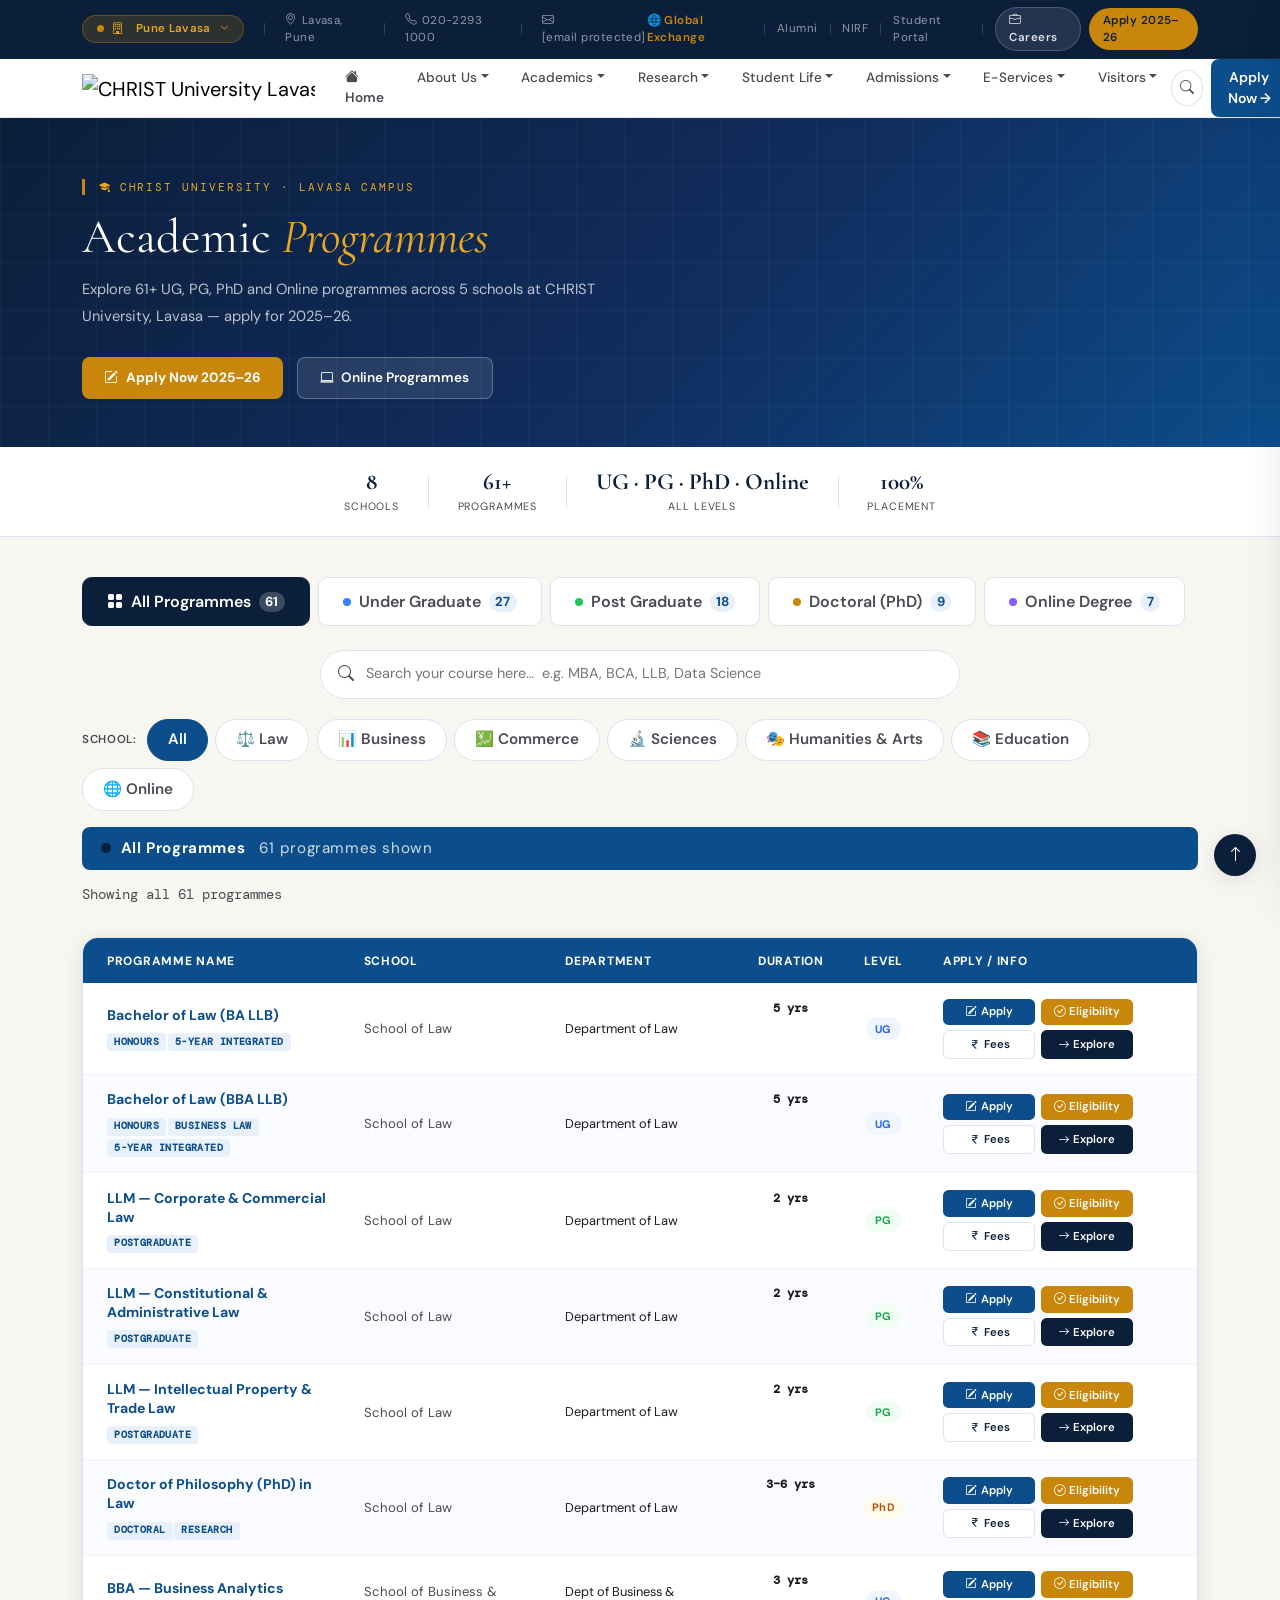
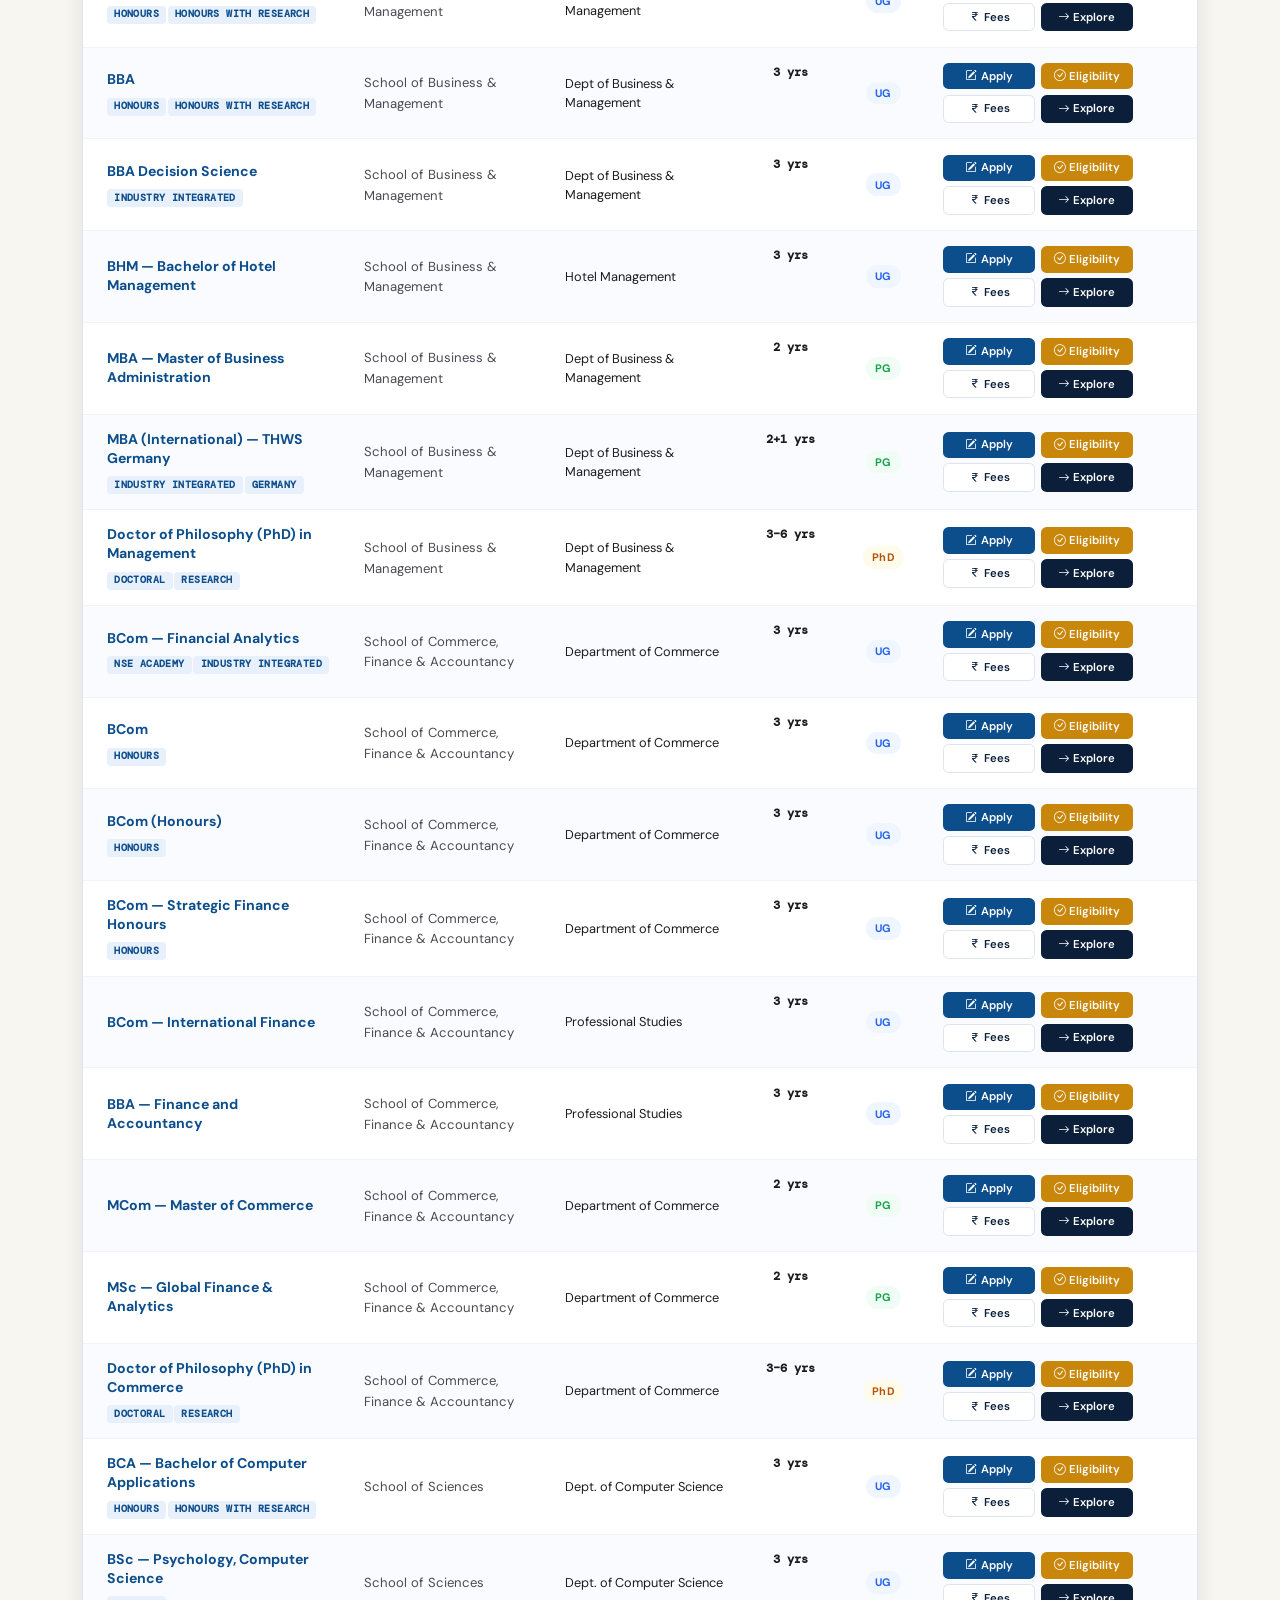
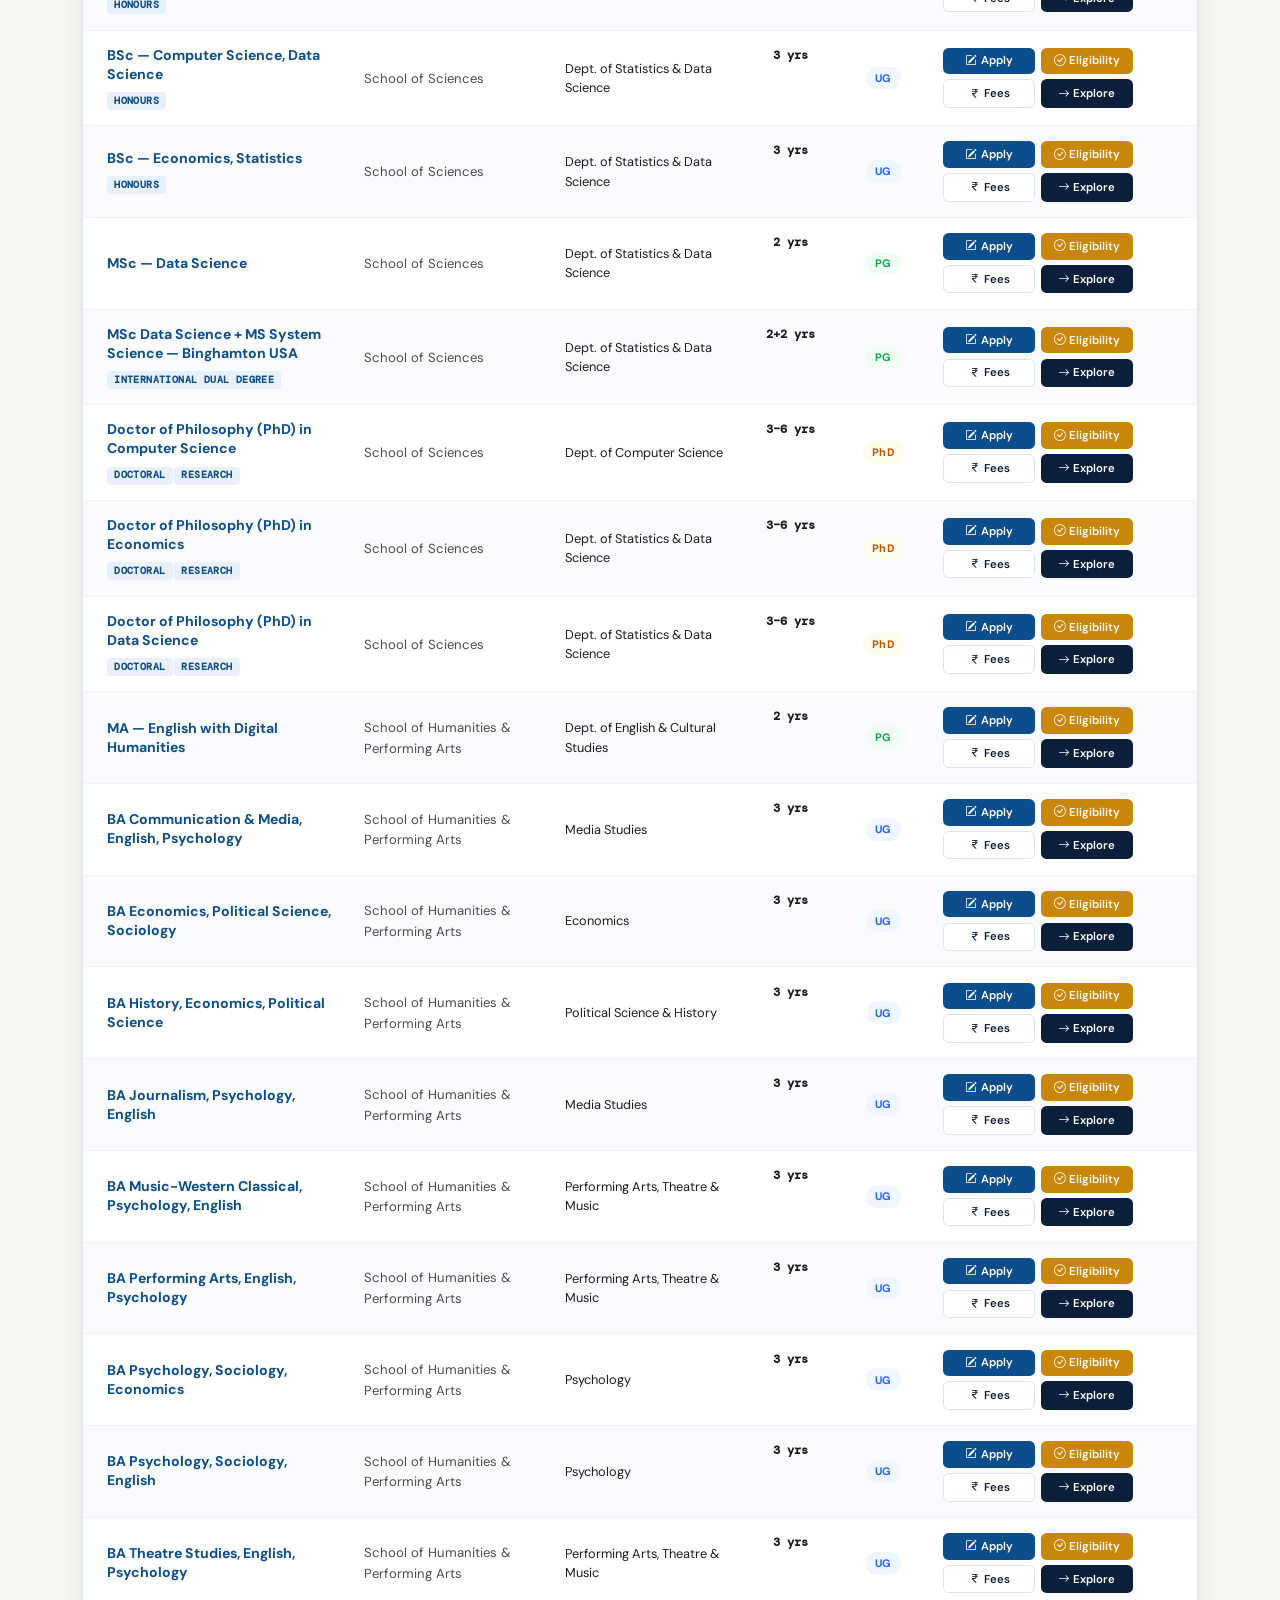
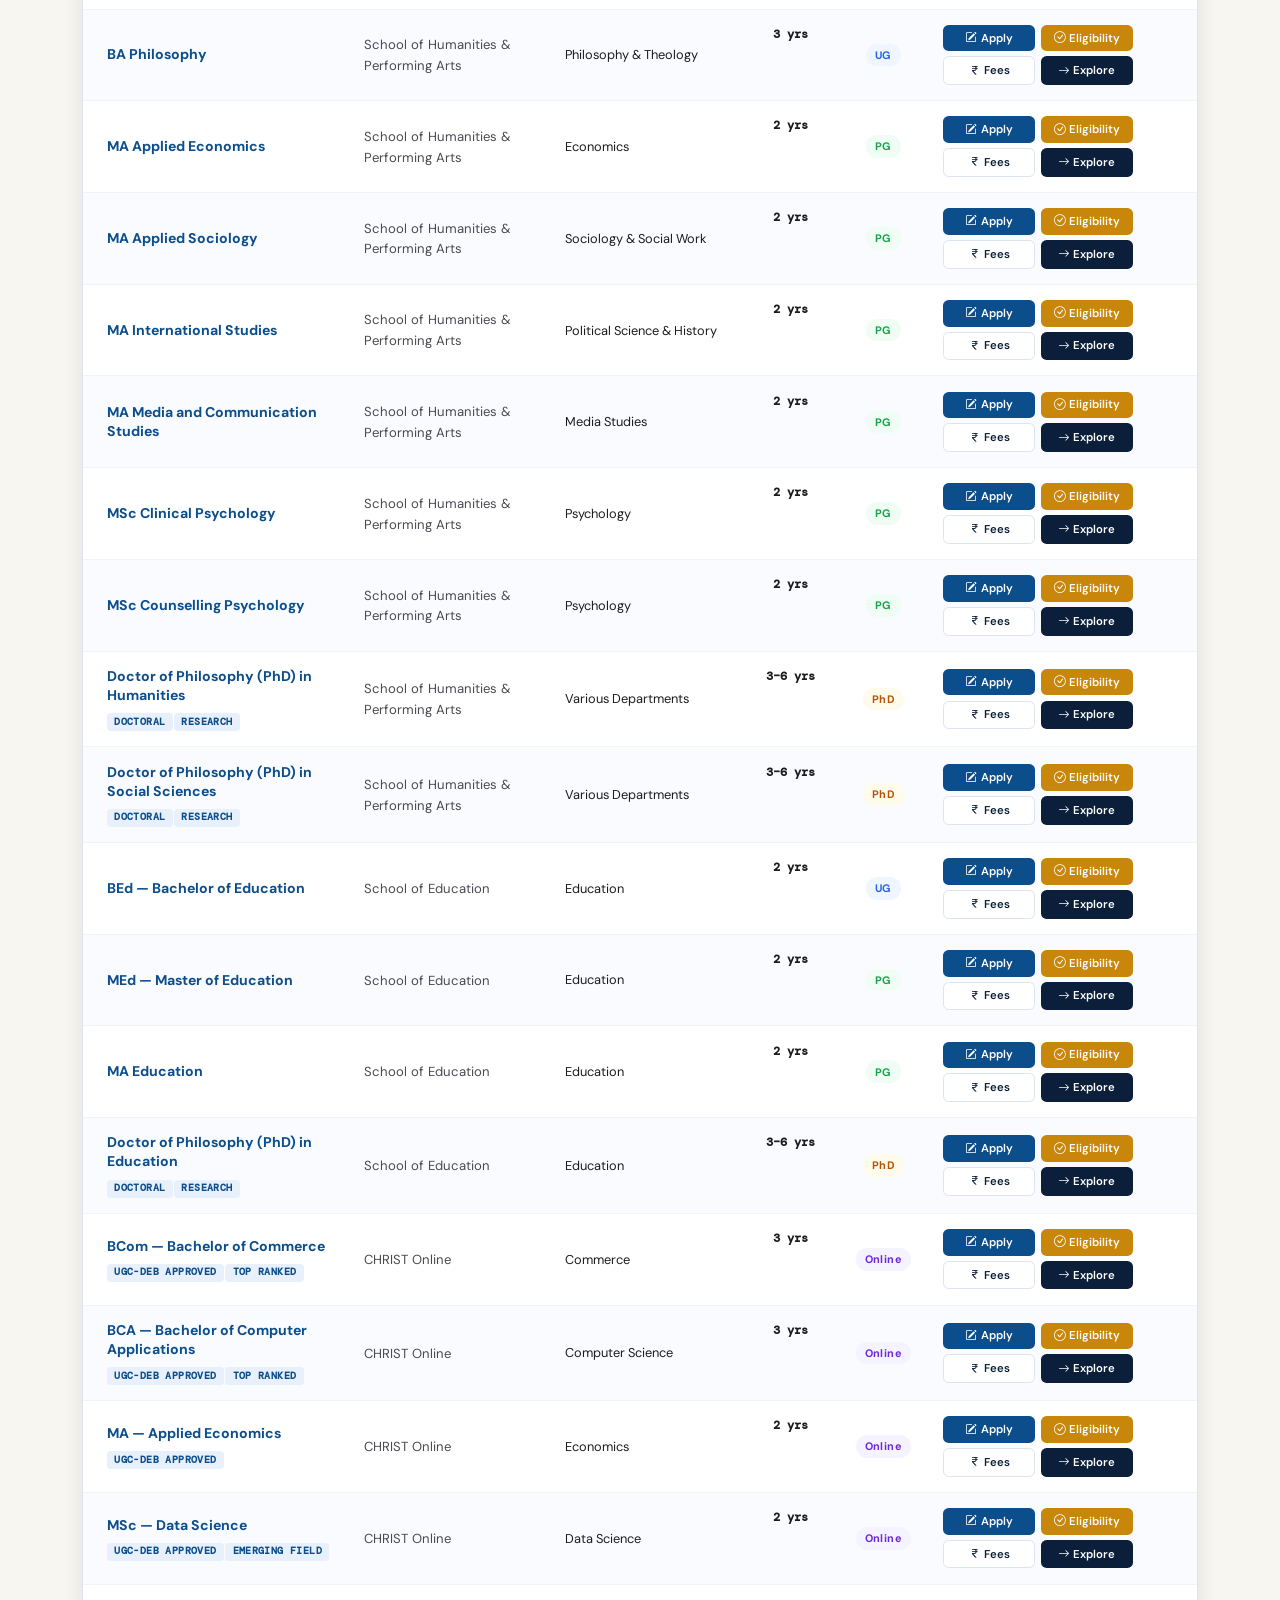
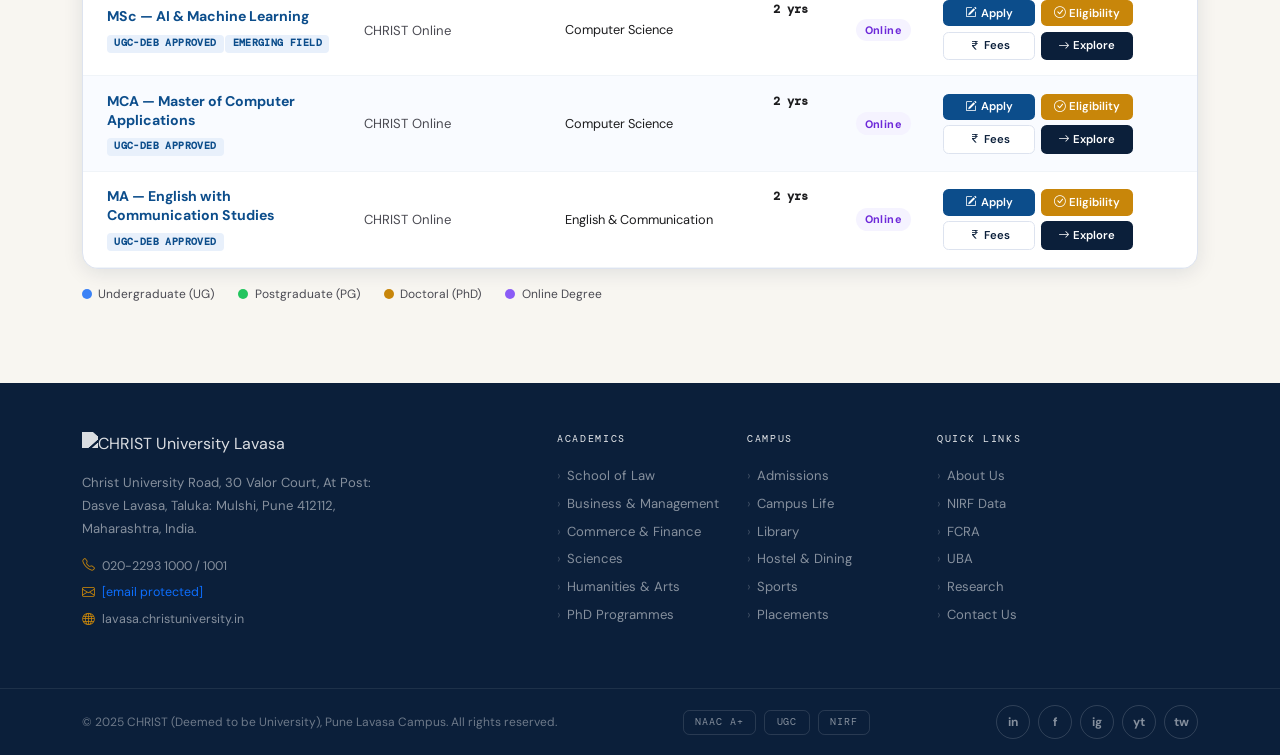
==== academics.html @ 38840d78 "Add files via upload" ====
<!DOCTYPE html>
<html lang="en">
<head>
<meta charset="UTF-8">
<meta name="viewport" content="width=device-width, initial-scale=1.0">
<title>Academic Programmes | CHRIST University Lavasa | UG, PG, PhD &amp; Online 2025&#8211;26</title>
<link href="https://cdn.jsdelivr.net/npm/bootstrap@5.3.3/dist/css/bootstrap.min.css" rel="stylesheet">
<link href="https://cdn.jsdelivr.net/npm/bootstrap-icons@1.11.3/font/bootstrap-icons.min.css" rel="stylesheet">
<link href="https://fonts.googleapis.com/css2?family=Cormorant+Garamond:ital,wght@0,300;0,400;0,600;0,700;1,300;1,400&family=DM+Sans:opsz,wght@9..40,300;9..40,400;9..40,500;9..40,600&family=DM+Mono:wght@400;500&display=swap" rel="stylesheet">
<style>
:root{--cu-navy:#0B1F3A;--cu-blue:#0C4D8B;--cu-blue-lt:#1A6BC4;--cu-blue-pale:#E8F0FB;--cu-gold:#C8860A;--cu-gold-lt:#E9A820;--cu-gold-pale:#FDF3E0;--cu-cream:#F8F6F1;--cu-text:#1C1C1E;--cu-text-2:#4A5568;--cu-text-3:#9CA3AF;--cu-border:#E5E9F0;--shadow-sm:0 2px 12px rgba(11,31,58,.07);--shadow:0 6px 32px rgba(11,31,58,.10);--shadow-lg:0 20px 60px rgba(11,31,58,.14);}
html{scroll-behavior:smooth;}
body{font-family:'DM Sans',sans-serif;color:var(--cu-text);-webkit-font-smoothing:antialiased;}html{overflow-x:hidden;}
h1,h2,h3,h4,h5,h6{font-family:'Cormorant Garamond',serif;}
a{text-decoration:none;}
.font-serif{font-family:'Cormorant Garamond',serif;}
.font-mono{font-family:'DM Mono',monospace;}
.text-gold{color:var(--cu-gold)!important;}
.text-gold-lt{color:var(--cu-gold-lt)!important;}
.text-navy{color:var(--cu-navy)!important;}
.bg-navy{background-color:var(--cu-navy)!important;}
.bg-blue{background-color:var(--cu-blue)!important;}
.bg-cream{background-color:var(--cu-cream)!important;}
.bg-blue-pale{background-color:var(--cu-blue-pale)!important;}
.bg-gold-pale{background-color:var(--cu-gold-pale)!important;}
.section-label{display:inline-flex;align-items:center;font-family:'DM Mono',monospace;font-size:.68rem;letter-spacing:.18em;text-transform:uppercase;color:var(--cu-gold);margin-bottom:.9rem;padding-left:.85rem;border-left:3px solid var(--cu-gold);}
.section-title{font-size:clamp(1.9rem,3vw,2.8rem);font-weight:400;color:var(--cu-navy);line-height:1.15;letter-spacing:-.01em;}
.section-title em{font-style:italic;color:var(--cu-blue);}
.section-sub{font-size:.97rem;color:var(--cu-text-2);line-height:1.75;max-width:520px;}
.btn-cu-gold{background:var(--cu-gold);color:var(--cu-navy);font-weight:600;border:none;transition:all .22s;}
.btn-cu-gold:hover{background:var(--cu-gold-lt);color:var(--cu-navy);transform:translateY(-2px);box-shadow:0 8px 24px rgba(200,134,10,.35);}
.btn-cu-blue{background:var(--cu-blue);color:#fff;font-weight:600;border:none;transition:all .22s;}
.btn-cu-blue:hover{background:var(--cu-navy);color:#fff;transform:translateY(-2px);}
.btn-cu-ghost{border:1.5px solid rgba(255,255,255,.28);color:rgba(255,255,255,.88);background:transparent;transition:all .22s;}
.btn-cu-ghost:hover{border-color:rgba(255,255,255,.7);color:#fff;background:transparent;}
.btn-cu-white{background:#fff;color:var(--cu-navy);font-weight:600;border:none;transition:all .22s;}
.btn-cu-white:hover{background:var(--cu-gold-lt);color:var(--cu-navy);}
.btn-cu-outline{border:1.5px solid var(--cu-border);color:var(--cu-text);background:transparent;transition:all .22s;}
.btn-cu-outline:hover{border-color:var(--cu-blue);color:var(--cu-blue);}
.reveal{opacity:1;transform:none;}
.reveal.visible{opacity:1;transform:none;}

/* TOP BAR */
#topbar{background:var(--cu-navy);padding:.45rem 0;border-bottom:1px solid rgba(255,255,255,.05);}
#topbar a{font-size:.72rem;color:rgba(255,255,255,.55);letter-spacing:.04em;transition:color .2s;}
#topbar a:hover{color:var(--cu-gold-lt);}
#topbar .apply-pill{background:var(--cu-gold);color:var(--cu-navy)!important;font-weight:600;padding:.22rem .85rem;border-radius:2rem;}
#topbar .apply-pill:hover{background:var(--cu-gold-lt)!important;}
#topbar .careers-pill{background:rgba(255,255,255,.1);color:rgba(255,255,255,.85)!important;
  font-weight:600;padding:.22rem .85rem;border-radius:2rem;border:1px solid rgba(255,255,255,.18);
  transition:all .2s!important;}
#topbar .careers-pill:hover{background:rgba(255,255,255,.18)!important;color:#fff!important;
  border-color:rgba(255,255,255,.35)!important;}
/* CAMPUS SWITCHER */
.campus-switcher{position:relative;}
.campus-current-btn{display:flex;align-items:center;gap:.5rem;
  background:rgba(200,134,10,.18);border:1px solid rgba(200,134,10,.35);
  color:var(--cu-gold-lt)!important;font-weight:600!important;font-size:.72rem!important;
  padding:.28rem .85rem!important;border-radius:2rem;cursor:pointer;
  transition:all .22s;white-space:nowrap;letter-spacing:.03em;}
.campus-current-btn:hover{background:rgba(200,134,10,.28)!important;border-color:var(--cu-gold)!important;
  color:#fff!important;}
.campus-current-btn .cc-dot{width:7px;height:7px;border-radius:50%;
  background:var(--cu-gold);flex-shrink:0;animation:ccPulse 2s infinite;}
@keyframes ccPulse{0%,100%{opacity:1;transform:scale(1);}50%{opacity:.5;transform:scale(.8);}}
.campus-current-btn .cc-chevron{font-size:.55rem;transition:transform .22s;margin-left:.1rem;}
.campus-switcher.open .cc-chevron{transform:rotate(180deg);}
/* Dropdown panel */
.campus-drop{position:absolute;top:calc(100% + .75rem);left:0;right:auto;
  background:#fff;border-radius:1rem;border:1px solid rgba(11,31,58,.1);
  box-shadow:0 20px 60px rgba(11,31,58,.18);z-index:1050;
  width:700px;max-width:calc(100vw - 2rem);opacity:0;transform:translateY(-8px);
  pointer-events:none;transition:opacity .25s,transform .25s;}
.campus-switcher.open .campus-drop{opacity:1;transform:translateY(0);pointer-events:all;}
.campus-drop-head{padding:1rem 1.4rem .75rem;border-bottom:1px solid rgba(11,31,58,.07);
  display:flex;align-items:center;justify-content:space-between;}
.campus-drop-title{font-family:'Cormorant Garamond',serif;font-size:1rem;font-weight:600;
  color:var(--cu-navy);}
.campus-drop-subtitle{font-size:.65rem;color:var(--cu-text-3);font-family:'DM Mono',monospace;
  letter-spacing:.1em;text-transform:uppercase;}
.campus-drop-close{width:26px;height:26px;border-radius:50%;border:1px solid var(--cu-border);
  background:transparent;display:flex;align-items:center;justify-content:center;
  cursor:pointer;color:var(--cu-text-3);font-size:.7rem;transition:all .18s;}
.campus-drop-close:hover{background:var(--cu-navy);border-color:var(--cu-navy);color:#fff;}
/* Campus grid */
.campus-grid{display:grid;grid-template-columns:repeat(3,1fr);gap:.6rem;padding:1rem 1.1rem 1.1rem;}
.campus-item{display:flex;align-items:center;gap:.7rem;padding:.75rem .9rem;
  border-radius:.75rem;border:1.5px solid var(--cu-border);cursor:pointer;
  transition:all .22s;text-decoration:none;position:relative;overflow:hidden;}
.campus-item::before{content:'';position:absolute;inset:0;opacity:0;transition:opacity .22s;
  background:linear-gradient(135deg,rgba(12,77,139,.06),rgba(200,134,10,.04));}
.campus-item:hover{border-color:var(--cu-blue);box-shadow:0 4px 18px rgba(12,77,139,.1);
  transform:translateY(-2px);}
.campus-item:hover::before{opacity:1;}
.campus-item.current{border-color:var(--cu-gold);background:rgba(200,134,10,.05);}
.campus-item.current::after{content:'You are here';position:absolute;top:.35rem;right:.5rem;
  font-size:.5rem;font-family:'DM Mono',monospace;letter-spacing:.1em;text-transform:uppercase;
  color:var(--cu-gold);font-weight:600;}
/* Campus icon */
.ci-icon{width:36px;height:36px;border-radius:.55rem;display:flex;align-items:center;
  justify-content:center;font-size:1.1rem;flex-shrink:0;background:rgba(12,77,139,.08);}
.campus-item.current .ci-icon{background:rgba(200,134,10,.12);}
.campus-item:hover .ci-icon{background:rgba(12,77,139,.14);}
/* Campus text */
.ci-city{font-family:'DM Mono',monospace;font-size:.58rem;color:var(--cu-text-3);
  letter-spacing:.1em;text-transform:uppercase;margin-bottom:.15rem;}
.ci-name{font-size:.8rem;font-weight:600;color:var(--cu-navy);line-height:1.2;}
.ci-tag{font-size:.6rem;color:var(--cu-text-3);margin-top:.1rem;}
/* Footer note */
.campus-drop-footer{padding:.6rem 1.4rem;border-top:1px solid rgba(11,31,58,.06);
  display:flex;align-items:center;justify-content:space-between;
  background:rgba(11,31,58,.02);border-radius:0 0 1rem 1rem;}
.campus-drop-footer span{font-size:.65rem;color:var(--cu-text-3);}
.campus-drop-footer a{font-size:.65rem;color:var(--cu-blue);font-weight:600;text-decoration:none;}
.campus-drop-footer a:hover{color:var(--cu-navy);}

.topbar-sep{width:1px;height:12px;background:rgba(255,255,255,.15);display:inline-block;margin:0 .25rem;vertical-align:middle;}

/* NAVBAR */
#mainNav{background:#fff!important;border-bottom:1px solid var(--cu-border);box-shadow:var(--shadow-sm);padding:0;}
#mainNav .navbar-brand img{height:52px;width:auto;}
#mainNav .nav-link{font-size:.85rem;color:var(--cu-text-2)!important;font-weight:500;padding:.5rem .9rem!important;border-radius:.5rem;transition:all .2s;}
#mainNav .nav-link:hover{color:var(--cu-blue)!important;background:var(--cu-blue-pale);}
.mega-dropdown .dropdown-menu{min-width:480px;border:1px solid var(--cu-border);border-radius:1rem;box-shadow:var(--shadow-lg);padding:1.5rem;margin-top:.5rem;}
.dd-item{display:flex;align-items:flex-start;gap:.75rem;padding:.75rem;border-radius:.6rem;transition:background .18s;cursor:pointer;}
.dd-item:hover{background:var(--cu-blue-pale);}
.dd-icon{width:36px;height:36px;border-radius:.5rem;background:var(--cu-blue-pale);display:flex;align-items:center;justify-content:center;font-size:1rem;flex-shrink:0;}
.dd-item:hover .dd-icon{background:var(--cu-blue);}
.dd-text h6{font-size:.83rem;font-weight:600;color:var(--cu-navy);margin-bottom:.2rem;font-family:'DM Sans',sans-serif;}
.dd-text small{font-size:.73rem;color:var(--cu-text-3);line-height:1.45;}

/* HERO CAROUSEL */
#heroCarousel{height:calc(100vh - 100px);min-height:560px;max-height:820px;}
.hero-slide{height:calc(100vh - 100px);min-height:560px;max-height:820px;position:relative;display:flex;align-items:center;}
.slide-bg{position:absolute;inset:0;background-size:cover;background-position:center;transform:scale(1.06);transition:transform 8s ease;}
.carousel-item.active .slide-bg{transform:scale(1);}
.slide-overlay{position:absolute;inset:0;background:linear-gradient(100deg,rgba(7,15,30,.82) 0%,rgba(7,15,30,.45) 55%,rgba(7,15,30,.18) 100%);}
.slide-overlay::after{content:'';position:absolute;bottom:0;left:0;right:0;height:38%;background:linear-gradient(to top,rgba(7,15,30,.88),transparent);}
.sb1{background:linear-gradient(140deg,#071526 0%,#0B2A50 40%,#0D4A8B 70%,#1060AD 100%);}
.sb2{background:linear-gradient(140deg,#0A2010 0%,#0D3A18 40%,#155C28 70%,#1A6B30 100%);}
.sb3{background:linear-gradient(140deg,#1A0B00 0%,#3D1A00 40%,#7A3A05 70%,#C8700A 100%);}
.sb4{background:linear-gradient(140deg,#0B0B20 0%,#1A1A3A 40%,#2A2060 70%,#3A2880 100%);}
.sb5{background:linear-gradient(140deg,#0A1A10 0%,#102A18 40%,#1A4228 70%,#245C38 100%);}
.sb1::before,.sb2::before,.sb3::before,.sb4::before,.sb5::before{content:'';position:absolute;inset:0;opacity:.035;background-image:linear-gradient(rgba(255,255,255,1) 1px,transparent 1px),linear-gradient(90deg,rgba(255,255,255,1) 1px,transparent 1px);background-size:64px 64px;}
.sb-icon{position:absolute;inset:0;display:flex;align-items:center;justify-content:center;font-size:8rem;opacity:.06;pointer-events:none;}
.slide-tag{opacity:0;transform:translateY(18px);transition:opacity .55s .2s,transform .55s .2s;}
.slide-h1{opacity:0;transform:translateY(24px);transition:opacity .65s .38s,transform .65s .38s;font-size:clamp(2.8rem,5.5vw,5.2rem);font-weight:300;line-height:1.05;}
.slide-h1 em{font-style:italic;color:var(--cu-gold-lt);}
.slide-p{opacity:0;transform:translateY(18px);transition:opacity .6s .55s,transform .6s .55s;font-size:1.02rem;color:rgba(255,255,255,.62);line-height:1.72;font-weight:300;max-width:460px;}
.slide-btns{opacity:0;transform:translateY(14px);transition:opacity .55s .7s,transform .55s .7s;}
.carousel-item.active .slide-tag,.carousel-item.active .slide-h1,.carousel-item.active .slide-p,.carousel-item.active .slide-btns{opacity:1;transform:translateY(0);}
.slide-eyebrow-line{width:24px;height:2px;background:var(--cu-gold);display:inline-block;vertical-align:middle;margin-right:.6rem;}
.slide-tag-text{font-family:'DM Mono',monospace;font-size:.68rem;letter-spacing:.2em;text-transform:uppercase;color:var(--cu-gold-lt);}
.carousel-control-prev,.carousel-control-next{width:52px;height:52px;top:50%;transform:translateY(-50%);background:rgba(255,255,255,.08);border:1px solid rgba(255,255,255,.18);border-radius:50%;opacity:1;backdrop-filter:blur(8px);transition:all .25s;}
.carousel-control-prev{left:2%;}
.carousel-control-next{right:2%;}
.carousel-control-prev:hover,.carousel-control-next:hover{background:var(--cu-gold);border-color:var(--cu-gold);}
.carousel-control-prev-icon,.carousel-control-next-icon{width:18px;height:18px;}
.carousel-indicators{bottom:4.5rem;}
.carousel-indicators [data-bs-target]{width:7px;height:7px;border-radius:50%;background:rgba(255,255,255,.35);border:none;margin:0 4px;transition:all .3s;}
.carousel-indicators .active{background:var(--cu-gold);width:26px;border-radius:3.5px;}
.hero-progress{position:absolute;bottom:0;left:0;right:0;height:3px;background:rgba(255,255,255,.08);z-index:20;}
.hero-progress-fill{height:100%;background:linear-gradient(90deg,var(--cu-gold),var(--cu-gold-lt));width:0;transition:width linear;}
.hero-live-badge{position:absolute;top:1.5rem;right:3%;z-index:20;background:rgba(11,31,58,.88);border:1px solid rgba(255,255,255,.1);backdrop-filter:blur(12px);border-radius:.6rem;padding:.7rem 1rem;opacity:0;transform:translateX(12px);transition:opacity .5s 1s,transform .5s 1s;}
.hero-live-badge.show{opacity:1;transform:translateX(0);}
.live-dot{width:7px;height:7px;background:#22c55e;border-radius:50%;animation:lpulse 1.8s infinite;flex-shrink:0;margin-top:3px;}
@keyframes lpulse{0%,100%{box-shadow:0 0 0 2px rgba(34,197,94,.3)}50%{box-shadow:0 0 0 6px rgba(34,197,94,.06)}}
.hero-thumbs{position:absolute;right:2%;top:50%;transform:translateY(-50%);z-index:20;display:flex;flex-direction:column;gap:.5rem;}
.hero-thumb{width:60px;height:40px;border-radius:6px;overflow:hidden;cursor:pointer;border:2px solid transparent;opacity:.45;transition:all .25s;}
.hero-thumb.active{border-color:var(--cu-gold);opacity:1;}
.hero-thumb:hover{opacity:.8;}
.hero-thumb-inner{width:100%;height:100%;display:flex;align-items:center;justify-content:center;font-size:1.3rem;}
.hero-counter{position:absolute;bottom:1.8rem;right:3%;z-index:20;display:flex;align-items:baseline;gap:.35rem;}
.hero-counter .cur{font-family:'Cormorant Garamond',serif;font-size:1.9rem;font-weight:600;color:#fff;line-height:1;}
.hero-counter .sep{color:rgba(255,255,255,.3);font-size:.85rem;}
.hero-counter .tot{font-size:.85rem;color:rgba(255,255,255,.4);}
.hero-stats-strip{background:rgba(11,31,58,.72);backdrop-filter:blur(16px);border-top:1px solid rgba(255,255,255,.08);position:absolute;bottom:0;left:0;right:0;z-index:10;}
.h-stat{padding:1rem 1.5rem;border-right:1px solid rgba(255,255,255,.08);}
.h-stat:last-child{border-right:none;}
.h-stat-num{font-family:'Cormorant Garamond',serif;font-size:2rem;font-weight:600;color:var(--cu-gold-lt);line-height:1;}
.h-stat-lbl strong{display:block;font-size:.82rem;color:rgba(255,255,255,.85);font-weight:500;}
.h-stat-lbl span{font-size:.75rem;color:rgba(255,255,255,.5);}

/* TICKER */
.ticker-bar{background:var(--cu-gold-pale);border-bottom:1px solid rgba(200,134,10,.2);padding:.6rem 0;}
.ticker-label{background:var(--cu-gold);color:var(--cu-navy);font-size:.65rem;font-weight:700;letter-spacing:.14em;text-transform:uppercase;padding:.22rem .75rem;border-radius:2rem;font-family:'DM Mono',monospace;white-space:nowrap;}
.ticker-scroll{overflow:hidden;flex:1;}
.ticker-inner{display:flex;gap:3rem;animation:tickerAnim 32s linear infinite;white-space:nowrap;}
@keyframes tickerAnim{from{transform:translateX(0)}to{transform:translateX(-50%)}}
.t-item{font-size:.8rem;color:var(--cu-text-2);flex-shrink:0;display:flex;align-items:center;gap:.5rem;}
.t-item::before{content:'›';color:var(--cu-gold);font-size:1rem;}

/* MARQUEE */
.marquee-bar{background:var(--cu-blue);padding:.8rem 0;overflow:hidden;}
.marquee-track{display:flex;gap:2.5rem;animation:marqueeAnim 40s linear infinite;white-space:nowrap;}
@keyframes marqueeAnim{from{transform:translateX(0)}to{transform:translateX(-50%)}}
.m-item{font-size:.75rem;font-weight:500;letter-spacing:.12em;text-transform:uppercase;color:rgba(255,255,255,.8);flex-shrink:0;display:flex;align-items:center;gap:1rem;}
.m-sep{width:4px;height:4px;background:rgba(255,255,255,.3);border-radius:50%;}

/* PROGRAMMES */
.school-tab-btn{padding:.52rem 1.2rem;border-radius:2rem;font-size:.82rem;font-weight:500;border:1.5px solid var(--cu-border);color:var(--cu-text-2);cursor:pointer;transition:all .22s;background:transparent;white-space:nowrap;}
.school-tab-btn:hover{border-color:var(--cu-blue);color:var(--cu-blue);}
.school-tab-btn.active{background:var(--cu-navy);border-color:var(--cu-navy);color:#fff;}
/* COURSE SEARCH */
.course-search-wrap{position:relative;max-width:680px;margin:0 auto 2.5rem;}
.course-search-box{display:flex;align-items:center;background:#fff;border:2px solid var(--cu-border);
  border-radius:1rem;padding:.6rem .6rem .6rem 1.2rem;transition:all .3s;
  box-shadow:0 4px 20px rgba(11,31,58,.07);}
.course-search-box:focus-within{border-color:var(--cu-blue);box-shadow:0 4px 28px rgba(12,77,139,.15);}
.course-search-box i{color:var(--cu-text-3);font-size:1.1rem;margin-right:.75rem;flex-shrink:0;transition:color .2s;}
.course-search-box:focus-within i{color:var(--cu-blue);}
.course-search-input{flex:1;border:none;outline:none;font-size:.95rem;color:var(--cu-text);
  background:transparent;font-family:'DM Sans',sans-serif;}
.course-search-input::placeholder{color:var(--cu-text-3);}
.course-search-btn{background:var(--cu-blue);color:#fff;border:none;border-radius:.65rem;
  padding:.65rem 1.4rem;font-size:.82rem;font-weight:600;cursor:pointer;
  transition:all .2s;white-space:nowrap;flex-shrink:0;}
.course-search-btn:hover{background:var(--cu-navy);}
.course-search-clear{width:30px;height:30px;border:none;background:var(--cu-cream);
  border-radius:50%;display:none;align-items:center;justify-content:center;
  cursor:pointer;color:var(--cu-text-3);font-size:.8rem;margin-right:.4rem;transition:all .2s;}
.course-search-clear:hover{background:var(--cu-border);color:var(--cu-navy);}
.course-search-clear.show{display:flex;}
/* Dropdown results */
.course-results-drop{position:absolute;top:calc(100% + .6rem);left:0;right:0;
  background:#fff;border:1.5px solid var(--cu-border);border-radius:1rem;
  box-shadow:0 16px 50px rgba(11,31,58,.13);z-index:200;
  max-height:420px;overflow-y:auto;display:none;}
.course-results-drop.open{display:block;}
.course-results-drop::-webkit-scrollbar{width:5px;}
.course-results-drop::-webkit-scrollbar-thumb{background:var(--cu-border);border-radius:3px;}
/* Result item */
.cr-item{display:flex;align-items:flex-start;gap:.9rem;padding:1rem 1.25rem;
  border-bottom:1px solid var(--cu-border);cursor:pointer;transition:background .18s;}
.cr-item:last-child{border-bottom:none;}
.cr-item:hover{background:var(--cu-blue-pale);}
.cr-item:hover .cr-i-name{color:var(--cu-blue);}
.cr-i-icon{width:38px;height:38px;border-radius:.6rem;display:flex;align-items:center;
  justify-content:center;font-size:1.1rem;flex-shrink:0;margin-top:.1rem;}
.cr-i-body{flex:1;}
.cr-i-name{font-size:.88rem;font-weight:600;color:var(--cu-navy);line-height:1.3;
  margin-bottom:.3rem;transition:color .18s;}
.cr-i-breadcrumb{display:flex;align-items:center;gap:.35rem;flex-wrap:wrap;}
.cr-i-school{font-size:.68rem;font-weight:500;padding:.15rem .6rem;border-radius:2rem;}
.cr-i-dept{font-size:.68rem;color:var(--cu-text-3);font-family:'DM Mono',monospace;}
.cr-i-level{font-size:.65rem;font-weight:600;padding:.13rem .55rem;border-radius:2rem;
  font-family:'DM Mono',monospace;letter-spacing:.06em;}
.lv-ug  {background:#EFF6FF;color:#1D4ED8;}
.lv-pg  {background:#F0FDF4;color:#166534;}
.lv-phd {background:#FDF3E0;color:#92400E;}
.cr-i-tags{display:flex;gap:.3rem;margin-top:.35rem;flex-wrap:wrap;}
.cr-i-tag{font-size:.6rem;background:rgba(200,134,10,.1);color:var(--cu-gold);
  padding:.1rem .45rem;border-radius:2rem;font-family:'DM Mono',monospace;}
/* school colour pills */
.sc-law    {background:rgba(12,77,139,.1); color:var(--cu-blue);}
.sc-mgmt   {background:rgba(22,101,52,.1); color:#166534;}
.sc-comm   {background:rgba(146,64,14,.1); color:#92400E;}
.sc-human  {background:rgba(76,29,149,.1); color:#4C1D95;}
.sc-sci    {background:rgba(12,77,139,.1); color:var(--cu-blue);}
/* No results */
.cr-no-result{padding:2rem;text-align:center;color:var(--cu-text-3);}
.cr-no-result i{font-size:2rem;display:block;margin-bottom:.5rem;opacity:.35;}
/* Result count badge */
.cr-count{font-family:'DM Mono',monospace;font-size:.68rem;color:var(--cu-text-3);
  padding:.35rem 1.25rem;border-bottom:1px solid var(--cu-border);background:var(--cu-cream);}
/* Search hint chips */
.search-hints{display:flex;gap:.5rem;flex-wrap:wrap;justify-content:center;margin-top:.85rem;}
.sh-chip{font-size:.72rem;padding:.28rem .85rem;border-radius:2rem;border:1px solid var(--cu-border);
  color:var(--cu-text-2);cursor:pointer;transition:all .2s;background:#fff;}
.sh-chip:hover{border-color:var(--cu-blue);color:var(--cu-blue);background:var(--cu-blue-pale);}
.sh-chip i{font-size:.65rem;margin-right:.2rem;}
.lvl-btn{padding:.4rem 1rem;border-radius:2rem;font-size:.78rem;border:1.5px solid var(--cu-border);color:var(--cu-text-2);cursor:pointer;transition:all .2s;background:transparent;}
.lvl-btn.active,.lvl-btn:hover{background:var(--cu-blue);border-color:var(--cu-blue);color:#fff;}
.school-panel{display:none;}
.school-panel.active{display:block;}
.school-card{border:1px solid var(--cu-border);border-radius:1.25rem;overflow:hidden;box-shadow:var(--shadow-sm);}
.school-header{display:flex;align-items:center;gap:1.5rem;padding:2rem 2.5rem;}
.school-icon-wrap{width:56px;height:56px;border-radius:16px;background:rgba(255,255,255,.12);display:flex;align-items:center;justify-content:center;font-size:1.6rem;flex-shrink:0;}
.school-hd-title{font-family:'Cormorant Garamond',serif;font-size:1.5rem;font-weight:600;color:#fff;line-height:1.2;margin-bottom:.25rem;}
.school-hd-sub{font-size:.78rem;color:rgba(255,255,255,.6);}
.school-prog-count .num{font-family:'Cormorant Garamond',serif;font-size:2rem;font-weight:600;color:var(--cu-gold-lt);line-height:1;}
.school-prog-count .lbl{font-size:.65rem;letter-spacing:.1em;text-transform:uppercase;color:rgba(255,255,255,.45);font-family:'DM Mono',monospace;}
.dept-header{display:flex;align-items:center;justify-content:space-between;padding:1rem 2.5rem;background:var(--cu-cream);border-bottom:1px solid var(--cu-border);border-top:1px solid var(--cu-border);}
.dept-name-label{font-family:'DM Mono',monospace;font-size:.68rem;letter-spacing:.15em;text-transform:uppercase;color:var(--cu-blue);font-weight:500;}
.dept-level-badge{font-size:.65rem;background:var(--cu-blue-pale);color:var(--cu-blue);padding:.18rem .65rem;border-radius:2rem;}
.level-group{padding:1.5rem 2.5rem;border-bottom:1px solid var(--cu-border);}
.level-group:last-of-type{border-bottom:none;}
.level-label{display:inline-flex;align-items:center;font-family:'DM Mono',monospace;font-size:.62rem;letter-spacing:.18em;text-transform:uppercase;font-weight:600;padding:.28rem .85rem;border-radius:2rem;margin-bottom:1.1rem;}
.ll-ug{background:#EFF6FF;color:#1D4ED8;}
.ll-pg{background:#F0FDF4;color:#166534;}
.ll-phd{background:var(--cu-gold-pale);color:#92400E;}
.course-row{display:flex;align-items:flex-start;gap:.85rem;padding:.85rem 1rem;border-radius:.6rem;border:1px solid transparent;transition:all .2s;cursor:pointer;}
.course-row:hover{background:var(--cu-blue-pale);border-color:rgba(12,77,139,.15);}
.cr-dot{width:8px;height:8px;border-radius:50%;flex-shrink:0;margin-top:5px;}
.cr-ug{background:#3B82F6;}
.cr-pg{background:#22C55E;}
.cr-phd{background:var(--cu-gold);}
.cr-name{font-size:.88rem;font-weight:500;color:var(--cu-navy);line-height:1.4;}
.cr-tag{display:inline-block;font-size:.62rem;background:rgba(200,134,10,.12);color:var(--cu-gold);padding:.1rem .5rem;border-radius:2rem;margin-left:.4rem;vertical-align:middle;font-family:'DM Mono',monospace;letter-spacing:.08em;}
.cr-arrow{font-size:.75rem;color:var(--cu-text-3);margin-top:3px;transition:transform .2s;flex-shrink:0;}
.course-row:hover .cr-arrow{transform:translateX(3px);color:var(--cu-blue);}
.school-apply-strip{padding:1.5rem 2.5rem;border-top:1px solid var(--cu-border);}

/* WHY LAVASA */
.why-feat{display:flex;gap:1.1rem;align-items:flex-start;padding:1.2rem;border-radius:.75rem;background:#fff;border:1px solid var(--cu-border);transition:all .25s;}
.why-feat:hover{border-color:rgba(12,77,139,.2);box-shadow:var(--shadow-sm);transform:translateX(4px);}
.feat-icon{width:44px;height:44px;border-radius:12px;display:flex;align-items:center;justify-content:center;font-size:1.2rem;flex-shrink:0;}
.fi-blue{background:var(--cu-blue-pale);}
.fi-gold{background:var(--cu-gold-pale);}
.feat-title{font-size:.92rem;font-weight:600;color:var(--cu-navy);margin-bottom:.25rem;font-family:'DM Sans',sans-serif;}
.feat-desc{font-size:.8rem;color:var(--cu-text-2);line-height:1.6;margin:0;}
.why-img-ph{border-radius:1.25rem;overflow:hidden;}
.why-img-ph .ph-inner{display:flex;flex-direction:column;align-items:center;justify-content:center;gap:.5rem;}
.ph-icon{font-size:3rem;opacity:.25;}
.ph-lbl{font-family:'DM Mono',monospace;font-size:.62rem;letter-spacing:.15em;text-transform:uppercase;opacity:.3;color:#fff;}
.wv-overlay{padding:1rem 1.25rem;background:linear-gradient(to top,rgba(11,31,58,.85),transparent);}
.wv-overlay h5{font-family:'Cormorant Garamond',serif;font-size:1rem;color:#fff;margin:0;}
.wv-overlay small{font-size:.72rem;color:rgba(255,255,255,.6);}

/* STATS */
.stats-band{background:var(--cu-navy);padding:5rem 0;position:relative;overflow:hidden;}
.stats-band::before{content:'';position:absolute;top:-30%;right:-10%;width:600px;height:600px;background:radial-gradient(circle,rgba(12,77,139,.3) 0%,transparent 70%);}
.stat-num{font-family:'Cormorant Garamond',serif;font-size:3.5rem;font-weight:600;color:var(--cu-gold-lt);line-height:1;}
.stat-title{font-size:.88rem;color:rgba(255,255,255,.85);font-weight:500;}
.stat-sub{font-size:.75rem;color:rgba(255,255,255,.4);}

/* BENTO */
.bento-grid{display:grid;grid-template-columns:repeat(3,1fr);grid-template-rows:280px 220px;gap:1.25rem;}
/* ════════════════════════════════════════
   CAMPUS LIFE — ICON GRID
════════════════════════════════════════ */
#campusLife {
  background: linear-gradient(160deg, #EAF3FB 0%, #F5F8FF 50%, #EDF5F8 100%);
  position: relative; overflow: hidden;
}
#campusLife::before {
  content: ''; position: absolute; inset: 0; pointer-events: none;
  background-image:
    radial-gradient(circle at 15% 20%, rgba(12,77,139,0.06) 0%, transparent 40%),
    radial-gradient(circle at 85% 80%, rgba(200,134,10,0.05) 0%, transparent 40%);
}
/* Diagonal decorative lines */
#campusLife::after {
  content: ''; position: absolute; inset: 0; pointer-events: none; opacity: 0.03;
  background-image: repeating-linear-gradient(
    -45deg, var(--cu-navy) 0px, var(--cu-navy) 1px, transparent 1px, transparent 60px
  );
}
/* Grid layout — 3 cols, last row centred */
.cl-grid {
  display: grid;
  grid-template-columns: repeat(3, 1fr);
  gap: 1.5rem;
  position: relative; z-index: 1;
}
@media (min-width: 992px) {
  .cl-grid { grid-template-columns: repeat(3, 1fr); }
  /* 9 cards = 3 perfect rows of 3 — no orphan, no centering needed */
}
@media (min-width: 1200px) {
  .cl-grid { grid-template-columns: repeat(3, 1fr); }
}
@media (max-width: 575px) {
  .cl-grid { grid-template-columns: repeat(2, 1fr); gap: 1rem; }
}
/* Card */
.cl-card {
  background: #fff;
  border: 1px solid rgba(12,77,139,0.09);
  border-radius: 1.35rem;
  padding: 2rem 1.5rem 1.5rem;
  display: flex; flex-direction: column; align-items: center; text-align: center;
  cursor: pointer; transition: all 0.32s;
  position: relative; overflow: hidden;
  box-shadow: 0 2px 16px rgba(11,31,58,0.05);
}
.cl-card::before {
  content: ''; position: absolute; inset: 0; border-radius: 1.35rem;
  opacity: 0; transition: opacity 0.32s;
}
.cl-card:hover { transform: translateY(-7px); box-shadow: 0 18px 50px rgba(11,31,58,0.13); border-color: transparent; }
/* Colour variants — bg tint on hover */
.cl-card[data-color="blue"]::before   { background: linear-gradient(145deg,rgba(12,77,139,0.06),rgba(12,77,139,0.02)); }
.cl-card[data-color="gold"]::before   { background: linear-gradient(145deg,rgba(200,134,10,0.07),rgba(200,134,10,0.02)); }
.cl-card[data-color="teal"]::before   { background: linear-gradient(145deg,rgba(8,145,178,0.07),rgba(8,145,178,0.02)); }
.cl-card[data-color="navy"]::before   { background: linear-gradient(145deg,rgba(11,31,58,0.06),rgba(11,31,58,0.02)); }
.cl-card[data-color="purple"]::before { background: linear-gradient(145deg,rgba(124,58,237,0.07),rgba(124,58,237,0.02)); }
.cl-card[data-color="green"]::before  { background: linear-gradient(145deg,rgba(22,163,74,0.07),rgba(22,163,74,0.02)); }
.cl-card[data-color="orange"]::before { background: linear-gradient(145deg,rgba(234,88,12,0.07),rgba(234,88,12,0.02)); }
.cl-card:hover::before { opacity: 1; }
/* Icon circle */
.cl-icon-wrap {
  width: 72px; height: 72px; border-radius: 50%;
  background: var(--cu-blue-pale);
  display: flex; align-items: center; justify-content: center;
  margin-bottom: 1.2rem; transition: all 0.32s; position: relative; z-index: 1;
  box-shadow: 0 4px 16px rgba(12,77,139,0.10);
}
.cl-card:hover .cl-icon-wrap { transform: scale(1.1); }
/* icon colour per variant */
.cl-card[data-color="blue"]   .cl-icon-wrap { background: rgba(12,77,139,0.10); color: var(--cu-blue); }
.cl-card[data-color="gold"]   .cl-icon-wrap { background: rgba(200,134,10,0.10); color: var(--cu-gold); }
.cl-card[data-color="teal"]   .cl-icon-wrap { background: rgba(8,145,178,0.10);  color: #0891B2; }
.cl-card[data-color="navy"]   .cl-icon-wrap { background: rgba(11,31,58,0.08);   color: var(--cu-navy); }
.cl-card[data-color="purple"] .cl-icon-wrap { background: rgba(124,58,237,0.10); color: #7C3AED; }
.cl-card[data-color="green"]  .cl-icon-wrap { background: rgba(22,163,74,0.10);  color: #16A34A; }
.cl-card[data-color="orange"] .cl-icon-wrap { background: rgba(234,88,12,0.10);  color: #EA580C; }
.cl-card:hover[data-color="blue"]   .cl-icon-wrap { background: var(--cu-blue);  color: #fff; box-shadow: 0 8px 28px rgba(12,77,139,0.35); }
.cl-card:hover[data-color="gold"]   .cl-icon-wrap { background: var(--cu-gold);  color: #fff; box-shadow: 0 8px 28px rgba(200,134,10,0.35); }
.cl-card:hover[data-color="teal"]   .cl-icon-wrap { background: #0891B2;         color: #fff; box-shadow: 0 8px 28px rgba(8,145,178,0.35); }
.cl-card:hover[data-color="navy"]   .cl-icon-wrap { background: var(--cu-navy);  color: #fff; box-shadow: 0 8px 28px rgba(11,31,58,0.35); }
.cl-card:hover[data-color="purple"] .cl-icon-wrap { background: #7C3AED;         color: #fff; box-shadow: 0 8px 28px rgba(124,58,237,0.35); }
.cl-card:hover[data-color="green"]  .cl-icon-wrap { background: #16A34A;         color: #fff; box-shadow: 0 8px 28px rgba(22,163,74,0.35); }
.cl-card:hover[data-color="orange"] .cl-icon-wrap { background: #EA580C;         color: #fff; box-shadow: 0 8px 28px rgba(234,88,12,0.35); }
.cl-icon { width: 28px; height: 28px; }
/* Label */
.cl-label {
  font-family: 'DM Sans', sans-serif; font-size: 0.95rem; font-weight: 600;
  color: var(--cu-navy); margin-bottom: 0.45rem; position: relative; z-index: 1;
  transition: color 0.25s;
}
/* Desc */
.cl-desc {
  font-size: 0.76rem; color: var(--cu-text-3); line-height: 1.55;
  position: relative; z-index: 1;
}
/* Arrow */
.cl-arrow {
  margin-top: 1.1rem; width: 30px; height: 30px; border-radius: 50%;
  border: 1.5px solid var(--cu-border); display: flex; align-items: center;
  justify-content: center; font-size: 0.75rem; color: var(--cu-text-3);
  transition: all 0.25s; position: relative; z-index: 1;
}
.cl-card:hover .cl-arrow { background: var(--cu-blue); border-color: var(--cu-blue); color: #fff; transform: translateX(3px); }


.bento-card{border-radius:1.25rem;overflow:hidden;position:relative;cursor:pointer;}
.bento-card.span-2{grid-column:span 2;grid-row:span 2;}
.bento-ph{position:absolute;inset:0;display:flex;align-items:center;justify-content:center;flex-direction:column;gap:.5rem;}
.bp1{background:linear-gradient(145deg,#0B2A50,#1460A8,#0D3B6E);}
.bp2{background:linear-gradient(145deg,#3A1A0B,#8A3F05,#C8700A);}
.bp3{background:linear-gradient(145deg,#0A1E10,#145C22,#1A7030);}
.bp4{background:linear-gradient(145deg,#1A0B3A,#3A1A6B,#5A2A90);}
.bp5{background:linear-gradient(145deg,#0B1F3A,#1A3050,#0C4D8B);}
.bento-ph-icon{font-size:3rem;opacity:.18;}
.bento-card.span-2 .bento-ph-icon{font-size:5rem;}
.bento-overlay{position:absolute;inset:0;background:linear-gradient(to top,rgba(11,31,58,.88) 0%,rgba(11,31,58,.1) 60%,transparent 100%);}
.bento-hover{position:absolute;inset:0;background:rgba(12,77,139,.15);opacity:0;transition:opacity .3s;z-index:1;}
.bento-card:hover .bento-hover{opacity:1;}
.bento-info{position:absolute;bottom:0;left:0;right:0;padding:1.5rem;z-index:2;}
.bento-info h4{font-family:'Cormorant Garamond',serif;font-size:1.1rem;color:#fff;margin-bottom:.25rem;}
.bento-card.span-2 .bento-info h4{font-size:1.9rem;}
.bento-info p{font-size:.75rem;color:rgba(255,255,255,.6);margin:0;}
.bento-tag{display:inline-block;background:var(--cu-gold);color:var(--cu-navy);font-size:.62rem;font-weight:700;letter-spacing:.1em;text-transform:uppercase;padding:.18rem .6rem;border-radius:2rem;margin-bottom:.5rem;}

/* PANORAMIC GALLERY */
#gallery{background:#0B1F3A;position:relative;overflow:hidden;}
#gallery::before{content:'';position:absolute;inset:0;pointer-events:none;
  background:radial-gradient(circle at 20% 50%,rgba(200,134,10,.06) 0%,transparent 50%),
  radial-gradient(circle at 80% 50%,rgba(12,77,139,.1) 0%,transparent 50%);}

/* ── 9-photo bento grid ── */
#galGrid{
  display:grid;
  grid-template-columns:1.4fr 1fr 1fr 1.4fr;
  grid-template-rows:260px 200px 200px;
  gap:10px;
}
/* Row 1: tall left | wide center | normal right */
#galGrid .gal-item:nth-child(1){grid-column:1;   grid-row:1/3;}
#galGrid .gal-item:nth-child(2){grid-column:2/4; grid-row:1;}
#galGrid .gal-item:nth-child(3){grid-column:4;   grid-row:1;}
/* Row 2: fills under wide + right */
#galGrid .gal-item:nth-child(4){grid-column:2;   grid-row:2;}
#galGrid .gal-item:nth-child(5){grid-column:3;   grid-row:2;}
#galGrid .gal-item:nth-child(6){grid-column:4;   grid-row:2;}
/* Row 3: wide left | normal | normal */
#galGrid .gal-item:nth-child(7){grid-column:1/3; grid-row:3;}
#galGrid .gal-item:nth-child(8){grid-column:3;   grid-row:3;}
#galGrid .gal-item:nth-child(9){grid-column:4;   grid-row:3;}

.gal-item{position:relative;border-radius:.85rem;overflow:hidden;cursor:pointer;}
.gal-item img{width:100%;height:100%;object-fit:cover;object-position:center top;
  display:block;transition:transform .5s ease;}
.gal-item:hover img{transform:scale(1.07);}

/* Overlay */
.gal-overlay{position:absolute;inset:0;
  background:linear-gradient(to top,rgba(11,31,58,.82) 0%,transparent 55%);
  opacity:0;transition:opacity .3s;display:flex;flex-direction:column;
  justify-content:flex-end;padding:.85rem 1rem;}
.gal-item:hover .gal-overlay{opacity:1;}
.gal-overlay-cat{font-family:'DM Mono',monospace;font-size:.55rem;letter-spacing:.16em;
  text-transform:uppercase;color:var(--cu-gold-lt);margin-bottom:.2rem;}
.gal-overlay-title{font-size:.78rem;font-weight:600;color:#fff;line-height:1.3;}
.gal-overlay-zoom{position:absolute;top:.65rem;right:.65rem;width:30px;height:30px;
  border-radius:50%;background:rgba(255,255,255,.15);display:flex;align-items:center;
  justify-content:center;color:#fff;font-size:.7rem;backdrop-filter:blur(4px);}

/* Responsive */
@media(max-width:991px){
  #galGrid{
    grid-template-columns:1fr 1fr 1fr;
    grid-template-rows:repeat(4,160px);
  }
  #galGrid .gal-item{grid-column:auto!important;grid-row:auto!important;}
  #galGrid .gal-item:nth-child(1),
  #galGrid .gal-item:nth-child(7){grid-column:span 2!important;}
}
@media(max-width:575px){
  #galGrid{grid-template-columns:1fr 1fr;grid-template-rows:repeat(5,140px);}
  #galGrid .gal-item:nth-child(1),
  #galGrid .gal-item:nth-child(7){grid-column:span 2!important;}
}
/* Lightbox */
#galLightbox{position:fixed;inset:0;background:rgba(5,10,20,.96);z-index:2000;
  display:none;align-items:center;justify-content:center;backdrop-filter:blur(8px);}
#galLightbox.open{display:flex;}
.lb-wrap{position:relative;max-width:90vw;max-height:90vh;display:flex;align-items:center;}
.lb-img{max-width:80vw;max-height:85vh;border-radius:.75rem;object-fit:contain;
  box-shadow:0 30px 80px rgba(0,0,0,.6);}
.lb-close{position:fixed;top:1.25rem;right:1.25rem;width:42px;height:42px;border-radius:50%;
  background:rgba(255,255,255,.1);border:1.5px solid rgba(255,255,255,.2);
  color:#fff;display:flex;align-items:center;justify-content:center;
  cursor:pointer;font-size:1rem;transition:all .2s;z-index:2001;}
.lb-close:hover{background:rgba(255,255,255,.2);}
.lb-arrow{width:46px;height:46px;border-radius:50%;background:rgba(255,255,255,.08);
  border:1.5px solid rgba(255,255,255,.15);color:#fff;display:flex;align-items:center;
  justify-content:center;cursor:pointer;font-size:1rem;transition:all .22s;flex-shrink:0;}
.lb-arrow:hover{background:var(--cu-gold);border-color:var(--cu-gold);color:var(--cu-navy);}
.lb-caption{position:fixed;bottom:1.5rem;left:50%;transform:translateX(-50%);
  text-align:center;color:rgba(255,255,255,.7);font-size:.8rem;
  font-family:'DM Mono',monospace;letter-spacing:.08em;}
/* Loading state */
.gal-loading{display:flex;align-items:center;justify-content:center;
  min-height:300px;color:rgba(255,255,255,.4);flex-direction:column;gap:1rem;}
.gal-spinner{width:36px;height:36px;border:3px solid rgba(255,255,255,.1);
  border-top-color:var(--cu-gold);border-radius:50%;animation:spin .8s linear infinite;}
@keyframes spin{to{transform:rotate(360deg);}}
/* API key notice */
.gal-api-notice{background:rgba(200,134,10,.1);border:1px solid rgba(200,134,10,.2);
  border-radius:.75rem;padding:1rem 1.25rem;font-size:.78rem;color:rgba(255,255,255,.6);
  display:flex;align-items:flex-start;gap:.75rem;margin-bottom:1.5rem;}
.gal-api-notice i{color:var(--cu-gold-lt);font-size:1rem;flex-shrink:0;margin-top:.1rem;}
.gal-api-notice code{background:rgba(255,255,255,.08);padding:.1rem .45rem;
  border-radius:.3rem;font-size:.72rem;color:var(--cu-gold-lt);}

/* TESTIMONIALS */
.testi-card{border:1px solid var(--cu-border);border-radius:1.25rem;padding:1.75rem;transition:all .3s;background:#fff;}
.testi-card:hover{box-shadow:var(--shadow);transform:translateY(-3px);}
.testi-card.featured{background:var(--cu-navy);border-color:var(--cu-navy);}
.t-stars{color:var(--cu-gold);font-size:.82rem;letter-spacing:.1em;}
.t-quote{font-family:'Cormorant Garamond',serif;font-size:1.05rem;line-height:1.65;color:var(--cu-navy);}
.testi-card.featured .t-quote{color:#fff;font-size:1.2rem;}
.t-avatar{width:40px;height:40px;border-radius:50%;display:flex;align-items:center;justify-content:center;font-family:'Cormorant Garamond',serif;font-size:1rem;font-weight:600;color:#fff;flex-shrink:0;}
.ta-blue{background:linear-gradient(135deg,var(--cu-blue),var(--cu-blue-lt));}
.ta-gold{background:linear-gradient(135deg,var(--cu-gold),var(--cu-gold-lt));}
.ta-navy{background:linear-gradient(135deg,#1A3A5A,#2A5A8A);}
.t-name{font-size:.85rem;font-weight:600;color:var(--cu-navy);}
.testi-card.featured .t-name{color:#fff;}
.t-role{font-size:.72rem;color:var(--cu-text-3);}
.testi-card.featured .t-role{color:rgba(255,255,255,.5);}
.big-quote{font-family:'Cormorant Garamond',serif;font-size:6rem;color:var(--cu-gold);line-height:.8;opacity:.4;}

/* ADMISSIONS */
.admissions-section{background:linear-gradient(135deg,var(--cu-navy) 0%,var(--cu-blue) 100%);position:relative;overflow:hidden;}
.admissions-section::before{content:'';position:absolute;top:-50%;right:-15%;width:700px;height:700px;background:radial-gradient(circle,rgba(200,134,10,.1) 0%,transparent 65%);}
.step-num{width:36px;height:36px;border-radius:50%;background:rgba(200,134,10,.2);border:1px solid rgba(200,134,10,.35);display:flex;align-items:center;justify-content:center;font-family:'Cormorant Garamond',serif;font-size:1rem;font-weight:600;color:var(--cu-gold-lt);flex-shrink:0;}
.adm-steps-card{background:rgba(255,255,255,.05);border:1px solid rgba(255,255,255,.1);border-radius:1.5rem;backdrop-filter:blur(8px);padding:2rem;}
.adm-step-title{font-size:.88rem;font-weight:600;color:#fff;font-family:'DM Sans',sans-serif;}
.adm-step-sub{font-size:.78rem;color:rgba(255,255,255,.5);}

/* FACULTY */
.fac-card{border:1px solid var(--cu-border);border-radius:1.25rem;overflow:hidden;transition:all .3s;}
.fac-card:hover{transform:translateY(-5px);box-shadow:var(--shadow);}
.fac-photo{height:200px;display:flex;align-items:center;justify-content:center;font-size:4rem;}
.fp1{background:linear-gradient(145deg,#0B2A50,#1460A8);}
.fp2{background:linear-gradient(145deg,#0A1E10,#1A5C28);}
.fp3{background:linear-gradient(145deg,#2A1A0A,#7A4A15);}
.fp4{background:linear-gradient(145deg,#1A0B30,#4A2A70);}
.fac-dept{font-family:'DM Mono',monospace;font-size:.72rem;letter-spacing:.1em;text-transform:uppercase;color:var(--cu-gold);}
.fac-desc{font-size:.78rem;color:var(--cu-text-2);line-height:1.55;}

/* ACHIEVEMENTS */
#achievements{background:linear-gradient(160deg,#f4f7fb 0%,#fafcff 60%,#f0f5fb 100%);position:relative;overflow:hidden;}
#achievements::before{content:'';position:absolute;inset:0;pointer-events:none;
  background-image:radial-gradient(circle at 80% 20%,rgba(12,77,139,.05) 0%,transparent 45%),
  radial-gradient(circle at 10% 80%,rgba(200,134,10,.04) 0%,transparent 40%);}
/* Tab buttons */
.ach-tab{padding:.6rem 1.8rem;border-radius:.5rem;font-size:.88rem;font-weight:600;border:none;cursor:pointer;transition:all .22s;background:transparent;color:var(--cu-text-2);}
.ach-tab.active[data-cat="faculty"]{background:var(--cu-gold);color:#fff;box-shadow:0 4px 16px rgba(200,134,10,.35);}
.ach-tab.active[data-cat="student"]{background:var(--cu-blue);color:#fff;box-shadow:0 4px 16px rgba(12,77,139,.3);}
.ach-tab.active[data-cat="university"]{background:var(--cu-navy);color:#fff;box-shadow:0 4px 16px rgba(11,31,58,.3);}
.ach-tab:not(.active):hover{background:rgba(12,77,139,.07);color:var(--cu-navy);}
/* Panel */
.ach-panel{display:none;}
.ach-panel.active{display:block;}
/* Achievement card */
.ach-card{background:#fff;border-radius:1.25rem;border:1.5px solid transparent;overflow:hidden;transition:all .32s;box-shadow:0 3px 18px rgba(11,31,58,.07);}
.ach-card:hover{transform:translateY(-5px);box-shadow:0 16px 48px rgba(11,31,58,.12);}
.ach-card[data-accent="gold"]{border-color:rgba(200,134,10,.25);}
.ach-card[data-accent="blue"]{border-color:rgba(12,77,139,.18);}
.ach-card[data-accent="navy"]{border-color:rgba(11,31,58,.15);}
/* Card image panel */
.ach-img{width:260px;min-width:260px;position:relative;overflow:hidden;flex-shrink:0;}
.ach-img-ph{width:100%;height:100%;min-height:200px;display:flex;align-items:center;justify-content:center;font-size:4rem;}
.ach-img img{width:100%;height:100%;object-fit:cover;}
/* Card accent bar */
.ach-accent-bar{position:absolute;top:0;left:0;right:0;height:4px;}
[data-accent="gold"] .ach-accent-bar{background:linear-gradient(90deg,var(--cu-gold),var(--cu-gold-lt));}
[data-accent="blue"] .ach-accent-bar{background:linear-gradient(90deg,var(--cu-blue),var(--cu-blue-lt));}
[data-accent="navy"] .ach-accent-bar{background:linear-gradient(90deg,var(--cu-navy),#1A4070);}
/* Card body */
.ach-body{padding:2rem 2.2rem;display:flex;flex-direction:column;justify-content:center;}
.ach-category{font-family:'DM Mono',monospace;font-size:.62rem;letter-spacing:.18em;text-transform:uppercase;margin-bottom:.6rem;}
[data-accent="gold"] .ach-category{color:var(--cu-gold);}
[data-accent="blue"] .ach-category{color:var(--cu-blue);}
[data-accent="navy"] .ach-category{color:var(--cu-navy);}
.ach-title{font-family:'Cormorant Garamond',serif;font-size:1.4rem;font-weight:600;color:var(--cu-navy);line-height:1.3;margin-bottom:.75rem;}
.ach-desc{font-size:.86rem;color:var(--cu-text-2);line-height:1.75;margin-bottom:1.2rem;}
.ach-person{display:flex;align-items:center;gap:.75rem;}
.ach-avatar{width:38px;height:38px;border-radius:50%;display:flex;align-items:center;justify-content:center;font-size:1.1rem;flex-shrink:0;}
[data-accent="gold"] .ach-avatar{background:rgba(200,134,10,.12);}
[data-accent="blue"] .ach-avatar{background:rgba(12,77,139,.1);}
[data-accent="navy"] .ach-avatar{background:rgba(11,31,58,.08);}
.ach-person-name{font-size:.85rem;font-weight:600;color:var(--cu-navy);}
.ach-person-dept{font-size:.72rem;color:var(--cu-text-3);font-family:'DM Mono',monospace;}
/* Carousel nav */
.ach-nav{display:flex;align-items:center;gap:.75rem;}
.ach-arrow{width:42px;height:42px;border-radius:50%;border:1.5px solid var(--cu-border);background:#fff;color:var(--cu-navy);display:flex;align-items:center;justify-content:center;cursor:pointer;transition:all .2s;box-shadow:0 2px 10px rgba(11,31,58,.07);}
.ach-arrow:hover{background:var(--cu-blue);border-color:var(--cu-blue);color:#fff;}
.ach-arrow:disabled{opacity:.3;cursor:default;}
.ach-counter{font-family:'DM Mono',monospace;font-size:.75rem;color:var(--cu-text-3);min-width:48px;text-align:center;}
.ach-dots{display:flex;gap:.4rem;align-items:center;}
.ach-dot{width:7px;height:7px;border-radius:50%;background:rgba(12,77,139,.18);border:none;padding:0;cursor:pointer;transition:all .28s;}
.ach-dot.active{width:22px;border-radius:3.5px;background:var(--cu-blue);}
@media(max-width:767px){.ach-img{display:none;}}

/* ALUMNI */
#proudAlumni{background:linear-gradient(155deg,#0B1F3A 0%,#0f2d52 40%,#0C4D8B 100%);position:relative;overflow:hidden;}
#proudAlumni::before{content:'';position:absolute;inset:0;pointer-events:none;
  background-image:radial-gradient(circle at 80% 50%,rgba(200,134,10,.12) 0%,transparent 50%),
  radial-gradient(circle at 5% 80%,rgba(255,255,255,.04) 0%,transparent 40%);}
/* Decorative large quote */
#proudAlumni .deco-quote{position:absolute;top:-1rem;left:3%;font-family:'Cormorant Garamond',serif;
  font-size:18rem;line-height:1;color:rgba(255,255,255,.03);pointer-events:none;font-weight:700;user-select:none;}
/* Alumni card */
.alumni-card{background:rgba(255,255,255,.06);border:1px solid rgba(255,255,255,.1);
  border-radius:1.35rem;overflow:hidden;display:flex;transition:all .35s;
  backdrop-filter:blur(6px);flex-shrink:0;cursor:pointer;}
.alumni-card:hover{background:rgba(255,255,255,.1);border-color:rgba(200,134,10,.4);
  transform:translateY(-5px);box-shadow:0 20px 50px rgba(0,0,0,.3);}
/* Photo side */
.alumni-photo{width:180px;min-width:180px;position:relative;overflow:hidden;flex-shrink:0;}
.alumni-photo-ph{width:100%;height:100%;min-height:220px;display:flex;align-items:center;
  justify-content:center;font-size:5rem;}
.alumni-photo img{width:100%;height:100%;object-fit:cover;object-position:top;}
/* Gold top-border reveal on hover */
.alumni-card::before{content:'';position:absolute;top:0;left:0;right:0;height:3px;
  background:linear-gradient(90deg,var(--cu-gold),var(--cu-gold-lt));
  transform:scaleX(0);transform-origin:left;transition:transform .35s;}
.alumni-card:hover::before{transform:scaleX(1);}
/* Info side */
.alumni-info{padding:1.75rem 1.8rem;display:flex;flex-direction:column;justify-content:center;position:relative;}
.alumni-badge{display:inline-flex;align-items:center;gap:.4rem;font-family:'DM Mono',monospace;
  font-size:.6rem;letter-spacing:.16em;text-transform:uppercase;color:var(--cu-gold-lt);
  margin-bottom:.75rem;padding:.22rem .75rem;background:rgba(200,134,10,.15);
  border:1px solid rgba(200,134,10,.25);border-radius:2rem;width:fit-content;}
.alumni-name{font-family:'Cormorant Garamond',serif;font-size:1.55rem;font-weight:600;
  color:#fff;line-height:1.2;margin-bottom:.5rem;}
.alumni-role{font-size:.85rem;font-weight:600;color:rgba(255,255,255,.85);margin-bottom:.2rem;}
.alumni-org{font-size:.8rem;color:rgba(255,255,255,.5);margin-bottom:.2rem;}
.alumni-location{font-size:.75rem;color:rgba(255,255,255,.4);display:flex;align-items:center;gap:.35rem;
  font-family:'DM Mono',monospace;margin-bottom:1rem;}
.alumni-programme{display:inline-flex;align-items:center;font-size:.67rem;
  background:rgba(12,77,139,.35);color:rgba(255,255,255,.65);
  padding:.18rem .7rem;border-radius:2rem;font-family:'DM Mono',monospace;
  letter-spacing:.08em;border:1px solid rgba(12,77,139,.5);}
/* Quote bubble */
.alumni-quote{font-family:'Cormorant Garamond',serif;font-size:1.02rem;font-style:italic;
  color:rgba(255,255,255,.55);line-height:1.65;margin-top:.85rem;padding-top:.85rem;
  border-top:1px solid rgba(255,255,255,.08);}
/* Slider / track */
.alumni-track-wrap{overflow:hidden;}
.alumni-track{display:grid;grid-template-columns:1fr 1fr;gap:1.5rem;
  transition:transform .5s cubic-bezier(.25,.46,.45,.94);}
@media(max-width:991px){.alumni-track{grid-template-columns:1fr;}}
@media(max-width:767px){.alumni-photo{display:none;}}
/* Nav */
.alumni-arrow{width:46px;height:46px;border-radius:50%;border:1.5px solid rgba(255,255,255,.18);
  background:rgba(255,255,255,.06);color:rgba(255,255,255,.8);display:flex;align-items:center;
  justify-content:center;cursor:pointer;transition:all .22s;backdrop-filter:blur(6px);}
.alumni-arrow:hover{background:var(--cu-gold);border-color:var(--cu-gold);color:var(--cu-navy);}
.alumni-arrow:disabled{opacity:.25;cursor:default;}
.alumni-dots{display:flex;gap:.45rem;align-items:center;}
.alumni-dot{width:7px;height:7px;border-radius:50%;background:rgba(255,255,255,.2);
  border:none;padding:0;cursor:pointer;transition:all .28s;}
.alumni-dot.active{background:var(--cu-gold);width:24px;border-radius:3.5px;}
/* Stats strip */
.alumni-stat-strip{border-top:1px solid rgba(255,255,255,.07);margin-top:3.5rem;padding-top:2rem;}
.alumni-stat-num{font-family:'Cormorant Garamond',serif;font-size:2.4rem;font-weight:600;
  color:var(--cu-gold-lt);line-height:1;}
.alumni-stat-lbl{font-size:.75rem;color:rgba(255,255,255,.5);margin-top:.2rem;}

/* EMINENT VISITORS */
#eminentVisitors{background:linear-gradient(135deg,#EAF6FB 0%,#F0F8FF 40%,#E8F4F8 100%);position:relative;overflow:hidden;}
#eminentVisitors::before{content:'';position:absolute;top:-60%;right:-10%;width:500px;height:500px;background:radial-gradient(circle,rgba(12,77,139,.07) 0%,transparent 70%);pointer-events:none;}
.visitor-card{border-radius:1.25rem;overflow:hidden;background:#fff;border:1px solid rgba(12,77,139,.08);box-shadow:0 4px 20px rgba(11,31,58,.07);transition:all .35s;flex-shrink:0;width:220px;}
.visitor-card:hover{transform:translateY(-8px);box-shadow:0 16px 48px rgba(11,31,58,.14);}
.visitor-photo-ph{width:100%;height:200px;display:flex;align-items:center;justify-content:center;font-size:4.5rem;}
.visitor-info{padding:1.2rem 1.3rem 1.35rem;position:relative;}
.visitor-info::before{content:'';position:absolute;top:0;left:0;right:0;height:4px;}
.vc-blue .visitor-info::before{background:var(--cu-blue);}
.vc-gold .visitor-info::before{background:var(--cu-gold);}
.vc-navy .visitor-info::before{background:var(--cu-navy);}
.vc-teal .visitor-info::before{background:#0891B2;}
.vc-green .visitor-info::before{background:#16A34A;}
.vc-purple .visitor-info::before{background:#7C3AED;}
.vc-blue .visitor-name{color:var(--cu-blue);}
.vc-gold .visitor-name{color:var(--cu-gold);}
.vc-navy .visitor-name{color:var(--cu-navy);}
.vc-teal .visitor-name{color:#0891B2;}
.vc-green .visitor-name{color:#16A34A;}
.vc-purple .visitor-name{color:#7C3AED;}
.vc-blue .visitor-photo-ph{background:rgba(12,77,139,.07);}
.vc-gold .visitor-photo-ph{background:rgba(200,134,10,.08);}
.vc-navy .visitor-photo-ph{background:rgba(11,31,58,.06);}
.vc-teal .visitor-photo-ph{background:rgba(8,145,178,.07);}
.vc-green .visitor-photo-ph{background:rgba(22,163,74,.07);}
.vc-purple .visitor-photo-ph{background:rgba(124,58,237,.07);}
.visitor-name{font-family:'Cormorant Garamond',serif;font-size:1.05rem;font-weight:600;line-height:1.25;margin-bottom:.4rem;}
.visitor-role{font-size:.78rem;color:var(--cu-text-2);line-height:1.5;}
.visitor-org{font-size:.68rem;color:var(--cu-text-3);margin-top:.2rem;font-family:'DM Mono',monospace;letter-spacing:.05em;}
.ev-track-wrap{overflow:hidden;}
.ev-track{display:flex;gap:1.25rem;transition:transform .5s cubic-bezier(.25,.46,.45,.94);}
.ev-arrow{width:44px;height:44px;border-radius:50%;background:#fff;border:1.5px solid var(--cu-border);color:var(--cu-navy);display:flex;align-items:center;justify-content:center;cursor:pointer;transition:all .2s;box-shadow:0 2px 12px rgba(11,31,58,.08);}
.ev-arrow:hover{background:var(--cu-blue);border-color:var(--cu-blue);color:#fff;}
.ev-arrow:disabled{opacity:.35;cursor:default;}
.ev-dots{display:flex;gap:.4rem;align-items:center;}
.ev-dot{width:7px;height:7px;border-radius:50%;background:rgba(12,77,139,.2);cursor:pointer;transition:all .3s;border:none;padding:0;}
.ev-dot.active{background:var(--cu-blue);width:22px;border-radius:3.5px;}

/* UPCOMING EVENTS */
#upcomingEvents{background:#fff;position:relative;overflow:hidden;}
#upcomingEvents::before{content:'';position:absolute;inset:0;pointer-events:none;
  background-image:radial-gradient(circle at 95% 10%,rgba(12,77,139,.04) 0%,transparent 45%),
  radial-gradient(circle at 5% 90%,rgba(200,134,10,.03) 0%,transparent 40%);}
/* Filter tabs */
.ev-filter-tab{padding:.55rem 1.5rem;border-radius:2rem;font-size:.82rem;font-weight:600;
  border:1.5px solid var(--cu-border);color:var(--cu-text-2);background:transparent;
  cursor:pointer;transition:all .22s;white-space:nowrap;}
.ev-filter-tab:hover{border-color:var(--cu-blue);color:var(--cu-blue);}
.ev-filter-tab.active{background:var(--cu-navy);border-color:var(--cu-navy);color:#fff;
  box-shadow:0 4px 16px rgba(11,31,58,.2);}
/* Event card */
.event-card{background:#fff;border:1px solid var(--cu-border);border-radius:1.2rem;
  overflow:hidden;transition:all .3s;display:flex;gap:0;position:relative;}
.event-card:hover{box-shadow:0 12px 40px rgba(11,31,58,.1);transform:translateY(-4px);border-color:transparent;}
/* Left date block */
.event-date-block{width:90px;min-width:90px;display:flex;flex-direction:column;
  align-items:center;justify-content:center;padding:1.5rem .5rem;flex-shrink:0;position:relative;}
.event-date-block::after{content:'';position:absolute;right:0;top:15%;bottom:15%;
  width:1px;background:var(--cu-border);}
.ev-day{font-family:'Cormorant Garamond',serif;font-size:2.6rem;font-weight:700;
  line-height:1;color:var(--cu-navy);}
.ev-month{font-family:'DM Mono',monospace;font-size:.6rem;letter-spacing:.18em;
  text-transform:uppercase;color:var(--cu-text-3);margin-top:.1rem;}
.ev-weekday{font-family:'DM Mono',monospace;font-size:.58rem;letter-spacing:.12em;
  text-transform:uppercase;margin-top:.35rem;padding:.15rem .55rem;border-radius:2rem;}
/* colour themes */
.ec-today   .event-date-block{background:linear-gradient(160deg,#FFF7E6,#FFFBF2);}
.ec-today   .ev-day{color:var(--cu-gold);}
.ec-today   .ev-weekday{background:rgba(200,134,10,.12);color:var(--cu-gold);}
.ec-week    .event-date-block{background:linear-gradient(160deg,#EEF4FF,#F5F8FF);}
.ec-week    .ev-day{color:var(--cu-blue);}
.ec-week    .ev-weekday{background:rgba(12,77,139,.1);color:var(--cu-blue);}
.ec-month   .event-date-block{background:linear-gradient(160deg,#EFF9F4,#F5FDF8);}
.ec-month   .ev-day{color:#059669;}
.ec-month   .ev-weekday{background:rgba(5,150,105,.1);color:#059669;}
/* Card body */
.event-body{padding:1.35rem 1.5rem;flex:1;display:flex;flex-direction:column;justify-content:center;}
.event-cat-row{display:flex;align-items:center;gap:.6rem;margin-bottom:.55rem;flex-wrap:wrap;}
.event-cat{font-family:'DM Mono',monospace;font-size:.6rem;letter-spacing:.15em;
  text-transform:uppercase;padding:.2rem .65rem;border-radius:2rem;}
.ec-today  .event-cat{background:rgba(200,134,10,.1);color:var(--cu-gold);}
.ec-week   .event-cat{background:rgba(12,77,139,.09);color:var(--cu-blue);}
.ec-month  .event-cat{background:rgba(5,150,105,.1);color:#059669;}
.event-urgency{font-size:.65rem;font-weight:700;padding:.15rem .6rem;border-radius:2rem;}
.urgency-today{background:#FEF3C7;color:#D97706;}
.urgency-week {background:#DBEAFE;color:#1D4ED8;}
.urgency-month{background:#D1FAE5;color:#065F46;}
.event-title{font-family:'Cormorant Garamond',serif;font-size:1.15rem;font-weight:600;
  color:var(--cu-navy);line-height:1.3;margin-bottom:.4rem;}
.event-meta{display:flex;align-items:center;gap:1.2rem;flex-wrap:wrap;margin-bottom:.5rem;}
.event-meta-item{display:flex;align-items:center;gap:.35rem;font-size:.75rem;color:var(--cu-text-3);}
.event-meta-item i{font-size:.78rem;}
.event-desc{font-size:.8rem;color:var(--cu-text-2);line-height:1.65;display:-webkit-box;
  -webkit-line-clamp:2;-webkit-box-orient:vertical;overflow:hidden;}
/* Right action */
.event-action{display:flex;flex-direction:column;align-items:center;justify-content:center;
  padding:1.25rem 1.5rem 1.25rem .5rem;gap:.75rem;flex-shrink:0;}
.event-register-btn{text-decoration:none;font-size:.75rem;font-weight:600;padding:.5rem 1.1rem;border-radius:2rem;
  border:none;cursor:pointer;transition:all .22s;white-space:nowrap;}
.ec-today  .event-register-btn{background:var(--cu-gold);color:#fff;}
.ec-today  .event-register-btn:hover{background:var(--cu-gold-lt);}
.ec-week   .event-register-btn{background:var(--cu-blue);color:#fff;}
.ec-week   .event-register-btn:hover{background:var(--cu-navy);}
.ec-month  .event-register-btn{background:#059669;color:#fff;}
.ec-month  .event-register-btn:hover{background:#047857;}
.event-save-btn{width:34px;height:34px;border-radius:50%;border:1.5px solid var(--cu-border);
  background:transparent;display:flex;align-items:center;justify-content:center;
  cursor:pointer;transition:all .2s;color:var(--cu-text-3);}
.event-save-btn:hover{border-color:#4285F4;color:#4285F4;background:rgba(66,133,244,.08);}
.event-save-btn i{font-size:.85rem;}
/* Timeline left line */
.events-list{display:flex;flex-direction:column;gap:1rem;position:relative;}
.events-list::before{content:'';position:absolute;left:44px;top:0;bottom:0;
  width:2px;background:linear-gradient(to bottom,var(--cu-border),transparent);z-index:0;}
/* Empty state */
.events-empty{text-align:center;padding:4rem 2rem;color:var(--cu-text-3);}
.events-empty i{font-size:3rem;margin-bottom:1rem;display:block;opacity:.3;}
/* Sticky date label */
.ev-date-label{font-family:'DM Mono',monospace;font-size:.65rem;letter-spacing:.16em;
  text-transform:uppercase;color:var(--cu-text-3);padding:.3rem .8rem;
  background:var(--cu-cream);border-radius:2rem;border:1px solid var(--cu-border);
  display:inline-flex;align-items:center;gap:.4rem;width:fit-content;margin-bottom:.5rem;}
/* Count badge */
.ev-count-badge{display:inline-flex;align-items:center;justify-content:center;
  width:22px;height:22px;border-radius:50%;font-size:.65rem;font-weight:700;
  background:var(--cu-blue);color:#fff;margin-left:.4rem;}
@media(max-width:575px){
  .event-action{display:none;}
  .event-date-block{width:70px;min-width:70px;}
  .ev-day{font-size:2rem;}
}

/* NEWS */
.news-card{border:1px solid var(--cu-border);border-radius:1.25rem;overflow:hidden;transition:all .3s;background:#fff;}
.news-card:hover{transform:translateY(-3px);box-shadow:var(--shadow);}
.news-img-main{height:260px;display:flex;align-items:center;justify-content:center;font-size:4rem;}
.news-cat{font-family:'DM Mono',monospace;font-size:.62rem;letter-spacing:.15em;text-transform:uppercase;color:var(--cu-gold);}
.news-date{font-size:.75rem;color:var(--cu-text-3);}
.news-sm-card{border:1px solid var(--cu-border);border-radius:.75rem;overflow:hidden;transition:all .3s;background:#fff;display:flex;}
.news-sm-card:hover{box-shadow:var(--shadow-sm);border-color:rgba(12,77,139,.15);}
.news-img-sm{width:90px;flex-shrink:0;display:flex;align-items:center;justify-content:center;font-size:2rem;}

/* RECOGNITIONS & ACCREDITATIONS */
#recognitions{background:linear-gradient(160deg,#FAFBFF 0%,#F4F7FB 50%,#FAFBFF 100%);position:relative;overflow:hidden;}
#recognitions::before{content:'';position:absolute;inset:0;pointer-events:none;
  background-image:radial-gradient(circle at 20% 50%,rgba(12,77,139,.04) 0%,transparent 45%),
  radial-gradient(circle at 80% 50%,rgba(200,134,10,.03) 0%,transparent 45%);}
/* Scrolling marquee row */
.rec-marquee-wrap{overflow:hidden;position:relative;}
.rec-marquee-wrap::before,.rec-marquee-wrap::after{content:'';position:absolute;top:0;bottom:0;
  width:120px;z-index:2;pointer-events:none;}
.rec-marquee-wrap::before{left:0;background:linear-gradient(to right,#FAFBFF,transparent);}
.rec-marquee-wrap::after{right:0;background:linear-gradient(to left,#FAFBFF,transparent);}
.rec-marquee-track{display:flex;gap:1.5rem;animation:recMarquee 35s linear infinite;width:max-content;}
.rec-marquee-track:hover{animation-play-state:paused;}
@keyframes recMarquee{from{transform:translateX(0)}to{transform:translateX(-50%)}}
/* Recognition card */
.rec-card{background:#fff;border:1px solid var(--cu-border);border-radius:1.1rem;
  padding:1.5rem 1.75rem 1.35rem;display:flex;flex-direction:column;align-items:center;
  text-align:center;transition:all .32s;cursor:pointer;flex-shrink:0;width:200px;
  box-shadow:0 2px 12px rgba(11,31,58,.05);position:relative;overflow:hidden;}
.rec-card::before{content:'';position:absolute;top:0;left:0;right:0;height:3px;
  transform:scaleX(0);transform-origin:left;transition:transform .32s;}
.rec-card:hover{transform:translateY(-7px);box-shadow:0 18px 45px rgba(11,31,58,.12);
  border-color:transparent;}
.rec-card:hover::before{transform:scaleX(1);}
/* colour variants */
.rc-gold::before{background:linear-gradient(90deg,var(--cu-gold),var(--cu-gold-lt));}
.rc-blue::before{background:linear-gradient(90deg,var(--cu-blue),var(--cu-blue-lt));}
.rc-navy::before{background:linear-gradient(90deg,var(--cu-navy),#1A4070);}
.rc-teal::before{background:linear-gradient(90deg,#0891B2,#06B6D4);}
.rc-green::before{background:linear-gradient(90deg,#059669,#10B981);}
.rc-purple::before{background:linear-gradient(90deg,#7C3AED,#8B5CF6);}
.rc-red::before{background:linear-gradient(90deg,#DC2626,#EF4444);}
/* Logo box */
.rec-logo-box{width:80px;height:80px;border-radius:.85rem;display:flex;align-items:center;
  justify-content:center;margin-bottom:1rem;font-size:2rem;transition:all .32s;
  border:1px solid rgba(0,0,0,.06);}
.rc-gold   .rec-logo-box{background:rgba(200,134,10,.09);}
.rc-blue   .rec-logo-box{background:rgba(12,77,139,.08);}
.rc-navy   .rec-logo-box{background:rgba(11,31,58,.07);}
.rc-teal   .rec-logo-box{background:rgba(8,145,178,.08);}
.rc-green  .rec-logo-box{background:rgba(5,150,105,.08);}
.rc-purple .rec-logo-box{background:rgba(124,58,237,.08);}
.rc-red    .rec-logo-box{background:rgba(220,38,38,.07);}
.rec-card:hover .rec-logo-box{transform:scale(1.08);}
.rc-gold:hover   .rec-logo-box{background:rgba(200,134,10,.15);}
.rc-blue:hover   .rec-logo-box{background:rgba(12,77,139,.13);}
.rc-navy:hover   .rec-logo-box{background:rgba(11,31,58,.1);}
.rc-teal:hover   .rec-logo-box{background:rgba(8,145,178,.13);}
.rc-green:hover  .rec-logo-box{background:rgba(5,150,105,.13);}
.rc-purple:hover .rec-logo-box{background:rgba(124,58,237,.13);}
.rc-red:hover    .rec-logo-box{background:rgba(220,38,38,.12);}
/* Logo text inside box */
.rec-logo-text{font-family:'DM Mono',monospace;font-weight:700;font-size:.72rem;
  letter-spacing:.06em;text-align:center;line-height:1.3;}
.rc-gold   .rec-logo-text{color:var(--cu-gold);}
.rc-blue   .rec-logo-text{color:var(--cu-blue);}
.rc-navy   .rec-logo-text{color:var(--cu-navy);}
.rc-teal   .rec-logo-text{color:#0891B2;}
.rc-green  .rec-logo-text{color:#059669;}
.rc-purple .rec-logo-text{color:#7C3AED;}
.rc-red    .rec-logo-text{color:#DC2626;}
/* Card text */
.rec-name{font-size:.82rem;font-weight:600;color:var(--cu-navy);line-height:1.35;margin-bottom:.25rem;}
.rec-year{font-family:'DM Mono',monospace;font-size:.62rem;color:var(--cu-text-3);
  letter-spacing:.1em;text-transform:uppercase;}
/* Category filter pills */
.rec-filter{padding:.42rem 1.1rem;border-radius:2rem;font-size:.78rem;font-weight:500;
  border:1.5px solid var(--cu-border);color:var(--cu-text-2);background:transparent;
  cursor:pointer;transition:all .2s;white-space:nowrap;}
.rec-filter:hover{border-color:var(--cu-blue);color:var(--cu-blue);}
.rec-filter.active{background:var(--cu-navy);border-color:var(--cu-navy);color:#fff;}
/* Grid view (all) */
.rec-grid{display:grid;grid-template-columns:repeat(auto-fill,minmax(190px,1fr));gap:1.25rem;}
.rec-card.hidden{display:none;}

/* NEWS & MEDIA */
#newsMedia{background:var(--cu-cream);}
/* Tab buttons */
.nm-tab{padding:.52rem 1.3rem;border-radius:.6rem;font-size:.8rem;font-weight:600;
  border:1.5px solid var(--cu-border);color:var(--cu-text-2);background:#fff;
  cursor:pointer;transition:all .22s;white-space:nowrap;}
.nm-tab:hover{border-color:var(--cu-blue);color:var(--cu-blue);}
.nm-tab.active{background:var(--cu-navy);border-color:var(--cu-navy);color:#fff;
  box-shadow:0 4px 14px rgba(11,31,58,.18);}
/* Story card (side news) */
.nm-story-card{display:flex;align-items:center;gap:1rem;background:#fff;
  border:1px solid var(--cu-border);border-radius:.9rem;padding:.9rem 1.1rem;
  transition:all .28s;cursor:pointer;flex:1;}
.nm-story-card:hover{border-color:var(--cu-blue);box-shadow:0 6px 24px rgba(11,31,58,.09);
  transform:translateX(4px);}
.nm-story-icon{width:46px;height:46px;border-radius:.65rem;display:flex;align-items:center;
  justify-content:center;font-size:1.4rem;flex-shrink:0;}
.nm-story-body{flex:1;min-width:0;}
.nm-story-title{font-family:'Cormorant Garamond',serif;font-size:.95rem;font-weight:600;
  color:var(--cu-navy);line-height:1.35;margin-bottom:.2rem;
  display:-webkit-box;-webkit-line-clamp:2;-webkit-box-orient:vertical;overflow:hidden;}
.nm-story-meta{font-size:.68rem;color:var(--cu-text-3);font-family:'DM Mono',monospace;}
.nm-story-arrow{width:30px;height:30px;border-radius:50%;border:1.5px solid var(--cu-border);
  display:flex;align-items:center;justify-content:center;color:var(--cu-text-3);
  flex-shrink:0;transition:all .22s;text-decoration:none;}
.nm-story-card:hover .nm-story-arrow{background:var(--cu-blue);border-color:var(--cu-blue);color:#fff;}
/* Publications */
.pub-card{background:#fff;border:1px solid var(--cu-border);border-radius:1.1rem;
  overflow:hidden;transition:all .3s;}
.pub-card:hover{transform:translateY(-6px);box-shadow:0 16px 44px rgba(11,31,58,.12);}
.pub-cover{height:180px;display:flex;flex-direction:column;align-items:center;
  justify-content:center;position:relative;}
.pub-cover-icon{font-size:3.5rem;}
.pub-issue-badge{position:absolute;bottom:.75rem;right:.75rem;font-family:'DM Mono',monospace;
  font-size:.6rem;background:rgba(255,255,255,.2);color:#fff;
  padding:.18rem .65rem;border-radius:2rem;letter-spacing:.1em;
  border:1px solid rgba(255,255,255,.25);}
.pub-body{padding:1.25rem 1.35rem 1.4rem;}
.pub-type{font-family:'DM Mono',monospace;font-size:.6rem;letter-spacing:.16em;
  text-transform:uppercase;color:var(--cu-gold);margin-bottom:.4rem;}
.pub-title{font-family:'Cormorant Garamond',serif;font-size:1.1rem;font-weight:600;
  color:var(--cu-navy);margin-bottom:.5rem;line-height:1.3;}
.pub-desc{font-size:.78rem;color:var(--cu-text-2);line-height:1.65;margin-bottom:1rem;}
.pub-dl-btn{display:inline-flex;align-items:center;font-size:.75rem;font-weight:600;
  color:var(--cu-blue);text-decoration:none;transition:color .2s;}
.pub-dl-btn:hover{color:var(--cu-navy);}
/* Media coverage */
.media-card{background:#fff;border:1px solid var(--cu-border);border-radius:1rem;
  overflow:hidden;transition:all .28s;display:flex;flex-direction:column;}
.media-card:hover{transform:translateY(-5px);box-shadow:0 14px 40px rgba(11,31,58,.1);
  border-color:transparent;}
.media-outlet-bar{display:flex;align-items:center;justify-content:space-between;
  padding:.75rem 1.1rem;border-bottom:1px solid var(--cu-border);}
.media-outlet-name{font-weight:700;font-size:.82rem;}
.media-date{font-family:'DM Mono',monospace;font-size:.62rem;color:var(--cu-text-3);}
.media-body{padding:1rem 1.1rem;flex:1;}
.media-headline{font-family:'Cormorant Garamond',serif;font-size:1rem;font-weight:600;
  color:var(--cu-navy);line-height:1.35;margin-bottom:.5rem;}
.media-excerpt{font-size:.75rem;color:var(--cu-text-2);line-height:1.65;
  display:-webkit-box;-webkit-line-clamp:3;-webkit-box-orient:vertical;overflow:hidden;}
.media-read-link{display:block;padding:.65rem 1.1rem;font-size:.75rem;font-weight:600;
  color:var(--cu-blue);text-decoration:none;border-top:1px solid var(--cu-border);
  transition:all .2s;}
.media-read-link:hover{background:var(--cu-blue-pale);color:var(--cu-navy);}

/* STUDENT RESOURCES BAR */
#resourcesBar{background:var(--cu-navy);border-top:1px solid rgba(255,255,255,.07);}
.res-bar-inner{display:flex;align-items:stretch;flex-wrap:wrap;}
.res-bar-label{display:flex;align-items:center;padding:1.35rem 1.75rem 1.35rem 0;
  font-family:'DM Mono',monospace;font-size:.65rem;letter-spacing:.16em;text-transform:uppercase;
  color:rgba(255,255,255,.4);white-space:nowrap;border-right:1px solid rgba(255,255,255,.08);
  margin-right:1.25rem;flex-shrink:0;}
.res-bar-links{display:flex;align-items:stretch;flex-wrap:wrap;flex:1;gap:0;}
.res-link{display:flex;align-items:center;gap:.75rem;padding:1.1rem 1.5rem;
  text-decoration:none;transition:all .22s;flex:1;min-width:130px;}
.res-link:hover{background:rgba(255,255,255,.07);}
.res-link-icon{width:34px;height:34px;border-radius:.5rem;background:rgba(255,255,255,.08);
  display:flex;align-items:center;justify-content:center;color:var(--cu-gold-lt);
  font-size:.95rem;flex-shrink:0;transition:all .22s;}
.res-link:hover .res-link-icon{background:var(--cu-gold);color:var(--cu-navy);}
.res-link-name{font-size:.78rem;font-weight:600;color:rgba(255,255,255,.85);
  line-height:1.2;white-space:nowrap;}
.res-link-sub{font-size:.62rem;color:rgba(255,255,255,.35);font-family:'DM Mono',monospace;
  white-space:nowrap;}
.res-bar-sep{width:1px;background:rgba(255,255,255,.07);flex-shrink:0;margin:.6rem 0;}
@media(max-width:991px){
  .res-bar-label{display:none;}
  .res-link{min-width:calc(50% - 1px);}
}
@media(max-width:575px){
  .res-link{min-width:calc(50% - 1px);padding:.9rem 1rem;}
  .res-link-sub{display:none;}
}

/* FOOTER */
#footer{background:var(--cu-navy);}
.footer-heading{font-family:'DM Mono',monospace;font-size:.65rem;letter-spacing:.16em;text-transform:uppercase;color:rgba(255,255,255,.9);margin-bottom:1.25rem;}
.footer-link{font-size:.82rem;color:rgba(255,255,255,.5);transition:color .2s;display:flex;align-items:center;gap:.4rem;}
.footer-link::before{content:'›';color:rgba(255,255,255,.2);}
.footer-link:hover{color:var(--cu-gold-lt);}
.footer-contact-item{font-size:.78rem;color:rgba(255,255,255,.5);display:flex;align-items:flex-start;gap:.5rem;}
.footer-contact-item .icon{color:var(--cu-gold);flex-shrink:0;}
.footer-border{border-top:1px solid rgba(255,255,255,.08);}
.footer-badge{border:1px solid rgba(255,255,255,.12);border-radius:.4rem;padding:.28rem .7rem;font-size:.62rem;letter-spacing:.1em;text-transform:uppercase;color:rgba(255,255,255,.5);font-family:'DM Mono',monospace;}
.social-btn{width:34px;height:34px;border-radius:50%;border:1px solid rgba(255,255,255,.15);display:flex;align-items:center;justify-content:center;color:rgba(255,255,255,.5);font-size:.75rem;font-weight:700;text-decoration:none;transition:all .2s;}
.social-btn:hover{background:var(--cu-gold);border-color:var(--cu-gold);color:var(--cu-navy);}

/* SCROLL TOP */
#scrollTop{position:fixed;bottom:2rem;right:2rem;z-index:9999;width:44px;height:44px;border-radius:50%;background:var(--cu-blue);color:#fff;border:none;cursor:pointer;display:flex;align-items:center;justify-content:center;font-size:1.1rem;box-shadow:0 4px 16px rgba(12,77,139,.35);opacity:0;pointer-events:none;transform:translateY(12px);transition:opacity .3s,transform .3s;}
#scrollTop.show{opacity:1;transform:translateY(0);pointer-events:auto;}
#scrollTop:hover{background:var(--cu-navy);transform:translateY(-2px);}

@media(max-width:991px){#topbar{display:none!important;}.hero-thumbs{display:none!important;}.bento-grid{grid-template-columns:1fr 1fr;grid-template-rows:auto;}.bento-card.span-2{grid-column:span 2;min-height:280px;}}
@media(max-width:575px){.bento-grid{grid-template-columns:1fr;}.bento-card.span-2{grid-column:span 1;}#heroCarousel,.hero-slide{height:60vh;max-height:600px;}.hero-stats-strip{display:none!important;}}


/* ── DESKTOP MEGA DROPDOWN ENHANCEMENTS ── */
/* Wide 2-column dropdown for About Us */
.dd-wide{min-width:680px!important;padding:0!important;}
.dd-wide-inner{display:flex;gap:0;padding:1.25rem 1.5rem;gap:1.5rem;}
.dd-col-head{font-family:'DM Mono',monospace;font-size:.6rem;letter-spacing:.18em;
  text-transform:uppercase;color:var(--cu-gold);margin-bottom:.6rem;font-weight:600;}
.dd-divider-v{width:1px;background:var(--cu-border);flex-shrink:0;margin:0 .25rem;}
/* Link list style (for simple dropdowns) */
.dd-link-list{display:flex;flex-direction:column;gap:.05rem;}
.dd-link{display:flex;align-items:center;gap:.65rem;padding:.5rem .75rem;
  border-radius:.5rem;font-size:.82rem;color:var(--cu-text-2);text-decoration:none;
  transition:all .18s;white-space:nowrap;}
.dd-link:hover{background:var(--cu-blue-pale);color:var(--cu-blue);
  padding-left:1rem;}
.dd-link i{font-size:.75rem;color:var(--cu-gold);width:14px;
  text-align:center;flex-shrink:0;transition:color .18s;}
.dd-link:hover i{color:var(--cu-blue);}
.dd-link.dd-gold{color:var(--cu-gold)!important;font-weight:600;}
.dd-link.dd-gold i{color:var(--cu-gold)!important;}
.dd-link.dd-gold:hover{background:rgba(200,134,10,.08)!important;color:var(--cu-gold)!important;}
/* Dropdown positioning fixes */
.mega-dropdown .dropdown-menu{
  border:1px solid rgba(11,31,58,.1);
  border-radius:.85rem;
  box-shadow:0 20px 60px rgba(11,31,58,.15);
  padding:1rem;
  margin-top:.5rem!important;
  animation: ddFadeIn .18s ease;
}
@keyframes ddFadeIn{from{opacity:0;transform:translateY(-6px);}to{opacity:1;transform:translateY(0);}}

/* ── MOBILE DRAWER ── */
.mob-overlay{position:fixed;inset:0;background:rgba(11,31,58,.6);z-index:2099;
  opacity:0;pointer-events:none;transition:opacity .32s;backdrop-filter:blur(4px);}
.mob-overlay.open{opacity:1;pointer-events:all;}
.mob-drawer{position:fixed;top:0;right:0;bottom:0;width:320px;max-width:94vw;
  background:#fff;z-index:2100;display:flex;flex-direction:column;
  transform:translateX(110%);transition:transform .35s cubic-bezier(.25,.46,.45,.94);
  box-shadow:-12px 0 50px rgba(11,31,58,.2);}
.mob-drawer.open{transform:translateX(0);}
.mob-drawer-head{display:flex;align-items:center;justify-content:space-between;
  padding:1rem 1.25rem;background:var(--cu-navy);flex-shrink:0;}
.mob-drawer-title{font-family:'DM Mono',monospace;font-size:.62rem;letter-spacing:.22em;
  text-transform:uppercase;color:rgba(255,255,255,.5);}
.mob-drawer-close{width:36px;height:36px;border-radius:50%;border:1.5px solid rgba(255,255,255,.2);
  background:transparent;color:rgba(255,255,255,.7);display:flex;align-items:center;
  justify-content:center;cursor:pointer;font-size:.9rem;transition:all .2s;flex-shrink:0;}
.mob-drawer-close:hover{background:rgba(255,255,255,.15);color:#fff;}
.mob-quick{display:flex;gap:.6rem;padding:.85rem 1.25rem;
  border-bottom:1px solid var(--cu-border);flex-shrink:0;}
.mob-quick-btn{flex:1;text-align:center;padding:.55rem .5rem;border-radius:.6rem;
  font-size:.72rem;font-weight:700;text-decoration:none;letter-spacing:.05em;
  text-transform:uppercase;transition:all .2s;}
.mob-quick-btn.primary{background:var(--cu-blue);color:#fff;}
.mob-quick-btn.primary:hover{background:var(--cu-navy);}
.mob-quick-btn.secondary{background:rgba(200,134,10,.1);color:var(--cu-gold);
  border:1.5px solid rgba(200,134,10,.25);}
.mob-quick-btn.secondary:hover{background:var(--cu-gold);color:var(--cu-navy);}
.mob-nav-scroll{flex:1;overflow-y:auto;overscroll-behavior:contain;}
.mob-nav-scroll::-webkit-scrollbar{width:3px;}
.mob-nav-scroll::-webkit-scrollbar-thumb{background:var(--cu-border);border-radius:3px;}
.mob-nav-item{border-bottom:1px solid var(--cu-border);}
.mob-nav-btn{display:flex;align-items:center;justify-content:space-between;
  width:100%;padding:.9rem 1.25rem;background:transparent;border:none;
  font-size:.88rem;font-weight:500;color:var(--cu-navy);cursor:pointer;
  transition:background .18s;text-align:left;gap:.75rem;}
.mob-nav-btn:hover,.mob-nav-btn.open{background:rgba(12,77,139,.04);}
.mob-nav-btn.open{color:var(--cu-blue);}
.mob-chevron{width:28px;height:28px;min-width:28px;border-radius:.45rem;
  background:rgba(200,134,10,.1);display:flex;align-items:center;justify-content:center;
  color:var(--cu-gold);font-size:.62rem;transition:all .22s;}
.mob-nav-btn.open .mob-chevron{transform:rotate(180deg);background:var(--cu-blue);color:#fff;}
.mob-sub{max-height:0;overflow:hidden;transition:max-height .3s ease;
  background:rgba(11,31,58,.02);border-top:0px solid var(--cu-border);}
.mob-sub.open{max-height:400px;border-top:1px solid var(--cu-border);}
.mob-sub a{display:flex;align-items:center;gap:.7rem;padding:.65rem 1.5rem;
  font-size:.82rem;color:var(--cu-text-2);text-decoration:none;
  border-bottom:1px solid rgba(11,31,58,.04);transition:all .18s;}
.mob-sub a:last-child{border-bottom:none;}
.mob-sub a:hover{color:var(--cu-blue);background:rgba(12,77,139,.05);padding-left:1.9rem;}
.mob-sub a i{font-size:.8rem;color:var(--cu-gold);flex-shrink:0;width:14px;text-align:center;}
.mob-nav-plain{display:flex;align-items:center;gap:.75rem;padding:.9rem 1.25rem;
  font-size:.88rem;font-weight:500;color:var(--cu-navy);text-decoration:none;
  border-bottom:1px solid var(--cu-border);transition:all .18s;}
.mob-nav-plain:hover{color:var(--cu-blue);background:rgba(12,77,139,.04);padding-left:1.5rem;}
.mob-nav-plain i{color:var(--cu-gold);font-size:.85rem;width:16px;text-align:center;}
.mob-drawer-footer{padding:.9rem 1.25rem;border-top:1px solid var(--cu-border);
  background:var(--cu-cream);flex-shrink:0;}
.mob-footer-links{display:flex;flex-wrap:wrap;gap:.3rem .65rem;margin-bottom:.7rem;}
.mob-footer-links a{font-size:.68rem;color:var(--cu-text-3);text-decoration:none;transition:color .18s;}
.mob-footer-links a:hover{color:var(--cu-blue);}
.mob-footer-social{display:flex;gap:.5rem;}
.mob-social-btn{width:30px;height:30px;border-radius:50%;background:var(--cu-navy);
  display:flex;align-items:center;justify-content:center;color:#fff;
  font-size:.75rem;text-decoration:none;transition:all .18s;}
.mob-social-btn:hover{background:var(--cu-blue);}
#mobMenuBtn{display:none;width:40px;height:40px;border-radius:.55rem;
  border:1.5px solid var(--cu-border);background:#fff;
  align-items:center;justify-content:center;
  flex-direction:column;gap:5px;cursor:pointer;
  padding:0;transition:all .2s;flex-shrink:0;}
#mobMenuBtn:hover{border-color:var(--cu-blue);background:var(--cu-blue-pale);}
#mobMenuBtn span{display:block;width:20px;height:2px;background:var(--cu-navy);
  border-radius:2px;transition:all .28s;}
#mobMenuBtn.open span:nth-child(1){transform:translateY(7px) rotate(45deg);}
#mobMenuBtn.open span:nth-child(2){opacity:0;transform:scaleX(0);}
#mobMenuBtn.open span:nth-child(3){transform:translateY(-7px) rotate(-45deg);}
@media(max-width:991px){
  #mobMenuBtn{display:flex!important;}
  .navbar-toggler{display:none!important;}
  #navMenu{display:none!important;}
}



/* ══════════════════════════════════════════════════════════════════
   FIND YOUR DEGREE  v3
   4 tiles: UG · PG · PhD · Online  — each filters its own panel
══════════════════════════════════════════════════════════════════ */

.fyd-section {
  background: linear-gradient(170deg,#f8f5ef 0%,#eef3fa 55%,#e8f0f8 100%);
  padding: 5rem 0 4.5rem;
  position: relative; overflow: hidden;
}
.fyd-section::before {
  content:''; position:absolute; inset:0; pointer-events:none;
  background:
    radial-gradient(ellipse 55% 45% at 78% 18%, rgba(12,77,139,.055) 0%,transparent 70%),
    radial-gradient(ellipse 38% 32% at 14% 82%, rgba(200,134,10,.045) 0%,transparent 65%);
}
.fyd-section::after {
  content:''; position:absolute; inset:0; pointer-events:none;
  background-image:
    linear-gradient(rgba(12,77,139,.028) 1px,transparent 1px),
    linear-gradient(90deg,rgba(12,77,139,.028) 1px,transparent 1px);
  background-size:52px 52px;
}

/* ── Header ─────────────────────────────────────── */
.fyd-hdr { text-align:center; margin-bottom:2.75rem; position:relative; z-index:2; }
.fyd-hdr .section-label { margin-bottom:.5rem; }
.fyd-hdr h2 {
  font-family:'Cormorant Garamond',serif;
  font-size:clamp(2.2rem,4vw,3.1rem);
  font-weight:700; color:var(--cu-navy); line-height:1.15; margin-bottom:.7rem;
}
.fyd-hdr h2 em { color:var(--cu-blue); font-style:italic; }
.fyd-hdr p { font-size:.9rem; color:var(--cu-text-2); max-width:540px; margin:0 auto; line-height:1.8; }

/* ── Search bar ─────────────────────────────────── */
.fyd-sbar-wrap { position:relative; z-index:20; max-width:680px; margin:0 auto 2.75rem; }
.fyd-sbar {
  display:flex; align-items:center; background:#fff;
  border:1.5px solid rgba(12,77,139,.17); border-radius:1rem;
  box-shadow:0 4px 24px rgba(11,31,58,.09);
  padding:.5rem .5rem .5rem 1.15rem; gap:.45rem;
  transition:border-color .2s,box-shadow .2s;
}
.fyd-sbar:focus-within { border-color:var(--cu-blue); box-shadow:0 6px 32px rgba(12,77,139,.15); }
.fyd-sbar .si { color:var(--cu-blue); font-size:1rem; flex-shrink:0; }
.fyd-si {
  flex:1; border:none; outline:none; background:transparent;
  font-family:'DM Sans',sans-serif; font-size:.92rem; color:var(--cu-text);
}
.fyd-si::placeholder { color:#aab4c0; }
.fyd-sx {
  display:none; border:none; background:none;
  color:#aab4c0; font-size:.82rem; cursor:pointer; padding:.28rem .5rem;
  border-radius:.4rem; transition:all .15s; flex-shrink:0;
}
.fyd-sx:hover { background:var(--cu-border); color:var(--cu-text); }
.fyd-sx.show { display:block; }
.fyd-sbtn {
  display:inline-flex; align-items:center; gap:.4rem;
  padding:.58rem 1.35rem; border-radius:.7rem;
  background:var(--cu-navy); color:#fff; border:none;
  font-family:'DM Sans',sans-serif; font-size:.83rem; font-weight:700;
  cursor:pointer; white-space:nowrap; flex-shrink:0;
  transition:background .18s,transform .1s;
}
.fyd-sbtn:hover { background:var(--cu-blue); transform:translateY(-1px); }

/* search dropdown */
.fyd-sdrop {
  position:absolute; top:calc(100% + .45rem); left:0; right:0;
  background:#fff; border:1.5px solid rgba(12,77,139,.12); border-radius:.9rem;
  box-shadow:0 12px 44px rgba(11,31,58,.13); z-index:300; display:none;
  overflow:hidden; max-height:420px; overflow-y:auto;
}
.fyd-sdrop.open { display:block; animation:sdIn .15s ease; }
@keyframes sdIn { from{opacity:0;transform:translateY(-5px)} to{opacity:1;transform:none} }

/* ── Dropdown section headers ── */
.fyd-sdrop-school {
  font-size:.62rem; font-family:'DM Mono',monospace; letter-spacing:.15em;
  text-transform:uppercase; padding:.55rem 1.1rem .35rem;
  border-bottom:1px solid var(--cu-border);
  position:sticky; top:0; z-index:2;
  display:flex; align-items:center; gap:.5rem;
}
/* Campus school header — blue tint */
.fyd-sdrop-school.campus {
  color:var(--cu-blue); background:#f0f6ff;
  border-left:4px solid var(--cu-blue);
}
/* Online school header — purple tint */
.fyd-sdrop-school.online-hdr {
  color:#6d28d9; background:#f5f0ff;
  border-left:4px solid #7c3aed;
}
.fyd-sdrop-school-badge {
  font-size:.55rem; font-weight:700; padding:.1rem .45rem; border-radius:.25rem;
  margin-left:auto; letter-spacing:.06em;
}
.fyd-sdrop-school.online-hdr .fyd-sdrop-school-badge { background:#7c3aed; color:#fff; }
.fyd-sdrop-school.campus .fyd-sdrop-school-badge { background:var(--cu-blue); color:#fff; }

/* ── Dropdown items ── */
.fyd-sdrop-item {
  display:flex; align-items:flex-start; gap:.75rem; padding:.7rem 1.1rem;
  border-bottom:1px solid rgba(0,0,0,.04); cursor:pointer;
  transition:background .12s; text-decoration:none; color:inherit;
  border-left:4px solid transparent;
}
/* Campus item hover */
.fyd-sdrop-item.campus:hover { background:#edf4ff; border-left-color:var(--cu-blue); }
/* Online item — always visually distinct */
.fyd-sdrop-item.online-item {
  background:#faf5ff; border-left:4px solid #c4b5fd;
}
.fyd-sdrop-item.online-item:hover { background:#f0e8ff; border-left-color:#7c3aed; }

.fyd-sdrop-lvldot { width:10px; height:10px; border-radius:50%; flex-shrink:0; margin-top:5px; }
.fyd-sdrop-lvldot.ug     { background:#3B82F6; }
.fyd-sdrop-lvldot.pg     { background:#22C55E; }
.fyd-sdrop-lvldot.phd    { background:var(--cu-gold); }
.fyd-sdrop-lvldot.online { background:#7c3aed; }

.fyd-sdrop-main { flex:1; min-width:0; }
.fyd-sdrop-name { font-size:.86rem; font-weight:700; color:var(--cu-navy); display:block; line-height:1.3; }
.fyd-sdrop-item.online-item .fyd-sdrop-name { color:#3b0764; }
.fyd-sdrop-meta { font-size:.7rem; color:#6b7280; font-family:'DM Sans',sans-serif; margin-top:.15rem; display:flex; align-items:center; gap:.3rem; flex-wrap:wrap; }
.fyd-sdrop-mode-badge {
  display:inline-flex; align-items:center; gap:.22rem;
  font-size:.58rem; font-weight:700; padding:.1rem .45rem; border-radius:.3rem;
  font-family:'DM Mono',monospace; letter-spacing:.04em; flex-shrink:0;
}
.fyd-sdrop-mode-badge.campus-badge { background:#dbeafe; color:#1e40af; }
.fyd-sdrop-mode-badge.online-badge { background:#ede9fe; color:#5b21b6; }
.fyd-sdrop-tags { display:flex; gap:.28rem; flex-wrap:wrap; margin-top:.22rem; }
.fyd-sdrop-tag { font-size:.58rem; background:rgba(200,134,10,.1); color:#92400E; padding:.06rem .45rem; border-radius:2rem; font-family:'DM Mono',monospace; font-weight:600; }
.fyd-sdrop-tag.online-tag { background:rgba(109,40,217,.1); color:#5b21b6; }
.fyd-sdrop-tag.fee-tag { background:rgba(109,40,217,.12); color:#4c1d95; font-weight:700; }
.fyd-sdrop-right { display:flex; flex-direction:column; align-items:flex-end; gap:.3rem; flex-shrink:0; padding-top:2px; }
.fyd-sdrop-dur { font-size:.7rem; color:#6b7280; font-family:'DM Sans',sans-serif; white-space:nowrap; font-weight:600; }
.fyd-sdrop-arr { font-size:.76rem; color:#9ca3af; transition:transform .13s; }
.fyd-sdrop-item:hover .fyd-sdrop-arr { transform:translateX(4px); color:var(--cu-blue); }
.fyd-sdrop-item.online-item:hover .fyd-sdrop-arr { color:#7c3aed; }
.fyd-sdrop-footer {
  padding:.55rem 1.1rem; background:#f8fbff; border-top:1px solid var(--cu-border);
  font-size:.69rem; color:var(--cu-text-3); font-family:'DM Mono',monospace;
  display:flex; align-items:center; justify-content:space-between;
}
.fyd-sdrop-footer a { color:var(--cu-blue); text-decoration:none; font-weight:600; }
.fyd-sdrop-empty { padding:2.5rem; text-align:center; color:var(--cu-text-2); font-size:.86rem; }
.fyd-sdrop-empty a { color:var(--cu-blue); }

/* ── 4 Hero Tiles ───────────────────────────────── */
.fyd-tiles-row {
  display:grid; grid-template-columns:repeat(4,1fr); gap:1rem;
  position:relative; z-index:2; margin-bottom:1.75rem;
}
.fyd-tile {
  background:#fff; border:2px solid transparent; border-radius:1.2rem;
  padding:1.5rem 1.35rem 1.4rem; cursor:pointer; text-align:left;
  text-decoration:none; display:flex; flex-direction:column; gap:.45rem;
  transition:all .22s cubic-bezier(.25,.8,.25,1);
  box-shadow:0 2px 14px rgba(11,31,58,.055); position:relative; overflow:hidden;
}
.fyd-tile::before {
  content:''; position:absolute; bottom:0; left:0; right:0; height:3px;
  background:linear-gradient(90deg,var(--cu-blue),#22aaee,var(--cu-gold));
  transition:height .22s;
}
.fyd-tile:hover { border-color:rgba(12,77,139,.2); box-shadow:0 8px 30px rgba(12,77,139,.12); transform:translateY(-4px); }
.fyd-tile:hover::before { height:4px; }
.fyd-tile.active {
  border-color:var(--cu-blue);
  background:linear-gradient(145deg,#fff 0%,#edf4ff 100%);
  box-shadow:0 8px 32px rgba(12,77,139,.17); transform:translateY(-4px);
}
.fyd-tile.active::before { height:4px; background:var(--cu-blue); }
/* online tile accent */
.fyd-tile[data-tile="online"].active { border-color:#7c3aed; background:linear-gradient(145deg,#fff 0%,#f5f0ff 100%); }
.fyd-tile[data-tile="online"].active::before { background:#7c3aed; }
.fyd-tile[data-tile="online"]:hover::before { background:linear-gradient(90deg,#7c3aed,#a855f7); }
.fyd-tile-ico {
  width:44px; height:44px; border-radius:.85rem;
  display:flex; align-items:center; justify-content:center;
  font-size:1.2rem; flex-shrink:0; background:var(--cu-blue-pale); transition:background .2s;
}
.fyd-tile.active .fyd-tile-ico { background:rgba(12,77,139,.12); }
.fyd-tile[data-tile="online"].active .fyd-tile-ico { background:rgba(124,58,237,.1); }
.fyd-tile-lbl {
  font-family:'DM Mono',monospace; font-size:.82rem; letter-spacing:.12em;
  text-transform:uppercase; font-weight:700; color:var(--cu-navy); line-height:1.25;
  margin-top:.15rem;
}
.fyd-tile.active .fyd-tile-lbl { color:var(--cu-blue); }
.fyd-tile[data-tile="online"].active .fyd-tile-lbl { color:#7c3aed; }
.fyd-tile-cnt { font-size:.75rem; color:var(--cu-text-2); font-family:'DM Sans',sans-serif; font-weight:500; margin-top:.1rem; }
.fyd-tile-badge {
  display:inline-block; width:fit-content; max-width:100%;
  background:var(--cu-navy); color:#fff; font-family:'DM Mono',monospace;
  font-size:.59rem; font-weight:700; border-radius:2rem; padding:.14rem .6rem;
  letter-spacing:.05em; margin-top:auto; transition:background .2s;
  white-space:nowrap; overflow:hidden; text-overflow:ellipsis;
}
.fyd-tile.active .fyd-tile-badge { background:var(--cu-blue); }
.fyd-tile[data-tile="online"] .fyd-tile-badge { background:#7c3aed; }

/* ── Results Panel ──────────────────────────────── */
.fyd-panel {
  background:#fff; border:1.5px solid rgba(12,77,139,.1); border-radius:1.35rem;
  box-shadow:0 4px 26px rgba(11,31,58,.07); overflow:hidden; position:relative; z-index:2;
  display:none;
}
.fyd-panel.visible {
  display:block;
  animation:panelIn .28s cubic-bezier(.25,.8,.25,1);
}
@keyframes panelIn {
  from { opacity:0; transform:translateY(10px); }
  to   { opacity:1; transform:none; }
}
/* ── Click Hint ─────────────────────────────────────────────────── */
.fyd-hint {
  display:flex; align-items:center; justify-content:center; gap:.65rem;
  font-size:.72rem; color:#6b7280; font-family:'DM Sans',sans-serif;
  margin-bottom:1.1rem; letter-spacing:.02em;
  animation:hintPulse 2.2s ease-in-out infinite;
}
.fyd-hint.hidden { display:none; }
.fyd-hint-arrow { font-size:.85rem; color:var(--cu-blue); opacity:.7; }
@keyframes hintPulse {
  0%,100% { opacity:.55; transform:translateY(0); }
  50%      { opacity:1;   transform:translateY(3px); }
}

/* ── Panel header ──────────────────────────────────────────────── */
.fyd-panel-hdr {
  display:flex; align-items:center; justify-content:space-between; flex-wrap:wrap; gap:.75rem;
  padding:.85rem 1.4rem;
  background:linear-gradient(90deg,var(--cu-navy) 0%,#0f3070 100%);
}
.fyd-panel-hdr-left  { display:flex; align-items:center; gap:.6rem; }
.fyd-panel-hdr-right { display:flex; align-items:center; gap:.75rem; }
.fyd-panel-ico {
  font-size:1.15rem; line-height:1;
  transition:transform .25s cubic-bezier(.34,1.56,.64,1);
}
.fyd-panel-ico.bounce { animation:icoBounce .35s cubic-bezier(.34,1.56,.64,1); }
@keyframes icoBounce { 0%{transform:scale(1)} 50%{transform:scale(1.45)} 100%{transform:scale(1)} }
.fyd-panel-title {
  font-family:'DM Mono',monospace; font-size:.67rem; letter-spacing:.14em;
  text-transform:uppercase; color:#fff; font-weight:700;
}
.fyd-panel-mode {
  font-size:.58rem; font-weight:700; padding:.14rem .55rem; border-radius:.3rem;
  font-family:'DM Mono',monospace; letter-spacing:.07em;
  background:rgba(255,255,255,.18); color:rgba(255,255,255,.9);
  border:1px solid rgba(255,255,255,.22);
}
.fyd-panel-hdr.online-hdr { background:linear-gradient(90deg,#4c1d95,#6d28d9); }
.fyd-panel-hdr.online-hdr .fyd-panel-mode { background:rgba(255,255,255,.22); }
.fyd-panel-count { font-size:.7rem; color:rgba(255,255,255,.6); font-family:'DM Mono',monospace; }

/* school filter pills */
.fyd-panel-schools {
  display:flex; align-items:center; gap:.45rem; flex-wrap:wrap;
  padding:.8rem 1.4rem; border-bottom:1px solid rgba(12,77,139,.07); background:#f8fbff;
  position:sticky; top:0; z-index:10;
}
.fyd-ps-lbl { font-size:.65rem; font-family:'DM Mono',monospace; letter-spacing:.1em; text-transform:uppercase; color:var(--cu-text-3); flex-shrink:0; }
.fyd-ps {
  display:inline-flex; align-items:center; gap:.3rem; font-size:.75rem; font-weight:600;
  padding:.32rem .9rem; border-radius:2rem; border:1.5px solid var(--cu-border);
  background:#fff; color:var(--cu-text-2); cursor:pointer; transition:all .18s;
  white-space:nowrap; font-family:'DM Sans',sans-serif;
}
.fyd-ps:hover { border-color:var(--cu-blue); color:var(--cu-blue); background:#edf4ff; }
.fyd-ps.active { background:var(--cu-navy); border-color:var(--cu-navy); color:#fff; box-shadow:0 2px 8px rgba(11,31,58,.18); }
.fyd-ps.scroll-active:not(.active) {
  border-color:var(--cu-blue); color:var(--cu-blue);
  background:#edf4ff; box-shadow:0 2px 8px rgba(12,77,139,.12);
}

/* body rows */
.fyd-body { max-height:420px; overflow-y:auto; scroll-behavior:smooth; }
.fyd-body::-webkit-scrollbar { width:5px; }
.fyd-body::-webkit-scrollbar-thumb { background:rgba(12,77,139,.22); border-radius:4px; }
.fyd-grp-hdr {
  font-size:.68rem; font-family:'DM Mono',monospace; letter-spacing:.13em; text-transform:uppercase;
  padding:.65rem 1.4rem .4rem; color:#374151; background:#f0f5ff;
  border-bottom:2px solid rgba(12,77,139,.09); border-top:1px solid rgba(12,77,139,.06);
  position:sticky; top:0; z-index:2;
  display:flex; align-items:center; gap:.55rem;
  font-weight:700;
}
.fyd-grp-dot { width:9px; height:9px; border-radius:50%; flex-shrink:0; }
.fyd-grp-name-text { flex:1; }
.fyd-grp-count { font-size:.6rem; background:rgba(12,77,139,.1); color:var(--cu-blue); padding:.1rem .45rem; border-radius:1rem; font-weight:700; margin-left:auto; }
.fyd-row {
  display:flex; align-items:flex-start; gap:1rem; padding:.82rem 1.4rem;
  border-bottom:1px solid rgba(0,0,0,.042); cursor:pointer;
  transition:background .12s; text-decoration:none; color:inherit;
}
.fyd-row:last-child { border-bottom:none; }
.fyd-row:hover { background:#f0f6ff; }
.fyd-lvl-dot { width:10px; height:10px; border-radius:50%; flex-shrink:0; margin-top:5px; }
.fyd-lvl-dot.ug    { background:#3B82F6; }
.fyd-lvl-dot.pg    { background:#22C55E; }
.fyd-lvl-dot.phd   { background:var(--cu-gold); }
.fyd-lvl-dot.online{ background:#a855f7; }
.fyd-row-body { flex:1; min-width:0; }
.fyd-row-name { font-size:.92rem; font-weight:700; color:var(--cu-navy); display:block; line-height:1.3; }
.fyd-row:hover .fyd-row-name { color:var(--cu-blue); }
.fyd-row-meta { font-size:.72rem; color:#6b7280; font-family:'DM Sans',sans-serif; margin-top:.22rem; display:flex; align-items:center; gap:.4rem; flex-wrap:wrap; }
.fyd-row-meta .sep { opacity:.35; }
.fyd-row-lvl-badge {
  font-size:.58rem; font-weight:700; padding:.08rem .42rem; border-radius:.3rem;
  font-family:'DM Mono',monospace; letter-spacing:.04em; flex-shrink:0;
}
.fyd-row-tags { display:flex; gap:.3rem; flex-wrap:wrap; margin-top:.28rem; }
.fyd-row-tag { font-size:.6rem; background:rgba(200,134,10,.1); color:#92400E; padding:.08rem .48rem; border-radius:2rem; font-family:'DM Mono',monospace; font-weight:600; }
/* online fee tag */
.fyd-row-tag.fee { background:rgba(124,58,237,.1); color:#5b21b6; }
.fyd-row-right { display:flex; align-items:center; gap:.55rem; flex-shrink:0; }
.fyd-row-dur { font-size:.72rem; color:#6b7280; font-family:'DM Sans',sans-serif; white-space:nowrap; font-weight:600; }
.fyd-row-arr { font-size:.82rem; color:#9ca3af; transition:transform .13s; }
.fyd-row:hover .fyd-row-arr { transform:translateX(4px); color:var(--cu-blue); }
.fyd-empty { padding:2.75rem; text-align:center; color:var(--cu-text-2); font-size:.9rem; }
.fyd-empty a { color:var(--cu-blue); }
.fyd-panel-ftr {
  display:flex; align-items:center; justify-content:space-between; flex-wrap:wrap; gap:.5rem;
  padding:.65rem 1.4rem; background:#f8fbff; border-top:1px solid rgba(12,77,139,.07);
  font-size:.7rem; font-family:'DM Mono',monospace; color:var(--cu-text-3);
}
.fyd-panel-ftr a { color:var(--cu-blue); text-decoration:none; font-weight:600; }
.fyd-panel-ftr a:hover { text-decoration:underline; }
.fyd-legend { display:flex; align-items:center; gap:.85rem; }
.fyd-leg { display:flex; align-items:center; gap:.28rem; font-size:.62rem; }
.fyd-leg-dot { width:7px; height:7px; border-radius:50%; }

/* ── Online Card Grid ──────────────────────────────────────────── */
.fyd-online-banner {
  display:flex; align-items:center; gap:1rem; padding:.9rem 1.25rem;
  background:linear-gradient(135deg,#1e1b4b 0%,#312e81 50%,#4c1d95 100%);
  border-radius:.7rem; margin-bottom:1.25rem;
}
.fyd-online-banner-ico { font-size:1.7rem; flex-shrink:0; }
.fyd-online-banner-title { font-weight:700; color:#fff; font-size:.9rem; font-family:'DM Sans',sans-serif; }
.fyd-online-banner-sub { font-size:.72rem; color:rgba(255,255,255,.7); margin-top:.15rem; }
.fyd-online-banner-cta {
  margin-left:auto; flex-shrink:0; padding:.45rem 1rem;
  background:rgba(255,255,255,.15); color:#fff; border-radius:2rem;
  text-decoration:none; font-size:.75rem; font-weight:600; border:1px solid rgba(255,255,255,.25);
  transition:background .2s; white-space:nowrap;
}
.fyd-online-banner-cta:hover { background:rgba(255,255,255,.28); color:#fff; }
.fyd-online-grid {
  display:grid; grid-template-columns:repeat(auto-fill,minmax(220px,1fr)); gap:.85rem;
  padding:.25rem .1rem .5rem;
}
.fyd-oc {
  display:flex; flex-direction:column; gap:.5rem;
  background:#fff; border:1.5px solid #e5e7eb; border-radius:.85rem;
  padding:1.1rem 1rem; text-decoration:none; color:inherit;
  transition:all .2s; position:relative; overflow:hidden;
}
.fyd-oc::after {
  content:''; position:absolute; bottom:0; left:0; right:0; height:3px;
  background:linear-gradient(90deg,#6d28d9,#a855f7);
  transform:scaleX(0); transform-origin:left; transition:transform .22s;
}
.fyd-oc:hover { border-color:#a78bfa; box-shadow:0 6px 20px rgba(109,40,217,.13); transform:translateY(-3px); }
.fyd-oc:hover::after { transform:scaleX(1); }
.fyd-oc-top { display:flex; align-items:center; gap:.5rem; }
.fyd-oc-lvl { font-size:.6rem; font-weight:700; color:#fff; padding:.15rem .45rem; border-radius:.25rem; font-family:'DM Mono',monospace; letter-spacing:.05em; }
.fyd-oc-dept { font-size:.65rem; color:#6b7280; font-family:'DM Mono',monospace; letter-spacing:.04em; text-transform:uppercase; }
.fyd-oc-name { font-weight:700; font-size:.82rem; color:var(--cu-navy); line-height:1.35; flex:1; }
.fyd-oc-meta { display:flex; align-items:center; justify-content:space-between; }
.fyd-oc-dur { font-size:.68rem; color:#6b7280; }
.fyd-oc-dur i { margin-right:.25rem; }
.fyd-oc-fee { font-size:.7rem; font-weight:700; color:#6d28d9; background:rgba(109,40,217,.08); padding:.1rem .4rem; border-radius:.25rem; }
.fyd-oc-tags { display:flex; flex-wrap:wrap; gap:.3rem; }
.fyd-oc-tag { font-size:.6rem; padding:.1rem .4rem; background:#f3f4f6; color:#374151; border-radius:.25rem; }
.fyd-oc-footer { font-size:.7rem; font-weight:600; color:#6d28d9; margin-top:auto; padding-top:.4rem; border-top:1px solid #f3f4f6; }
.fyd-oc-footer i { font-size:.65rem; margin-left:.2rem; }
.fyd-online-note {
  font-size:.72rem; color:#6b7280; padding:.75rem 1rem; margin-top:.5rem;
  background:#f9fafb; border-radius:.5rem; border-left:3px solid #22C55E;
}
.fyd-online-note a { color:var(--cu-blue); text-decoration:none; font-weight:600; }
@media(max-width:575px){
  .fyd-online-grid { grid-template-columns:repeat(2,1fr); gap:.6rem; }
  .fyd-online-banner { flex-wrap:wrap; }
  .fyd-online-banner-cta { margin-left:0; }
}

/* responsive */
@media(max-width:991px){ .fyd-tiles-row{ grid-template-columns:repeat(2,1fr); } }
@media(max-width:575px){
  .fyd-section{ padding:3.5rem 0 2.5rem; }
  .fyd-tiles-row{ grid-template-columns:repeat(2,1fr); gap:.65rem; }
  .fyd-tile{ padding:1.1rem 1rem 1rem; }
  .fyd-body{ max-height:260px; }
}
/* Left copy */
.fyd-copy{position:relative;z-index:1;}
.fyd-copy .section-label{margin-bottom:.6rem;}
.fyd-copy h2{
  font-family:'Cormorant Garamond',serif;
  font-size:clamp(2rem,3.5vw,2.85rem);font-weight:700;
  color:var(--cu-navy);line-height:1.2;margin-bottom:.85rem;
}
.fyd-copy h2 em{color:var(--cu-blue);font-style:italic;}
.fyd-copy p{
  font-size:.88rem;color:var(--cu-text-2);
  line-height:1.8;max-width:380px;
}

/* Degree tiles */


/* ── ACADEMICS PAGE ─────────────── */

:root {
  --cu-navy:#0B1F3A; --cu-blue:#0C4D8B; --cu-blue-lt:#1A6BC4;
  --cu-blue-pale:#E8F0FB; --cu-gold:#C8860A; --cu-gold-lt:#E9A820;
  --cu-gold-pale:#FDF3E0; --cu-cream:#F8F6F1; --cu-text:#1C1C1E;
  --cu-text-2:#4A4A52; --cu-text-3:#8E8E93; --cu-border:#DDE3EF;
  --shadow-sm:0 1px 6px rgba(11,31,58,.07);
  --shadow:0 4px 20px rgba(11,31,58,.1);
}
*,*::before,*::after { box-sizing:border-box; }
body { font-family:'DM Sans',sans-serif; color:var(--cu-text); -webkit-font-smoothing:antialiased; margin:0; }
html { overflow-x:hidden; }
h1,h2,h3,h4,h5,h6 { font-family:'Cormorant Garamond',serif; }
.visually-hidden { position:absolute; width:1px; height:1px; overflow:hidden; clip:rect(0,0,0,0); white-space:nowrap; }

/* ── HERO ──────────────────────────────────────────────────── */
.acpg-hero {
  background: linear-gradient(135deg, var(--cu-navy) 0%, #112d5e 55%, var(--cu-blue) 100%);
  padding: 3.5rem 0 3rem; position: relative; overflow: hidden;
}
.acpg-hero::before {
  content:''; position:absolute; inset:0; pointer-events:none;
  background-image: linear-gradient(rgba(255,255,255,.03) 1px,transparent 1px),
    linear-gradient(90deg,rgba(255,255,255,.03) 1px,transparent 1px);
  background-size: 48px 48px;
}
.acpg-hero-label {
  display:inline-flex; align-items:center; gap:.5rem;
  font-family:'DM Mono',monospace; font-size:.68rem; letter-spacing:.18em;
  text-transform:uppercase; color:var(--cu-gold-lt);
  border-left:3px solid var(--cu-gold); padding-left:.85rem; margin-bottom:1rem;
}
.acpg-hero h1 {
  font-family:'Cormorant Garamond',serif; font-size:clamp(2rem,4vw,3rem);
  font-weight:400; color:#fff; line-height:1.1; margin-bottom:.75rem;
}
.acpg-hero h1 em { font-style:italic; color:var(--cu-gold-lt); }
.acpg-hero p { color:rgba(255,255,255,.72); font-size:.92rem; line-height:1.8; max-width:540px; margin-bottom:1.75rem; }
.acpg-hero-btns { display:flex; gap:.85rem; flex-wrap:wrap; }
.acpg-btn-gold {
  display:inline-flex; align-items:center; gap:.45rem;
  background:var(--cu-gold); color:#fff; font-weight:700; font-size:.85rem;
  padding:.62rem 1.4rem; border-radius:.5rem; text-decoration:none; transition:all .2s;
}
.acpg-btn-gold:hover { background:var(--cu-gold-lt); color:#fff; transform:translateY(-1px); }
.acpg-btn-ghost {
  display:inline-flex; align-items:center; gap:.45rem;
  background:rgba(255,255,255,.1); color:#fff; font-weight:600; font-size:.85rem;
  padding:.62rem 1.4rem; border-radius:.5rem; text-decoration:none;
  border:1px solid rgba(255,255,255,.25); transition:all .2s;
}
.acpg-btn-ghost:hover { background:rgba(255,255,255,.18); color:#fff; }

/* ── STATS BAND ─────────────────────────────────────────────── */
.acpg-stats-band { background:#fff; border-bottom:1px solid var(--cu-border); box-shadow:0 2px 12px rgba(11,31,58,.06); }
.acpg-stats-row { display:flex; align-items:center; justify-content:center; flex-wrap:wrap; padding:.6rem 0; }
.acpg-stat { display:flex; flex-direction:column; align-items:center; padding:.8rem 1.8rem; text-align:center; }
.acpg-stat-n { font-family:'Cormorant Garamond',serif; font-size:1.45rem; font-weight:700; color:var(--cu-navy); line-height:1.1; }
.acpg-stat-l { font-size:.67rem; color:var(--cu-text-2); letter-spacing:.08em; text-transform:uppercase; margin-top:.15rem; }
.acpg-stat-sep { width:1px; height:32px; background:var(--cu-border); flex-shrink:0; }
@media(max-width:576px) { .acpg-stat-sep{display:none;} .acpg-stat{padding:.6rem .9rem;} }

/* ── MAIN ───────────────────────────────────────────────────── */
.acpg-main { padding:2.5rem 0 5rem; background:var(--cu-cream); }

/* ── LEVEL TABS ─────────────────────────────────────────────── */
.acpg-tabs { display:flex; gap:.5rem; flex-wrap:wrap; margin-bottom:1.5rem; }
.acpg-tab {
  display:inline-flex; align-items:center; gap:.5rem;
  padding:.72rem 1.5rem; border-radius:.6rem; font-size:1rem; font-weight:600;
  cursor:pointer; background:#fff; color:var(--cu-text-2);
  border:1.5px solid var(--cu-border); transition:all .18s;
  font-family:'DM Sans',sans-serif; white-space:nowrap;
}
.acpg-tab:hover { border-color:var(--cu-blue); color:var(--cu-blue); }
.acpg-tab.active { background:var(--cu-navy); color:#fff; border-color:var(--cu-navy); }
.acpg-tab-count {
  display:inline-flex; align-items:center; justify-content:center;
  background:rgba(255,255,255,.2); color:inherit;
  font-size:.82rem; font-weight:700; min-width:20px; height:20px;
  border-radius:2rem; padding:0 .4rem;
}
.acpg-tab:not(.active) .acpg-tab-count { background:var(--cu-blue-pale); color:var(--cu-blue); }
.acpg-lvl-dot { width:8px; height:8px; border-radius:50%; flex-shrink:0; }
.acpg-lvl-dot.all    { background:var(--cu-navy); }
.acpg-lvl-dot.ug     { background:#3B82F6; }
.acpg-lvl-dot.pg     { background:#22C55E; }
.acpg-lvl-dot.phd    { background:var(--cu-gold); }
.acpg-lvl-dot.online { background:#8B5CF6; }
@media(max-width:768px) { .acpg-tab{padding:.55rem .9rem;font-size:.78rem;} }

/* ── SEARCH ─────────────────────────────────────────────────── */
.acpg-search-wrap { margin-bottom:1.25rem; }
.acpg-search-box { position:relative; max-width:640px; margin:0 auto; }
.acpg-search-icon { position:absolute; left:1.1rem; top:50%; transform:translateY(-50%); color:var(--cu-text-2); pointer-events:none; }
.acpg-search-input {
  width:100%; padding:.78rem 3rem .78rem 2.8rem;
  border:1.5px solid var(--cu-border); border-radius:2rem;
  font-size:.9rem; font-family:'DM Sans',sans-serif;
  background:#fff; color:var(--cu-text); outline:none; transition:border .18s;
}
.acpg-search-input:focus { border-color:var(--cu-blue); box-shadow:0 0 0 3px rgba(12,77,139,.08); }
.acpg-search-clear {
  position:absolute; right:.85rem; top:50%; transform:translateY(-50%);
  background:none; border:none; cursor:pointer; color:var(--cu-text-2);
  font-size:.9rem; padding:.25rem; display:none; line-height:1;
  border-radius:50%; transition:all .15s;
}
.acpg-search-clear.vis { display:flex; align-items:center; }
.acpg-search-clear:hover { color:var(--cu-navy); background:var(--cu-border); }

/* ── SCHOOL PILLS ────────────────────────────────────────────── */
.acpg-school-pills { display:flex; align-items:center; gap:.45rem; flex-wrap:wrap; margin-bottom:1rem; }
.acpg-school-pill-lbl { font-size:.72rem; color:var(--cu-text-2); font-weight:600; letter-spacing:.06em; text-transform:uppercase; margin-right:.2rem; }
.acpg-sp {
  padding:.55rem 1.25rem; border-radius:2rem; font-size:.95rem; font-weight:600;
  cursor:pointer; border:1.5px solid var(--cu-border); background:#fff;
  color:var(--cu-text-2); transition:all .15s; font-family:'DM Sans',sans-serif;
}
.acpg-sp:hover { border-color:var(--cu-blue); color:var(--cu-blue); }
.acpg-sp.active { background:var(--cu-blue); color:#fff; border-color:var(--cu-blue); }

/* ── RESULT COUNT ────────────────────────────────────────────── */

/* ── ACTIVE LEVEL INDICATOR ──────────────────────────────────── */
.acpg-level-banner {
  display:flex; align-items:center; gap:.6rem;
  padding:.65rem 1.2rem; border-radius:.5rem; margin-bottom:.85rem;
  background:var(--cu-blue); color:#fff;
  font-size:.95rem; font-weight:700; letter-spacing:.04em;
  font-family:'DM Sans',sans-serif;
}
.acpg-level-banner .acpg-lvl-dot { width:10px; height:10px; }
.acpg-level-banner span.sub { font-weight:400; opacity:.8; margin-left:.25rem; }

.acpg-result-count { font-size:.9rem; color:var(--cu-text-2); margin-bottom:1rem; font-family:'DM Mono',monospace; }

/* ── TABLE ───────────────────────────────────────────────────── */
.acpg-table-wrap { background:#fff; border-radius:1rem; overflow:hidden; border:1px solid var(--cu-border); box-shadow:var(--shadow); }
.acpg-table { width:100%; border-collapse:collapse; font-size:.86rem; }
.acpg-table thead tr { background:var(--cu-blue); }
.acpg-table thead th {
  padding:.85rem 1rem; font-weight:700; font-size:.75rem; letter-spacing:.06em;
  text-transform:uppercase; font-family:'DM Sans',sans-serif; white-space:nowrap;
  border:none; color:#fff;
}
.acpg-table thead th:first-child { padding-left:1.5rem; }
.acpg-table thead th:last-child  { padding-right:1.5rem; }
.acpg-table tbody tr { border-bottom:1px solid #f0f4f8; transition:background .12s; }
.acpg-table tbody tr:nth-child(even) { background:#f9fbff; }
.acpg-table tbody tr:hover { background:#eef4ff; }
.acpg-table td { padding:.95rem 1rem; vertical-align:middle; color:var(--cu-text); }
.acpg-table td:first-child { padding-left:1.5rem; }
.acpg-table td:last-child  { padding-right:1.5rem; }
.col-prog    { min-width:200px; }
.col-school  { min-width:160px; }
.col-dept    { min-width:180px; }
.col-dur     { min-width:90px; text-align:center; vertical-align:middle; }
.col-lvl     { min-width:80px; text-align:center; vertical-align:middle; }
.col-actions { min-width:270px; }

/* ── PROG NAME & TAGS ────────────────────────────────────────── */
.acpg-prog-name { font-weight:700; color:var(--cu-blue); font-size:.88rem; line-height:1.35; }
.acpg-prog-tag {
  display:inline-block; font-size:.62rem; font-weight:700;
  padding:.1rem .45rem; border-radius:.25rem; margin:.15rem .1rem 0 0;
  letter-spacing:.04em; text-transform:uppercase;
  background:var(--cu-blue-pale); color:var(--cu-blue);
  font-family:'DM Mono',monospace;
}
.acpg-prog-tag.gold { background:var(--cu-gold-pale); color:var(--cu-gold); }
.acpg-school-cell { font-size:.82rem; color:var(--cu-text-2); }
.acpg-school-icon { margin-right:.3rem; }
.acpg-dept-cell { font-size:.8rem; color:var(--cu-text-2); }
.acpg-dur-cell { font-family:'DM Mono',monospace; font-size:.78rem; color:var(--cu-navy); font-weight:600; text-align:center; display:block; }

/* ── LEVEL BADGE ─────────────────────────────────────────────── */
.acpg-lvl-badge {
  display:inline-flex; align-items:center; gap:.3rem;
  font-size:.68rem; font-weight:700; padding:.2rem .55rem;
  border-radius:2rem; white-space:nowrap; letter-spacing:.04em;
}
.acpg-lvl-badge.ug     { background:#EFF6FF; color:#2563EB; }
.acpg-lvl-badge.pg     { background:#F0FDF4; color:#16A34A; }
.acpg-lvl-badge.phd    { background:#FFFBEB; color:#B45309; }
.acpg-lvl-badge.online { background:#F5F3FF; color:#6D28D9; }

/* ── ACTION BUTTONS ──────────────────────────────────────────── */
.acpg-actions { display:grid; grid-template-columns:1fr 1fr; gap:.32rem; width:190px; }
.acpg-act-apply {
  display:inline-flex; align-items:center; justify-content:center; gap:.28rem;
  font-size:.71rem; font-weight:600; font-family:'DM Sans',sans-serif;
  padding:.3rem .5rem; border-radius:.35rem; cursor:pointer;
  transition:all .15s; text-decoration:none; white-space:nowrap; border:none;
  background:var(--cu-blue); color:#fff;; white-space:nowrap;
}
.acpg-act-apply:hover { background:#0a3d7a; color:#fff; }
.acpg-act-elig {
  display:inline-flex; align-items:center; justify-content:center; gap:.25rem;
  background:var(--cu-gold); color:#fff; border:none;
  font-size:.71rem; font-weight:600; font-family:'DM Sans',sans-serif;
  padding:.3rem .4rem; border-radius:.35rem; cursor:pointer; transition:all .15s;
  text-decoration:none; white-space:nowrap;
}
.acpg-act-elig:hover { background:var(--cu-gold-lt); }
.acpg-act-fees {
  display:inline-flex; align-items:center; justify-content:center; gap:.25rem;
  background:#fff; color:var(--cu-navy); border:1.5px solid var(--cu-border);
  font-size:.71rem; font-weight:600; font-family:'DM Sans',sans-serif;
  padding:.3rem .4rem; border-radius:.35rem; cursor:pointer; transition:all .15s;
  text-decoration:none; white-space:nowrap;
}
.acpg-act-fees:hover { border-color:var(--cu-blue); color:var(--cu-blue); }
.acpg-act-explore {
  display:inline-flex; align-items:center; justify-content:center; gap:.25rem;
  background:var(--cu-navy); color:#fff; border:none;
  font-size:.71rem; font-weight:600; font-family:'DM Sans',sans-serif;
  padding:.3rem .4rem; border-radius:.35rem; cursor:pointer; transition:all .15s;
  text-decoration:none; white-space:nowrap;
}
.acpg-act-explore:hover { background:#0d2a52; color:#fff; }

/* ── NO RESULTS ──────────────────────────────────────────────── */
.acpg-no-results { display:none; text-align:center; padding:3.5rem 2rem; }
.acpg-no-results.vis { display:block; }
.acpg-no-results h5 { color:var(--cu-navy); margin-bottom:.4rem; }
.acpg-no-results p  { font-size:.85rem; color:var(--cu-text-2); }
.acpg-link-btn { background:none; border:none; color:var(--cu-blue); cursor:pointer; font-family:inherit; font-size:inherit; text-decoration:underline; padding:0; }

/* ── LEGEND ──────────────────────────────────────────────────── */
.acpg-legend { display:flex; gap:1.5rem; margin-top:1rem; flex-wrap:wrap; }
.acpg-leg    { display:inline-flex; align-items:center; gap:.4rem; font-size:.75rem; color:var(--cu-text-2); }
.acpg-leg-dot { width:10px; height:10px; border-radius:50%; }
.acpg-leg-dot.ug     { background:#3B82F6; }
.acpg-leg-dot.pg     { background:#22C55E; }
.acpg-leg-dot.phd    { background:var(--cu-gold); }
.acpg-leg-dot.online { background:#8B5CF6; }

/* ── RESPONSIVE ──────────────────────────────────────────────── */
@media(max-width:768px) {
  .acpg-table-wrap { overflow-x:auto; -webkit-overflow-scrolling:touch; }
  .acpg-table { min-width:700px; }
  .col-dept, .acpg-table thead th.col-dept { display:none; }
}

/* ── MODALS ──────────────────────────────────────────────────── */
.acpg-modal-bg {
  position:fixed; inset:0; background:rgba(11,31,58,.55);
  z-index:9999; display:none; align-items:center; justify-content:center; padding:1rem;
}
.acpg-modal-bg.open { display:flex; animation:acFadeIn .15s; }
.acpg-modal {
  background:#fff; border-radius:1rem; max-width:800px; width:96%;
  box-shadow:0 20px 60px rgba(0,0,0,.2); overflow:hidden;
  animation:acSlideUp .2s;
}
.acpg-modal-hdr {
  display:flex; align-items:center; justify-content:space-between;
  padding:1.1rem 1.5rem; border-bottom:1px solid var(--cu-border); background:var(--cu-navy);
}
.acpg-modal-hdr h5 { font-family:'Cormorant Garamond',serif; color:#fff; margin:0; font-size:1.15rem; font-weight:600; }
.acpg-modal-hdr button { background:none; border:none; color:rgba(255,255,255,.7); font-size:1rem; cursor:pointer; padding:.2rem; line-height:1; transition:color .15s; }
.acpg-modal-hdr button:hover { color:#fff; }
.acpg-modal-body { padding:1.4rem 1.5rem; font-size:.88rem; line-height:1.7; color:var(--cu-text);  overflow-y:auto; max-height:72vh; }
.acpg-modal-body h6 { color:var(--cu-navy); font-weight:700; font-size:.85rem; text-transform:uppercase; letter-spacing:.06em; margin:.8rem 0 .3rem; }
.acpg-modal-body ul { padding-left:1.2rem; margin:0 0 .5rem; }
.acpg-modal-body ul li { margin-bottom:.25rem; }
.acpg-modal-fee-row { display:flex; justify-content:space-between; padding:.5rem 0; border-bottom:1px solid #f0f4f8; }
.acpg-modal-fee-row:last-of-type { border-bottom:none; }
.acpg-modal-fee-lbl { color:var(--cu-text-2); }
.acpg-modal-fee-val { font-weight:700; color:var(--cu-navy); }
@keyframes acFadeIn  { from{opacity:0} to{opacity:1} }
@keyframes acSlideUp { from{transform:translateY(20px);opacity:0} to{transform:none;opacity:1} }

/* ── SCROLL TOP ──────────────────────────────────────────────── */
#scrollTop {
  position:fixed; bottom:1.5rem; right:1.5rem; z-index:800;
  width:42px; height:42px; border-radius:50%; border:none; cursor:pointer;
  background:var(--cu-navy); color:#fff; font-size:1rem;
  display:flex; align-items:center; justify-content:center;
  opacity:0; pointer-events:none; transition:all .25s; box-shadow:var(--shadow);
}
#scrollTop.visible { opacity:1; pointer-events:all; }
#scrollTop:hover { background:var(--cu-blue); transform:translateY(-2px); }

</style>
</head>
<body>

<div id="topbar">
  <div class="container-xl">
    <div class="d-flex justify-content-between align-items-center">
      <div class="d-flex align-items-center gap-3">

        <!-- Campus Switcher -->
        <div class="campus-switcher" id="campusSwitcher">
          <button class="campus-current-btn" id="campusSwitcherBtn">
            <span class="cc-dot"></span>
            <i class="bi bi-building me-1"></i>Pune Lavasa
            <i class="bi bi-chevron-down cc-chevron"></i>
          </button>
          <!-- Dropdown -->
          <div class="campus-drop" id="campusDrop">
            <div class="campus-drop-head">
              <div>
                <div class="campus-drop-title">Christ (Deemed to be University) — Campuses</div>
                <div class="campus-drop-subtitle mt-1">Select a campus to visit its website</div>
              </div>
              <button class="campus-drop-close" id="campusDropClose"><i class="bi bi-x"></i></button>
            </div>
            <div class="campus-grid">
              <a href="#" class="campus-item current">
                <div class="ci-icon">🏔️</div>
                <div>
                  <div class="ci-city">Pune</div>
                  <div class="ci-name">Lavasa</div>
                  <div class="ci-tag">You are here</div>
                </div>
              </a>
              <a href="https://christuniversity.in" target="_blank" class="campus-item">
                <div class="ci-icon">🏛️</div>
                <div>
                  <div class="ci-city">Bangalore</div>
                  <div class="ci-name">Central Campus</div>
                  <div class="ci-tag">Main Campus</div>
                </div>
              </a>
              <a href="https://kengeri.christuniversity.in" target="_blank" class="campus-item">
                <div class="ci-icon">🎓</div>
                <div>
                  <div class="ci-city">Bangalore</div>
                  <div class="ci-name">Kengeri Campus</div>
                  <div class="ci-tag">Sciences & Engineering</div>
                </div>
              </a>
              <a href="https://brc.christuniversity.in" target="_blank" class="campus-item">
                <div class="ci-icon">📚</div>
                <div>
                  <div class="ci-city">Bangalore</div>
                  <div class="ci-name">BGR Campus (BRC)</div>
                  <div class="ci-tag">Commerce & Management</div>
                </div>
              </a>
              <a href="https://byc.christuniversity.in" target="_blank" class="campus-item">
                <div class="ci-icon">⚖️</div>
                <div>
                  <div class="ci-city">Bangalore</div>
                  <div class="ci-name">Bannerghatta (BYC)</div>
                  <div class="ci-tag">Law & Humanities</div>
                </div>
              </a>
              <a href="https://delhi.christuniversity.in" target="_blank" class="campus-item">
                <div class="ci-icon">🗺️</div>
                <div>
                  <div class="ci-city">Delhi</div>
                  <div class="ci-name">Delhi NCR Campus</div>
                  <div class="ci-tag">Management & Law</div>
                </div>
              </a>
            </div>
            <div class="campus-drop-footer">
              <span><i class="bi bi-globe2 me-1"></i>6 campuses across India</span>
              <a href="https://christuniversity.in" target="_blank">Visit Main Website →</a>
            </div>
          </div>
        </div>

        <span class="topbar-sep"></span>
        <a href="#"><i class="bi bi-geo-alt me-1"></i>Lavasa, Pune</a>
        <span class="topbar-sep"></span>
        <a href="#"><i class="bi bi-telephone me-1"></i>020-2293 1000</a>
        <span class="topbar-sep"></span>
        <a href="#" class="d-none d-lg-inline"><i class="bi bi-envelope me-1"></i><span class="__cf_email__" data-cfemail="38595c55514b4b5157564b785b504a514b4c4d56514e5d4a4b514c41165156">[email&#160;protected]</span></a>
      </div>
      <div class="d-flex align-items-center gap-2">
        <a href="https://christuniversity.in/international-centre" target="_blank" class="d-none d-md-inline" style="color:#C8860A;font-weight:600;">🌐 Global Exchange</a>
        <span class="topbar-sep"></span>
        <a href="#" class="d-none d-md-inline">Alumni</a>
        <span class="topbar-sep"></span>
        <a href="#" class="d-none d-md-inline">NIRF</a>
        <span class="topbar-sep"></span>
        <a href="#" class="d-none d-md-inline">Student Portal</a>
        <span class="topbar-sep"></span>
        <a href="#" class="d-none d-lg-inline careers-pill"><i class="bi bi-briefcase me-1"></i>Careers</a>
        <a href="https://espro.christuniversity.in/Application/" target="_blank" class="apply-pill">Apply 2025–26</a>
      </div>
    </div>
  </div>
</div>

<!-- NAVBAR -->
<nav class="navbar navbar-expand-lg sticky-top" id="mainNav">
  <div class="container-xl">
    <a class="navbar-brand" href="index.html">
      <img src="https://lavasa.christuniversity.in/images/logo.png" alt="CHRIST University Lavasa">
    </a>
    <!-- Custom hamburger -->
    <button id="mobMenuBtn" aria-label="Open menu">
      <span></span><span></span><span></span>
    </button>
    <div class="collapse navbar-collapse" id="navMenu">
      <ul class="navbar-nav mx-auto gap-1">

        <!-- HOME -->
        <li class="nav-item">
          <a class="nav-link fw-600" href="index.html" style="font-weight:600;"><i class="bi bi-house-fill" style="font-size:.85rem;"></i> Home</a>
        </li>

        <!-- ABOUT US -->
        <li class="nav-item dropdown mega-dropdown">
          <a class="nav-link dropdown-toggle" href="#" data-bs-toggle="dropdown">About Us</a>
          <div class="dropdown-menu dd-wide">
            <div class="dd-wide-inner">
              <div class="dd-col-head">About Christ Lavasa</div>
              <div class="dd-link-list">
                <a href="#" class="dd-link"><i class="bi bi-clock-history"></i>History &amp; Milestones</a>
                <a href="#" class="dd-link"><i class="bi bi-image"></i>Logo &amp; Anthem</a>
                <a href="#" class="dd-link"><i class="bi bi-person-circle"></i>Founder</a>
                <a href="#" class="dd-link"><i class="bi bi-bullseye"></i>Vision and Mission</a>
                <a href="#" class="dd-link"><i class="bi bi-chat-quote"></i>Message from Vice Chancellor</a>
                <a href="#" class="dd-link"><i class="bi bi-chat-quote"></i>Message from Director</a>
                <a href="#" class="dd-link"><i class="bi bi-file-earmark-text"></i>Mandatory Disclosure</a>
                <a href="#" class="dd-link"><i class="bi bi-mortarboard"></i>Graduate Attributes</a>
                <a href="#" class="dd-link"><i class="bi bi-diagram-3"></i>Governance</a>
                <a href="#" class="dd-link"><i class="bi bi-handshake"></i>Recognitions &amp; Collaborations</a>
              </div>
              <div class="dd-divider-v"></div>
              <div>
                <div class="dd-col-head">Disclosures &amp; More</div>
                <div class="dd-link-list">
                  <a href="#" class="dd-link"><i class="bi bi-buildings"></i>Administration</a>
                  <a href="#" class="dd-link dd-gold"><i class="bi bi-unlock"></i>Disclosures</a>
                  <a href="#" class="dd-link"><i class="bi bi-newspaper"></i>Articles by Faculty in Media</a>
                  <a href="#" class="dd-link"><i class="bi bi-trophy"></i>Recognitions and Awards</a>
                  <a href="#" class="dd-link"><i class="bi bi-patch-check"></i>NEP at CHRIST University</a>
                  <a href="#" class="dd-link"><i class="bi bi-signpost-split"></i>Entry &amp; Exit Guidelines</a>
                  <a href="#" class="dd-link"><i class="bi bi-people"></i>Advisory Board Members</a>
                  <a href="#" class="dd-link"><i class="bi bi-globe2"></i>International Academic Collaborations</a>
                  <a href="#" class="dd-link"><i class="bi bi-bar-chart-steps"></i>Ranking</a>
                  <a href="#" class="dd-link"><i class="bi bi-award"></i>Accreditation</a>
                </div>
              </div>
            </div>
          </div>
        </li>

        <!-- ACADEMICS -->
        <li class="nav-item dropdown mega-dropdown">
          <a class="nav-link dropdown-toggle" href="#" data-bs-toggle="dropdown">Academics</a>
          <div class="dropdown-menu" style="min-width:320px;">
            <div class="dd-link-list p-1">
              <a href="academics.html" class="dd-link" style="font-weight:700;color:var(--cu-gold);border-bottom:1px solid var(--cu-border);margin-bottom:.5rem;padding-bottom:.6rem;"><i class="bi bi-grid"></i>All Schools &amp; Programmes</a>
              <a href="school-of-law.html" class="dd-link"><span style="margin-right:.5rem;">⚖️</span>School of Law</a>
              <a href="school-of-business.html" class="dd-link"><span style="margin-right:.5rem;">📊</span>Business &amp; Management</a>
              <a href="school-of-commerce.html" class="dd-link"><span style="margin-right:.5rem;">💹</span>Commerce &amp; Finance</a>
              <a href="school-of-sciences.html" class="dd-link"><span style="margin-right:.5rem;">🧬</span>School of Sciences</a>
              <a href="school-of-humanities.html" class="dd-link"><span style="margin-right:.5rem;">🎭</span>Humanities &amp; Performing Arts</a>
              <div style="border-top:1px solid var(--cu-border);margin:.5rem 0;"></div>
              <a href="https://online.christuniversity.in" target="_blank" class="dd-link" style="font-weight:700;color:var(--cu-blue);"><span style="margin-right:.5rem;">🌐</span>Online Degree <span style="font-size:.7rem;background:#0C4D8B;color:#fff;padding:.1rem .45rem;border-radius:2rem;margin-left:.3rem;vertical-align:middle;">UGC-DEB</span></a>
            </div>
          </div>
        </li>

        <!-- RESEARCH -->
        <li class="nav-item dropdown mega-dropdown">
          <a class="nav-link dropdown-toggle" href="#" data-bs-toggle="dropdown">Research</a>
          <div class="dropdown-menu" style="min-width:260px;">
            <div class="dd-link-list p-1">
              <a href="#" class="dd-link"><i class="bi bi-journal-text"></i>Research Centres</a>
              <a href="#" class="dd-link"><i class="bi bi-file-earmark-text"></i>Publications</a>
              <a href="#" class="dd-link"><i class="bi bi-lightbulb"></i>Innovation &amp; Incubation</a>
              <a href="#" class="dd-link"><i class="bi bi-people"></i>PhD Programmes</a>
              <a href="#" class="dd-link"><i class="bi bi-graph-up"></i>Research Policy</a>
            </div>
          </div>
        </li>

        <!-- STUDENT LIFE -->
        <li class="nav-item dropdown mega-dropdown">
          <a class="nav-link dropdown-toggle" href="#" data-bs-toggle="dropdown">Student Life</a>
          <div class="dropdown-menu" style="min-width:380px;">
            <div class="row g-2">
              <div class="col-6"><div class="dd-item"><div class="dd-icon">🏠</div><div class="dd-text"><h6>Hostel &amp; Dining</h6><small>On-campus residential life</small></div></div></div>
              <div class="col-6"><div class="dd-item"><div class="dd-icon">🏆</div><div class="dd-text"><h6>Sports &amp; Fitness</h6><small>Courts, gym &amp; wellness</small></div></div></div>
              <div class="col-6"><div class="dd-item"><div class="dd-icon">🎭</div><div class="dd-text"><h6>Clubs &amp; Activities</h6><small>Cultural, tech &amp; social</small></div></div></div>
              <div class="col-6"><div class="dd-item"><div class="dd-icon">🌍</div><div class="dd-text"><h6>International Engagement</h6><small>Exchange &amp; dual degrees</small></div></div></div>
              <div class="col-6"><div class="dd-item"><div class="dd-icon">💚</div><div class="dd-text"><h6>Mental Wellness</h6><small>Counselling &amp; peer support</small></div></div></div>
              <div class="col-6"><div class="dd-item"><div class="dd-icon">⛺</div><div class="dd-text"><h6>Treks &amp; Adventure</h6><small>Sahyadri &amp; outdoor expeditions</small></div></div></div>
            </div>
          </div>
        </li>

        <!-- ADMISSIONS -->
        <li class="nav-item dropdown mega-dropdown">
          <a class="nav-link dropdown-toggle" href="#" data-bs-toggle="dropdown">Admissions</a>
          <div class="dropdown-menu" style="min-width:280px;">
            <div class="dd-link-list p-1">
              <a href="#" class="dd-link"><i class="bi bi-info-circle"></i>How to Apply</a>
              <a href="#" class="dd-link"><i class="bi bi-calendar-check"></i>Important Dates</a>
              <a href="#" class="dd-link"><i class="bi bi-file-earmark-check"></i>Eligibility Criteria</a>
              <a href="#" class="dd-link"><i class="bi bi-currency-rupee"></i>Fee Structure</a>
              <a href="#" class="dd-link"><i class="bi bi-award"></i>Scholarships</a>
              <a href="#" class="dd-link"><i class="bi bi-globe2"></i>International Students</a>
              <a href="#" class="dd-link dd-gold"><i class="bi bi-arrow-right-circle-fill"></i>Apply Now 2025–26</a>
            </div>
          </div>
        </li>

        <!-- E-SERVICES -->
        <li class="nav-item dropdown mega-dropdown">
          <a class="nav-link dropdown-toggle" href="#" data-bs-toggle="dropdown">E-Services</a>
          <div class="dropdown-menu" style="min-width:260px;">
            <div class="dd-link-list p-1">
              <a href="#" class="dd-link"><i class="bi bi-person-badge"></i>Student Portal</a>
              <a href="#" class="dd-link"><i class="bi bi-laptop"></i>IT Services</a>
              <a href="#" class="dd-link"><i class="bi bi-book"></i>Library</a>
              <a href="#" class="dd-link"><i class="bi bi-file-earmark-check"></i>Exam Portal</a>
              <a href="#" class="dd-link"><i class="bi bi-envelope"></i>Email Login</a>
              <a href="#" class="dd-link"><i class="bi bi-bus-front"></i>Transport</a>
            </div>
          </div>
        </li>

        <!-- VISITORS -->
        <li class="nav-item dropdown mega-dropdown">
          <a class="nav-link dropdown-toggle" href="#" data-bs-toggle="dropdown">Visitors</a>
          <div class="dropdown-menu" style="min-width:240px;">
            <div class="dd-link-list p-1">
              <a href="#" class="dd-link"><i class="bi bi-door-open"></i>Open Day</a>
              <a href="#" class="dd-link"><i class="bi bi-map"></i>Campus Tour</a>
              <a href="#" class="dd-link"><i class="bi bi-geo-alt"></i>How to Reach</a>
              <a href="#" class="dd-link"><i class="bi bi-telephone"></i>Contact Us</a>
              <a href="#" class="dd-link"><i class="bi bi-building"></i>Accommodation</a>
            </div>
          </div>
        </li>

      </ul>
      <div class="d-flex align-items-center gap-2 mt-2 mt-lg-0">
        <button class="btn btn-sm rounded-circle border d-none d-lg-flex align-items-center justify-content-center" style="width:36px;height:36px;color:var(--cu-text-2);"><i class="bi bi-search"></i></button>
        <a href="https://espro.christuniversity.in/Application/" target="_blank" class="btn btn-cu-blue btn-sm px-3 py-2 rounded-3">Apply Now →</a>
      </div>
    </div>
  </div>
</nav>








<!-- PAGE HERO -->

<section class="acpg-hero" itemscope itemtype="https://schema.org/EducationalOrganization">
  <div class="container-xl" style="position:relative;z-index:1;">
    <div class="acpg-hero-label"><i class="bi bi-mortarboard-fill"></i> CHRIST University &middot; Lavasa Campus</div>
    <h1 itemprop="name">Academic <em>Programmes</em></h1>
    <p itemprop="description">Explore <span id="heroPrgCount">61</span>+ UG, PG, PhD and Online programmes across 5 schools at CHRIST University, Lavasa &mdash; apply for 2025&ndash;26.</p>
    <div class="acpg-hero-btns">
      <a href="https://espro.christuniversity.in/Application/" target="_blank" rel="noopener" class="acpg-btn-gold"><i class="bi bi-pencil-square"></i> Apply Now 2025&ndash;26</a>
      <a href="https://online.christuniversity.in/" target="_blank" rel="noopener" class="acpg-btn-ghost"><i class="bi bi-laptop"></i> Online Programmes</a>
    </div>
  </div>
</section>

<!-- STATS BAND -->
<div class="acpg-stats-band">
  <div class="container-xl">
    <div class="acpg-stats-row">
      <div class="acpg-stat"><span class="acpg-stat-n">8</span><span class="acpg-stat-l">Schools</span></div>
      <div class="acpg-stat-sep"></div>
      <div class="acpg-stat"><span class="acpg-stat-n" id="statPrgCount">61+</span><span class="acpg-stat-l">Programmes</span></div>
      <div class="acpg-stat-sep"></div>
      <div class="acpg-stat"><span class="acpg-stat-n">UG &middot; PG &middot; PhD &middot; Online</span><span class="acpg-stat-l">All Levels</span></div>
      <div class="acpg-stat-sep"></div>
      <div class="acpg-stat"><span class="acpg-stat-n">100%</span><span class="acpg-stat-l">Placement</span></div>
    </div>
  </div>
</div>

<!-- PROGRAMME DIRECTORY -->
<main class="acpg-main" id="programmeDirectory" aria-label="Programme Directory">
  <div class="container-xl">
    <h2 class="visually-hidden">CHRIST University Lavasa &mdash; All Academic Programmes</h2>

    <!-- Level Tabs -->
    <div class="acpg-tabs" role="tablist" aria-label="Filter by level">
      <button class="acpg-tab active" data-level="all"    role="tab" aria-selected="true"  onclick="acTab(this)"><i class="bi bi-grid-fill"></i> All Programmes <span class="acpg-tab-count" id="cnt-all">61</span></button>
      <button class="acpg-tab"        data-level="ug"     role="tab" aria-selected="false" onclick="acTab(this)"><span class="acpg-lvl-dot ug"></span> Under Graduate <span class="acpg-tab-count" id="cnt-ug">0</span></button>
      <button class="acpg-tab"        data-level="pg"     role="tab" aria-selected="false" onclick="acTab(this)"><span class="acpg-lvl-dot pg"></span> Post Graduate <span class="acpg-tab-count" id="cnt-pg">0</span></button>
      <button class="acpg-tab"        data-level="phd"    role="tab" aria-selected="false" onclick="acTab(this)"><span class="acpg-lvl-dot phd"></span> Doctoral (PhD) <span class="acpg-tab-count" id="cnt-phd">0</span></button>
      <button class="acpg-tab"        data-level="online" role="tab" aria-selected="false" onclick="acTab(this)"><span class="acpg-lvl-dot online"></span> Online Degree <span class="acpg-tab-count" id="cnt-online">0</span></button>
    </div>

    <!-- Search -->
    <div class="acpg-search-wrap">
      <div class="acpg-search-box">
        <i class="bi bi-search acpg-search-icon"></i>
        <input type="search" class="acpg-search-input" id="acSearch" placeholder="Search your course here&hellip;  e.g. MBA, BCA, LLB, Data Science" autocomplete="off" aria-label="Search programmes">
        <button class="acpg-search-clear" id="acSearchClear" aria-label="Clear" onclick="acClearSearch()"><i class="bi bi-x-lg"></i></button>
      </div>
      <div id="acSearchHint" style="display:none;text-align:center;font-size:.72rem;color:var(--cu-text-2);margin-top:.4rem;font-family:'DM Mono',monospace;">
        <i class="bi bi-info-circle"></i> Searching across all schools &amp; levels
      </div>
    </div>

    <!-- School Pills -->
    <div class="acpg-school-pills">
      <span class="acpg-school-pill-lbl">School:</span>
      <button class="acpg-sp active" data-school="all"     onclick="acSchool(this)">All</button>
      <button class="acpg-sp" data-school="law"      onclick="acSchool(this)">⚖️ Law</button>
      <button class="acpg-sp" data-school="mgmt"     onclick="acSchool(this)">📊 Business</button>
      <button class="acpg-sp" data-school="commerce" onclick="acSchool(this)">💹 Commerce</button>
      <button class="acpg-sp" data-school="sci"      onclick="acSchool(this)">🔬 Sciences</button>
      <button class="acpg-sp" data-school="arts"     onclick="acSchool(this)">🎭 Humanities & Arts</button>
      <button class="acpg-sp" data-school="edu"      onclick="acSchool(this)">📚 Education</button>
      <button class="acpg-sp" data-school="online"   onclick="acSchool(this)">🌐 Online</button>
    </div>

    <!-- Result Count -->
    <div class="acpg-level-banner" id="acLevelBanner">
      <span class="acpg-lvl-dot ug"></span>
      <span id="acLevelLabel">All Programmes</span>
      <span class="sub" id="acLevelSub"></span>
    </div>
    <div style="display:flex;align-items:center;justify-content:space-between;flex-wrap:wrap;gap:.5rem;margin-bottom:1rem;">
      <div class="acpg-result-count" id="acResultCount"></div>
      <button id="acClearAllBtn" onclick="acClearAll()" style="display:none;font-size:.75rem;font-weight:600;font-family:'DM Sans',sans-serif;color:var(--cu-blue);background:#fff;border:1.5px solid var(--cu-border);padding:.28rem .85rem;border-radius:2rem;cursor:pointer;transition:all .15s;" onmouseover="this.style.borderColor='var(--cu-blue)'" onmouseout="this.style.borderColor='var(--cu-border)'">&#10005; Clear filters</button>
    </div>

    <!-- Table -->
    <div class="acpg-table-wrap">
      <table class="acpg-table" id="acTable">
        <thead>
          <tr>
            <th scope="col" class="col-prog">Programme Name</th>
            <th scope="col" class="col-school">School</th>
            <th scope="col" class="col-dept">Department</th>
            <th scope="col" class="col-dur">Duration</th>
            <th scope="col" class="col-lvl">Level</th>
            <th scope="col" class="col-actions">Apply / Info</th>
          </tr>
        </thead>
        <tbody id="acTbody"></tbody>
      </table>
      <div class="acpg-no-results" id="acNoResults">
        <div style="font-size:2.5rem;margin-bottom:.75rem">&#128269;</div>
        <h5>No programmes found</h5>
        <p>Try a different keyword or <button class="acpg-link-btn" onclick="acClearAll()">clear all filters</button></p>
      </div>
    </div>

    <!-- Legend -->
    <div class="acpg-legend">
      <span class="acpg-leg"><span class="acpg-leg-dot ug"></span>Undergraduate (UG)</span>
      <span class="acpg-leg"><span class="acpg-leg-dot pg"></span>Postgraduate (PG)</span>
      <span class="acpg-leg"><span class="acpg-leg-dot phd"></span>Doctoral (PhD)</span>
      <span class="acpg-leg"><span class="acpg-leg-dot online"></span>Online Degree</span>
    </div>
  </div>
</main>


<!-- ELIGIBILITY MODAL -->
<div class="acpg-modal-bg" id="eligModal" onclick="if(event.target===this)closeModal('eligModal')">
  <div class="acpg-modal">
    <div class="acpg-modal-hdr"><h5 id="eligModalTitle">Eligibility Criteria</h5><button onclick="closeModal('eligModal')" aria-label="Close"><i class="bi bi-x-lg"></i></button></div>
    <div class="acpg-modal-body" id="eligModalBody"></div>
  </div>
</div>
<!-- FEES MODAL -->
<div class="acpg-modal-bg" id="feesModal" onclick="if(event.target===this)closeModal('feesModal')">
  <div class="acpg-modal">
    <div class="acpg-modal-hdr"><h5 id="feesModalTitle">Fee Structure</h5><button onclick="closeModal('feesModal')" aria-label="Close"><i class="bi bi-x-lg"></i></button></div>
    <div class="acpg-modal-body" id="feesModalBody"></div>
  </div>
</div>


<footer id="footer" class="pt-5">
  <div class="container-xl">
    <div class="row g-4 pb-5">
      <div class="col-lg-5 col-md-6"><div class="mb-3"><img src="https://lavasa.christuniversity.in/images/logo.png" alt="CHRIST University Lavasa" style="height:48px;filter:brightness(0) invert(1);opacity:.85;"></div><p style="font-size:.82rem;color:rgba(255,255,255,.5);line-height:1.75;max-width:300px;">Christ University Road, 30 Valor Court, At Post: Dasve Lavasa, Taluka: Mulshi, Pune 412112, Maharashtra, India.</p><div class="d-flex flex-column gap-2 mt-3"><div class="footer-contact-item"><span class="icon"><i class="bi bi-telephone"></i></span><span>020-2293 1000 / 1001</span></div><div class="footer-contact-item"><span class="icon"><i class="bi bi-envelope"></i></span><span><a href="/cdn-cgi/l/email-protection#7419151d185a18150215071534171c061d0700011a1d021106071d000d5a1d1a" class="__cf_email__" data-cfemail="c9a8ada4a0babaa0a6a7ba89aaa1bba0babdbca7a0bfacbbbaa0bdb0e7a0a7">[email&#160;protected]</a></span></div><div class="footer-contact-item"><span class="icon"><i class="bi bi-globe"></i></span><span>lavasa.christuniversity.in</span></div></div></div>
      <div class="col-lg-2 col-md-3 col-6"><div class="footer-heading">Academics</div><ul class="list-unstyled d-flex flex-column gap-2"><li><a href="academics.html" class="footer-link">School of Law</a></li><li><a href="academics.html" class="footer-link">Business &amp; Management</a></li><li><a href="academics.html" class="footer-link">Commerce &amp; Finance</a></li><li><a href="school-of-sciences.html" class="footer-link">Sciences</a></li><li><a href="academics.html" class="footer-link">Humanities &amp; Arts</a></li><li><a href="https://lavasa.christuniversity.in/Centre-Research" target="_blank" class="footer-link">PhD Programmes</a></li></ul></div>
      <div class="col-lg-2 col-md-3 col-6"><div class="footer-heading">Campus</div><ul class="list-unstyled d-flex flex-column gap-2"><li><a href="https://lavasa.christuniversity.in/admission-home" target="_blank" class="footer-link">Admissions</a></li><li><a href="https://lavasa.christuniversity.in/why-christ" target="_blank" class="footer-link">Campus Life</a></li><li><a href="https://lavasalibrary.christuniversity.in/" target="_blank" class="footer-link">Library</a></li><li><a href="https://lavasa.christuniversity.in/center/C/hosteldiningCUlavasa" target="_blank" class="footer-link">Hostel &amp; Dining</a></li><li><a href="https://lavasa.christuniversity.in" target="_blank" class="footer-link">Sports</a></li><li><a href="https://lavasa.christuniversity.in/placements" target="_blank" class="footer-link">Placements</a></li></ul></div>
      <div class="col-lg-2 col-md-3 col-6"><div class="footer-heading">Quick Links</div><ul class="list-unstyled d-flex flex-column gap-2"><li><a href="https://lavasa.christuniversity.in/history" target="_blank" class="footer-link">About Us</a></li><li><a href="https://lavasa.christuniversity.in/NIRF%20Lavasa" target="_blank" class="footer-link">NIRF Data</a></li><li><a href="https://lavasa.christuniversity.in/fcra" target="_blank" class="footer-link">FCRA</a></li><li><a href="https://christuba.wordpress.com/" target="_blank" class="footer-link">UBA</a></li><li><a href="https://lavasa.christuniversity.in/Centre-Research" target="_blank" class="footer-link">Research</a></li><li><a href="https://lavasa.christuniversity.in/contact-us" target="_blank" class="footer-link">Contact Us</a></li></ul></div>
    </div>
  </div>
  <div class="footer-border"><div class="container-xl py-3"><div class="d-flex justify-content-between align-items-center flex-wrap gap-3"><div style="font-size:.75rem;color:rgba(255,255,255,.4);">© 2025 CHRIST (Deemed to be University), Pune Lavasa Campus. All rights reserved.</div><div class="d-flex gap-2"><span class="footer-badge">NAAC A+</span><span class="footer-badge">UGC</span><span class="footer-badge">NIRF</span></div><div class="d-flex gap-2"><a href="https://www.linkedin.com/school/christ-university/" target="_blank" class="social-btn">in</a><a href="https://www.facebook.com/christuniversity" target="_blank" class="social-btn">f</a><a href="https://www.instagram.com/christuniversity/" target="_blank" class="social-btn">ig</a><a href="https://www.youtube.com/christuniversity" target="_blank" class="social-btn">yt</a><a href="https://twitter.com/christuniversity" target="_blank" class="social-btn">tw</a></div></div></div></div>
</footer>

<button id="scrollTop" title="Back to top" onclick="try{window.scrollTo({top:0,behavior:'smooth'});}catch(e){window.scrollTo(0,0);}document.documentElement.scrollTop=0;document.body.scrollTop=0;"><i class="bi bi-arrow-up"></i></button>

<div class="mob-overlay" id="mobOverlay"></div>

<!-- MOBILE DRAWER -->
<div class="mob-drawer" id="mobDrawer" role="dialog" aria-modal="true" aria-label="Main Menu">

  <!-- Header -->
  <div class="mob-drawer-head">
    <span class="mob-drawer-title">Main Menu</span>
    <button class="mob-drawer-close" id="mobDrawerClose"><i class="bi bi-x-lg"></i></button>
  </div>

  <!-- Quick action pills -->
  <div class="mob-quick">
    <a href="index.html" class="mob-quick-btn" style="background:var(--cu-navy);color:#fff;border-color:var(--cu-navy);"><i class="bi bi-house-fill me-1"></i>Home</a>
    <a href="#" class="mob-quick-btn primary"><i class="bi bi-mortarboard me-1"></i>Admission</a>
    <a href="#" class="mob-quick-btn secondary"><i class="bi bi-file-text me-1"></i>Examination</a>
  </div>

  <!-- Nav accordion -->
  <div class="mob-nav-scroll">

    <!-- Home -->
    <div class="mob-nav-item">
      <a class="mob-nav-btn" href="index.html" style="text-decoration:none;color:var(--cu-navy);font-weight:700;"><i class="bi bi-house-fill me-2" style="color:var(--cu-gold);"></i>Home</a>
    </div>

    <!-- About Us -->
    <div class="mob-nav-item">
      <button class="mob-nav-btn" data-mob-acc="about">
        About Us
        <span class="mob-chevron"><i class="bi bi-chevron-down"></i></span>
      </button>
      <div class="mob-sub" id="mob-acc-about">
        <a href="#"><i class="bi bi-clock-history"></i>History &amp; Milestones</a>
        <a href="#"><i class="bi bi-image"></i>Logo &amp; Anthem</a>
        <a href="#"><i class="bi bi-person-circle"></i>Founder</a>
        <a href="#"><i class="bi bi-bullseye"></i>Vision and Mission</a>
        <a href="#"><i class="bi bi-chat-quote"></i>Message from Vice Chancellor</a>
        <a href="#"><i class="bi bi-chat-quote"></i>Message from Director</a>
        <a href="#"><i class="bi bi-file-earmark-text"></i>Mandatory Disclosure</a>
        <a href="#"><i class="bi bi-mortarboard"></i>Graduate Attributes</a>
        <a href="#"><i class="bi bi-diagram-3"></i>Governance</a>
        <a href="#"><i class="bi bi-handshake"></i>Recognitions and Collaborations</a>
        <a href="#"><i class="bi bi-buildings"></i>Administration</a>
        <a href="#" style="color:var(--cu-gold)!important;"><i class="bi bi-unlock" style="color:var(--cu-gold)!important;"></i>Disclosures</a>
        <a href="#"><i class="bi bi-newspaper"></i>Articles by Faculty in Media</a>
        <a href="#"><i class="bi bi-trophy"></i>Recognitions and Awards</a>
        <a href="#"><i class="bi bi-patch-check"></i>NEP at CHRIST (Deemed to be University)</a>
        <a href="#"><i class="bi bi-signpost-split"></i>Guidelines for Entry and Exit into Bachelor and Master Level Programmes</a>
        <a href="#"><i class="bi bi-people"></i>Advisory Board Members</a>
        <a href="#"><i class="bi bi-globe2"></i>International Academic Collaborations</a>
        <a href="#"><i class="bi bi-bar-chart-steps"></i>Ranking</a>
        <a href="#"><i class="bi bi-award"></i>Accreditation</a>
      </div>
    </div>

    <!-- Academics -->
    <div class="mob-nav-item">
      <button class="mob-nav-btn" data-mob-acc="academics">
        Academics
        <span class="mob-chevron"><i class="bi bi-chevron-down"></i></span>
      </button>
      <div class="mob-sub" id="mob-acc-academics">
        <a href="school-of-law.html"><i class="bi bi-bank"></i>School of Law</a>
        <a href="school-of-business.html"><i class="bi bi-bar-chart"></i>Business &amp; Management</a>
        <a href="school-of-commerce.html"><i class="bi bi-graph-up"></i>Commerce &amp; Finance</a>
        <a href="school-of-sciences.html"><i class="bi bi-cpu"></i>School of Sciences</a>
        <a href="school-of-humanities.html"><i class="bi bi-book"></i>Humanities &amp; Arts</a>
        <a href="index.html#programmes"><i class="bi bi-grid"></i>All Programmes</a>
      </div>
    </div>

    <!-- Research -->
    <div class="mob-nav-item">
      <button class="mob-nav-btn" data-mob-acc="research">
        Research
        <span class="mob-chevron"><i class="bi bi-chevron-down"></i></span>
      </button>
      <div class="mob-sub" id="mob-acc-research">
        <a href="#"><i class="bi bi-journal-text"></i>Research Centres</a>
        <a href="#"><i class="bi bi-file-earmark-text"></i>Publications</a>
        <a href="#"><i class="bi bi-lightbulb"></i>Innovation &amp; Incubation</a>
        <a href="#"><i class="bi bi-people"></i>PhD Programmes</a>
      </div>
    </div>

    <!-- Student Life -->
    <div class="mob-nav-item">
      <button class="mob-nav-btn" data-mob-acc="studentlife">
        Student Life
        <span class="mob-chevron"><i class="bi bi-chevron-down"></i></span>
      </button>
      <div class="mob-sub" id="mob-acc-studentlife">
        <a href="index.html#campusLife"><i class="bi bi-house-heart"></i>Campus Life</a>
        <a href="#"><i class="bi bi-globe2"></i>International Engagement</a>
        <a href="#"><i class="bi bi-heart-pulse"></i>Mental Wellness</a>
        <a href="#"><i class="bi bi-trophy"></i>Sports &amp; Adventure</a>
        <a href="#"><i class="bi bi-people"></i>Clubs &amp; Activities</a>
        <a href="index.html#gallery"><i class="bi bi-images"></i>Photo Gallery</a>
      </div>
    </div>

    <!-- E-Services -->
    <div class="mob-nav-item">
      <button class="mob-nav-btn" data-mob-acc="eservices">
        E-Services
        <span class="mob-chevron"><i class="bi bi-chevron-down"></i></span>
      </button>
      <div class="mob-sub" id="mob-acc-eservices">
        <a href="#"><i class="bi bi-person-badge"></i>Student Portal</a>
        <a href="#"><i class="bi bi-laptop"></i>IT Services</a>
        <a href="#"><i class="bi bi-book"></i>Library</a>
        <a href="#"><i class="bi bi-file-earmark-check"></i>Exam Portal</a>
        <a href="#"><i class="bi bi-envelope"></i>Email Login</a>
      </div>
    </div>

    <!-- Campuses -->
    <div class="mob-nav-item">
      <button class="mob-nav-btn" data-mob-acc="campuses">
        Campuses
        <span class="mob-chevron"><i class="bi bi-chevron-down"></i></span>
      </button>
      <div class="mob-sub" id="mob-acc-campuses">
        <a href="#" style="color:var(--cu-gold);font-weight:600;"><i class="bi bi-geo-alt-fill"></i>Pune Lavasa (Current)</a>
        <a href="https://christuniversity.in" target="_blank"><i class="bi bi-building"></i>Bangalore Central</a>
        <a href="https://kengeri.christuniversity.in" target="_blank"><i class="bi bi-building"></i>Bangalore Kengeri</a>
        <a href="https://brc.christuniversity.in" target="_blank"><i class="bi bi-building"></i>Bangalore BGR (BRC)</a>
        <a href="https://byc.christuniversity.in" target="_blank"><i class="bi bi-building"></i>Bangalore BYC</a>
        <a href="https://delhi.christuniversity.in" target="_blank"><i class="bi bi-building"></i>Delhi NCR</a>
      </div>
    </div>

    <!-- Visitors -->
    <div class="mob-nav-item">
      <button class="mob-nav-btn" data-mob-acc="visitors">
        Visitors
        <span class="mob-chevron"><i class="bi bi-chevron-down"></i></span>
      </button>
      <div class="mob-sub" id="mob-acc-visitors">
        <a href="#"><i class="bi bi-door-open"></i>Open Day</a>
        <a href="#"><i class="bi bi-map"></i>Campus Tour</a>
        <a href="#"><i class="bi bi-geo-alt"></i>How to Reach</a>
        <a href="#"><i class="bi bi-telephone"></i>Contact Us</a>
      </div>
    </div>

    <!-- Plain links -->
    <a href="#" class="mob-nav-plain"><i class="bi bi-briefcase me-2" style="color:var(--cu-gold);"></i>Careers</a>
    <a href="#" class="mob-nav-plain"><i class="bi bi-people me-2" style="color:var(--cu-gold);"></i>Alumni</a>
    <a href="#" class="mob-nav-plain"><i class="bi bi-bar-chart me-2" style="color:var(--cu-gold);"></i>NIRF Rankings</a>

  </div>

  <!-- Footer -->
  <div class="mob-drawer-footer">
    <div class="mob-footer-links">
      <a href="#">Privacy Policy</a>
      <a href="#">RTI</a>
      <a href="#">Grievance</a>
      <a href="#">Anti-Ragging</a>
      <a href="#">IQAC</a>
    </div>
    <div class="d-flex justify-content-between align-items-center">
      <div class="mob-footer-social">
        <a href="#" class="mob-social-btn"><i class="bi bi-facebook"></i></a>
        <a href="#" class="mob-social-btn"><i class="bi bi-instagram"></i></a>
        <a href="#" class="mob-social-btn"><i class="bi bi-youtube"></i></a>
        <a href="#" class="mob-social-btn"><i class="bi bi-linkedin"></i></a>
      </div>
      <a href="https://espro.christuniversity.in/Application/" target="_blank" class="btn btn-cu-blue btn-sm px-4 rounded-pill" style="font-size:.78rem;">
        Apply Now →
      </a>
    </div>
  </div>

</div>

<script src="https://cdn.jsdelivr.net/npm/bootstrap@5.3.3/dist/js/bootstrap.bundle.min.js"></script>
<script>
var PROGS=[
// ══ SCHOOL OF LAW ═══════════════════════════════════════════════════
{id:"law-ba-llb",school:"law",schoolName:"School of Law",schoolIcon:"⚖️",dept:"Department of Law",name:"Bachelor of Law (BA LLB)",tags:["Honours","5-year Integrated"],level:"ug",dur:"5 yrs",applyUrl:"https://espro.christuniversity.in/Application/",exploreUrl:"https://lavasa.christuniversity.in/our-programmes/All/26",elig:"<h6>Eligibility</h6><ul><li>10+2 any board, min 45%</li><li>CLAT / CUET accepted</li><li>Age below 20 yrs (22 SC/ST)</li></ul>",fees:"<div class='acpg-modal-fee-row'><span class='acpg-modal-fee-lbl'>Annual Fee</span><span class='acpg-modal-fee-val'>₹1,30,000</span></div>"},
{id:"law-bba-llb",school:"law",schoolName:"School of Law",schoolIcon:"⚖️",dept:"Department of Law",name:"Bachelor of Law (BBA LLB)",tags:["Honours","Business Law","5-year Integrated"],level:"ug",dur:"5 yrs",applyUrl:"https://espro.christuniversity.in/Application/",exploreUrl:"https://lavasa.christuniversity.in/our-programmes/All/26",elig:"<h6>Eligibility</h6><ul><li>10+2 any board, min 45%</li><li>CLAT / CUET accepted</li><li>Age below 20 yrs (22 SC/ST)</li></ul>",fees:"<div class='acpg-modal-fee-row'><span class='acpg-modal-fee-lbl'>Annual Fee</span><span class='acpg-modal-fee-val'>₹1,30,000</span></div>"},
{id:"law-llm-corp",school:"law",schoolName:"School of Law",schoolIcon:"⚖️",dept:"Department of Law",name:"LLM — Corporate & Commercial Law",tags:["Postgraduate"],level:"pg",dur:"2 yrs",applyUrl:"https://espro.christuniversity.in/Application/",exploreUrl:"https://lavasa.christuniversity.in/our-programmes/All/26",elig:"<h6>Eligibility</h6><ul><li>LLB / BA LLB / BBA LLB with 50%</li><li>Entrance test &amp; interview</li></ul>",fees:"<div class='acpg-modal-fee-row'><span class='acpg-modal-fee-lbl'>Annual Fee</span><span class='acpg-modal-fee-val'>₹85,000</span></div>"},
{id:"law-llm-const",school:"law",schoolName:"School of Law",schoolIcon:"⚖️",dept:"Department of Law",name:"LLM — Constitutional & Administrative Law",tags:["Postgraduate"],level:"pg",dur:"2 yrs",applyUrl:"https://espro.christuniversity.in/Application/",exploreUrl:"https://lavasa.christuniversity.in/our-programmes/All/26",elig:"<h6>Eligibility</h6><ul><li>LLB / BA LLB / BBA LLB with 50%</li><li>Entrance test &amp; interview</li></ul>",fees:"<div class='acpg-modal-fee-row'><span class='acpg-modal-fee-lbl'>Annual Fee</span><span class='acpg-modal-fee-val'>₹85,000</span></div>"},
{id:"law-llm-ip",school:"law",schoolName:"School of Law",schoolIcon:"⚖️",dept:"Department of Law",name:"LLM — Intellectual Property & Trade Law",tags:["Postgraduate"],level:"pg",dur:"2 yrs",applyUrl:"https://espro.christuniversity.in/Application/",exploreUrl:"https://lavasa.christuniversity.in/our-programmes/All/26",elig:"<h6>Eligibility</h6><ul><li>LLB / BA LLB / BBA LLB with 50%</li><li>Entrance test &amp; interview</li></ul>",fees:"<div class='acpg-modal-fee-row'><span class='acpg-modal-fee-lbl'>Annual Fee</span><span class='acpg-modal-fee-val'>₹85,000</span></div>"},
{id:"law-phd",school:"law",schoolName:"School of Law",schoolIcon:"⚖️",dept:"Department of Law",name:"Doctor of Philosophy (PhD) in Law",tags:["Doctoral","Research"],level:"phd",dur:"3–6 yrs",applyUrl:"https://espro.christuniversity.in/Application/",exploreUrl:"https://lavasa.christuniversity.in/Centre-Research",elig:"<h6>Eligibility</h6><ul><li>LLM with 55%</li><li>CHRIST Entrance Test</li></ul>",fees:"<div class='acpg-modal-fee-row'><span class='acpg-modal-fee-lbl'>Annual Fee</span><span class='acpg-modal-fee-val'>₹60,000</span></div>"},

// ══ SCHOOL OF BUSINESS & MANAGEMENT ═════════════════════════════════
{id:"mgmt-bba-ba",school:"mgmt",schoolName:"School of Business & Management",schoolIcon:"📊",dept:"Dept of Business & Management",name:"BBA — Business Analytics",tags:["Honours","Honours with Research"],level:"ug",dur:"3 yrs",applyUrl:"https://espro.christuniversity.in/Application/",exploreUrl:"https://lavasa.christuniversity.in/our-programmes/All/26",elig:"<h6>Eligibility</h6><ul><li>10+2 any stream, min 50%</li><li>CUET / Direct admission</li></ul>",fees:"<div class='acpg-modal-fee-row'><span class='acpg-modal-fee-lbl'>Annual Fee</span><span class='acpg-modal-fee-val'>₹1,45,000</span></div>"},
{id:"mgmt-bba",school:"mgmt",schoolName:"School of Business & Management",schoolIcon:"📊",dept:"Dept of Business & Management",name:"BBA",tags:["Honours","Honours with Research"],level:"ug",dur:"3 yrs",applyUrl:"https://espro.christuniversity.in/Application/",exploreUrl:"https://lavasa.christuniversity.in/our-programmes/All/26",elig:"<h6>Eligibility</h6><ul><li>10+2 any stream, min 50%</li><li>CUET / Direct admission</li></ul>",fees:"<div class='acpg-modal-fee-row'><span class='acpg-modal-fee-lbl'>Annual Fee</span><span class='acpg-modal-fee-val'>₹1,35,000</span></div>"},
{id:"mgmt-bba-ds",school:"mgmt",schoolName:"School of Business & Management",schoolIcon:"📊",dept:"Dept of Business & Management",name:"BBA Decision Science",tags:["Industry Integrated"],level:"ug",dur:"3 yrs",applyUrl:"https://espro.christuniversity.in/Application/",exploreUrl:"https://christuniversity.in/schools/school-of-business-and-management",elig:"<h6>Eligibility</h6><ul><li>10+2 any stream, min 50%</li></ul>",fees:"<div class='acpg-modal-fee-row'><span class='acpg-modal-fee-lbl'>Annual Fee</span><span class='acpg-modal-fee-val'>₹1,45,000</span></div>"},
{id:"mgmt-bhm",school:"mgmt",schoolName:"School of Business & Management",schoolIcon:"📊",dept:"Hotel Management",name:"BHM — Bachelor of Hotel Management",tags:[],level:"ug",dur:"3 yrs",applyUrl:"https://espro.christuniversity.in/Application/",exploreUrl:"https://christuniversity.in/schools/school-of-business-and-management",elig:"<h6>Eligibility</h6><ul><li>10+2 any stream, min 45%</li></ul>",fees:"<div class='acpg-modal-fee-row'><span class='acpg-modal-fee-lbl'>Annual Fee</span><span class='acpg-modal-fee-val'>₹1,20,000</span></div>"},
{id:"mgmt-mba",school:"mgmt",schoolName:"School of Business & Management",schoolIcon:"📊",dept:"Dept of Business & Management",name:"MBA — Master of Business Administration",tags:[],level:"pg",dur:"2 yrs",applyUrl:"https://espro.christuniversity.in/Application/",exploreUrl:"https://lavasa.christuniversity.in/our-programmes/All/26",elig:"<h6>Eligibility</h6><ul><li>Any UG degree with 50%</li><li>CAT / MAT / XAT / CMAT</li><li>GD &amp; Personal Interview</li></ul>",fees:"<div class='acpg-modal-fee-row'><span class='acpg-modal-fee-lbl'>Annual Fee</span><span class='acpg-modal-fee-val'>₹2,35,000</span></div>"},
{id:"mgmt-mba-intl",school:"mgmt",schoolName:"School of Business & Management",schoolIcon:"📊",dept:"Dept of Business & Management",name:"MBA (International) — THWS Germany",tags:["Industry Integrated","Germany"],level:"pg",dur:"2+1 yrs",applyUrl:"https://espro.christuniversity.in/Application/",exploreUrl:"https://christuniversity.in/schools/school-of-business-and-management",elig:"<h6>Eligibility</h6><ul><li>Any UG degree with 50%</li><li>German partner university requirements</li></ul>",fees:"<div class='acpg-modal-fee-row'><span class='acpg-modal-fee-lbl'>Annual Fee</span><span class='acpg-modal-fee-val'>Contact Admissions</span></div>"},
{id:"mgmt-phd",school:"mgmt",schoolName:"School of Business & Management",schoolIcon:"📊",dept:"Dept of Business & Management",name:"Doctor of Philosophy (PhD) in Management",tags:["Doctoral","Research"],level:"phd",dur:"3–6 yrs",applyUrl:"https://espro.christuniversity.in/Application/",exploreUrl:"https://lavasa.christuniversity.in/Centre-Research",elig:"<h6>Eligibility</h6><ul><li>MBA / PG equivalent with 55%</li><li>CHRIST Entrance Test</li></ul>",fees:"<div class='acpg-modal-fee-row'><span class='acpg-modal-fee-lbl'>Annual Fee</span><span class='acpg-modal-fee-val'>₹60,000</span></div>"},

// ══ SCHOOL OF COMMERCE, FINANCE & ACCOUNTANCY ════════════════════════
{id:"comm-bcom-fa",school:"commerce",schoolName:"School of Commerce, Finance & Accountancy",schoolIcon:"💹",dept:"Department of Commerce",name:"BCom — Financial Analytics",tags:["NSE Academy","Industry Integrated"],level:"ug",dur:"3 yrs",applyUrl:"https://espro.christuniversity.in/Application/",exploreUrl:"https://lavasa.christuniversity.in/our-programmes/All/26",elig:"<h6>Eligibility</h6><ul><li>10+2 Commerce / Maths, min 50%</li></ul>",fees:"<div class='acpg-modal-fee-row'><span class='acpg-modal-fee-lbl'>Annual Fee</span><span class='acpg-modal-fee-val'>₹1,20,000</span></div>"},
{id:"comm-bcom",school:"commerce",schoolName:"School of Commerce, Finance & Accountancy",schoolIcon:"💹",dept:"Department of Commerce",name:"BCom",tags:["Honours"],level:"ug",dur:"3 yrs",applyUrl:"https://espro.christuniversity.in/Application/",exploreUrl:"https://christuniversity.in/schools/school-of-commerce,-finance-and-accountancy",elig:"<h6>Eligibility</h6><ul><li>10+2 any stream, min 45%</li></ul>",fees:"<div class='acpg-modal-fee-row'><span class='acpg-modal-fee-lbl'>Annual Fee</span><span class='acpg-modal-fee-val'>₹1,05,000</span></div>"},
{id:"comm-bcom-hon",school:"commerce",schoolName:"School of Commerce, Finance & Accountancy",schoolIcon:"💹",dept:"Department of Commerce",name:"BCom (Honours)",tags:["Honours"],level:"ug",dur:"3 yrs",applyUrl:"https://espro.christuniversity.in/Application/",exploreUrl:"https://christuniversity.in/schools/school-of-commerce,-finance-and-accountancy",elig:"<h6>Eligibility</h6><ul><li>10+2 Commerce, min 50%</li></ul>",fees:"<div class='acpg-modal-fee-row'><span class='acpg-modal-fee-lbl'>Annual Fee</span><span class='acpg-modal-fee-val'>₹1,05,000</span></div>"},
{id:"comm-bcom-sf",school:"commerce",schoolName:"School of Commerce, Finance & Accountancy",schoolIcon:"💹",dept:"Department of Commerce",name:"BCom — Strategic Finance Honours",tags:["Honours"],level:"ug",dur:"3 yrs",applyUrl:"https://espro.christuniversity.in/Application/",exploreUrl:"https://christuniversity.in/schools/school-of-commerce,-finance-and-accountancy",elig:"<h6>Eligibility</h6><ul><li>10+2 Commerce / Maths, min 50%</li></ul>",fees:"<div class='acpg-modal-fee-row'><span class='acpg-modal-fee-lbl'>Annual Fee</span><span class='acpg-modal-fee-val'>₹1,10,000</span></div>"},
{id:"comm-bcom-intl",school:"commerce",schoolName:"School of Commerce, Finance & Accountancy",schoolIcon:"💹",dept:"Professional Studies",name:"BCom — International Finance",tags:[],level:"ug",dur:"3 yrs",applyUrl:"https://espro.christuniversity.in/Application/",exploreUrl:"https://christuniversity.in/schools/school-of-commerce,-finance-and-accountancy",elig:"<h6>Eligibility</h6><ul><li>10+2 Commerce, min 45%</li></ul>",fees:"<div class='acpg-modal-fee-row'><span class='acpg-modal-fee-lbl'>Annual Fee</span><span class='acpg-modal-fee-val'>₹1,05,000</span></div>"},
{id:"comm-bba-fa",school:"commerce",schoolName:"School of Commerce, Finance & Accountancy",schoolIcon:"💹",dept:"Professional Studies",name:"BBA — Finance and Accountancy",tags:[],level:"ug",dur:"3 yrs",applyUrl:"https://espro.christuniversity.in/Application/",exploreUrl:"https://christuniversity.in/schools/school-of-commerce,-finance-and-accountancy",elig:"<h6>Eligibility</h6><ul><li>10+2 any stream, min 45%</li></ul>",fees:"<div class='acpg-modal-fee-row'><span class='acpg-modal-fee-lbl'>Annual Fee</span><span class='acpg-modal-fee-val'>₹1,10,000</span></div>"},
{id:"comm-mcom",school:"commerce",schoolName:"School of Commerce, Finance & Accountancy",schoolIcon:"💹",dept:"Department of Commerce",name:"MCom — Master of Commerce",tags:[],level:"pg",dur:"2 yrs",applyUrl:"https://espro.christuniversity.in/Application/",exploreUrl:"https://lavasa.christuniversity.in/our-programmes/All/26",elig:"<h6>Eligibility</h6><ul><li>BCom / BBA with 50%</li><li>CUET-PG / University test</li></ul>",fees:"<div class='acpg-modal-fee-row'><span class='acpg-modal-fee-lbl'>Annual Fee</span><span class='acpg-modal-fee-val'>₹90,000</span></div>"},
{id:"comm-msc-gfa",school:"commerce",schoolName:"School of Commerce, Finance & Accountancy",schoolIcon:"💹",dept:"Department of Commerce",name:"MSc — Global Finance & Analytics",tags:[],level:"pg",dur:"2 yrs",applyUrl:"https://espro.christuniversity.in/Application/",exploreUrl:"https://lavasa.christuniversity.in/our-programmes/All/26",elig:"<h6>Eligibility</h6><ul><li>BCom / BBA / BSc Maths with 50%</li></ul>",fees:"<div class='acpg-modal-fee-row'><span class='acpg-modal-fee-lbl'>Annual Fee</span><span class='acpg-modal-fee-val'>₹1,15,000</span></div>"},
{id:"comm-phd",school:"commerce",schoolName:"School of Commerce, Finance & Accountancy",schoolIcon:"💹",dept:"Department of Commerce",name:"Doctor of Philosophy (PhD) in Commerce",tags:["Doctoral","Research"],level:"phd",dur:"3–6 yrs",applyUrl:"https://espro.christuniversity.in/Application/",exploreUrl:"https://lavasa.christuniversity.in/Centre-Research",elig:"<h6>Eligibility</h6><ul><li>MCom / MSc with 55%</li><li>CHRIST Entrance Test</li></ul>",fees:"<div class='acpg-modal-fee-row'><span class='acpg-modal-fee-lbl'>Annual Fee</span><span class='acpg-modal-fee-val'>₹60,000</span></div>"},

// ══ SCHOOL OF SCIENCES ════════════════════════════════════════════════
{id:"sci-bca",school:"sci",schoolName:"School of Sciences",schoolIcon:"🔬",dept:"Dept. of Computer Science",name:"BCA — Bachelor of Computer Applications",tags:["Honours","Honours with Research"],level:"ug",dur:"3 yrs",applyUrl:"https://espro.christuniversity.in/Application/",exploreUrl:"BCA-PROGRAMME.html",elig:"<h6>Eligibility</h6><ul><li>10+2 with Maths / CS, min 45%</li></ul>",fees:"<div style='font-family:DM Sans,sans-serif;font-size:.88rem;color:#111;'><p><strong>1.</strong> Admission Registration Fee of <strong>INR 8,000/-</strong> (Non-Refundable)</p><p><strong>2.</strong> Programme fee table:</p><div style='overflow-x:auto;'><table style='width:100%;border-collapse:collapse;font-size:.78rem;'><thead><tr style='background:#0C4D8B;color:#fff;'><th style='padding:.5rem .6rem;border:1px solid #1a5fa3;'>Year</th><th style='padding:.5rem .6rem;border:1px solid #1a5fa3;'>Karnataka #</th><th style='padding:.5rem .6rem;border:1px solid #1a5fa3;'>Other Indian States</th><th style='padding:.5rem .6rem;border:1px solid #1a5fa3;'>NRI</th><th style='padding:.5rem .6rem;border:1px solid #1a5fa3;'>SAARC/Africa/PIO/OCI/ASEAN</th><th style='padding:.5rem .6rem;border:1px solid #1a5fa3;'>Other Foreign Nationals</th><th style='padding:.5rem .6rem;border:1px solid #1a5fa3;'>Time of Payment</th></tr></thead><tbody><tr style='background:#f0f5fb;'><td style='padding:.45rem .6rem;border:1px solid #d0dcea;text-align:center;font-weight:700;'>1</td><td style='padding:.45rem .6rem;border:1px solid #d0dcea;text-align:right;'>1,95,000 INR</td><td style='padding:.45rem .6rem;border:1px solid #d0dcea;text-align:right;'>2,15,000 INR</td><td style='padding:.45rem .6rem;border:1px solid #d0dcea;text-align:right;'>3,07,000 INR</td><td style='padding:.45rem .6rem;border:1px solid #d0dcea;text-align:right;'>4,400 USD</td><td style='padding:.45rem .6rem;border:1px solid #d0dcea;text-align:right;'>5,000 USD</td><td style='padding:.45rem .6rem;border:1px solid #d0dcea;font-size:.73rem;'>Within 7 days of Selection Result</td></tr><tr><td style='padding:.45rem .6rem;border:1px solid #d0dcea;text-align:center;font-weight:700;'>2</td><td style='padding:.45rem .6rem;border:1px solid #d0dcea;text-align:right;'>1,95,000 INR</td><td style='padding:.45rem .6rem;border:1px solid #d0dcea;text-align:right;'>2,15,000 INR</td><td style='padding:.45rem .6rem;border:1px solid #d0dcea;text-align:right;'>3,07,000 INR</td><td style='padding:.45rem .6rem;border:1px solid #d0dcea;text-align:right;'>4,400 USD</td><td style='padding:.45rem .6rem;border:1px solid #d0dcea;text-align:right;'>5,000 USD</td><td style='padding:.45rem .6rem;border:1px solid #d0dcea;font-size:.73rem;'>On or before March 15, 2027</td></tr><tr style='background:#f0f5fb;'><td style='padding:.45rem .6rem;border:1px solid #d0dcea;text-align:center;font-weight:700;'>3</td><td style='padding:.45rem .6rem;border:1px solid #d0dcea;text-align:right;'>2,05,000 INR</td><td style='padding:.45rem .6rem;border:1px solid #d0dcea;text-align:right;'>2,25,000 INR</td><td style='padding:.45rem .6rem;border:1px solid #d0dcea;text-align:right;'>3,07,000 INR</td><td style='padding:.45rem .6rem;border:1px solid #d0dcea;text-align:right;'>4,500 USD</td><td style='padding:.45rem .6rem;border:1px solid #d0dcea;text-align:right;'>5,100 USD</td><td style='padding:.45rem .6rem;border:1px solid #d0dcea;font-size:.73rem;'>On or before March 15, 2028</td></tr><tr><td style='padding:.45rem .6rem;border:1px solid #d0dcea;text-align:center;font-weight:700;color:#D98600;'>Total</td><td style='padding:.45rem .6rem;border:1px solid #d0dcea;text-align:right;font-weight:700;'>5,95,000 INR</td><td style='padding:.45rem .6rem;border:1px solid #d0dcea;text-align:right;font-weight:700;'>6,55,000 INR</td><td style='padding:.45rem .6rem;border:1px solid #d0dcea;text-align:right;font-weight:700;'>9,21,000 INR</td><td style='padding:.45rem .6rem;border:1px solid #d0dcea;text-align:right;font-weight:700;'>13,300 USD</td><td style='padding:.45rem .6rem;border:1px solid #d0dcea;text-align:right;font-weight:700;'>15,100 USD</td><td style='padding:.45rem .6rem;border:1px solid #d0dcea;'>&nbsp;</td></tr></tbody></table></div><div style='background:#fffbf0;border-left:3px solid #D98600;padding:.5rem .75rem;font-size:.75rem;color:#555;margin:.75rem 0;'># Karnataka fee excludes scholarship amount.</div><ol style='font-size:.78rem;color:#444;padding-left:1.2rem;line-height:1.7;'><li>NRI fee applies Year 1 for foreign syllabus students; Year 2+ Other Indian States fee applies.</li><li>NRI fee for full duration if qualifying exam outside India or applied under NRI category.</li><li>Karnataka/Indian fee requires last 7 years study in Karnataka/India.</li><li>Registration fee INR 8,000/- non-refundable on cancellation.</li><li>Payment via Net Banking/NEFT/RTGS. Payment does not guarantee admission.</li></ol><a href='https://espro.christuniversity.in/Application/' target='_blank' rel='noopener' style='display:inline-flex;align-items:center;gap:.35rem;background:#0C4D8B;color:#fff;padding:.4rem 1rem;border-radius:.4rem;font-weight:700;font-size:.78rem;text-decoration:none;margin-top:.5rem;'>Apply Online</a></div>"},
{id:"sci-bsc-pcs",school:"sci",schoolName:"School of Sciences",schoolIcon:"🔬",dept:"Dept. of Computer Science",name:"BSc — Psychology, Computer Science",tags:["Honours"],level:"ug",dur:"3 yrs",applyUrl:"https://espro.christuniversity.in/Application/",exploreUrl:"school-of-sciences.html",elig:"<h6>Eligibility</h6><ul><li>10+2 any stream, min 45%</li></ul>",fees:"<div class='acpg-modal-fee-row'><span class='acpg-modal-fee-lbl'>Annual Fee</span><span class='acpg-modal-fee-val'>₹1,20,000</span></div>"},
{id:"sci-bsc-csds",school:"sci",schoolName:"School of Sciences",schoolIcon:"🔬",dept:"Dept. of Statistics & Data Science",name:"BSc — Computer Science, Data Science",tags:["Honours"],level:"ug",dur:"3 yrs",applyUrl:"https://espro.christuniversity.in/Application/",exploreUrl:"school-of-sciences.html",elig:"<h6>Eligibility</h6><ul><li>10+2 with Maths / CS, min 45%</li></ul>",fees:"<div class='acpg-modal-fee-row'><span class='acpg-modal-fee-lbl'>Annual Fee</span><span class='acpg-modal-fee-val'>₹1,20,000</span></div>"},
{id:"sci-bsc-ecst",school:"sci",schoolName:"School of Sciences",schoolIcon:"🔬",dept:"Dept. of Statistics & Data Science",name:"BSc — Economics, Statistics",tags:["Honours"],level:"ug",dur:"3 yrs",applyUrl:"https://espro.christuniversity.in/Application/",exploreUrl:"school-of-sciences.html",elig:"<h6>Eligibility</h6><ul><li>10+2 with Maths / Economics, min 45%</li></ul>",fees:"<div class='acpg-modal-fee-row'><span class='acpg-modal-fee-lbl'>Annual Fee</span><span class='acpg-modal-fee-val'>₹1,10,000</span></div>"},
{id:"sci-msc-ds",school:"sci",schoolName:"School of Sciences",schoolIcon:"🔬",dept:"Dept. of Statistics & Data Science",name:"MSc — Data Science",tags:[],level:"pg",dur:"2 yrs",applyUrl:"https://espro.christuniversity.in/Application/",exploreUrl:"school-of-sciences.html",elig:"<h6>Eligibility</h6><ul><li>BSc / BCA / BTech with Maths/Stats/CS, 50%</li></ul>",fees:"<div class='acpg-modal-fee-row'><span class='acpg-modal-fee-lbl'>Annual Fee</span><span class='acpg-modal-fee-val'>₹1,70,000</span></div>"},
{id:"sci-msc-ds-us",school:"sci",schoolName:"School of Sciences",schoolIcon:"🔬",dept:"Dept. of Statistics & Data Science",name:"MSc Data Science + MS System Science — Binghamton USA",tags:["International Dual Degree"],level:"pg",dur:"2+2 yrs",applyUrl:"https://espro.christuniversity.in/Application/",exploreUrl:"school-of-sciences.html",elig:"<h6>Eligibility</h6><ul><li>BSc / BCA / BTech with Maths/CS, 55%</li><li>GRE for USA component</li></ul>",fees:"<div class='acpg-modal-fee-row'><span class='acpg-modal-fee-lbl'>India Component</span><span class='acpg-modal-fee-val'>₹1,70,000/yr</span></div>"},
{id:"sci-phd-cs",school:"sci",schoolName:"School of Sciences",schoolIcon:"🔬",dept:"Dept. of Computer Science",name:"Doctor of Philosophy (PhD) in Computer Science",tags:["Doctoral","Research"],level:"phd",dur:"3–6 yrs",applyUrl:"https://espro.christuniversity.in/Application/",exploreUrl:"https://lavasa.christuniversity.in/Centre-Research",elig:"<h6>Eligibility</h6><ul><li>MCA / MSc CS / MTech with 55%</li></ul>",fees:"<div class='acpg-modal-fee-row'><span class='acpg-modal-fee-lbl'>Annual Fee</span><span class='acpg-modal-fee-val'>₹60,000</span></div>"},
{id:"sci-phd-eco",school:"sci",schoolName:"School of Sciences",schoolIcon:"🔬",dept:"Dept. of Statistics & Data Science",name:"Doctor of Philosophy (PhD) in Economics",tags:["Doctoral","Research"],level:"phd",dur:"3–6 yrs",applyUrl:"https://espro.christuniversity.in/Application/",exploreUrl:"https://lavasa.christuniversity.in/Centre-Research",elig:"<h6>Eligibility</h6><ul><li>MA / MSc Economics with 55%</li></ul>",fees:"<div class='acpg-modal-fee-row'><span class='acpg-modal-fee-lbl'>Annual Fee</span><span class='acpg-modal-fee-val'>₹60,000</span></div>"},
{id:"sci-phd-ds",school:"sci",schoolName:"School of Sciences",schoolIcon:"🔬",dept:"Dept. of Statistics & Data Science",name:"Doctor of Philosophy (PhD) in Data Science",tags:["Doctoral","Research"],level:"phd",dur:"3–6 yrs",applyUrl:"https://espro.christuniversity.in/Application/",exploreUrl:"https://lavasa.christuniversity.in/Centre-Research",elig:"<h6>Eligibility</h6><ul><li>MSc Data Science / Statistics with 55%</li></ul>",fees:"<div class='acpg-modal-fee-row'><span class='acpg-modal-fee-lbl'>Annual Fee</span><span class='acpg-modal-fee-val'>₹60,000</span></div>"},
{id:"hum-ma-eng",school:"arts",schoolName:"School of Humanities & Performing Arts",schoolIcon:"🎭",dept:"Dept. of English & Cultural Studies",name:"MA — English with Digital Humanities",tags:[],level:"pg",dur:"2 yrs",applyUrl:"https://espro.christuniversity.in/Application/",exploreUrl:"https://lavasa.christuniversity.in/our-programmes/All/26",elig:"<h6>Eligibility</h6><ul><li>BA with English as major, 50%</li></ul>",fees:"<div class='acpg-modal-fee-row'><span class='acpg-modal-fee-lbl'>Annual Fee</span><span class='acpg-modal-fee-val'>₹75,000</span></div>"},
{id:"hum-ba-comm",school:"arts",schoolName:"School of Humanities & Performing Arts",schoolIcon:"🎭",dept:"Media Studies",name:"BA Communication & Media, English, Psychology",tags:[],level:"ug",dur:"3 yrs",applyUrl:"https://espro.christuniversity.in/Application/",exploreUrl:"https://christuniversity.in/schools/school-of-arts-and-humanities",elig:"<h6>Eligibility</h6><ul><li>10+2 any stream, min 45%</li></ul>",fees:"<div class='acpg-modal-fee-row'><span class='acpg-modal-fee-lbl'>Annual Fee</span><span class='acpg-modal-fee-val'>₹90,000</span></div>"},
{id:"hum-ba-eco",school:"arts",schoolName:"School of Humanities & Performing Arts",schoolIcon:"🎭",dept:"Economics",name:"BA Economics, Political Science, Sociology",tags:[],level:"ug",dur:"3 yrs",applyUrl:"https://espro.christuniversity.in/Application/",exploreUrl:"https://christuniversity.in/schools/school-of-social-sciences",elig:"<h6>Eligibility</h6><ul><li>10+2 any stream, min 45%</li></ul>",fees:"<div class='acpg-modal-fee-row'><span class='acpg-modal-fee-lbl'>Annual Fee</span><span class='acpg-modal-fee-val'>₹85,000</span></div>"},
{id:"hum-ba-hist",school:"arts",schoolName:"School of Humanities & Performing Arts",schoolIcon:"🎭",dept:"Political Science & History",name:"BA History, Economics, Political Science",tags:[],level:"ug",dur:"3 yrs",applyUrl:"https://espro.christuniversity.in/Application/",exploreUrl:"https://christuniversity.in/schools/school-of-social-sciences",elig:"<h6>Eligibility</h6><ul><li>10+2 any stream, min 45%</li></ul>",fees:"<div class='acpg-modal-fee-row'><span class='acpg-modal-fee-lbl'>Annual Fee</span><span class='acpg-modal-fee-val'>₹85,000</span></div>"},
{id:"hum-ba-journ",school:"arts",schoolName:"School of Humanities & Performing Arts",schoolIcon:"🎭",dept:"Media Studies",name:"BA Journalism, Psychology, English",tags:[],level:"ug",dur:"3 yrs",applyUrl:"https://espro.christuniversity.in/Application/",exploreUrl:"https://christuniversity.in/schools/school-of-arts-and-humanities",elig:"<h6>Eligibility</h6><ul><li>10+2 any stream, min 45%</li></ul>",fees:"<div class='acpg-modal-fee-row'><span class='acpg-modal-fee-lbl'>Annual Fee</span><span class='acpg-modal-fee-val'>₹85,000</span></div>"},
{id:"hum-ba-music",school:"arts",schoolName:"School of Humanities & Performing Arts",schoolIcon:"🎭",dept:"Performing Arts, Theatre & Music",name:"BA Music-Western Classical, Psychology, English",tags:[],level:"ug",dur:"3 yrs",applyUrl:"https://espro.christuniversity.in/Application/",exploreUrl:"https://christuniversity.in/schools/school-of-humanities-and-performing-arts",elig:"<h6>Eligibility</h6><ul><li>10+2 any stream, min 45%</li></ul>",fees:"<div class='acpg-modal-fee-row'><span class='acpg-modal-fee-lbl'>Annual Fee</span><span class='acpg-modal-fee-val'>₹85,000</span></div>"},
{id:"hum-ba-perf",school:"arts",schoolName:"School of Humanities & Performing Arts",schoolIcon:"🎭",dept:"Performing Arts, Theatre & Music",name:"BA Performing Arts, English, Psychology",tags:[],level:"ug",dur:"3 yrs",applyUrl:"https://espro.christuniversity.in/Application/",exploreUrl:"https://christuniversity.in/schools/school-of-humanities-and-performing-arts",elig:"<h6>Eligibility</h6><ul><li>10+2 any stream, min 45%</li></ul>",fees:"<div class='acpg-modal-fee-row'><span class='acpg-modal-fee-lbl'>Annual Fee</span><span class='acpg-modal-fee-val'>₹85,000</span></div>"},
{id:"hum-ba-psy",school:"arts",schoolName:"School of Humanities & Performing Arts",schoolIcon:"🎭",dept:"Psychology",name:"BA Psychology, Sociology, Economics",tags:[],level:"ug",dur:"3 yrs",applyUrl:"https://espro.christuniversity.in/Application/",exploreUrl:"https://christuniversity.in/schools/school-of-social-sciences",elig:"<h6>Eligibility</h6><ul><li>10+2 any stream, min 45%</li></ul>",fees:"<div class='acpg-modal-fee-row'><span class='acpg-modal-fee-lbl'>Annual Fee</span><span class='acpg-modal-fee-val'>₹85,000</span></div>"},
{id:"hum-ba-psye",school:"arts",schoolName:"School of Humanities & Performing Arts",schoolIcon:"🎭",dept:"Psychology",name:"BA Psychology, Sociology, English",tags:[],level:"ug",dur:"3 yrs",applyUrl:"https://espro.christuniversity.in/Application/",exploreUrl:"https://christuniversity.in/schools/school-of-social-sciences",elig:"<h6>Eligibility</h6><ul><li>10+2 any stream, min 45%</li></ul>",fees:"<div class='acpg-modal-fee-row'><span class='acpg-modal-fee-lbl'>Annual Fee</span><span class='acpg-modal-fee-val'>₹85,000</span></div>"},
{id:"hum-ba-thtr",school:"arts",schoolName:"School of Humanities & Performing Arts",schoolIcon:"🎭",dept:"Performing Arts, Theatre & Music",name:"BA Theatre Studies, English, Psychology",tags:[],level:"ug",dur:"3 yrs",applyUrl:"https://espro.christuniversity.in/Application/",exploreUrl:"https://christuniversity.in/schools/school-of-humanities-and-performing-arts",elig:"<h6>Eligibility</h6><ul><li>10+2 any stream, min 45%</li></ul>",fees:"<div class='acpg-modal-fee-row'><span class='acpg-modal-fee-lbl'>Annual Fee</span><span class='acpg-modal-fee-val'>₹85,000</span></div>"},
{id:"hum-ba-phil",school:"arts",schoolName:"School of Humanities & Performing Arts",schoolIcon:"🎭",dept:"Philosophy & Theology",name:"BA Philosophy",tags:[],level:"ug",dur:"3 yrs",applyUrl:"https://espro.christuniversity.in/Application/",exploreUrl:"https://christuniversity.in/schools/school-of-humanities-and-performing-arts",elig:"<h6>Eligibility</h6><ul><li>10+2 any stream, min 45%</li></ul>",fees:"<div class='acpg-modal-fee-row'><span class='acpg-modal-fee-lbl'>Annual Fee</span><span class='acpg-modal-fee-val'>₹85,000</span></div>"},
{id:"hum-ma-eco",school:"arts",schoolName:"School of Humanities & Performing Arts",schoolIcon:"🎭",dept:"Economics",name:"MA Applied Economics",tags:[],level:"pg",dur:"2 yrs",applyUrl:"https://espro.christuniversity.in/Application/",exploreUrl:"https://christuniversity.in/schools/school-of-social-sciences",elig:"<h6>Eligibility</h6><ul><li>Any UG degree, min 45%</li></ul>",fees:"<div class='acpg-modal-fee-row'><span class='acpg-modal-fee-lbl'>Annual Fee</span><span class='acpg-modal-fee-val'>₹75,000</span></div>"},
{id:"hum-ma-soc",school:"arts",schoolName:"School of Humanities & Performing Arts",schoolIcon:"🎭",dept:"Sociology & Social Work",name:"MA Applied Sociology",tags:[],level:"pg",dur:"2 yrs",applyUrl:"https://espro.christuniversity.in/Application/",exploreUrl:"https://christuniversity.in/schools/school-of-social-sciences",elig:"<h6>Eligibility</h6><ul><li>Any UG degree, min 45%</li></ul>",fees:"<div class='acpg-modal-fee-row'><span class='acpg-modal-fee-lbl'>Annual Fee</span><span class='acpg-modal-fee-val'>₹70,000</span></div>"},
{id:"hum-ma-intl",school:"arts",schoolName:"School of Humanities & Performing Arts",schoolIcon:"🎭",dept:"Political Science & History",name:"MA International Studies",tags:[],level:"pg",dur:"2 yrs",applyUrl:"https://espro.christuniversity.in/Application/",exploreUrl:"https://christuniversity.in/schools/school-of-social-sciences",elig:"<h6>Eligibility</h6><ul><li>Any UG degree, min 45%</li></ul>",fees:"<div class='acpg-modal-fee-row'><span class='acpg-modal-fee-lbl'>Annual Fee</span><span class='acpg-modal-fee-val'>₹70,000</span></div>"},
{id:"hum-ma-media",school:"arts",schoolName:"School of Humanities & Performing Arts",schoolIcon:"🎭",dept:"Media Studies",name:"MA Media and Communication Studies",tags:[],level:"pg",dur:"2 yrs",applyUrl:"https://espro.christuniversity.in/Application/",exploreUrl:"https://christuniversity.in/schools/school-of-humanities-and-performing-arts",elig:"<h6>Eligibility</h6><ul><li>Any UG degree, min 45%</li></ul>",fees:"<div class='acpg-modal-fee-row'><span class='acpg-modal-fee-lbl'>Annual Fee</span><span class='acpg-modal-fee-val'>₹70,000</span></div>"},
{id:"hum-ma-clinpsy",school:"arts",schoolName:"School of Humanities & Performing Arts",schoolIcon:"🎭",dept:"Psychology",name:"MSc Clinical Psychology",tags:[],level:"pg",dur:"2 yrs",applyUrl:"https://espro.christuniversity.in/Application/",exploreUrl:"https://christuniversity.in/schools/school-of-psychological-sciences",elig:"<h6>Eligibility</h6><ul><li>BA / BSc with Psychology, min 50%</li></ul>",fees:"<div class='acpg-modal-fee-row'><span class='acpg-modal-fee-lbl'>Annual Fee</span><span class='acpg-modal-fee-val'>₹85,000</span></div>"},
{id:"hum-ma-couns",school:"arts",schoolName:"School of Humanities & Performing Arts",schoolIcon:"🎭",dept:"Psychology",name:"MSc Counselling Psychology",tags:[],level:"pg",dur:"2 yrs",applyUrl:"https://espro.christuniversity.in/Application/",exploreUrl:"https://christuniversity.in/schools/school-of-psychological-sciences",elig:"<h6>Eligibility</h6><ul><li>BA / BSc with Psychology, min 50%</li></ul>",fees:"<div class='acpg-modal-fee-row'><span class='acpg-modal-fee-lbl'>Annual Fee</span><span class='acpg-modal-fee-val'>₹85,000</span></div>"},
{id:"hum-phd-hum",school:"arts",schoolName:"School of Humanities & Performing Arts",schoolIcon:"🎭",dept:"Various Departments",name:"Doctor of Philosophy (PhD) in Humanities",tags:["Doctoral","Research"],level:"phd",dur:"3–6 yrs",applyUrl:"https://espro.christuniversity.in/Application/",exploreUrl:"https://christuniversity.in/Centre-Research",elig:"<h6>Eligibility</h6><ul><li>PG in relevant subject with 55%</li></ul>",fees:"<div class='acpg-modal-fee-row'><span class='acpg-modal-fee-lbl'>Annual Fee</span><span class='acpg-modal-fee-val'>₹60,000</span></div>"},
{id:"hum-phd-soc",school:"arts",schoolName:"School of Humanities & Performing Arts",schoolIcon:"🎭",dept:"Various Departments",name:"Doctor of Philosophy (PhD) in Social Sciences",tags:["Doctoral","Research"],level:"phd",dur:"3–6 yrs",applyUrl:"https://espro.christuniversity.in/Application/",exploreUrl:"https://christuniversity.in/Centre-Research",elig:"<h6>Eligibility</h6><ul><li>PG in relevant subject with 55%</li></ul>",fees:"<div class='acpg-modal-fee-row'><span class='acpg-modal-fee-lbl'>Annual Fee</span><span class='acpg-modal-fee-val'>₹60,000</span></div>"},
{id:"edu-bed",school:"edu",schoolName:"School of Education",schoolIcon:"📚",dept:"Education",name:"BEd — Bachelor of Education",tags:[],level:"ug",dur:"2 yrs",applyUrl:"https://espro.christuniversity.in/Application/",exploreUrl:"https://christuniversity.in/departments/main-campus/school-of-education/school-of-education",elig:"<h6>Eligibility</h6><ul><li>Any UG degree with 50%</li></ul>",fees:"<div class='acpg-modal-fee-row'><span class='acpg-modal-fee-lbl'>Annual Fee</span><span class='acpg-modal-fee-val'>₹95,000</span></div>"},
{id:"edu-med",school:"edu",schoolName:"School of Education",schoolIcon:"📚",dept:"Education",name:"MEd — Master of Education",tags:[],level:"pg",dur:"2 yrs",applyUrl:"https://espro.christuniversity.in/Application/",exploreUrl:"https://christuniversity.in/departments/main-campus/school-of-education/school-of-education",elig:"<h6>Eligibility</h6><ul><li>BEd with 50%</li></ul>",fees:"<div class='acpg-modal-fee-row'><span class='acpg-modal-fee-lbl'>Annual Fee</span><span class='acpg-modal-fee-val'>₹75,000</span></div>"},
{id:"edu-ma-edu",school:"edu",schoolName:"School of Education",schoolIcon:"📚",dept:"Education",name:"MA Education",tags:[],level:"pg",dur:"2 yrs",applyUrl:"https://espro.christuniversity.in/Application/",exploreUrl:"https://christuniversity.in/departments/main-campus/school-of-education/school-of-education",elig:"<h6>Eligibility</h6><ul><li>Any UG degree with 50%</li></ul>",fees:"<div class='acpg-modal-fee-row'><span class='acpg-modal-fee-lbl'>Annual Fee</span><span class='acpg-modal-fee-val'>₹70,000</span></div>"},
{id:"edu-phd",school:"edu",schoolName:"School of Education",schoolIcon:"📚",dept:"Education",name:"Doctor of Philosophy (PhD) in Education",tags:["Doctoral","Research"],level:"phd",dur:"3–6 yrs",applyUrl:"https://espro.christuniversity.in/Application/",exploreUrl:"https://christuniversity.in/Centre-Research",elig:"<h6>Eligibility</h6><ul><li>MEd / MA Education with 55%</li></ul>",fees:"<div class='acpg-modal-fee-row'><span class='acpg-modal-fee-lbl'>Annual Fee</span><span class='acpg-modal-fee-val'>₹60,000</span></div>"},
{id:"online-bcom",school:"online",schoolName:"CHRIST Online",schoolIcon:"🌐",dept:"Commerce",name:"BCom — Bachelor of Commerce",tags:["UGC-DEB Approved","Top Ranked"],level:"online",dur:"3 yrs",applyUrl:"https://online.christuniversity.in/courses/MQ==",exploreUrl:"https://online.christuniversity.in/courses/MQ==",elig:"<h6>Eligibility</h6><ul><li>10+2 any board, min 45%</li></ul>",fees:"<div class='acpg-modal-fee-row'><span class='acpg-modal-fee-lbl'>Total Fee (3 yrs)</span><span class='acpg-modal-fee-val'>₹1,60,000</span></div>"},
{id:"online-bca",school:"online",schoolName:"CHRIST Online",schoolIcon:"🌐",dept:"Computer Science",name:"BCA — Bachelor of Computer Applications",tags:["UGC-DEB Approved","Top Ranked"],level:"online",dur:"3 yrs",applyUrl:"https://online.christuniversity.in/courses/Mg==",exploreUrl:"https://online.christuniversity.in/courses/Mg==",elig:"<h6>Eligibility</h6><ul><li>10+2 with Maths / CS, min 45%</li></ul>",fees:"<div class='acpg-modal-fee-row'><span class='acpg-modal-fee-lbl'>Total Fee (3 yrs)</span><span class='acpg-modal-fee-val'>₹1,75,000</span></div>"},
{id:"online-ma-eco",school:"online",schoolName:"CHRIST Online",schoolIcon:"🌐",dept:"Economics",name:"MA — Applied Economics",tags:["UGC-DEB Approved"],level:"online",dur:"2 yrs",applyUrl:"https://online.christuniversity.in/courses/Mw==",exploreUrl:"https://online.christuniversity.in/courses/Mw==",elig:"<h6>Eligibility</h6><ul><li>Any UG degree, min 45%</li></ul>",fees:"<div class='acpg-modal-fee-row'><span class='acpg-modal-fee-lbl'>Total Fee (2 yrs)</span><span class='acpg-modal-fee-val'>₹1,00,000</span></div>"},
{id:"online-msc-ds",school:"online",schoolName:"CHRIST Online",schoolIcon:"🌐",dept:"Data Science",name:"MSc — Data Science",tags:["UGC-DEB Approved","Emerging Field"],level:"online",dur:"2 yrs",applyUrl:"https://online.christuniversity.in/courses/NA==",exploreUrl:"https://online.christuniversity.in/courses/NA==",elig:"<h6>Eligibility</h6><ul><li>BSc / BCA / BTech with Maths/CS, min 50%</li></ul>",fees:"<div class='acpg-modal-fee-row'><span class='acpg-modal-fee-lbl'>Total Fee (2 yrs)</span><span class='acpg-modal-fee-val'>₹2,50,000</span></div>"},
{id:"online-msc-ai",school:"online",schoolName:"CHRIST Online",schoolIcon:"🌐",dept:"Computer Science",name:"MSc — AI & Machine Learning",tags:["UGC-DEB Approved","Emerging Field"],level:"online",dur:"2 yrs",applyUrl:"https://online.christuniversity.in/courses/NQ==",exploreUrl:"https://online.christuniversity.in/courses/NQ==",elig:"<h6>Eligibility</h6><ul><li>BSc / BCA / BTech with Maths/CS, min 50%</li></ul>",fees:"<div class='acpg-modal-fee-row'><span class='acpg-modal-fee-lbl'>Total Fee (2 yrs)</span><span class='acpg-modal-fee-val'>₹2,75,000</span></div>"},
{id:"online-mca",school:"online",schoolName:"CHRIST Online",schoolIcon:"🌐",dept:"Computer Science",name:"MCA — Master of Computer Applications",tags:["UGC-DEB Approved"],level:"online",dur:"2 yrs",applyUrl:"https://online.christuniversity.in/courses/Ng==",exploreUrl:"https://online.christuniversity.in/courses/Ng==",elig:"<h6>Eligibility</h6><ul><li>BCA / BSc CS / BTech with Maths, min 50%</li></ul>",fees:"<div class='acpg-modal-fee-row'><span class='acpg-modal-fee-lbl'>Total Fee (2 yrs)</span><span class='acpg-modal-fee-val'>₹2,30,000</span></div>"},
{id:"online-ma-eng",school:"online",schoolName:"CHRIST Online",schoolIcon:"🌐",dept:"English & Communication",name:"MA — English with Communication Studies",tags:["UGC-DEB Approved"],level:"online",dur:"2 yrs",applyUrl:"https://online.christuniversity.in/courses/Nw==",exploreUrl:"https://online.christuniversity.in/courses/Nw==",elig:"<h6>Eligibility</h6><ul><li>Any UG with English, min 45%</li></ul>",fees:"<div class='acpg-modal-fee-row'><span class='acpg-modal-fee-lbl'>Total Fee (2 yrs)</span><span class='acpg-modal-fee-val'>₹75,000</span></div>"}
];
var acLevel="all",acSch="all",acQ="";
function acRender(){var tbody=document.getElementById("acTbody"),q=acQ.toLowerCase().trim();if(!tbody)return;var html="",vis=0,counts={all:0,ug:0,pg:0,phd:0,online:0};PROGS.forEach(function(p){var ms=q?true:(acSch==="all"||p.school===acSch);var mq=!q||p.name.toLowerCase().includes(q)||p.schoolName.toLowerCase().includes(q)||p.dept.toLowerCase().includes(q)||(p.tags||[]).join(" ").toLowerCase().includes(q);if(ms&&mq)counts[p.level]++;});counts.all=counts.ug+counts.pg+counts.phd+counts.online;PROGS.forEach(function(p){var mq=!q||p.name.toLowerCase().includes(q)||p.schoolName.toLowerCase().includes(q)||p.dept.toLowerCase().includes(q)||(p.tags||[]).join(" ").toLowerCase().includes(q);var ml=q?true:(acLevel==="all"||p.level===acLevel);var ms=q?true:(acSch==="all"||p.school===acSch);if(!ml||!ms||!mq)return;vis++;var lvlMap={ug:"UG",pg:"PG",phd:"PhD",online:"Online"},lvl=lvlMap[p.level]||p.level;var ext=p.exploreUrl&&p.exploreUrl.startsWith("http");var tags=(p.tags||[]).map(function(t){return"<span class='acpg-prog-tag'>"+t+"</span>";}).join("");html+="<tr><td class='col-name'><div class='acpg-prog-name'><a href='"+p.exploreUrl+"' "+(ext?"target='_blank' rel='noopener'":"")+" style='color:inherit;text-decoration:none;' onmouseover='this.style.textDecoration=\"underline\"' onmouseout='this.style.textDecoration=\"none\"'>"+p.name+"</a></div>"+(tags?"<div style='margin-top:.3rem'>"+tags+"</div>":"")+"</td><td class='col-school'><span class='acpg-school-cell'>"+p.schoolName+"</span></td><td class='col-dept acpg-dept-cell'>"+p.dept+"</td><td class='col-dur acpg-dur-cell'>"+p.dur+"</td><td class='col-lvl'><span class='acpg-lvl-badge "+p.level+"'>"+lvl+"</span></td><td class='col-actions'><div class='acpg-actions'><a href='"+p.applyUrl+"' target='_blank' rel='noopener' class='acpg-act-apply'><i class='bi bi-pencil-square'></i> Apply</a><button class='acpg-act-elig' onclick='showElig(this.dataset.id)' data-id='"+p.id+"'><i class='bi bi-check-circle'></i> Eligibility</button><button class='acpg-act-fees' onclick='showFees(this.dataset.id)' data-id='"+p.id+"'><i class='bi bi-currency-rupee'></i> Fees</button><a href='"+p.exploreUrl+"' "+(ext?"target='_blank' rel='noopener'":"")+" class='acpg-act-explore'><i class='bi bi-arrow-right'></i> Explore</a></div></td></tr>";});tbody.innerHTML=html;["all","ug","pg","phd","online"].forEach(function(l){var el=document.getElementById("cnt-"+l);if(el)el.textContent=counts[l];});var rc=document.getElementById("acResultCount");var ln={ug:"UG",pg:"PG",phd:"PhD",online:"Online",all:"All"}[acLevel];if(rc){rc.textContent=q?vis+' programme'+(vis!==1?'s':'')+' matching "'+acQ+'"':acLevel!=="all"?"Showing "+vis+" "+ln+" programme"+(vis!==1?"s":""):acSch!=="all"?"Showing "+vis+" programme"+(vis!==1?"s":"")+" for selected school":"Showing all "+vis+" programmes";}var nr=document.getElementById("acNoResults");if(nr)nr.classList.toggle("vis",vis===0);var cb=document.getElementById("acClearAllBtn");if(cb)cb.style.display=(acLevel!=="all"||acSch!=="all"||acQ)?"inline-flex":"none";var sh=document.getElementById("acSearchHint");if(sh)sh.style.display=q?"block":"none";var banner=document.getElementById("acLevelBanner"),lblEl=document.getElementById("acLevelLabel"),subEl=document.getElementById("acLevelSub");if(banner&&lblEl){var lvlNames={all:"All Programmes",ug:"Under Graduate",pg:"Post Graduate",phd:"Doctoral (PhD)",online:"Online Degree"};var lvlDots={all:"all",ug:"ug",pg:"pg",phd:"phd",online:"online"};var dot=banner.querySelector(".acpg-lvl-dot");if(q){if(dot)dot.className="acpg-lvl-dot all";lblEl.textContent="Search Results";if(subEl)subEl.textContent=vis+' programme'+(vis!==1?'s':'')+' found for "'+acQ+'"';}else{if(dot)dot.className="acpg-lvl-dot "+lvlDots[acLevel];lblEl.textContent=lvlNames[acLevel]||"All Programmes";if(subEl)subEl.textContent=vis+" programme"+(vis!==1?"s":"")+" shown";}}}
function acTab(btn){acLevel=btn.dataset.level||"all";document.querySelectorAll(".acpg-tab").forEach(function(b){b.classList.toggle("active",b===btn);b.setAttribute("aria-selected",b===btn?"true":"false");});acRender();}
function acSchool(btn){acSch=btn.dataset.school||"all";document.querySelectorAll(".acpg-sp").forEach(function(b){b.classList.toggle("active",b===btn);});acRender();}
function acClearSearch(){var inp=document.getElementById("acSearch"),clr=document.getElementById("acSearchClear");if(inp)inp.value="";acQ="";if(clr)clr.classList.remove("vis");acRender();}
function acClearAll(){acLevel="all";acSch="all";acQ="";document.querySelectorAll(".acpg-tab").forEach(function(b,i){b.classList.toggle("active",i===0);b.setAttribute("aria-selected",i===0?"true":"false");});document.querySelectorAll(".acpg-sp").forEach(function(b,i){b.classList.toggle("active",i===0);});var inp=document.getElementById("acSearch"),clr=document.getElementById("acSearchClear");if(inp)inp.value="";if(clr)clr.classList.remove("vis");acRender();}
function showElig(id){var p=PROGS.find(function(x){return x.id===id;});if(!p)return;var t=document.getElementById("eligModalTitle"),b=document.getElementById("eligModalBody"),m=document.getElementById("eligModal");if(t)t.textContent=p.name;if(b)b.innerHTML=p.elig||"<p>Information not available.</p>";if(m)m.classList.add("open");}
function showFees(id){var p=PROGS.find(function(x){return x.id===id;});if(!p)return;var t=document.getElementById("feesModalTitle"),b=document.getElementById("feesModalBody"),m=document.getElementById("feesModal");if(t)t.textContent=p.name;if(b)b.innerHTML=p.fees||"<p>Fee information not available.</p>";if(m)m.classList.add("open");}
function closeModal(id){var m=document.getElementById(id);if(m)m.classList.remove("open");}
document.addEventListener("DOMContentLoaded",function(){acRender();setTimeout(acRender,100);var hc=document.getElementById("heroPrgCount");if(hc)hc.textContent=PROGS.length;var inp=document.getElementById("acSearch"),clr=document.getElementById("acSearchClear");if(inp){inp.addEventListener("input",function(){acQ=this.value.trim();if(clr)clr.classList.toggle("vis",acQ.length>0);acRender();});}(function(){
  var btn=document.getElementById("scrollTop");
  if(!btn)return;
  // Method 1: IntersectionObserver on the topbar
  var sentinel=document.getElementById("topbar");
  if(sentinel&&window.IntersectionObserver){
    new IntersectionObserver(function(entries){
      btn.classList.toggle("show",!entries[0].isIntersecting);
    },{threshold:0}).observe(sentinel);
  }
  // Method 2: scroll fallback (covers all browsers)
  function onScroll(){
    var y=window.pageYOffset||document.documentElement.scrollTop||document.body.scrollTop||0;
    btn.classList.toggle("show",y>300);
  }
  window.addEventListener("scroll",onScroll,{passive:true});
  document.addEventListener("scroll",onScroll,{passive:true});
  onScroll();
})();});

</script>
</body>
</html>
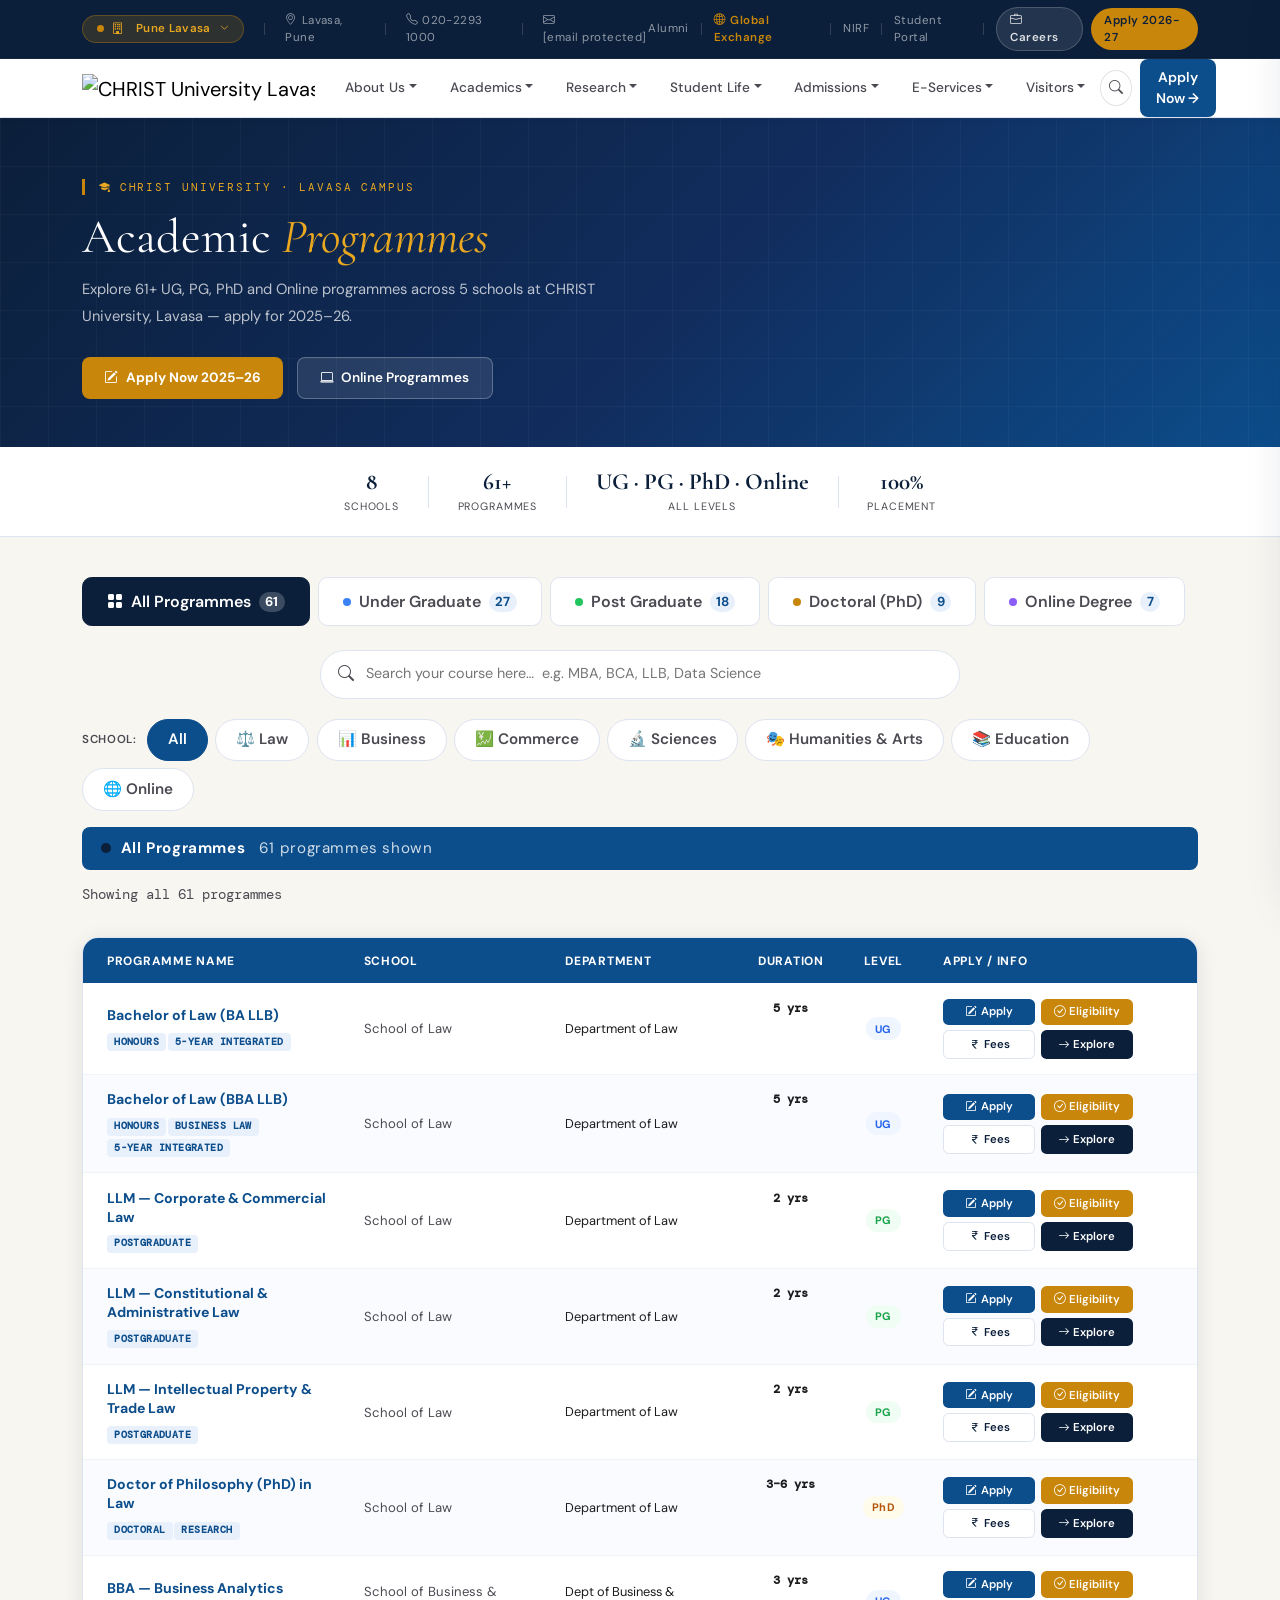
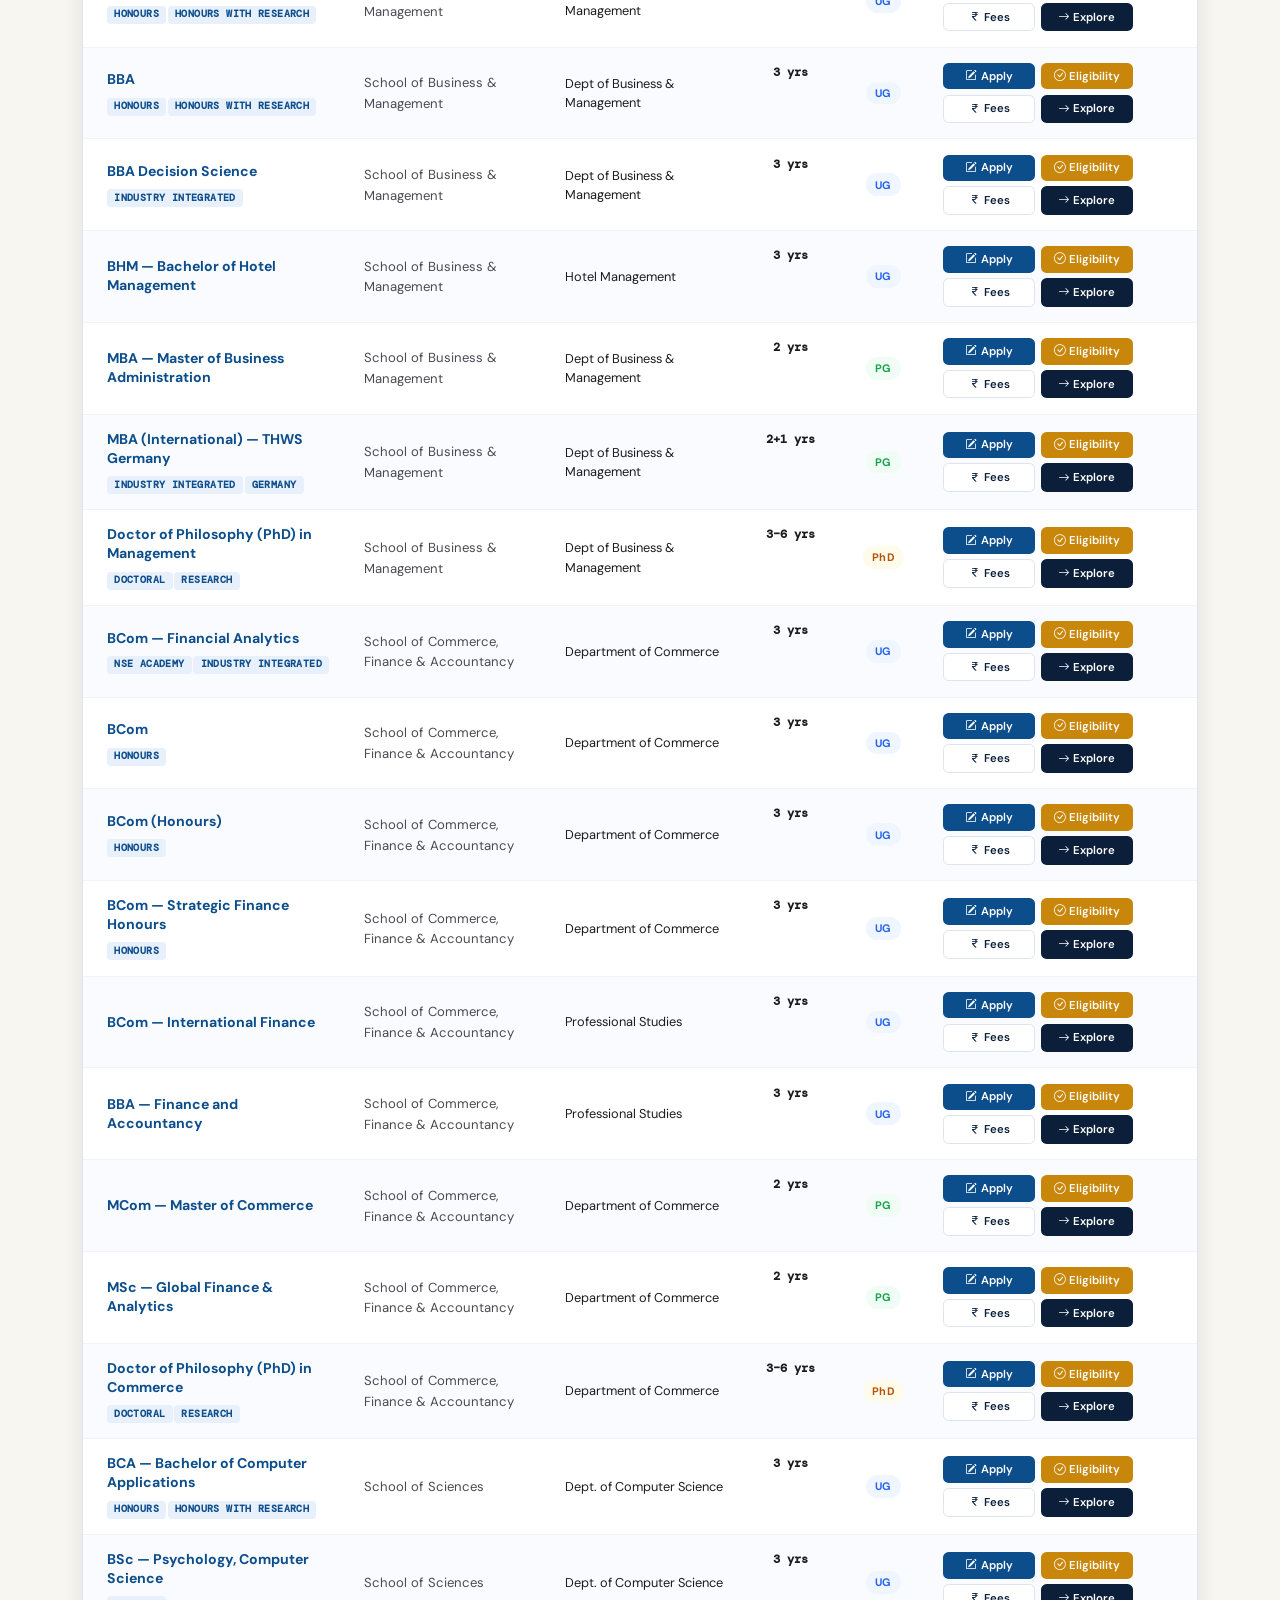
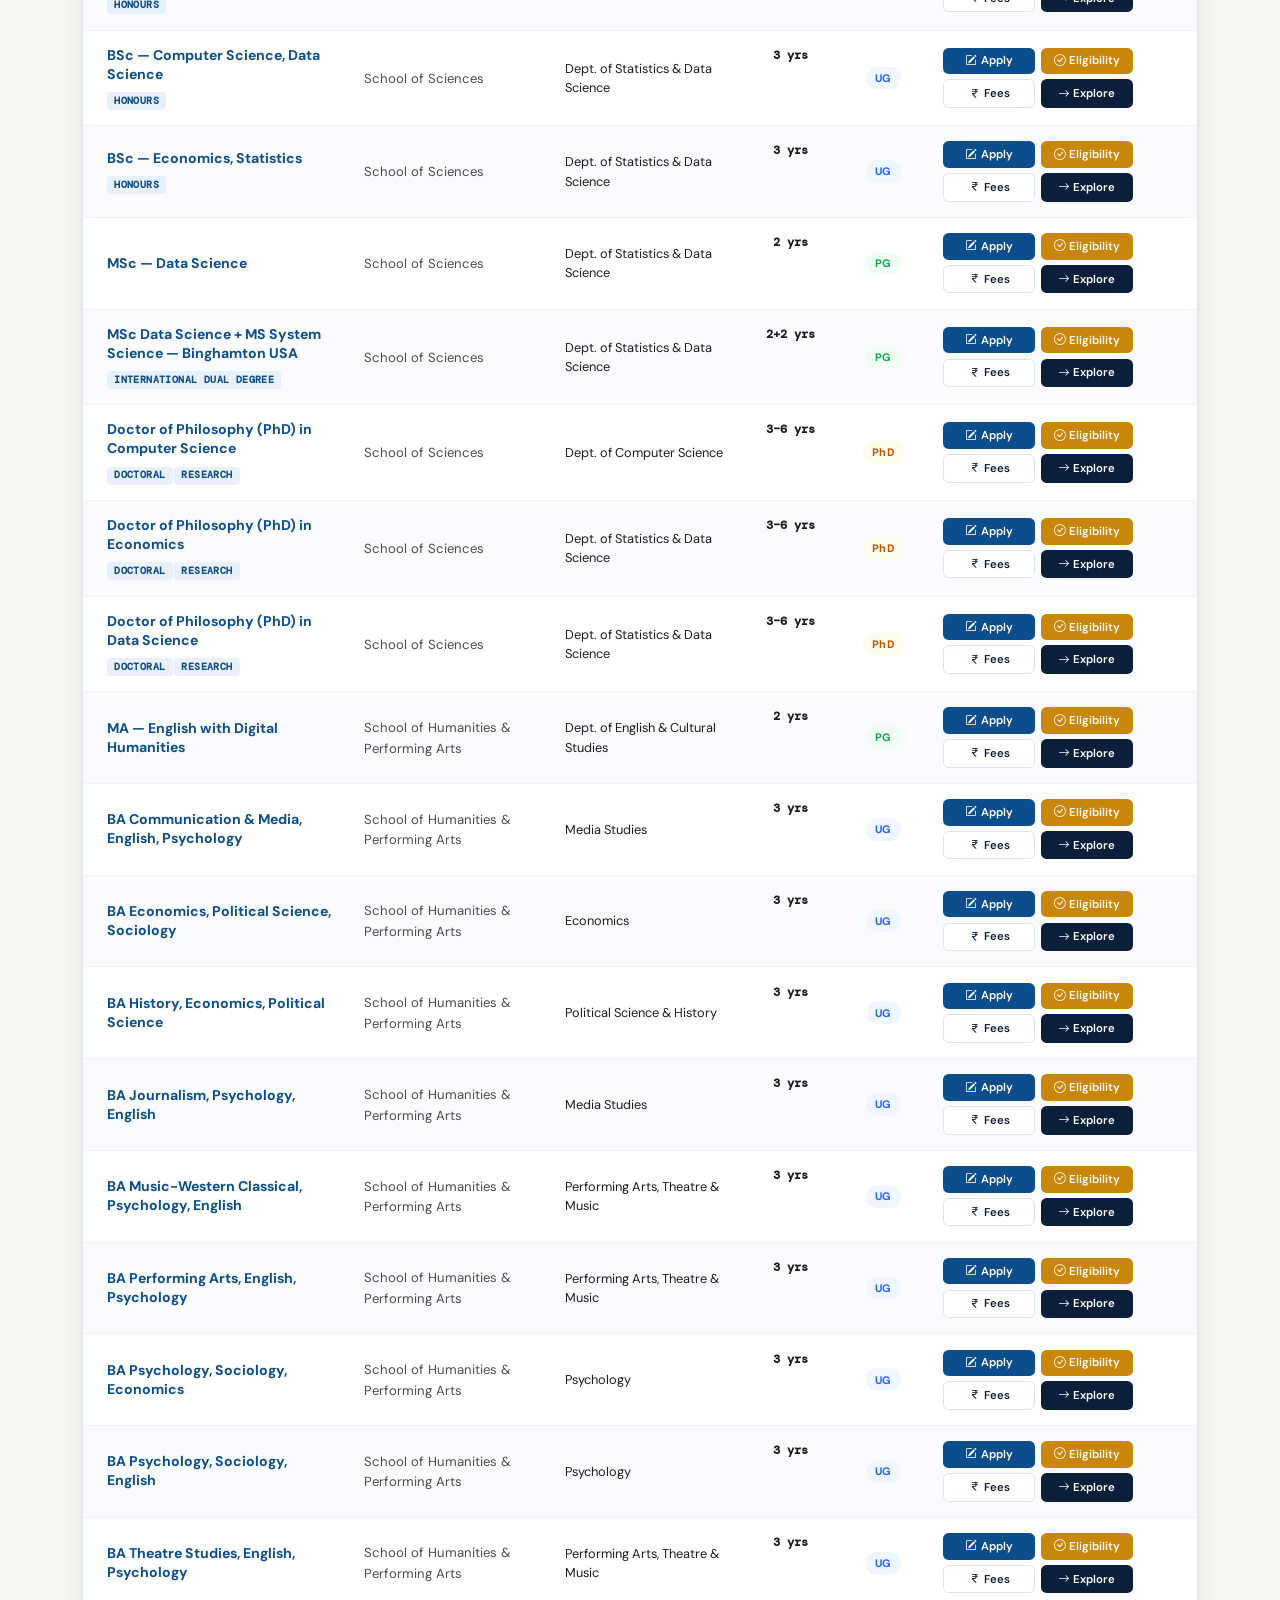
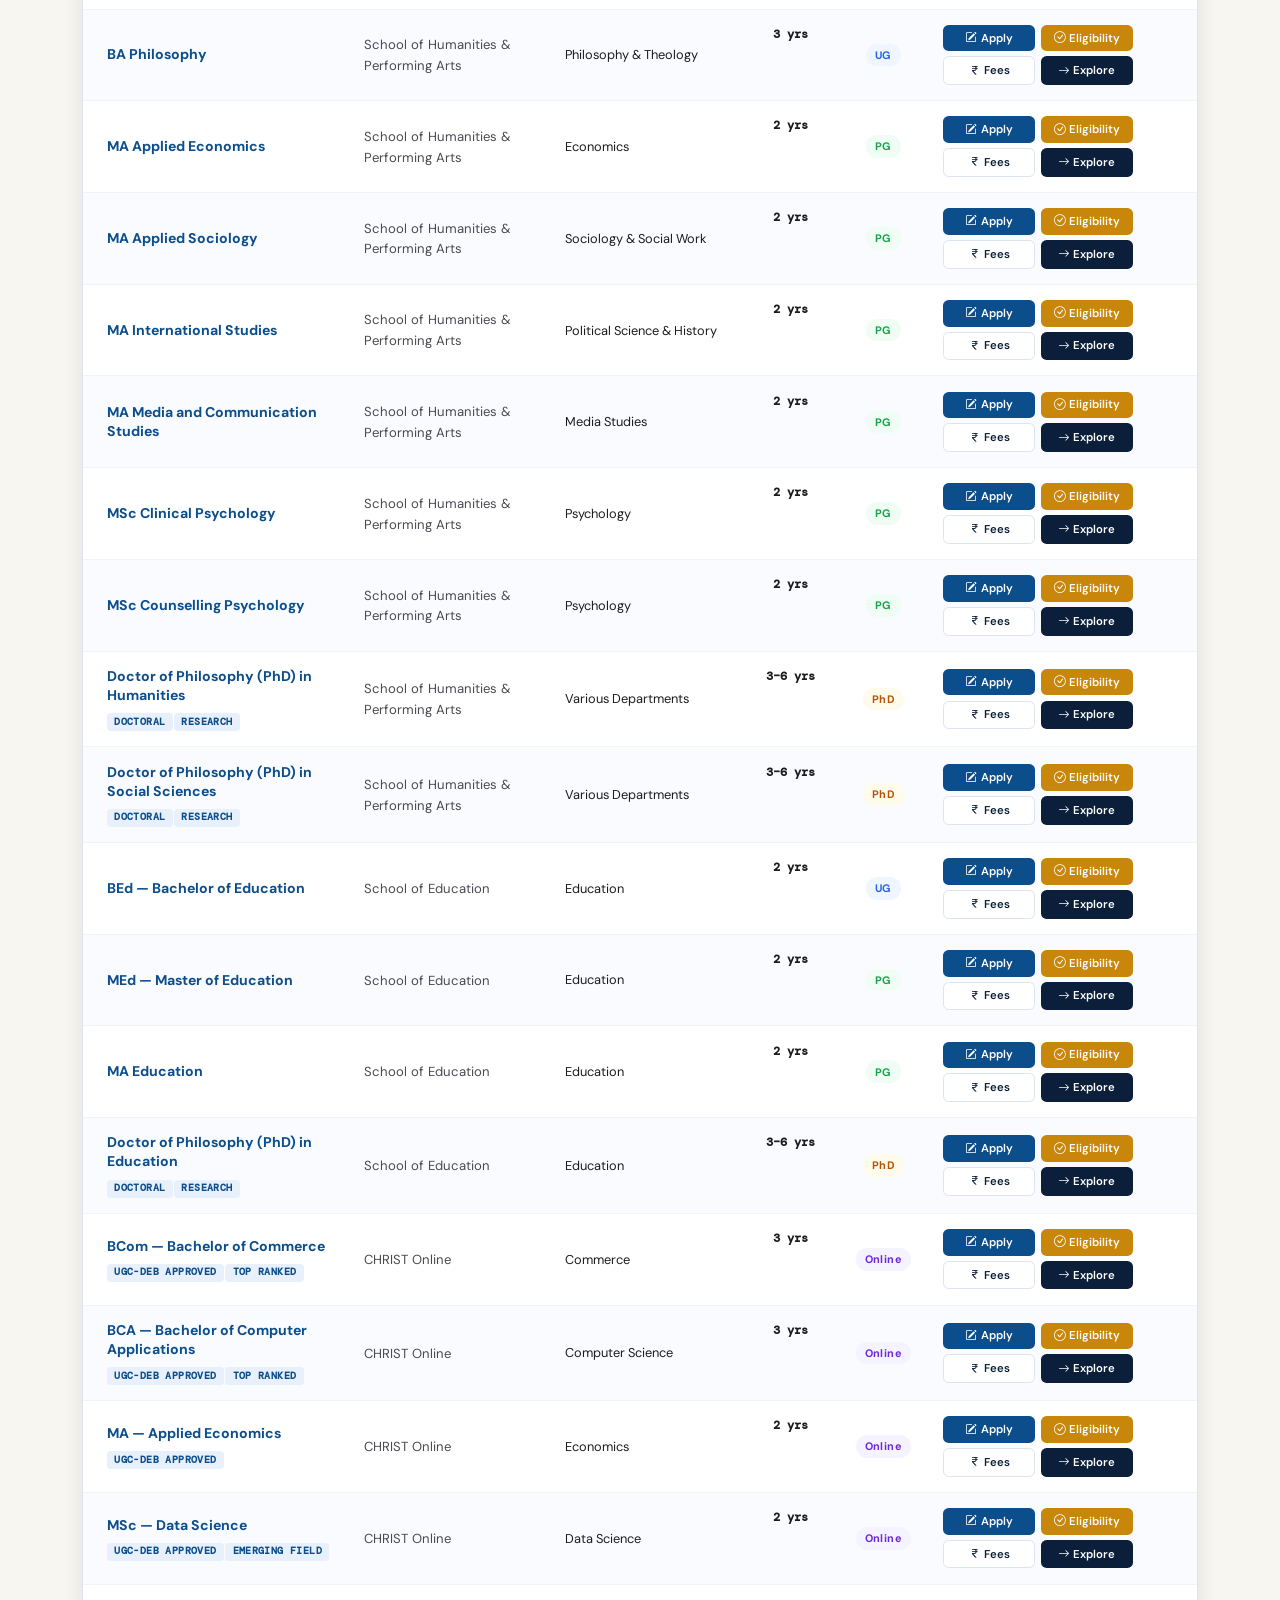
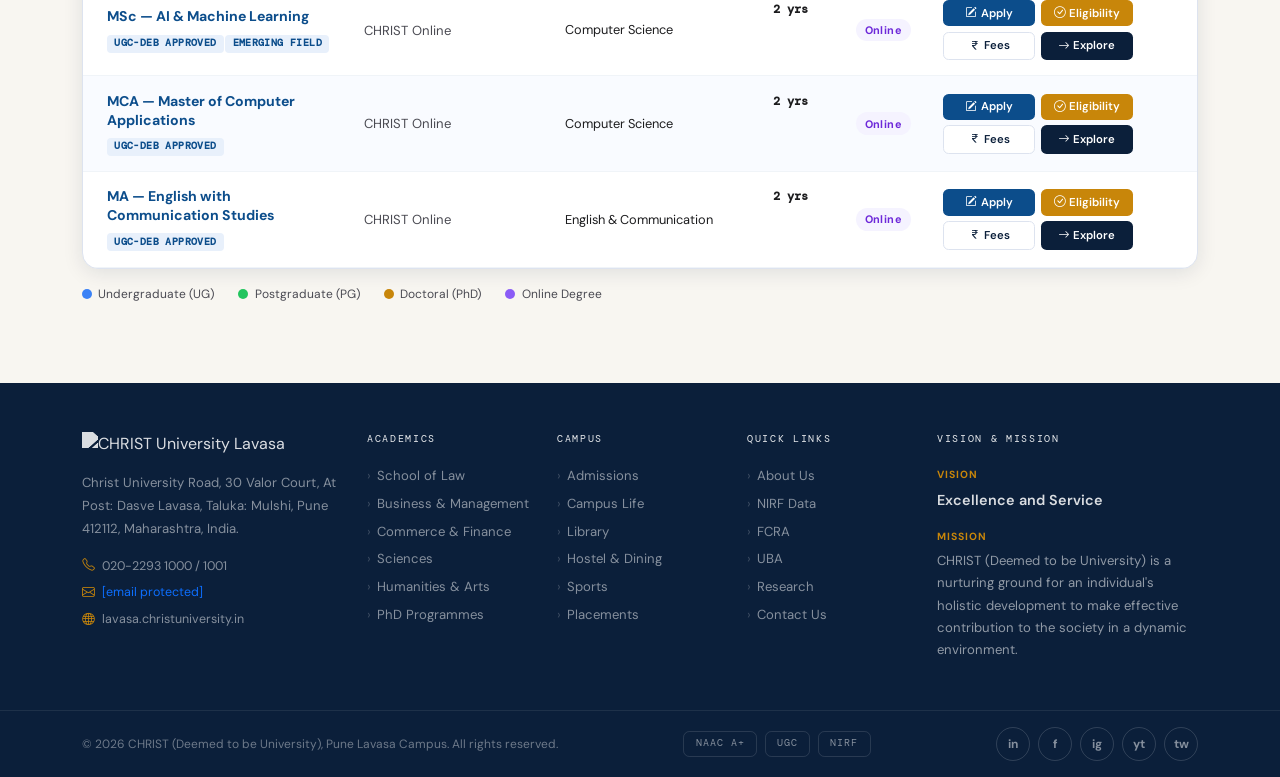
==== commit fd7b57bf: "Add files via upload updated MBA  Code Cleanup Footer, Header rewamp" ====
--- a/academics.html
+++ b/academics.html
@@ -7,6 +7,7 @@
 <link href="https://cdn.jsdelivr.net/npm/bootstrap@5.3.3/dist/css/bootstrap.min.css" rel="stylesheet">
 <link href="https://cdn.jsdelivr.net/npm/bootstrap-icons@1.11.3/font/bootstrap-icons.min.css" rel="stylesheet">
 <link href="https://fonts.googleapis.com/css2?family=Cormorant+Garamond:ital,wght@0,300;0,400;0,600;0,700;1,300;1,400&family=DM+Sans:opsz,wght@9..40,300;9..40,400;9..40,500;9..40,600&family=DM+Mono:wght@400;500&display=swap" rel="stylesheet">
+<link rel="stylesheet" href="common.css">
 <style>
 :root{--cu-navy:#0B1F3A;--cu-blue:#0C4D8B;--cu-blue-lt:#1A6BC4;--cu-blue-pale:#E8F0FB;--cu-gold:#C8860A;--cu-gold-lt:#E9A820;--cu-gold-pale:#FDF3E0;--cu-cream:#F8F6F1;--cu-text:#1C1C1E;--cu-text-2:#4A5568;--cu-text-3:#9CA3AF;--cu-border:#E5E9F0;--shadow-sm:0 2px 12px rgba(11,31,58,.07);--shadow:0 6px 32px rgba(11,31,58,.10);--shadow-lg:0 20px 60px rgba(11,31,58,.14);}
 html{scroll-behavior:smooth;}
@@ -1026,10 +1027,7 @@
 .social-btn{width:34px;height:34px;border-radius:50%;border:1px solid rgba(255,255,255,.15);display:flex;align-items:center;justify-content:center;color:rgba(255,255,255,.5);font-size:.75rem;font-weight:700;text-decoration:none;transition:all .2s;}
 .social-btn:hover{background:var(--cu-gold);border-color:var(--cu-gold);color:var(--cu-navy);}
 
-/* SCROLL TOP */
-#scrollTop{position:fixed;bottom:2rem;right:2rem;z-index:9999;width:44px;height:44px;border-radius:50%;background:var(--cu-blue);color:#fff;border:none;cursor:pointer;display:flex;align-items:center;justify-content:center;font-size:1.1rem;box-shadow:0 4px 16px rgba(12,77,139,.35);opacity:0;pointer-events:none;transform:translateY(12px);transition:opacity .3s,transform .3s;}
-#scrollTop.show{opacity:1;transform:translateY(0);pointer-events:auto;}
-#scrollTop:hover{background:var(--cu-navy);transform:translateY(-2px);}
+
 
 @media(max-width:991px){#topbar{display:none!important;}.hero-thumbs{display:none!important;}.bento-grid{grid-template-columns:1fr 1fr;grid-template-rows:auto;}.bento-card.span-2{grid-column:span 2;min-height:280px;}}
 @media(max-width:575px){.bento-grid{grid-template-columns:1fr;}.bento-card.span-2{grid-column:span 1;}#heroCarousel,.hero-slide{height:60vh;max-height:600px;}.hero-stats-strip{display:none!important;}}
@@ -1856,267 +1854,11 @@
 }
 #scrollTop.visible { opacity:1; pointer-events:all; }
 #scrollTop:hover { background:var(--cu-blue); transform:translateY(-2px); }
-
 </style>
 </head>
 <body>
 
-<div id="topbar">
-  <div class="container-xl">
-    <div class="d-flex justify-content-between align-items-center">
-      <div class="d-flex align-items-center gap-3">
-
-        <!-- Campus Switcher -->
-        <div class="campus-switcher" id="campusSwitcher">
-          <button class="campus-current-btn" id="campusSwitcherBtn">
-            <span class="cc-dot"></span>
-            <i class="bi bi-building me-1"></i>Pune Lavasa
-            <i class="bi bi-chevron-down cc-chevron"></i>
-          </button>
-          <!-- Dropdown -->
-          <div class="campus-drop" id="campusDrop">
-            <div class="campus-drop-head">
-              <div>
-                <div class="campus-drop-title">Christ (Deemed to be University) — Campuses</div>
-                <div class="campus-drop-subtitle mt-1">Select a campus to visit its website</div>
-              </div>
-              <button class="campus-drop-close" id="campusDropClose"><i class="bi bi-x"></i></button>
-            </div>
-            <div class="campus-grid">
-              <a href="#" class="campus-item current">
-                <div class="ci-icon">🏔️</div>
-                <div>
-                  <div class="ci-city">Pune</div>
-                  <div class="ci-name">Lavasa</div>
-                  <div class="ci-tag">You are here</div>
-                </div>
-              </a>
-              <a href="https://christuniversity.in" target="_blank" class="campus-item">
-                <div class="ci-icon">🏛️</div>
-                <div>
-                  <div class="ci-city">Bangalore</div>
-                  <div class="ci-name">Central Campus</div>
-                  <div class="ci-tag">Main Campus</div>
-                </div>
-              </a>
-              <a href="https://kengeri.christuniversity.in" target="_blank" class="campus-item">
-                <div class="ci-icon">🎓</div>
-                <div>
-                  <div class="ci-city">Bangalore</div>
-                  <div class="ci-name">Kengeri Campus</div>
-                  <div class="ci-tag">Sciences & Engineering</div>
-                </div>
-              </a>
-              <a href="https://brc.christuniversity.in" target="_blank" class="campus-item">
-                <div class="ci-icon">📚</div>
-                <div>
-                  <div class="ci-city">Bangalore</div>
-                  <div class="ci-name">BGR Campus (BRC)</div>
-                  <div class="ci-tag">Commerce & Management</div>
-                </div>
-              </a>
-              <a href="https://byc.christuniversity.in" target="_blank" class="campus-item">
-                <div class="ci-icon">⚖️</div>
-                <div>
-                  <div class="ci-city">Bangalore</div>
-                  <div class="ci-name">Bannerghatta (BYC)</div>
-                  <div class="ci-tag">Law & Humanities</div>
-                </div>
-              </a>
-              <a href="https://delhi.christuniversity.in" target="_blank" class="campus-item">
-                <div class="ci-icon">🗺️</div>
-                <div>
-                  <div class="ci-city">Delhi</div>
-                  <div class="ci-name">Delhi NCR Campus</div>
-                  <div class="ci-tag">Management & Law</div>
-                </div>
-              </a>
-            </div>
-            <div class="campus-drop-footer">
-              <span><i class="bi bi-globe2 me-1"></i>6 campuses across India</span>
-              <a href="https://christuniversity.in" target="_blank">Visit Main Website →</a>
-            </div>
-          </div>
-        </div>
-
-        <span class="topbar-sep"></span>
-        <a href="#"><i class="bi bi-geo-alt me-1"></i>Lavasa, Pune</a>
-        <span class="topbar-sep"></span>
-        <a href="#"><i class="bi bi-telephone me-1"></i>020-2293 1000</a>
-        <span class="topbar-sep"></span>
-        <a href="#" class="d-none d-lg-inline"><i class="bi bi-envelope me-1"></i><span class="__cf_email__" data-cfemail="38595c55514b4b5157564b785b504a514b4c4d56514e5d4a4b514c41165156">[email&#160;protected]</span></a>
-      </div>
-      <div class="d-flex align-items-center gap-2">
-        <a href="https://christuniversity.in/international-centre" target="_blank" class="d-none d-md-inline" style="color:#C8860A;font-weight:600;">🌐 Global Exchange</a>
-        <span class="topbar-sep"></span>
-        <a href="#" class="d-none d-md-inline">Alumni</a>
-        <span class="topbar-sep"></span>
-        <a href="#" class="d-none d-md-inline">NIRF</a>
-        <span class="topbar-sep"></span>
-        <a href="#" class="d-none d-md-inline">Student Portal</a>
-        <span class="topbar-sep"></span>
-        <a href="#" class="d-none d-lg-inline careers-pill"><i class="bi bi-briefcase me-1"></i>Careers</a>
-        <a href="https://espro.christuniversity.in/Application/" target="_blank" class="apply-pill">Apply 2025–26</a>
-      </div>
-    </div>
-  </div>
-</div>
-
-<!-- NAVBAR -->
-<nav class="navbar navbar-expand-lg sticky-top" id="mainNav">
-  <div class="container-xl">
-    <a class="navbar-brand" href="index.html">
-      <img src="https://lavasa.christuniversity.in/images/logo.png" alt="CHRIST University Lavasa">
-    </a>
-    <!-- Custom hamburger -->
-    <button id="mobMenuBtn" aria-label="Open menu">
-      <span></span><span></span><span></span>
-    </button>
-    <div class="collapse navbar-collapse" id="navMenu">
-      <ul class="navbar-nav mx-auto gap-1">
-
-        <!-- HOME -->
-        <li class="nav-item">
-          <a class="nav-link fw-600" href="index.html" style="font-weight:600;"><i class="bi bi-house-fill" style="font-size:.85rem;"></i> Home</a>
-        </li>
-
-        <!-- ABOUT US -->
-        <li class="nav-item dropdown mega-dropdown">
-          <a class="nav-link dropdown-toggle" href="#" data-bs-toggle="dropdown">About Us</a>
-          <div class="dropdown-menu dd-wide">
-            <div class="dd-wide-inner">
-              <div class="dd-col-head">About Christ Lavasa</div>
-              <div class="dd-link-list">
-                <a href="#" class="dd-link"><i class="bi bi-clock-history"></i>History &amp; Milestones</a>
-                <a href="#" class="dd-link"><i class="bi bi-image"></i>Logo &amp; Anthem</a>
-                <a href="#" class="dd-link"><i class="bi bi-person-circle"></i>Founder</a>
-                <a href="#" class="dd-link"><i class="bi bi-bullseye"></i>Vision and Mission</a>
-                <a href="#" class="dd-link"><i class="bi bi-chat-quote"></i>Message from Vice Chancellor</a>
-                <a href="#" class="dd-link"><i class="bi bi-chat-quote"></i>Message from Director</a>
-                <a href="#" class="dd-link"><i class="bi bi-file-earmark-text"></i>Mandatory Disclosure</a>
-                <a href="#" class="dd-link"><i class="bi bi-mortarboard"></i>Graduate Attributes</a>
-                <a href="#" class="dd-link"><i class="bi bi-diagram-3"></i>Governance</a>
-                <a href="#" class="dd-link"><i class="bi bi-handshake"></i>Recognitions &amp; Collaborations</a>
-              </div>
-              <div class="dd-divider-v"></div>
-              <div>
-                <div class="dd-col-head">Disclosures &amp; More</div>
-                <div class="dd-link-list">
-                  <a href="#" class="dd-link"><i class="bi bi-buildings"></i>Administration</a>
-                  <a href="#" class="dd-link dd-gold"><i class="bi bi-unlock"></i>Disclosures</a>
-                  <a href="#" class="dd-link"><i class="bi bi-newspaper"></i>Articles by Faculty in Media</a>
-                  <a href="#" class="dd-link"><i class="bi bi-trophy"></i>Recognitions and Awards</a>
-                  <a href="#" class="dd-link"><i class="bi bi-patch-check"></i>NEP at CHRIST University</a>
-                  <a href="#" class="dd-link"><i class="bi bi-signpost-split"></i>Entry &amp; Exit Guidelines</a>
-                  <a href="#" class="dd-link"><i class="bi bi-people"></i>Advisory Board Members</a>
-                  <a href="#" class="dd-link"><i class="bi bi-globe2"></i>International Academic Collaborations</a>
-                  <a href="#" class="dd-link"><i class="bi bi-bar-chart-steps"></i>Ranking</a>
-                  <a href="#" class="dd-link"><i class="bi bi-award"></i>Accreditation</a>
-                </div>
-              </div>
-            </div>
-          </div>
-        </li>
-
-        <!-- ACADEMICS -->
-        <li class="nav-item dropdown mega-dropdown">
-          <a class="nav-link dropdown-toggle" href="#" data-bs-toggle="dropdown">Academics</a>
-          <div class="dropdown-menu" style="min-width:320px;">
-            <div class="dd-link-list p-1">
-              <a href="academics.html" class="dd-link" style="font-weight:700;color:var(--cu-gold);border-bottom:1px solid var(--cu-border);margin-bottom:.5rem;padding-bottom:.6rem;"><i class="bi bi-grid"></i>All Schools &amp; Programmes</a>
-              <a href="school-of-law.html" class="dd-link"><span style="margin-right:.5rem;">⚖️</span>School of Law</a>
-              <a href="school-of-business.html" class="dd-link"><span style="margin-right:.5rem;">📊</span>Business &amp; Management</a>
-              <a href="school-of-commerce.html" class="dd-link"><span style="margin-right:.5rem;">💹</span>Commerce &amp; Finance</a>
-              <a href="school-of-sciences.html" class="dd-link"><span style="margin-right:.5rem;">🧬</span>School of Sciences</a>
-              <a href="school-of-humanities.html" class="dd-link"><span style="margin-right:.5rem;">🎭</span>Humanities &amp; Performing Arts</a>
-              <div style="border-top:1px solid var(--cu-border);margin:.5rem 0;"></div>
-              <a href="https://online.christuniversity.in" target="_blank" class="dd-link" style="font-weight:700;color:var(--cu-blue);"><span style="margin-right:.5rem;">🌐</span>Online Degree <span style="font-size:.7rem;background:#0C4D8B;color:#fff;padding:.1rem .45rem;border-radius:2rem;margin-left:.3rem;vertical-align:middle;">UGC-DEB</span></a>
-            </div>
-          </div>
-        </li>
-
-        <!-- RESEARCH -->
-        <li class="nav-item dropdown mega-dropdown">
-          <a class="nav-link dropdown-toggle" href="#" data-bs-toggle="dropdown">Research</a>
-          <div class="dropdown-menu" style="min-width:260px;">
-            <div class="dd-link-list p-1">
-              <a href="#" class="dd-link"><i class="bi bi-journal-text"></i>Research Centres</a>
-              <a href="#" class="dd-link"><i class="bi bi-file-earmark-text"></i>Publications</a>
-              <a href="#" class="dd-link"><i class="bi bi-lightbulb"></i>Innovation &amp; Incubation</a>
-              <a href="#" class="dd-link"><i class="bi bi-people"></i>PhD Programmes</a>
-              <a href="#" class="dd-link"><i class="bi bi-graph-up"></i>Research Policy</a>
-            </div>
-          </div>
-        </li>
-
-        <!-- STUDENT LIFE -->
-        <li class="nav-item dropdown mega-dropdown">
-          <a class="nav-link dropdown-toggle" href="#" data-bs-toggle="dropdown">Student Life</a>
-          <div class="dropdown-menu" style="min-width:380px;">
-            <div class="row g-2">
-              <div class="col-6"><div class="dd-item"><div class="dd-icon">🏠</div><div class="dd-text"><h6>Hostel &amp; Dining</h6><small>On-campus residential life</small></div></div></div>
-              <div class="col-6"><div class="dd-item"><div class="dd-icon">🏆</div><div class="dd-text"><h6>Sports &amp; Fitness</h6><small>Courts, gym &amp; wellness</small></div></div></div>
-              <div class="col-6"><div class="dd-item"><div class="dd-icon">🎭</div><div class="dd-text"><h6>Clubs &amp; Activities</h6><small>Cultural, tech &amp; social</small></div></div></div>
-              <div class="col-6"><div class="dd-item"><div class="dd-icon">🌍</div><div class="dd-text"><h6>International Engagement</h6><small>Exchange &amp; dual degrees</small></div></div></div>
-              <div class="col-6"><div class="dd-item"><div class="dd-icon">💚</div><div class="dd-text"><h6>Mental Wellness</h6><small>Counselling &amp; peer support</small></div></div></div>
-              <div class="col-6"><div class="dd-item"><div class="dd-icon">⛺</div><div class="dd-text"><h6>Treks &amp; Adventure</h6><small>Sahyadri &amp; outdoor expeditions</small></div></div></div>
-            </div>
-          </div>
-        </li>
-
-        <!-- ADMISSIONS -->
-        <li class="nav-item dropdown mega-dropdown">
-          <a class="nav-link dropdown-toggle" href="#" data-bs-toggle="dropdown">Admissions</a>
-          <div class="dropdown-menu" style="min-width:280px;">
-            <div class="dd-link-list p-1">
-              <a href="#" class="dd-link"><i class="bi bi-info-circle"></i>How to Apply</a>
-              <a href="#" class="dd-link"><i class="bi bi-calendar-check"></i>Important Dates</a>
-              <a href="#" class="dd-link"><i class="bi bi-file-earmark-check"></i>Eligibility Criteria</a>
-              <a href="#" class="dd-link"><i class="bi bi-currency-rupee"></i>Fee Structure</a>
-              <a href="#" class="dd-link"><i class="bi bi-award"></i>Scholarships</a>
-              <a href="#" class="dd-link"><i class="bi bi-globe2"></i>International Students</a>
-              <a href="#" class="dd-link dd-gold"><i class="bi bi-arrow-right-circle-fill"></i>Apply Now 2025–26</a>
-            </div>
-          </div>
-        </li>
-
-        <!-- E-SERVICES -->
-        <li class="nav-item dropdown mega-dropdown">
-          <a class="nav-link dropdown-toggle" href="#" data-bs-toggle="dropdown">E-Services</a>
-          <div class="dropdown-menu" style="min-width:260px;">
-            <div class="dd-link-list p-1">
-              <a href="#" class="dd-link"><i class="bi bi-person-badge"></i>Student Portal</a>
-              <a href="#" class="dd-link"><i class="bi bi-laptop"></i>IT Services</a>
-              <a href="#" class="dd-link"><i class="bi bi-book"></i>Library</a>
-              <a href="#" class="dd-link"><i class="bi bi-file-earmark-check"></i>Exam Portal</a>
-              <a href="#" class="dd-link"><i class="bi bi-envelope"></i>Email Login</a>
-              <a href="#" class="dd-link"><i class="bi bi-bus-front"></i>Transport</a>
-            </div>
-          </div>
-        </li>
-
-        <!-- VISITORS -->
-        <li class="nav-item dropdown mega-dropdown">
-          <a class="nav-link dropdown-toggle" href="#" data-bs-toggle="dropdown">Visitors</a>
-          <div class="dropdown-menu" style="min-width:240px;">
-            <div class="dd-link-list p-1">
-              <a href="#" class="dd-link"><i class="bi bi-door-open"></i>Open Day</a>
-              <a href="#" class="dd-link"><i class="bi bi-map"></i>Campus Tour</a>
-              <a href="#" class="dd-link"><i class="bi bi-geo-alt"></i>How to Reach</a>
-              <a href="#" class="dd-link"><i class="bi bi-telephone"></i>Contact Us</a>
-              <a href="#" class="dd-link"><i class="bi bi-building"></i>Accommodation</a>
-            </div>
-          </div>
-        </li>
-
-      </ul>
-      <div class="d-flex align-items-center gap-2 mt-2 mt-lg-0">
-        <button class="btn btn-sm rounded-circle border d-none d-lg-flex align-items-center justify-content-center" style="width:36px;height:36px;color:var(--cu-text-2);"><i class="bi bi-search"></i></button>
-        <a href="https://espro.christuniversity.in/Application/" target="_blank" class="btn btn-cu-blue btn-sm px-3 py-2 rounded-3">Apply Now →</a>
-      </div>
-    </div>
-  </div>
-</nav>
+<div id="cu-nav-placeholder"></div>
 
 
 
@@ -2253,19 +1995,7 @@
 </div>
 
 
-<footer id="footer" class="pt-5">
-  <div class="container-xl">
-    <div class="row g-4 pb-5">
-      <div class="col-lg-5 col-md-6"><div class="mb-3"><img src="https://lavasa.christuniversity.in/images/logo.png" alt="CHRIST University Lavasa" style="height:48px;filter:brightness(0) invert(1);opacity:.85;"></div><p style="font-size:.82rem;color:rgba(255,255,255,.5);line-height:1.75;max-width:300px;">Christ University Road, 30 Valor Court, At Post: Dasve Lavasa, Taluka: Mulshi, Pune 412112, Maharashtra, India.</p><div class="d-flex flex-column gap-2 mt-3"><div class="footer-contact-item"><span class="icon"><i class="bi bi-telephone"></i></span><span>020-2293 1000 / 1001</span></div><div class="footer-contact-item"><span class="icon"><i class="bi bi-envelope"></i></span><span><a href="/cdn-cgi/l/email-protection#7419151d185a18150215071534171c061d0700011a1d021106071d000d5a1d1a" class="__cf_email__" data-cfemail="c9a8ada4a0babaa0a6a7ba89aaa1bba0babdbca7a0bfacbbbaa0bdb0e7a0a7">[email&#160;protected]</a></span></div><div class="footer-contact-item"><span class="icon"><i class="bi bi-globe"></i></span><span>lavasa.christuniversity.in</span></div></div></div>
-      <div class="col-lg-2 col-md-3 col-6"><div class="footer-heading">Academics</div><ul class="list-unstyled d-flex flex-column gap-2"><li><a href="academics.html" class="footer-link">School of Law</a></li><li><a href="academics.html" class="footer-link">Business &amp; Management</a></li><li><a href="academics.html" class="footer-link">Commerce &amp; Finance</a></li><li><a href="school-of-sciences.html" class="footer-link">Sciences</a></li><li><a href="academics.html" class="footer-link">Humanities &amp; Arts</a></li><li><a href="https://lavasa.christuniversity.in/Centre-Research" target="_blank" class="footer-link">PhD Programmes</a></li></ul></div>
-      <div class="col-lg-2 col-md-3 col-6"><div class="footer-heading">Campus</div><ul class="list-unstyled d-flex flex-column gap-2"><li><a href="https://lavasa.christuniversity.in/admission-home" target="_blank" class="footer-link">Admissions</a></li><li><a href="https://lavasa.christuniversity.in/why-christ" target="_blank" class="footer-link">Campus Life</a></li><li><a href="https://lavasalibrary.christuniversity.in/" target="_blank" class="footer-link">Library</a></li><li><a href="https://lavasa.christuniversity.in/center/C/hosteldiningCUlavasa" target="_blank" class="footer-link">Hostel &amp; Dining</a></li><li><a href="https://lavasa.christuniversity.in" target="_blank" class="footer-link">Sports</a></li><li><a href="https://lavasa.christuniversity.in/placements" target="_blank" class="footer-link">Placements</a></li></ul></div>
-      <div class="col-lg-2 col-md-3 col-6"><div class="footer-heading">Quick Links</div><ul class="list-unstyled d-flex flex-column gap-2"><li><a href="https://lavasa.christuniversity.in/history" target="_blank" class="footer-link">About Us</a></li><li><a href="https://lavasa.christuniversity.in/NIRF%20Lavasa" target="_blank" class="footer-link">NIRF Data</a></li><li><a href="https://lavasa.christuniversity.in/fcra" target="_blank" class="footer-link">FCRA</a></li><li><a href="https://christuba.wordpress.com/" target="_blank" class="footer-link">UBA</a></li><li><a href="https://lavasa.christuniversity.in/Centre-Research" target="_blank" class="footer-link">Research</a></li><li><a href="https://lavasa.christuniversity.in/contact-us" target="_blank" class="footer-link">Contact Us</a></li></ul></div>
-    </div>
-  </div>
-  <div class="footer-border"><div class="container-xl py-3"><div class="d-flex justify-content-between align-items-center flex-wrap gap-3"><div style="font-size:.75rem;color:rgba(255,255,255,.4);">© 2025 CHRIST (Deemed to be University), Pune Lavasa Campus. All rights reserved.</div><div class="d-flex gap-2"><span class="footer-badge">NAAC A+</span><span class="footer-badge">UGC</span><span class="footer-badge">NIRF</span></div><div class="d-flex gap-2"><a href="https://www.linkedin.com/school/christ-university/" target="_blank" class="social-btn">in</a><a href="https://www.facebook.com/christuniversity" target="_blank" class="social-btn">f</a><a href="https://www.instagram.com/christuniversity/" target="_blank" class="social-btn">ig</a><a href="https://www.youtube.com/christuniversity" target="_blank" class="social-btn">yt</a><a href="https://twitter.com/christuniversity" target="_blank" class="social-btn">tw</a></div></div></div></div>
-</footer>
-
-<button id="scrollTop" title="Back to top" onclick="try{window.scrollTo({top:0,behavior:'smooth'});}catch(e){window.scrollTo(0,0);}document.documentElement.scrollTop=0;document.body.scrollTop=0;"><i class="bi bi-arrow-up"></i></button>
+<div id="cu-footer-placeholder"></div>
 
 <div class="mob-overlay" id="mobOverlay"></div>
 
@@ -2461,7 +2191,7 @@
 {id:"mgmt-bba",school:"mgmt",schoolName:"School of Business & Management",schoolIcon:"📊",dept:"Dept of Business & Management",name:"BBA",tags:["Honours","Honours with Research"],level:"ug",dur:"3 yrs",applyUrl:"https://espro.christuniversity.in/Application/",exploreUrl:"https://lavasa.christuniversity.in/our-programmes/All/26",elig:"<h6>Eligibility</h6><ul><li>10+2 any stream, min 50%</li><li>CUET / Direct admission</li></ul>",fees:"<div class='acpg-modal-fee-row'><span class='acpg-modal-fee-lbl'>Annual Fee</span><span class='acpg-modal-fee-val'>₹1,35,000</span></div>"},
 {id:"mgmt-bba-ds",school:"mgmt",schoolName:"School of Business & Management",schoolIcon:"📊",dept:"Dept of Business & Management",name:"BBA Decision Science",tags:["Industry Integrated"],level:"ug",dur:"3 yrs",applyUrl:"https://espro.christuniversity.in/Application/",exploreUrl:"https://christuniversity.in/schools/school-of-business-and-management",elig:"<h6>Eligibility</h6><ul><li>10+2 any stream, min 50%</li></ul>",fees:"<div class='acpg-modal-fee-row'><span class='acpg-modal-fee-lbl'>Annual Fee</span><span class='acpg-modal-fee-val'>₹1,45,000</span></div>"},
 {id:"mgmt-bhm",school:"mgmt",schoolName:"School of Business & Management",schoolIcon:"📊",dept:"Hotel Management",name:"BHM — Bachelor of Hotel Management",tags:[],level:"ug",dur:"3 yrs",applyUrl:"https://espro.christuniversity.in/Application/",exploreUrl:"https://christuniversity.in/schools/school-of-business-and-management",elig:"<h6>Eligibility</h6><ul><li>10+2 any stream, min 45%</li></ul>",fees:"<div class='acpg-modal-fee-row'><span class='acpg-modal-fee-lbl'>Annual Fee</span><span class='acpg-modal-fee-val'>₹1,20,000</span></div>"},
-{id:"mgmt-mba",school:"mgmt",schoolName:"School of Business & Management",schoolIcon:"📊",dept:"Dept of Business & Management",name:"MBA — Master of Business Administration",tags:[],level:"pg",dur:"2 yrs",applyUrl:"https://espro.christuniversity.in/Application/",exploreUrl:"https://lavasa.christuniversity.in/our-programmes/All/26",elig:"<h6>Eligibility</h6><ul><li>Any UG degree with 50%</li><li>CAT / MAT / XAT / CMAT</li><li>GD &amp; Personal Interview</li></ul>",fees:"<div class='acpg-modal-fee-row'><span class='acpg-modal-fee-lbl'>Annual Fee</span><span class='acpg-modal-fee-val'>₹2,35,000</span></div>"},
+{id:"mgmt-mba",school:"mgmt",schoolName:"School of Business & Management",schoolIcon:"📊",dept:"Dept of Business & Management",name:"MBA — Master of Business Administration",tags:[],level:"pg",dur:"2 yrs",applyUrl:"https://espro.christuniversity.in/Application/",exploreUrl:"MBA-PROGRAMME.html",elig:"<h6>Eligibility</h6><ul><li>Any UG degree with 50%</li><li>CAT / MAT / XAT / CMAT</li><li>GD &amp; Personal Interview</li></ul>",fees:"<div class='acpg-modal-fee-row'><span class='acpg-modal-fee-lbl'>Annual Fee</span><span class='acpg-modal-fee-val'>₹2,35,000</span></div>"},
 {id:"mgmt-mba-intl",school:"mgmt",schoolName:"School of Business & Management",schoolIcon:"📊",dept:"Dept of Business & Management",name:"MBA (International) — THWS Germany",tags:["Industry Integrated","Germany"],level:"pg",dur:"2+1 yrs",applyUrl:"https://espro.christuniversity.in/Application/",exploreUrl:"https://christuniversity.in/schools/school-of-business-and-management",elig:"<h6>Eligibility</h6><ul><li>Any UG degree with 50%</li><li>German partner university requirements</li></ul>",fees:"<div class='acpg-modal-fee-row'><span class='acpg-modal-fee-lbl'>Annual Fee</span><span class='acpg-modal-fee-val'>Contact Admissions</span></div>"},
 {id:"mgmt-phd",school:"mgmt",schoolName:"School of Business & Management",schoolIcon:"📊",dept:"Dept of Business & Management",name:"Doctor of Philosophy (PhD) in Management",tags:["Doctoral","Research"],level:"phd",dur:"3–6 yrs",applyUrl:"https://espro.christuniversity.in/Application/",exploreUrl:"https://lavasa.christuniversity.in/Centre-Research",elig:"<h6>Eligibility</h6><ul><li>MBA / PG equivalent with 55%</li><li>CHRIST Entrance Test</li></ul>",fees:"<div class='acpg-modal-fee-row'><span class='acpg-modal-fee-lbl'>Annual Fee</span><span class='acpg-modal-fee-val'>₹60,000</span></div>"},
 
@@ -2547,5 +2277,30 @@
 })();});
 
 </script>
+
+<script>
+// ── SHARED COMPONENT LOADER ──
+(function() {
+  function loadComponent(url, placeholderId, callback) {
+    fetch(url)
+      .then(function(r) { return r.text(); })
+      .then(function(html) {
+        var el = document.getElementById(placeholderId);
+        if (el) {
+          el.outerHTML = html;
+          if (callback) callback();
+        }
+      })
+      .catch(function(e) { console.warn('Could not load ' + url, e); });
+  }
+  loadComponent('navbar.html', 'cu-nav-placeholder', function() {
+    // Re-init nav JS after navbar loads
+    var s = document.createElement('script');
+    s.src = 'nav.js';
+    document.body.appendChild(s);
+  });
+  loadComponent('footer.html', 'cu-footer-placeholder');
+})();
+</script>
 </body>
 </html>
--- a/common.css
+++ b/common.css
@@ -0,0 +1,1512 @@
+/* CHRIST University Lavasa — Shared Stylesheet */
+/* Generated from index.html base styles */
+
+
+:root{--cu-navy:#0B1F3A;--cu-blue:#0C4D8B;--cu-blue-lt:#1A6BC4;--cu-blue-pale:#E8F0FB;--cu-gold:#C8860A;--cu-gold-lt:#E9A820;--cu-gold-pale:#FDF3E0;--cu-cream:#F8F6F1;--cu-text:#1C1C1E;--cu-text-2:#4A5568;--cu-text-3:#9CA3AF;--cu-border:#E5E9F0;--shadow-sm:0 2px 12px rgba(11,31,58,.07);--shadow:0 6px 32px rgba(11,31,58,.10);--shadow-lg:0 20px 60px rgba(11,31,58,.14);}
+html{scroll-behavior:smooth;}
+body{font-family:'DM Sans',sans-serif;color:var(--cu-text);-webkit-font-smoothing:antialiased;}html{overflow-x:hidden;}
+h1,h2,h3,h4,h5,h6{font-family:'Cormorant Garamond',serif;}
+a{text-decoration:none;}
+.font-serif{font-family:'Cormorant Garamond',serif;}
+.font-mono{font-family:'DM Mono',monospace;}
+.text-gold{color:var(--cu-gold)!important;}
+.text-gold-lt{color:var(--cu-gold-lt)!important;}
+.text-navy{color:var(--cu-navy)!important;}
+.bg-navy{background-color:var(--cu-navy)!important;}
+.bg-blue{background-color:var(--cu-blue)!important;}
+.bg-cream{background-color:var(--cu-cream)!important;}
+.bg-blue-pale{background-color:var(--cu-blue-pale)!important;}
+.bg-gold-pale{background-color:var(--cu-gold-pale)!important;}
+.section-label{display:inline-flex;align-items:center;font-family:'DM Mono',monospace;font-size:.68rem;letter-spacing:.18em;text-transform:uppercase;color:var(--cu-gold);margin-bottom:.9rem;padding-left:.85rem;border-left:3px solid var(--cu-gold);}
+.section-title{font-size:clamp(1.9rem,3vw,2.8rem);font-weight:400;color:var(--cu-navy);line-height:1.15;letter-spacing:-.01em;}
+.section-title em{font-style:italic;color:var(--cu-blue);}
+.section-sub{font-size:.97rem;color:var(--cu-text-2);line-height:1.75;max-width:520px;}
+.btn-cu-gold{background:var(--cu-gold);color:var(--cu-navy);font-weight:600;border:none;transition:all .22s;}
+.btn-cu-gold:hover{background:var(--cu-gold-lt);color:var(--cu-navy);transform:translateY(-2px);box-shadow:0 8px 24px rgba(200,134,10,.35);}
+.btn-cu-blue{background:var(--cu-blue);color:#fff;font-weight:600;border:none;transition:all .22s;}
+.btn-cu-blue:hover{background:var(--cu-navy);color:#fff;transform:translateY(-2px);}
+.btn-cu-ghost{border:1.5px solid rgba(255,255,255,.28);color:rgba(255,255,255,.88);background:transparent;transition:all .22s;}
+.btn-cu-ghost:hover{border-color:rgba(255,255,255,.7);color:#fff;background:transparent;}
+.btn-cu-white{background:#fff;color:var(--cu-navy);font-weight:600;border:none;transition:all .22s;}
+.btn-cu-white:hover{background:var(--cu-gold-lt);color:var(--cu-navy);}
+.btn-cu-outline{border:1.5px solid var(--cu-border);color:var(--cu-text);background:transparent;transition:all .22s;}
+.btn-cu-outline:hover{border-color:var(--cu-blue);color:var(--cu-blue);}
+.reveal{opacity:1;transform:none;}
+.reveal.visible{opacity:1;transform:none;}
+
+/* TOP BAR */
+#topbar{background:var(--cu-navy);padding:.45rem 0;border-bottom:1px solid rgba(255,255,255,.05);}
+#topbar a{font-size:.72rem;color:rgba(255,255,255,.55);letter-spacing:.04em;transition:color .2s;}
+#topbar a:hover{color:var(--cu-gold-lt);}
+#topbar .apply-pill{background:var(--cu-gold);color:var(--cu-navy)!important;font-weight:600;padding:.22rem .85rem;border-radius:2rem;}
+#topbar .apply-pill:hover{background:var(--cu-gold-lt)!important;}
+#topbar .careers-pill{background:rgba(255,255,255,.1);color:rgba(255,255,255,.85)!important;
+  font-weight:600;padding:.22rem .85rem;border-radius:2rem;border:1px solid rgba(255,255,255,.18);
+  transition:all .2s!important;}
+#topbar .careers-pill:hover{background:rgba(255,255,255,.18)!important;color:#fff!important;
+  border-color:rgba(255,255,255,.35)!important;}
+/* CAMPUS SWITCHER */
+.campus-switcher{position:relative;}
+.campus-current-btn{display:flex;align-items:center;gap:.5rem;
+  background:rgba(200,134,10,.18);border:1px solid rgba(200,134,10,.35);
+  color:var(--cu-gold-lt)!important;font-weight:600!important;font-size:.72rem!important;
+  padding:.28rem .85rem!important;border-radius:2rem;cursor:pointer;
+  transition:all .22s;white-space:nowrap;letter-spacing:.03em;}
+.campus-current-btn:hover{background:rgba(200,134,10,.28)!important;border-color:var(--cu-gold)!important;
+  color:#fff!important;}
+.campus-current-btn .cc-dot{width:7px;height:7px;border-radius:50%;
+  background:var(--cu-gold);flex-shrink:0;animation:ccPulse 2s infinite;}
+@keyframes ccPulse{0%,100%{opacity:1;transform:scale(1);}50%{opacity:.5;transform:scale(.8);}}
+.campus-current-btn .cc-chevron{font-size:.55rem;transition:transform .22s;margin-left:.1rem;}
+.campus-switcher.open .cc-chevron{transform:rotate(180deg);}
+/* Dropdown panel */
+.campus-drop{position:absolute;top:calc(100% + 2px);left:0;right:auto;
+  background:#fff;border-radius:1rem;border:1px solid rgba(11,31,58,.1);
+  box-shadow:0 20px 60px rgba(11,31,58,.18);z-index:1050;
+  width:700px;max-width:calc(100vw - 2rem);opacity:0;transform:translateY(-8px);
+  pointer-events:none;transition:opacity .25s,transform .25s;}
+.campus-switcher.open .campus-drop{opacity:1;transform:translateY(0);pointer-events:all;}
+.campus-drop-head{padding:1rem 1.4rem .75rem;border-bottom:1px solid rgba(11,31,58,.07);
+  display:flex;align-items:center;justify-content:space-between;}
+.campus-drop-title{font-family:'Cormorant Garamond',serif;font-size:1rem;font-weight:600;
+  color:var(--cu-navy);}
+.campus-drop-subtitle{font-size:.65rem;color:var(--cu-text-3);font-family:'DM Mono',monospace;
+  letter-spacing:.1em;text-transform:uppercase;}
+.campus-drop-close{width:26px;height:26px;border-radius:50%;border:1px solid var(--cu-border);
+  background:transparent;display:flex;align-items:center;justify-content:center;
+  cursor:pointer;color:var(--cu-text-3);font-size:.7rem;transition:all .18s;}
+.campus-drop-close:hover{background:var(--cu-navy);border-color:var(--cu-navy);color:#fff;}
+/* Campus drop hover bridge */
+.campus-switcher.open .campus-drop::before,
+.campus-drop::before {
+  content: '';
+  position: absolute;
+  top: -12px;
+  left: 0;
+  right: 0;
+  height: 12px;
+  background: transparent;
+}
+/* Campus grid */
+.campus-grid{display:grid;grid-template-columns:repeat(3,1fr);gap:.6rem;padding:1rem 1.1rem 1.1rem;}
+.campus-item{display:flex;align-items:center;gap:.7rem;padding:.75rem .9rem;
+  border-radius:.75rem;border:1.5px solid var(--cu-border);cursor:pointer;
+  transition:all .22s;text-decoration:none;position:relative;overflow:hidden;}
+.campus-item::before{content:'';position:absolute;inset:0;opacity:0;transition:opacity .22s;
+  background:linear-gradient(135deg,rgba(12,77,139,.06),rgba(200,134,10,.04));}
+.campus-item:hover{border-color:var(--cu-blue);box-shadow:0 4px 18px rgba(12,77,139,.1);
+  transform:translateY(-2px);}
+.campus-item:hover::before{opacity:1;}
+.campus-item.current{border-color:var(--cu-gold);background:rgba(200,134,10,.05);}
+.campus-item.current::after{content:'You are here';position:absolute;top:.35rem;right:.5rem;
+  font-size:.5rem;font-family:'DM Mono',monospace;letter-spacing:.1em;text-transform:uppercase;
+  color:var(--cu-gold);font-weight:600;}
+/* Campus icon */
+.ci-icon{width:36px;height:36px;border-radius:.55rem;display:flex;align-items:center;
+  justify-content:center;font-size:1.1rem;flex-shrink:0;background:rgba(12,77,139,.08);}
+.campus-item.current .ci-icon{background:rgba(200,134,10,.12);}
+.campus-item:hover .ci-icon{background:rgba(12,77,139,.14);}
+/* Campus text */
+.ci-city{font-family:'DM Mono',monospace;font-size:.58rem;color:var(--cu-text-3);
+  letter-spacing:.1em;text-transform:uppercase;margin-bottom:.15rem;}
+.ci-name{font-size:.8rem;font-weight:600;color:var(--cu-navy);line-height:1.2;}
+.ci-tag{font-size:.6rem;color:var(--cu-text-3);margin-top:.1rem;}
+/* Footer note */
+.campus-drop-footer{padding:.6rem 1.4rem;border-top:1px solid rgba(11,31,58,.06);
+  display:flex;align-items:center;justify-content:space-between;
+  background:rgba(11,31,58,.02);border-radius:0 0 1rem 1rem;}
+.campus-drop-footer span{font-size:.65rem;color:var(--cu-text-3);}
+.campus-drop-footer a{font-size:.65rem;color:var(--cu-blue);font-weight:600;text-decoration:none;}
+.campus-drop-footer a:hover{color:var(--cu-navy);}
+
+.topbar-sep{width:1px;height:12px;background:rgba(255,255,255,.15);display:inline-block;margin:0 .25rem;vertical-align:middle;}
+
+/* NAVBAR */
+#mainNav{background:#fff!important;border-bottom:1px solid var(--cu-border);box-shadow:var(--shadow-sm);padding:0;}
+#mainNav .navbar-brand img{height:52px;width:auto;}
+#mainNav .nav-link{font-size:.85rem;color:var(--cu-text-2)!important;font-weight:500;padding:.5rem .9rem!important;border-radius:.5rem;transition:all .2s;}
+#mainNav .nav-link:hover{color:var(--cu-blue)!important;background:var(--cu-blue-pale);}
+.mega-dropdown .dropdown-menu{min-width:480px;border:1px solid var(--cu-border);border-radius:1rem;box-shadow:var(--shadow-lg);padding:1.5rem;margin-top:.5rem;}
+.dd-item{display:flex;align-items:flex-start;gap:.75rem;padding:.75rem;border-radius:.6rem;transition:background .18s;cursor:pointer;}
+.dd-item:hover{background:var(--cu-blue-pale);}
+.dd-icon{width:36px;height:36px;border-radius:.5rem;background:var(--cu-blue-pale);display:flex;align-items:center;justify-content:center;font-size:1rem;flex-shrink:0;}
+.dd-item:hover .dd-icon{background:var(--cu-blue);}
+.dd-text h6{font-size:.83rem;font-weight:600;color:var(--cu-navy);margin-bottom:.2rem;font-family:'DM Sans',sans-serif;}
+.dd-text small{font-size:.73rem;color:var(--cu-text-3);line-height:1.45;}
+
+/* HERO CAROUSEL */
+#heroCarousel{height:calc(100vh - 100px);min-height:560px;max-height:820px;}
+.hero-slide{height:calc(100vh - 100px);min-height:560px;max-height:820px;position:relative;display:flex;align-items:center;}
+.slide-bg{position:absolute;inset:0;background-size:cover;background-position:center;transform:scale(1.06);transition:transform 8s ease;}
+.carousel-item.active .slide-bg{transform:scale(1);}
+.slide-overlay{position:absolute;inset:0;background:linear-gradient(100deg,rgba(7,15,30,.82) 0%,rgba(7,15,30,.45) 55%,rgba(7,15,30,.18) 100%);}
+.slide-overlay::after{content:'';position:absolute;bottom:0;left:0;right:0;height:38%;background:linear-gradient(to top,rgba(7,15,30,.88),transparent);}
+.sb1{background:url("1.webp") center center/cover no-repeat;}
+.sb2{background:url("2.webp") center center/cover no-repeat;}
+.sb3{background:url("3.webp") center 30%/cover no-repeat;}
+.sb4{background:url("4.webp") center 40%/cover no-repeat;}
+.sb5{background:url("5.webp") center 40%/cover no-repeat;}
+.sb1::before,.sb2::before,.sb3::before,.sb4::before,.sb5::before{content:'';position:absolute;inset:0;opacity:.035;background-image:linear-gradient(rgba(255,255,255,1) 1px,transparent 1px),linear-gradient(90deg,rgba(255,255,255,1) 1px,transparent 1px);background-size:64px 64px;}
+.sb-icon{position:absolute;inset:0;display:flex;align-items:center;justify-content:center;font-size:8rem;opacity:.06;pointer-events:none;}
+.slide-tag{opacity:0;transform:translateY(18px);transition:opacity .55s .2s,transform .55s .2s;}
+.slide-h1{opacity:0;transform:translateY(24px);transition:opacity .65s .38s,transform .65s .38s;font-size:clamp(2.8rem,5.5vw,5.2rem);font-weight:300;line-height:1.05;}
+.slide-h1 em{font-style:italic;color:var(--cu-gold-lt);}
+.slide-p{opacity:0;transform:translateY(18px);transition:opacity .6s .55s,transform .6s .55s;font-size:1.02rem;color:rgba(255,255,255,.62);line-height:1.72;font-weight:300;max-width:460px;}
+.slide-btns{opacity:0;transform:translateY(14px);transition:opacity .55s .7s,transform .55s .7s;}
+.carousel-item.active .slide-tag,.carousel-item.active .slide-h1,.carousel-item.active .slide-p,.carousel-item.active .slide-btns{opacity:1;transform:translateY(0);}
+.slide-eyebrow-line{width:24px;height:2px;background:var(--cu-gold);display:inline-block;vertical-align:middle;margin-right:.6rem;}
+.slide-tag-text{font-family:'DM Mono',monospace;font-size:.68rem;letter-spacing:.2em;text-transform:uppercase;color:var(--cu-gold-lt);}
+.carousel-control-prev,.carousel-control-next{width:52px;height:52px;top:50%;transform:translateY(-50%);background:rgba(255,255,255,.08);border:1px solid rgba(255,255,255,.18);border-radius:50%;opacity:1;backdrop-filter:blur(8px);transition:all .25s;}
+.carousel-control-prev{left:2%;}
+.carousel-control-next{right:2%;}
+.carousel-control-prev:hover,.carousel-control-next:hover{background:var(--cu-gold);border-color:var(--cu-gold);}
+.carousel-control-prev-icon,.carousel-control-next-icon{width:18px;height:18px;}
+.carousel-indicators{bottom:4.5rem;}
+.carousel-indicators [data-bs-target]{width:7px;height:7px;border-radius:50%;background:rgba(255,255,255,.35);border:none;margin:0 4px;transition:all .3s;}
+.carousel-indicators .active{background:var(--cu-gold);width:26px;border-radius:3.5px;}
+.hero-progress{position:absolute;bottom:0;left:0;right:0;height:3px;background:rgba(255,255,255,.08);z-index:20;}
+.hero-progress-fill{height:100%;background:linear-gradient(90deg,var(--cu-gold),var(--cu-gold-lt));width:0;transition:width linear;}
+.hero-live-badge{position:absolute;top:1.5rem;right:3%;z-index:20;background:rgba(11,31,58,.88);border:1px solid rgba(255,255,255,.1);backdrop-filter:blur(12px);border-radius:.6rem;padding:.7rem 1rem;opacity:0;transform:translateX(12px);transition:opacity .5s 1s,transform .5s 1s;}
+.hero-live-badge.show{opacity:1;transform:translateX(0);}
+.live-dot{width:7px;height:7px;background:#22c55e;border-radius:50%;animation:lpulse 1.8s infinite;flex-shrink:0;margin-top:3px;}
+@keyframes lpulse{0%,100%{box-shadow:0 0 0 2px rgba(34,197,94,.3)}50%{box-shadow:0 0 0 6px rgba(34,197,94,.06)}}
+.hero-thumbs{position:absolute;right:2%;top:50%;transform:translateY(-50%);z-index:20;display:flex;flex-direction:column;gap:.5rem;}
+.hero-thumb{width:60px;height:40px;border-radius:6px;overflow:hidden;cursor:pointer;border:2px solid transparent;opacity:.45;transition:all .25s;}
+.hero-thumb.active{border-color:var(--cu-gold);opacity:1;}
+.hero-thumb:hover{opacity:.8;}
+.hero-thumb-inner{width:100%;height:100%;display:flex;align-items:center;justify-content:center;font-size:1.3rem;}
+.hero-counter{position:absolute;bottom:1.8rem;right:3%;z-index:20;display:flex;align-items:baseline;gap:.35rem;}
+.hero-counter .cur{font-family:'Cormorant Garamond',serif;font-size:1.9rem;font-weight:600;color:#fff;line-height:1;}
+.hero-counter .sep{color:rgba(255,255,255,.3);font-size:.85rem;}
+.hero-counter .tot{font-size:.85rem;color:rgba(255,255,255,.4);}
+.hero-stats-strip{background:rgba(11,31,58,.72);backdrop-filter:blur(16px);border-top:1px solid rgba(255,255,255,.08);position:absolute;bottom:0;left:0;right:0;z-index:10;}
+.h-stat{padding:1rem 1.5rem;border-right:1px solid rgba(255,255,255,.08);}
+.h-stat:last-child{border-right:none;}
+.h-stat-num{font-family:'Cormorant Garamond',serif;font-size:2rem;font-weight:600;color:var(--cu-gold-lt);line-height:1;}
+.h-stat-lbl strong{display:block;font-size:.82rem;color:rgba(255,255,255,.85);font-weight:500;}
+.h-stat-lbl span{font-size:.75rem;color:rgba(255,255,255,.5);}
+
+/* TICKER */
+.ticker-bar{background:var(--cu-gold-pale);border-bottom:1px solid rgba(200,134,10,.2);padding:.6rem 0;}
+.ticker-label{background:var(--cu-gold);color:var(--cu-navy);font-size:.65rem;font-weight:700;letter-spacing:.14em;text-transform:uppercase;padding:.22rem .75rem;border-radius:2rem;font-family:'DM Mono',monospace;white-space:nowrap;}
+.ticker-scroll{overflow:hidden;flex:1;}
+.ticker-inner{display:flex;gap:3rem;animation:tickerAnim 32s linear infinite;white-space:nowrap;}
+@keyframes tickerAnim{from{transform:translateX(0)}to{transform:translateX(-50%)}}
+.t-item{font-size:.8rem;color:var(--cu-text-2);flex-shrink:0;display:flex;align-items:center;gap:.5rem;}
+.t-item::before{content:'›';color:var(--cu-gold);font-size:1rem;}
+
+/* MARQUEE */
+.marquee-bar{background:var(--cu-blue);padding:.8rem 0;overflow:hidden;}
+.marquee-track{display:flex;gap:2.5rem;animation:marqueeAnim 40s linear infinite;white-space:nowrap;}
+@keyframes marqueeAnim{from{transform:translateX(0)}to{transform:translateX(-50%)}}
+.m-item{font-size:.75rem;font-weight:500;letter-spacing:.12em;text-transform:uppercase;color:rgba(255,255,255,.8);flex-shrink:0;display:flex;align-items:center;gap:1rem;}
+.m-sep{width:4px;height:4px;background:rgba(255,255,255,.3);border-radius:50%;}
+
+/* PROGRAMMES */
+.school-tab-btn{padding:.52rem 1.2rem;border-radius:2rem;font-size:.82rem;font-weight:500;border:1.5px solid var(--cu-border);color:var(--cu-text-2);cursor:pointer;transition:all .22s;background:transparent;white-space:nowrap;}
+.school-tab-btn:hover{border-color:var(--cu-blue);color:var(--cu-blue);}
+.school-tab-btn.active{background:var(--cu-navy);border-color:var(--cu-navy);color:#fff;}
+/* COURSE SEARCH */
+.course-search-wrap{position:relative;max-width:680px;margin:0 auto 2.5rem;}
+.course-search-box{display:flex;align-items:center;background:#fff;border:2px solid var(--cu-border);
+  border-radius:1rem;padding:.6rem .6rem .6rem 1.2rem;transition:all .3s;
+  box-shadow:0 4px 20px rgba(11,31,58,.07);}
+.course-search-box:focus-within{border-color:var(--cu-blue);box-shadow:0 4px 28px rgba(12,77,139,.15);}
+.course-search-box i{color:var(--cu-text-3);font-size:1.1rem;margin-right:.75rem;flex-shrink:0;transition:color .2s;}
+.course-search-box:focus-within i{color:var(--cu-blue);}
+.course-search-input{flex:1;border:none;outline:none;font-size:.95rem;color:var(--cu-text);
+  background:transparent;font-family:'DM Sans',sans-serif;}
+.course-search-input::placeholder{color:var(--cu-text-3);}
+.course-search-btn{background:var(--cu-blue);color:#fff;border:none;border-radius:.65rem;
+  padding:.65rem 1.4rem;font-size:.82rem;font-weight:600;cursor:pointer;
+  transition:all .2s;white-space:nowrap;flex-shrink:0;}
+.course-search-btn:hover{background:var(--cu-navy);}
+.course-search-clear{width:30px;height:30px;border:none;background:var(--cu-cream);
+  border-radius:50%;display:none;align-items:center;justify-content:center;
+  cursor:pointer;color:var(--cu-text-3);font-size:.8rem;margin-right:.4rem;transition:all .2s;}
+.course-search-clear:hover{background:var(--cu-border);color:var(--cu-navy);}
+.course-search-clear.show{display:flex;}
+/* Dropdown results */
+.course-results-drop{position:absolute;top:calc(100% + .6rem);left:0;right:0;
+  background:#fff;border:1.5px solid var(--cu-border);border-radius:1rem;
+  box-shadow:0 16px 50px rgba(11,31,58,.13);z-index:200;
+  max-height:420px;overflow-y:auto;display:none;}
+.course-results-drop.open{display:block;}
+.course-results-drop::-webkit-scrollbar{width:5px;}
+.course-results-drop::-webkit-scrollbar-thumb{background:var(--cu-border);border-radius:3px;}
+/* Result item */
+.cr-item{display:flex;align-items:flex-start;gap:.9rem;padding:1rem 1.25rem;
+  border-bottom:1px solid var(--cu-border);cursor:pointer;transition:background .18s;}
+.cr-item:last-child{border-bottom:none;}
+.cr-item:hover{background:var(--cu-blue-pale);}
+.cr-item:hover .cr-i-name{color:var(--cu-blue);}
+.cr-i-icon{width:38px;height:38px;border-radius:.6rem;display:flex;align-items:center;
+  justify-content:center;font-size:1.1rem;flex-shrink:0;margin-top:.1rem;}
+.cr-i-body{flex:1;}
+.cr-i-name{font-size:.88rem;font-weight:600;color:var(--cu-navy);line-height:1.3;
+  margin-bottom:.3rem;transition:color .18s;}
+.cr-i-breadcrumb{display:flex;align-items:center;gap:.35rem;flex-wrap:wrap;}
+.cr-i-school{font-size:.68rem;font-weight:500;padding:.15rem .6rem;border-radius:2rem;}
+.cr-i-dept{font-size:.68rem;color:var(--cu-text-3);font-family:'DM Mono',monospace;}
+.cr-i-level{font-size:.65rem;font-weight:600;padding:.13rem .55rem;border-radius:2rem;
+  font-family:'DM Mono',monospace;letter-spacing:.06em;}
+.lv-ug  {background:#EFF6FF;color:#1D4ED8;}
+.lv-pg  {background:#F0FDF4;color:#166534;}
+.lv-phd {background:#FDF3E0;color:#92400E;}
+.cr-i-tags{display:flex;gap:.3rem;margin-top:.35rem;flex-wrap:wrap;}
+.cr-i-tag{font-size:.6rem;background:rgba(200,134,10,.1);color:var(--cu-gold);
+  padding:.1rem .45rem;border-radius:2rem;font-family:'DM Mono',monospace;}
+/* school colour pills */
+.sc-law    {background:rgba(12,77,139,.1); color:var(--cu-blue);}
+.sc-mgmt   {background:rgba(22,101,52,.1); color:#166534;}
+.sc-comm   {background:rgba(146,64,14,.1); color:#92400E;}
+.sc-human  {background:rgba(76,29,149,.1); color:#4C1D95;}
+.sc-sci    {background:rgba(12,77,139,.1); color:var(--cu-blue);}
+/* No results */
+.cr-no-result{padding:2rem;text-align:center;color:var(--cu-text-3);}
+.cr-no-result i{font-size:2rem;display:block;margin-bottom:.5rem;opacity:.35;}
+/* Result count badge */
+.cr-count{font-family:'DM Mono',monospace;font-size:.68rem;color:var(--cu-text-3);
+  padding:.35rem 1.25rem;border-bottom:1px solid var(--cu-border);background:var(--cu-cream);}
+/* Search hint chips */
+.search-hints{display:flex;gap:.5rem;flex-wrap:wrap;justify-content:center;margin-top:.85rem;}
+.sh-chip{font-size:.72rem;padding:.28rem .85rem;border-radius:2rem;border:1px solid var(--cu-border);
+  color:var(--cu-text-2);cursor:pointer;transition:all .2s;background:#fff;}
+.sh-chip:hover{border-color:var(--cu-blue);color:var(--cu-blue);background:var(--cu-blue-pale);}
+.sh-chip i{font-size:.65rem;margin-right:.2rem;}
+.lvl-btn{padding:.4rem 1rem;border-radius:2rem;font-size:.78rem;border:1.5px solid var(--cu-border);color:var(--cu-text-2);cursor:pointer;transition:all .2s;background:transparent;}
+.lvl-btn.active,.lvl-btn:hover{background:var(--cu-blue);border-color:var(--cu-blue);color:#fff;}
+.school-panel{display:none;}
+.school-panel.active{display:block;}
+.school-card{border:1px solid var(--cu-border);border-radius:1.25rem;overflow:hidden;box-shadow:var(--shadow-sm);}
+.school-header{display:flex;align-items:center;gap:1.5rem;padding:2rem 2.5rem;}
+.school-icon-wrap{width:56px;height:56px;border-radius:16px;background:rgba(255,255,255,.12);display:flex;align-items:center;justify-content:center;font-size:1.6rem;flex-shrink:0;}
+.school-hd-title{font-family:'Cormorant Garamond',serif;font-size:1.5rem;font-weight:600;color:#fff;line-height:1.2;margin-bottom:.25rem;}
+.school-hd-sub{font-size:.78rem;color:rgba(255,255,255,.6);}
+.school-prog-count .num{font-family:'Cormorant Garamond',serif;font-size:2rem;font-weight:600;color:var(--cu-gold-lt);line-height:1;}
+.school-prog-count .lbl{font-size:.65rem;letter-spacing:.1em;text-transform:uppercase;color:rgba(255,255,255,.45);font-family:'DM Mono',monospace;}
+.dept-header{display:flex;align-items:center;justify-content:space-between;padding:1rem 2.5rem;background:var(--cu-cream);border-bottom:1px solid var(--cu-border);border-top:1px solid var(--cu-border);}
+.dept-name-label{font-family:'DM Mono',monospace;font-size:.68rem;letter-spacing:.15em;text-transform:uppercase;color:var(--cu-blue);font-weight:500;}
+.dept-level-badge{font-size:.65rem;background:var(--cu-blue-pale);color:var(--cu-blue);padding:.18rem .65rem;border-radius:2rem;}
+.level-group{padding:1.5rem 2.5rem;border-bottom:1px solid var(--cu-border);}
+.level-group:last-of-type{border-bottom:none;}
+.level-label{display:inline-flex;align-items:center;font-family:'DM Mono',monospace;font-size:.62rem;letter-spacing:.18em;text-transform:uppercase;font-weight:600;padding:.28rem .85rem;border-radius:2rem;margin-bottom:1.1rem;}
+.ll-ug{background:#EFF6FF;color:#1D4ED8;}
+.ll-pg{background:#F0FDF4;color:#166534;}
+.ll-phd{background:var(--cu-gold-pale);color:#92400E;}
+.course-row{display:flex;align-items:flex-start;gap:.85rem;padding:.85rem 1rem;border-radius:.6rem;border:1px solid transparent;transition:all .2s;cursor:pointer;}
+.course-row:hover{background:var(--cu-blue-pale);border-color:rgba(12,77,139,.15);}
+.cr-dot{width:8px;height:8px;border-radius:50%;flex-shrink:0;margin-top:5px;}
+.cr-ug{background:#3B82F6;}
+.cr-pg{background:#22C55E;}
+.cr-phd{background:var(--cu-gold);}
+.cr-name{font-size:.88rem;font-weight:500;color:var(--cu-navy);line-height:1.4;}
+.cr-tag{display:inline-block;font-size:.62rem;background:rgba(200,134,10,.12);color:var(--cu-gold);padding:.1rem .5rem;border-radius:2rem;margin-left:.4rem;vertical-align:middle;font-family:'DM Mono',monospace;letter-spacing:.08em;}
+.cr-arrow{font-size:.75rem;color:var(--cu-text-3);margin-top:3px;transition:transform .2s;flex-shrink:0;}
+.course-row:hover .cr-arrow{transform:translateX(3px);color:var(--cu-blue);}
+.school-apply-strip{padding:1.5rem 2.5rem;border-top:1px solid var(--cu-border);}
+
+/* WHY LAVASA */
+.why-feat{display:flex;gap:1.1rem;align-items:flex-start;padding:1.2rem;border-radius:.75rem;background:#fff;border:1px solid var(--cu-border);transition:all .25s;}
+.why-feat:hover{border-color:rgba(12,77,139,.2);box-shadow:var(--shadow-sm);transform:translateX(4px);}
+.feat-icon{width:44px;height:44px;border-radius:12px;display:flex;align-items:center;justify-content:center;font-size:1.2rem;flex-shrink:0;}
+.fi-blue{background:var(--cu-blue-pale);}
+.fi-gold{background:var(--cu-gold-pale);}
+.feat-title{font-size:.92rem;font-weight:600;color:var(--cu-navy);margin-bottom:.25rem;font-family:'DM Sans',sans-serif;}
+.feat-desc{font-size:.8rem;color:var(--cu-text-2);line-height:1.6;margin:0;}
+.why-img-ph{border-radius:1.25rem;overflow:hidden;}
+.why-img-ph .ph-inner{display:flex;flex-direction:column;align-items:center;justify-content:center;gap:.5rem;}
+.ph-icon{font-size:3rem;opacity:.25;}
+.ph-lbl{font-family:'DM Mono',monospace;font-size:.62rem;letter-spacing:.15em;text-transform:uppercase;opacity:.3;color:#fff;}
+.wv-overlay{padding:1rem 1.25rem;background:linear-gradient(to top,rgba(11,31,58,.85),transparent);}
+.wv-overlay h5{font-family:'Cormorant Garamond',serif;font-size:1rem;color:#fff;margin:0;}
+.wv-overlay small{font-size:.72rem;color:rgba(255,255,255,.6);}
+
+/* STATS */
+.stats-band{background:var(--cu-navy);padding:5rem 0;position:relative;overflow:hidden;}
+.stats-band::before{content:'';position:absolute;top:-30%;right:-10%;width:600px;height:600px;background:radial-gradient(circle,rgba(12,77,139,.3) 0%,transparent 70%);}
+.stat-num{font-family:'Cormorant Garamond',serif;font-size:3.5rem;font-weight:600;color:var(--cu-gold-lt);line-height:1;}
+.stat-title{font-size:.88rem;color:rgba(255,255,255,.85);font-weight:500;}
+.stat-sub{font-size:.75rem;color:rgba(255,255,255,.4);}
+
+/* BENTO */
+.bento-grid{display:grid;grid-template-columns:repeat(3,1fr);grid-template-rows:280px 220px;gap:1.25rem;}
+/* ════════════════════════════════════════
+   CAMPUS LIFE — ICON GRID
+════════════════════════════════════════ */
+#campusLife {
+  background: linear-gradient(160deg, #EAF3FB 0%, #F5F8FF 50%, #EDF5F8 100%);
+  position: relative; overflow: hidden;
+}
+#campusLife::before {
+  content: ''; position: absolute; inset: 0; pointer-events: none;
+  background-image:
+    radial-gradient(circle at 15% 20%, rgba(12,77,139,0.06) 0%, transparent 40%),
+    radial-gradient(circle at 85% 80%, rgba(200,134,10,0.05) 0%, transparent 40%);
+}
+/* Diagonal decorative lines */
+#campusLife::after {
+  content: ''; position: absolute; inset: 0; pointer-events: none; opacity: 0.03;
+  background-image: repeating-linear-gradient(
+    -45deg, var(--cu-navy) 0px, var(--cu-navy) 1px, transparent 1px, transparent 60px
+  );
+}
+/* Grid layout — 3 cols, last row centred */
+.cl-grid {
+  display: grid;
+  grid-template-columns: repeat(3, 1fr);
+  gap: 1.5rem;
+  position: relative; z-index: 1;
+}
+@media (min-width: 992px) {
+  .cl-grid { grid-template-columns: repeat(3, 1fr); }
+  /* 9 cards = 3 perfect rows of 3 — no orphan, no centering needed */
+}
+@media (min-width: 1200px) {
+  .cl-grid { grid-template-columns: repeat(3, 1fr); }
+}
+@media (max-width: 575px) {
+  .cl-grid { grid-template-columns: repeat(2, 1fr); gap: 1rem; }
+}
+/* Card */
+.cl-card {
+  background: #fff;
+  border: 1px solid rgba(12,77,139,0.09);
+  border-radius: 1.35rem;
+  padding: 2rem 1.5rem 1.5rem;
+  display: flex; flex-direction: column; align-items: center; text-align: center;
+  cursor: pointer; transition: all 0.32s;
+  position: relative; overflow: hidden;
+  box-shadow: 0 2px 16px rgba(11,31,58,0.05);
+}
+.cl-card::before {
+  content: ''; position: absolute; inset: 0; border-radius: 1.35rem;
+  opacity: 0; transition: opacity 0.32s;
+}
+.cl-card:hover { transform: translateY(-7px); box-shadow: 0 18px 50px rgba(11,31,58,0.13); border-color: transparent; }
+/* Colour variants — bg tint on hover */
+.cl-card[data-color="blue"]::before   { background: linear-gradient(145deg,rgba(12,77,139,0.06),rgba(12,77,139,0.02)); }
+.cl-card[data-color="gold"]::before   { background: linear-gradient(145deg,rgba(200,134,10,0.07),rgba(200,134,10,0.02)); }
+.cl-card[data-color="teal"]::before   { background: linear-gradient(145deg,rgba(8,145,178,0.07),rgba(8,145,178,0.02)); }
+.cl-card[data-color="navy"]::before   { background: linear-gradient(145deg,rgba(11,31,58,0.06),rgba(11,31,58,0.02)); }
+.cl-card[data-color="purple"]::before { background: linear-gradient(145deg,rgba(124,58,237,0.07),rgba(124,58,237,0.02)); }
+.cl-card[data-color="green"]::before  { background: linear-gradient(145deg,rgba(22,163,74,0.07),rgba(22,163,74,0.02)); }
+.cl-card[data-color="orange"]::before { background: linear-gradient(145deg,rgba(234,88,12,0.07),rgba(234,88,12,0.02)); }
+.cl-card:hover::before { opacity: 1; }
+/* Icon circle */
+.cl-icon-wrap {
+  width: 72px; height: 72px; border-radius: 50%;
+  background: var(--cu-blue-pale);
+  display: flex; align-items: center; justify-content: center;
+  margin-bottom: 1.2rem; transition: all 0.32s; position: relative; z-index: 1;
+  box-shadow: 0 4px 16px rgba(12,77,139,0.10);
+}
+.cl-card:hover .cl-icon-wrap { transform: scale(1.1); }
+/* icon colour per variant */
+.cl-card[data-color="blue"]   .cl-icon-wrap { background: rgba(12,77,139,0.10); color: var(--cu-blue); }
+.cl-card[data-color="gold"]   .cl-icon-wrap { background: rgba(200,134,10,0.10); color: var(--cu-gold); }
+.cl-card[data-color="teal"]   .cl-icon-wrap { background: rgba(8,145,178,0.10);  color: #0891B2; }
+.cl-card[data-color="navy"]   .cl-icon-wrap { background: rgba(11,31,58,0.08);   color: var(--cu-navy); }
+.cl-card[data-color="purple"] .cl-icon-wrap { background: rgba(124,58,237,0.10); color: #7C3AED; }
+.cl-card[data-color="green"]  .cl-icon-wrap { background: rgba(22,163,74,0.10);  color: #16A34A; }
+.cl-card[data-color="orange"] .cl-icon-wrap { background: rgba(234,88,12,0.10);  color: #EA580C; }
+.cl-card:hover[data-color="blue"]   .cl-icon-wrap { background: var(--cu-blue);  color: #fff; box-shadow: 0 8px 28px rgba(12,77,139,0.35); }
+.cl-card:hover[data-color="gold"]   .cl-icon-wrap { background: var(--cu-gold);  color: #fff; box-shadow: 0 8px 28px rgba(200,134,10,0.35); }
+.cl-card:hover[data-color="teal"]   .cl-icon-wrap { background: #0891B2;         color: #fff; box-shadow: 0 8px 28px rgba(8,145,178,0.35); }
+.cl-card:hover[data-color="navy"]   .cl-icon-wrap { background: var(--cu-navy);  color: #fff; box-shadow: 0 8px 28px rgba(11,31,58,0.35); }
+.cl-card:hover[data-color="purple"] .cl-icon-wrap { background: #7C3AED;         color: #fff; box-shadow: 0 8px 28px rgba(124,58,237,0.35); }
+.cl-card:hover[data-color="green"]  .cl-icon-wrap { background: #16A34A;         color: #fff; box-shadow: 0 8px 28px rgba(22,163,74,0.35); }
+.cl-card:hover[data-color="orange"] .cl-icon-wrap { background: #EA580C;         color: #fff; box-shadow: 0 8px 28px rgba(234,88,12,0.35); }
+.cl-icon { width: 28px; height: 28px; }
+/* Label */
+.cl-label {
+  font-family: 'DM Sans', sans-serif; font-size: 0.95rem; font-weight: 600;
+  color: var(--cu-navy); margin-bottom: 0.45rem; position: relative; z-index: 1;
+  transition: color 0.25s;
+}
+/* Desc */
+.cl-desc {
+  font-size: 0.76rem; color: var(--cu-text-3); line-height: 1.55;
+  position: relative; z-index: 1;
+}
+/* Arrow */
+.cl-arrow {
+  margin-top: 1.1rem; width: 30px; height: 30px; border-radius: 50%;
+  border: 1.5px solid var(--cu-border); display: flex; align-items: center;
+  justify-content: center; font-size: 0.75rem; color: var(--cu-text-3);
+  transition: all 0.25s; position: relative; z-index: 1;
+}
+.cl-card:hover .cl-arrow { background: var(--cu-blue); border-color: var(--cu-blue); color: #fff; transform: translateX(3px); }
+
+
+.bento-card{border-radius:1.25rem;overflow:hidden;position:relative;cursor:pointer;}
+.bento-card.span-2{grid-column:span 2;grid-row:span 2;}
+.bento-ph{position:absolute;inset:0;display:flex;align-items:center;justify-content:center;flex-direction:column;gap:.5rem;}
+.bp1{background:linear-gradient(145deg,#0B2A50,#1460A8,#0D3B6E);}
+.bp2{background:linear-gradient(145deg,#3A1A0B,#8A3F05,#C8700A);}
+.bp3{background:linear-gradient(145deg,#0A1E10,#145C22,#1A7030);}
+.bp4{background:linear-gradient(145deg,#1A0B3A,#3A1A6B,#5A2A90);}
+.bp5{background:linear-gradient(145deg,#0B1F3A,#1A3050,#0C4D8B);}
+.bento-ph-icon{font-size:3rem;opacity:.18;}
+.bento-card.span-2 .bento-ph-icon{font-size:5rem;}
+.bento-overlay{position:absolute;inset:0;background:linear-gradient(to top,rgba(11,31,58,.88) 0%,rgba(11,31,58,.1) 60%,transparent 100%);}
+.bento-hover{position:absolute;inset:0;background:rgba(12,77,139,.15);opacity:0;transition:opacity .3s;z-index:1;}
+.bento-card:hover .bento-hover{opacity:1;}
+.bento-info{position:absolute;bottom:0;left:0;right:0;padding:1.5rem;z-index:2;}
+.bento-info h4{font-family:'Cormorant Garamond',serif;font-size:1.1rem;color:#fff;margin-bottom:.25rem;}
+.bento-card.span-2 .bento-info h4{font-size:1.9rem;}
+.bento-info p{font-size:.75rem;color:rgba(255,255,255,.6);margin:0;}
+.bento-tag{display:inline-block;background:var(--cu-gold);color:var(--cu-navy);font-size:.62rem;font-weight:700;letter-spacing:.1em;text-transform:uppercase;padding:.18rem .6rem;border-radius:2rem;margin-bottom:.5rem;}
+
+/* PANORAMIC GALLERY */
+#gallery{background:#0B1F3A;position:relative;overflow:hidden;}
+#gallery::before{content:'';position:absolute;inset:0;pointer-events:none;
+  background:radial-gradient(circle at 20% 50%,rgba(200,134,10,.06) 0%,transparent 50%),
+  radial-gradient(circle at 80% 50%,rgba(12,77,139,.1) 0%,transparent 50%);}
+
+/* ── 9-photo bento grid ── */
+#galGrid{
+  display:grid;
+  grid-template-columns:1.4fr 1fr 1fr 1.4fr;
+  grid-template-rows:260px 200px 200px;
+  gap:10px;
+}
+/* Row 1: tall left | wide center | normal right */
+#galGrid .gal-item:nth-child(1){grid-column:1;   grid-row:1/3;}
+#galGrid .gal-item:nth-child(2){grid-column:2/4; grid-row:1;}
+#galGrid .gal-item:nth-child(3){grid-column:4;   grid-row:1;}
+/* Row 2: fills under wide + right */
+#galGrid .gal-item:nth-child(4){grid-column:2;   grid-row:2;}
+#galGrid .gal-item:nth-child(5){grid-column:3;   grid-row:2;}
+#galGrid .gal-item:nth-child(6){grid-column:4;   grid-row:2;}
+/* Row 3: wide left | normal | normal */
+#galGrid .gal-item:nth-child(7){grid-column:1/3; grid-row:3;}
+#galGrid .gal-item:nth-child(8){grid-column:3;   grid-row:3;}
+#galGrid .gal-item:nth-child(9){grid-column:4;   grid-row:3;}
+
+.gal-item{position:relative;border-radius:.85rem;overflow:hidden;cursor:pointer;}
+.gal-item img{width:100%;height:100%;object-fit:cover;object-position:center top;
+  display:block;transition:transform .5s ease;}
+.gal-item:hover img{transform:scale(1.07);}
+
+/* Overlay */
+.gal-overlay{position:absolute;inset:0;
+  background:linear-gradient(to top,rgba(11,31,58,.82) 0%,transparent 55%);
+  opacity:0;transition:opacity .3s;display:flex;flex-direction:column;
+  justify-content:flex-end;padding:.85rem 1rem;}
+.gal-item:hover .gal-overlay{opacity:1;}
+.gal-overlay-cat{font-family:'DM Mono',monospace;font-size:.55rem;letter-spacing:.16em;
+  text-transform:uppercase;color:var(--cu-gold-lt);margin-bottom:.2rem;}
+.gal-overlay-title{font-size:.78rem;font-weight:600;color:#fff;line-height:1.3;}
+.gal-overlay-zoom{position:absolute;top:.65rem;right:.65rem;width:30px;height:30px;
+  border-radius:50%;background:rgba(255,255,255,.15);display:flex;align-items:center;
+  justify-content:center;color:#fff;font-size:.7rem;backdrop-filter:blur(4px);}
+
+/* Responsive */
+@media(max-width:991px){
+  #galGrid{
+    grid-template-columns:1fr 1fr 1fr;
+    grid-template-rows:repeat(4,160px);
+  }
+  #galGrid .gal-item{grid-column:auto!important;grid-row:auto!important;}
+  #galGrid .gal-item:nth-child(1),
+  #galGrid .gal-item:nth-child(7){grid-column:span 2!important;}
+}
+@media(max-width:575px){
+  #galGrid{grid-template-columns:1fr 1fr;grid-template-rows:repeat(5,140px);}
+  #galGrid .gal-item:nth-child(1),
+  #galGrid .gal-item:nth-child(7){grid-column:span 2!important;}
+}
+/* Lightbox */
+#galLightbox{position:fixed;inset:0;background:rgba(5,10,20,.96);z-index:2000;
+  display:none;align-items:center;justify-content:center;backdrop-filter:blur(8px);}
+#galLightbox.open{display:flex;}
+.lb-wrap{position:relative;max-width:90vw;max-height:90vh;display:flex;align-items:center;}
+.lb-img{max-width:80vw;max-height:85vh;border-radius:.75rem;object-fit:contain;
+  box-shadow:0 30px 80px rgba(0,0,0,.6);}
+.lb-close{position:fixed;top:1.25rem;right:1.25rem;width:42px;height:42px;border-radius:50%;
+  background:rgba(255,255,255,.1);border:1.5px solid rgba(255,255,255,.2);
+  color:#fff;display:flex;align-items:center;justify-content:center;
+  cursor:pointer;font-size:1rem;transition:all .2s;z-index:2001;}
+.lb-close:hover{background:rgba(255,255,255,.2);}
+.lb-arrow{width:46px;height:46px;border-radius:50%;background:rgba(255,255,255,.08);
+  border:1.5px solid rgba(255,255,255,.15);color:#fff;display:flex;align-items:center;
+  justify-content:center;cursor:pointer;font-size:1rem;transition:all .22s;flex-shrink:0;}
+.lb-arrow:hover{background:var(--cu-gold);border-color:var(--cu-gold);color:var(--cu-navy);}
+.lb-caption{position:fixed;bottom:1.5rem;left:50%;transform:translateX(-50%);
+  text-align:center;color:rgba(255,255,255,.7);font-size:.8rem;
+  font-family:'DM Mono',monospace;letter-spacing:.08em;}
+/* Loading state */
+.gal-loading{display:flex;align-items:center;justify-content:center;
+  min-height:300px;color:rgba(255,255,255,.4);flex-direction:column;gap:1rem;}
+.gal-spinner{width:36px;height:36px;border:3px solid rgba(255,255,255,.1);
+  border-top-color:var(--cu-gold);border-radius:50%;animation:spin .8s linear infinite;}
+@keyframes spin{to{transform:rotate(360deg);}}
+/* API key notice */
+.gal-api-notice{background:rgba(200,134,10,.1);border:1px solid rgba(200,134,10,.2);
+  border-radius:.75rem;padding:1rem 1.25rem;font-size:.78rem;color:rgba(255,255,255,.6);
+  display:flex;align-items:flex-start;gap:.75rem;margin-bottom:1.5rem;}
+.gal-api-notice i{color:var(--cu-gold-lt);font-size:1rem;flex-shrink:0;margin-top:.1rem;}
+.gal-api-notice code{background:rgba(255,255,255,.08);padding:.1rem .45rem;
+  border-radius:.3rem;font-size:.72rem;color:var(--cu-gold-lt);}
+
+/* TESTIMONIALS */
+.testi-card{border:1px solid var(--cu-border);border-radius:1.25rem;padding:1.75rem;transition:all .3s;background:#fff;}
+.testi-card:hover{box-shadow:var(--shadow);transform:translateY(-3px);}
+.testi-card.featured{background:var(--cu-navy);border-color:var(--cu-navy);}
+.t-stars{color:var(--cu-gold);font-size:.82rem;letter-spacing:.1em;}
+.t-quote{font-family:'Cormorant Garamond',serif;font-size:1.05rem;line-height:1.65;color:var(--cu-navy);}
+.testi-card.featured .t-quote{color:#fff;font-size:1.2rem;}
+.t-avatar{width:40px;height:40px;border-radius:50%;display:flex;align-items:center;justify-content:center;font-family:'Cormorant Garamond',serif;font-size:1rem;font-weight:600;color:#fff;flex-shrink:0;}
+.ta-blue{background:linear-gradient(135deg,var(--cu-blue),var(--cu-blue-lt));}
+.ta-gold{background:linear-gradient(135deg,var(--cu-gold),var(--cu-gold-lt));}
+.ta-navy{background:linear-gradient(135deg,#1A3A5A,#2A5A8A);}
+.t-name{font-size:.85rem;font-weight:600;color:var(--cu-navy);}
+.testi-card.featured .t-name{color:#fff;}
+.t-role{font-size:.72rem;color:var(--cu-text-3);}
+.testi-card.featured .t-role{color:rgba(255,255,255,.5);}
+.big-quote{font-family:'Cormorant Garamond',serif;font-size:6rem;color:var(--cu-gold);line-height:.8;opacity:.4;}
+
+/* ADMISSIONS */
+.admissions-section{background:linear-gradient(135deg,var(--cu-navy) 0%,var(--cu-blue) 100%);position:relative;overflow:hidden;}
+.admissions-section::before{content:'';position:absolute;top:-50%;right:-15%;width:700px;height:700px;background:radial-gradient(circle,rgba(200,134,10,.1) 0%,transparent 65%);}
+.step-num{width:36px;height:36px;border-radius:50%;background:rgba(200,134,10,.2);border:1px solid rgba(200,134,10,.35);display:flex;align-items:center;justify-content:center;font-family:'Cormorant Garamond',serif;font-size:1rem;font-weight:600;color:var(--cu-gold-lt);flex-shrink:0;}
+.adm-steps-card{background:rgba(255,255,255,.05);border:1px solid rgba(255,255,255,.1);border-radius:1.5rem;backdrop-filter:blur(8px);padding:2rem;}
+.adm-step-title{font-size:.88rem;font-weight:600;color:#fff;font-family:'DM Sans',sans-serif;}
+.adm-step-sub{font-size:.78rem;color:rgba(255,255,255,.5);}
+
+/* FACULTY */
+.fac-card{border:1px solid var(--cu-border);border-radius:1.25rem;overflow:hidden;transition:all .3s;}
+.fac-card:hover{transform:translateY(-5px);box-shadow:var(--shadow);}
+.fac-photo{height:200px;display:flex;align-items:center;justify-content:center;font-size:4rem;}
+.fp1{background:linear-gradient(145deg,#0B2A50,#1460A8);}
+.fp2{background:linear-gradient(145deg,#0A1E10,#1A5C28);}
+.fp3{background:linear-gradient(145deg,#2A1A0A,#7A4A15);}
+.fp4{background:linear-gradient(145deg,#1A0B30,#4A2A70);}
+.fac-dept{font-family:'DM Mono',monospace;font-size:.72rem;letter-spacing:.1em;text-transform:uppercase;color:var(--cu-gold);}
+.fac-desc{font-size:.78rem;color:var(--cu-text-2);line-height:1.55;}
+
+/* ACHIEVEMENTS */
+#achievements{background:linear-gradient(160deg,#f4f7fb 0%,#fafcff 60%,#f0f5fb 100%);position:relative;overflow:hidden;}
+#achievements::before{content:'';position:absolute;inset:0;pointer-events:none;
+  background-image:radial-gradient(circle at 80% 20%,rgba(12,77,139,.05) 0%,transparent 45%),
+  radial-gradient(circle at 10% 80%,rgba(200,134,10,.04) 0%,transparent 40%);}
+/* Tab buttons */
+.ach-tab{padding:.6rem 1.8rem;border-radius:.5rem;font-size:.88rem;font-weight:600;border:none;cursor:pointer;transition:all .22s;background:transparent;color:var(--cu-text-2);}
+.ach-tab.active[data-cat="faculty"]{background:var(--cu-gold);color:#fff;box-shadow:0 4px 16px rgba(200,134,10,.35);}
+.ach-tab.active[data-cat="student"]{background:var(--cu-blue);color:#fff;box-shadow:0 4px 16px rgba(12,77,139,.3);}
+.ach-tab.active[data-cat="university"]{background:var(--cu-navy);color:#fff;box-shadow:0 4px 16px rgba(11,31,58,.3);}
+.ach-tab:not(.active):hover{background:rgba(12,77,139,.07);color:var(--cu-navy);}
+/* Panel */
+.ach-panel{display:none;}
+.ach-panel.active{display:block;}
+/* Achievement card */
+.ach-card{background:#fff;border-radius:1.25rem;border:1.5px solid transparent;overflow:hidden;transition:all .32s;box-shadow:0 3px 18px rgba(11,31,58,.07);}
+.ach-card:hover{transform:translateY(-5px);box-shadow:0 16px 48px rgba(11,31,58,.12);}
+.ach-card[data-accent="gold"]{border-color:rgba(200,134,10,.25);}
+.ach-card[data-accent="blue"]{border-color:rgba(12,77,139,.18);}
+.ach-card[data-accent="navy"]{border-color:rgba(11,31,58,.15);}
+/* Card image panel */
+.ach-img{width:260px;min-width:260px;position:relative;overflow:hidden;flex-shrink:0;}
+.ach-img-ph{width:100%;height:100%;min-height:200px;display:flex;align-items:center;justify-content:center;font-size:4rem;}
+.ach-img img{width:100%;height:100%;object-fit:cover;}
+/* Card accent bar */
+.ach-accent-bar{position:absolute;top:0;left:0;right:0;height:4px;}
+[data-accent="gold"] .ach-accent-bar{background:linear-gradient(90deg,var(--cu-gold),var(--cu-gold-lt));}
+[data-accent="blue"] .ach-accent-bar{background:linear-gradient(90deg,var(--cu-blue),var(--cu-blue-lt));}
+[data-accent="navy"] .ach-accent-bar{background:linear-gradient(90deg,var(--cu-navy),#1A4070);}
+/* Card body */
+.ach-body{padding:2rem 2.2rem;display:flex;flex-direction:column;justify-content:center;}
+.ach-category{font-family:'DM Mono',monospace;font-size:.62rem;letter-spacing:.18em;text-transform:uppercase;margin-bottom:.6rem;}
+[data-accent="gold"] .ach-category{color:var(--cu-gold);}
+[data-accent="blue"] .ach-category{color:var(--cu-blue);}
+[data-accent="navy"] .ach-category{color:var(--cu-navy);}
+.ach-title{font-family:'Cormorant Garamond',serif;font-size:1.4rem;font-weight:600;color:var(--cu-navy);line-height:1.3;margin-bottom:.75rem;}
+.ach-desc{font-size:.86rem;color:var(--cu-text-2);line-height:1.75;margin-bottom:1.2rem;}
+.ach-person{display:flex;align-items:center;gap:.75rem;}
+.ach-avatar{width:38px;height:38px;border-radius:50%;display:flex;align-items:center;justify-content:center;font-size:1.1rem;flex-shrink:0;}
+[data-accent="gold"] .ach-avatar{background:rgba(200,134,10,.12);}
+[data-accent="blue"] .ach-avatar{background:rgba(12,77,139,.1);}
+[data-accent="navy"] .ach-avatar{background:rgba(11,31,58,.08);}
+.ach-person-name{font-size:.85rem;font-weight:600;color:var(--cu-navy);}
+.ach-person-dept{font-size:.72rem;color:var(--cu-text-3);font-family:'DM Mono',monospace;}
+/* Carousel nav */
+.ach-nav{display:flex;align-items:center;gap:.75rem;}
+.ach-arrow{width:42px;height:42px;border-radius:50%;border:1.5px solid var(--cu-border);background:#fff;color:var(--cu-navy);display:flex;align-items:center;justify-content:center;cursor:pointer;transition:all .2s;box-shadow:0 2px 10px rgba(11,31,58,.07);}
+.ach-arrow:hover{background:var(--cu-blue);border-color:var(--cu-blue);color:#fff;}
+.ach-arrow:disabled{opacity:.3;cursor:default;}
+.ach-counter{font-family:'DM Mono',monospace;font-size:.75rem;color:var(--cu-text-3);min-width:48px;text-align:center;}
+.ach-dots{display:flex;gap:.4rem;align-items:center;}
+.ach-dot{width:7px;height:7px;border-radius:50%;background:rgba(12,77,139,.18);border:none;padding:0;cursor:pointer;transition:all .28s;}
+.ach-dot.active{width:22px;border-radius:3.5px;background:var(--cu-blue);}
+@media(max-width:767px){.ach-img{display:none;}}
+
+/* ALUMNI */
+#proudAlumni{background:linear-gradient(155deg,#0B1F3A 0%,#0f2d52 40%,#0C4D8B 100%);position:relative;overflow:hidden;}
+#proudAlumni::before{content:'';position:absolute;inset:0;pointer-events:none;
+  background-image:radial-gradient(circle at 80% 50%,rgba(200,134,10,.12) 0%,transparent 50%),
+  radial-gradient(circle at 5% 80%,rgba(255,255,255,.04) 0%,transparent 40%);}
+/* Decorative large quote */
+#proudAlumni .deco-quote{position:absolute;top:-1rem;left:3%;font-family:'Cormorant Garamond',serif;
+  font-size:18rem;line-height:1;color:rgba(255,255,255,.03);pointer-events:none;font-weight:700;user-select:none;}
+/* Alumni card */
+.alumni-card{background:rgba(255,255,255,.06);border:1px solid rgba(255,255,255,.1);
+  border-radius:1.35rem;overflow:hidden;display:flex;transition:all .35s;
+  backdrop-filter:blur(6px);flex-shrink:0;cursor:pointer;}
+.alumni-card:hover{background:rgba(255,255,255,.1);border-color:rgba(200,134,10,.4);
+  transform:translateY(-5px);box-shadow:0 20px 50px rgba(0,0,0,.3);}
+/* Photo side */
+.alumni-photo{width:180px;min-width:180px;position:relative;overflow:hidden;flex-shrink:0;}
+.alumni-photo-ph{width:100%;height:100%;min-height:220px;display:flex;align-items:center;
+  justify-content:center;font-size:5rem;}
+.alumni-photo img{width:100%;height:100%;object-fit:cover;object-position:top;}
+/* Gold top-border reveal on hover */
+.alumni-card::before{content:'';position:absolute;top:0;left:0;right:0;height:3px;
+  background:linear-gradient(90deg,var(--cu-gold),var(--cu-gold-lt));
+  transform:scaleX(0);transform-origin:left;transition:transform .35s;}
+.alumni-card:hover::before{transform:scaleX(1);}
+/* Info side */
+.alumni-info{padding:1.75rem 1.8rem;display:flex;flex-direction:column;justify-content:center;position:relative;}
+.alumni-badge{display:inline-flex;align-items:center;gap:.4rem;font-family:'DM Mono',monospace;
+  font-size:.6rem;letter-spacing:.16em;text-transform:uppercase;color:var(--cu-gold-lt);
+  margin-bottom:.75rem;padding:.22rem .75rem;background:rgba(200,134,10,.15);
+  border:1px solid rgba(200,134,10,.25);border-radius:2rem;width:fit-content;}
+.alumni-name{font-family:'Cormorant Garamond',serif;font-size:1.55rem;font-weight:600;
+  color:#fff;line-height:1.2;margin-bottom:.5rem;}
+.alumni-role{font-size:.85rem;font-weight:600;color:rgba(255,255,255,.85);margin-bottom:.2rem;}
+.alumni-org{font-size:.8rem;color:rgba(255,255,255,.5);margin-bottom:.2rem;}
+.alumni-location{font-size:.75rem;color:rgba(255,255,255,.4);display:flex;align-items:center;gap:.35rem;
+  font-family:'DM Mono',monospace;margin-bottom:1rem;}
+.alumni-programme{display:inline-flex;align-items:center;font-size:.67rem;
+  background:rgba(12,77,139,.35);color:rgba(255,255,255,.65);
+  padding:.18rem .7rem;border-radius:2rem;font-family:'DM Mono',monospace;
+  letter-spacing:.08em;border:1px solid rgba(12,77,139,.5);}
+/* Quote bubble */
+.alumni-quote{font-family:'Cormorant Garamond',serif;font-size:1.02rem;font-style:italic;
+  color:rgba(255,255,255,.55);line-height:1.65;margin-top:.85rem;padding-top:.85rem;
+  border-top:1px solid rgba(255,255,255,.08);}
+/* Slider / track */
+.alumni-track-wrap{overflow:hidden;}
+.alumni-track{display:grid;grid-template-columns:1fr 1fr;gap:1.5rem;
+  transition:transform .5s cubic-bezier(.25,.46,.45,.94);}
+@media(max-width:991px){.alumni-track{grid-template-columns:1fr;}}
+@media(max-width:767px){.alumni-photo{display:none;}}
+/* Nav */
+.alumni-arrow{width:46px;height:46px;border-radius:50%;border:1.5px solid rgba(255,255,255,.18);
+  background:rgba(255,255,255,.06);color:rgba(255,255,255,.8);display:flex;align-items:center;
+  justify-content:center;cursor:pointer;transition:all .22s;backdrop-filter:blur(6px);}
+.alumni-arrow:hover{background:var(--cu-gold);border-color:var(--cu-gold);color:var(--cu-navy);}
+.alumni-arrow:disabled{opacity:.25;cursor:default;}
+.alumni-dots{display:flex;gap:.45rem;align-items:center;}
+.alumni-dot{width:7px;height:7px;border-radius:50%;background:rgba(255,255,255,.2);
+  border:none;padding:0;cursor:pointer;transition:all .28s;}
+.alumni-dot.active{background:var(--cu-gold);width:24px;border-radius:3.5px;}
+/* Stats strip */
+.alumni-stat-strip{border-top:1px solid rgba(255,255,255,.07);margin-top:3.5rem;padding-top:2rem;}
+.alumni-stat-num{font-family:'Cormorant Garamond',serif;font-size:2.4rem;font-weight:600;
+  color:var(--cu-gold-lt);line-height:1;}
+.alumni-stat-lbl{font-size:.75rem;color:rgba(255,255,255,.5);margin-top:.2rem;}
+
+/* EMINENT VISITORS */
+#eminentVisitors{background:linear-gradient(135deg,#EAF6FB 0%,#F0F8FF 40%,#E8F4F8 100%);position:relative;overflow:hidden;}
+#eminentVisitors::before{content:'';position:absolute;top:-60%;right:-10%;width:500px;height:500px;background:radial-gradient(circle,rgba(12,77,139,.07) 0%,transparent 70%);pointer-events:none;}
+.visitor-card{border-radius:1.25rem;overflow:hidden;background:#fff;border:1px solid rgba(12,77,139,.08);box-shadow:0 4px 20px rgba(11,31,58,.07);transition:all .35s;flex-shrink:0;width:220px;}
+.visitor-card:hover{transform:translateY(-8px);box-shadow:0 16px 48px rgba(11,31,58,.14);}
+.visitor-photo-ph{width:100%;height:200px;display:flex;align-items:center;justify-content:center;font-size:4.5rem;}
+.visitor-info{padding:1.2rem 1.3rem 1.35rem;position:relative;}
+.visitor-info::before{content:'';position:absolute;top:0;left:0;right:0;height:4px;}
+.vc-blue .visitor-info::before{background:var(--cu-blue);}
+.vc-gold .visitor-info::before{background:var(--cu-gold);}
+.vc-navy .visitor-info::before{background:var(--cu-navy);}
+.vc-teal .visitor-info::before{background:#0891B2;}
+.vc-green .visitor-info::before{background:#16A34A;}
+.vc-purple .visitor-info::before{background:#7C3AED;}
+.vc-blue .visitor-name{color:var(--cu-blue);}
+.vc-gold .visitor-name{color:var(--cu-gold);}
+.vc-navy .visitor-name{color:var(--cu-navy);}
+.vc-teal .visitor-name{color:#0891B2;}
+.vc-green .visitor-name{color:#16A34A;}
+.vc-purple .visitor-name{color:#7C3AED;}
+.vc-blue .visitor-photo-ph{background:rgba(12,77,139,.07);}
+.vc-gold .visitor-photo-ph{background:rgba(200,134,10,.08);}
+.vc-navy .visitor-photo-ph{background:rgba(11,31,58,.06);}
+.vc-teal .visitor-photo-ph{background:rgba(8,145,178,.07);}
+.vc-green .visitor-photo-ph{background:rgba(22,163,74,.07);}
+.vc-purple .visitor-photo-ph{background:rgba(124,58,237,.07);}
+.visitor-name{font-family:'Cormorant Garamond',serif;font-size:1.05rem;font-weight:600;line-height:1.25;margin-bottom:.4rem;}
+.visitor-role{font-size:.78rem;color:var(--cu-text-2);line-height:1.5;}
+.visitor-org{font-size:.68rem;color:var(--cu-text-3);margin-top:.2rem;font-family:'DM Mono',monospace;letter-spacing:.05em;}
+.ev-track-wrap{overflow:hidden;}
+.ev-track{display:flex;gap:1.25rem;transition:transform .5s cubic-bezier(.25,.46,.45,.94);}
+.ev-arrow{width:44px;height:44px;border-radius:50%;background:#fff;border:1.5px solid var(--cu-border);color:var(--cu-navy);display:flex;align-items:center;justify-content:center;cursor:pointer;transition:all .2s;box-shadow:0 2px 12px rgba(11,31,58,.08);}
+.ev-arrow:hover{background:var(--cu-blue);border-color:var(--cu-blue);color:#fff;}
+.ev-arrow:disabled{opacity:.35;cursor:default;}
+.ev-dots{display:flex;gap:.4rem;align-items:center;}
+.ev-dot{width:7px;height:7px;border-radius:50%;background:rgba(12,77,139,.2);cursor:pointer;transition:all .3s;border:none;padding:0;}
+.ev-dot.active{background:var(--cu-blue);width:22px;border-radius:3.5px;}
+
+/* UPCOMING EVENTS */
+#upcomingEvents{background:#fff;position:relative;overflow:hidden;}
+#upcomingEvents::before{content:'';position:absolute;inset:0;pointer-events:none;
+  background-image:radial-gradient(circle at 95% 10%,rgba(12,77,139,.04) 0%,transparent 45%),
+  radial-gradient(circle at 5% 90%,rgba(200,134,10,.03) 0%,transparent 40%);}
+/* Filter tabs */
+.ev-filter-tab{padding:.55rem 1.5rem;border-radius:2rem;font-size:.82rem;font-weight:600;
+  border:1.5px solid var(--cu-border);color:var(--cu-text-2);background:transparent;
+  cursor:pointer;transition:all .22s;white-space:nowrap;}
+.ev-filter-tab:hover{border-color:var(--cu-blue);color:var(--cu-blue);}
+.ev-filter-tab.active{background:var(--cu-navy);border-color:var(--cu-navy);color:#fff;
+  box-shadow:0 4px 16px rgba(11,31,58,.2);}
+/* Event card */
+.event-card{background:#fff;border:1px solid var(--cu-border);border-radius:1.2rem;
+  overflow:hidden;transition:all .3s;display:flex;gap:0;position:relative;}
+.event-card:hover{box-shadow:0 12px 40px rgba(11,31,58,.1);transform:translateY(-4px);border-color:transparent;}
+/* Left date block */
+.event-date-block{width:90px;min-width:90px;display:flex;flex-direction:column;
+  align-items:center;justify-content:center;padding:1.5rem .5rem;flex-shrink:0;position:relative;}
+.event-date-block::after{content:'';position:absolute;right:0;top:15%;bottom:15%;
+  width:1px;background:var(--cu-border);}
+.ev-day{font-family:'Cormorant Garamond',serif;font-size:2.6rem;font-weight:700;
+  line-height:1;color:var(--cu-navy);}
+.ev-month{font-family:'DM Mono',monospace;font-size:.6rem;letter-spacing:.18em;
+  text-transform:uppercase;color:var(--cu-text-3);margin-top:.1rem;}
+.ev-weekday{font-family:'DM Mono',monospace;font-size:.58rem;letter-spacing:.12em;
+  text-transform:uppercase;margin-top:.35rem;padding:.15rem .55rem;border-radius:2rem;}
+/* colour themes */
+.ec-today   .event-date-block{background:linear-gradient(160deg,#FFF7E6,#FFFBF2);}
+.ec-today   .ev-day{color:var(--cu-gold);}
+.ec-today   .ev-weekday{background:rgba(200,134,10,.12);color:var(--cu-gold);}
+.ec-week    .event-date-block{background:linear-gradient(160deg,#EEF4FF,#F5F8FF);}
+.ec-week    .ev-day{color:var(--cu-blue);}
+.ec-week    .ev-weekday{background:rgba(12,77,139,.1);color:var(--cu-blue);}
+.ec-month   .event-date-block{background:linear-gradient(160deg,#EFF9F4,#F5FDF8);}
+.ec-month   .ev-day{color:#059669;}
+.ec-month   .ev-weekday{background:rgba(5,150,105,.1);color:#059669;}
+/* Card body */
+.event-body{padding:1.35rem 1.5rem;flex:1;display:flex;flex-direction:column;justify-content:center;}
+.event-cat-row{display:flex;align-items:center;gap:.6rem;margin-bottom:.55rem;flex-wrap:wrap;}
+.event-cat{font-family:'DM Mono',monospace;font-size:.6rem;letter-spacing:.15em;
+  text-transform:uppercase;padding:.2rem .65rem;border-radius:2rem;}
+.ec-today  .event-cat{background:rgba(200,134,10,.1);color:var(--cu-gold);}
+.ec-week   .event-cat{background:rgba(12,77,139,.09);color:var(--cu-blue);}
+.ec-month  .event-cat{background:rgba(5,150,105,.1);color:#059669;}
+.event-urgency{font-size:.65rem;font-weight:700;padding:.15rem .6rem;border-radius:2rem;}
+.urgency-today{background:#FEF3C7;color:#D97706;}
+.urgency-week {background:#DBEAFE;color:#1D4ED8;}
+.urgency-month{background:#D1FAE5;color:#065F46;}
+.event-title{font-family:'Cormorant Garamond',serif;font-size:1.15rem;font-weight:600;
+  color:var(--cu-navy);line-height:1.3;margin-bottom:.4rem;}
+.event-meta{display:flex;align-items:center;gap:1.2rem;flex-wrap:wrap;margin-bottom:.5rem;}
+.event-meta-item{display:flex;align-items:center;gap:.35rem;font-size:.75rem;color:var(--cu-text-3);}
+.event-meta-item i{font-size:.78rem;}
+.event-desc{font-size:.8rem;color:var(--cu-text-2);line-height:1.65;display:-webkit-box;
+  -webkit-line-clamp:2;-webkit-box-orient:vertical;overflow:hidden;}
+/* Right action */
+.event-action{display:flex;flex-direction:column;align-items:center;justify-content:center;
+  padding:1.25rem 1.5rem 1.25rem .5rem;gap:.75rem;flex-shrink:0;}
+.event-register-btn{text-decoration:none;font-size:.75rem;font-weight:600;padding:.5rem 1.1rem;border-radius:2rem;
+  border:none;cursor:pointer;transition:all .22s;white-space:nowrap;}
+.ec-today  .event-register-btn{background:var(--cu-gold);color:#fff;}
+.ec-today  .event-register-btn:hover{background:var(--cu-gold-lt);}
+.ec-week   .event-register-btn{background:var(--cu-blue);color:#fff;}
+.ec-week   .event-register-btn:hover{background:var(--cu-navy);}
+.ec-month  .event-register-btn{background:#059669;color:#fff;}
+.ec-month  .event-register-btn:hover{background:#047857;}
+.event-save-btn{width:34px;height:34px;border-radius:50%;border:1.5px solid var(--cu-border);
+  background:transparent;display:flex;align-items:center;justify-content:center;
+  cursor:pointer;transition:all .2s;color:var(--cu-text-3);}
+.event-save-btn:hover{border-color:#4285F4;color:#4285F4;background:rgba(66,133,244,.08);}
+.event-save-btn i{font-size:.85rem;}
+/* Timeline left line */
+.events-list{display:flex;flex-direction:column;gap:1rem;position:relative;}
+.events-list::before{content:'';position:absolute;left:44px;top:0;bottom:0;
+  width:2px;background:linear-gradient(to bottom,var(--cu-border),transparent);z-index:0;}
+/* Empty state */
+.events-empty{text-align:center;padding:4rem 2rem;color:var(--cu-text-3);}
+.events-empty i{font-size:3rem;margin-bottom:1rem;display:block;opacity:.3;}
+/* Sticky date label */
+.ev-date-label{font-family:'DM Mono',monospace;font-size:.65rem;letter-spacing:.16em;
+  text-transform:uppercase;color:var(--cu-text-3);padding:.3rem .8rem;
+  background:var(--cu-cream);border-radius:2rem;border:1px solid var(--cu-border);
+  display:inline-flex;align-items:center;gap:.4rem;width:fit-content;margin-bottom:.5rem;}
+/* Count badge */
+.ev-count-badge{display:inline-flex;align-items:center;justify-content:center;
+  width:22px;height:22px;border-radius:50%;font-size:.65rem;font-weight:700;
+  background:var(--cu-blue);color:#fff;margin-left:.4rem;}
+@media(max-width:575px){
+  .event-action{display:none;}
+  .event-date-block{width:70px;min-width:70px;}
+  .ev-day{font-size:2rem;}
+}
+
+/* NEWS */
+.news-card{border:1px solid var(--cu-border);border-radius:1.25rem;overflow:hidden;transition:all .3s;background:#fff;}
+.news-card:hover{transform:translateY(-3px);box-shadow:var(--shadow);}
+.news-img-main{height:260px;display:flex;align-items:center;justify-content:center;font-size:4rem;}
+.news-cat{font-family:'DM Mono',monospace;font-size:.62rem;letter-spacing:.15em;text-transform:uppercase;color:var(--cu-gold);}
+.news-date{font-size:.75rem;color:var(--cu-text-3);}
+.news-sm-card{border:1px solid var(--cu-border);border-radius:.75rem;overflow:hidden;transition:all .3s;background:#fff;display:flex;}
+.news-sm-card:hover{box-shadow:var(--shadow-sm);border-color:rgba(12,77,139,.15);}
+.news-img-sm{width:90px;flex-shrink:0;display:flex;align-items:center;justify-content:center;font-size:2rem;}
+
+/* RECOGNITIONS & ACCREDITATIONS */
+#recognitions{background:linear-gradient(160deg,#FAFBFF 0%,#F4F7FB 50%,#FAFBFF 100%);position:relative;overflow:hidden;}
+#recognitions::before{content:'';position:absolute;inset:0;pointer-events:none;
+  background-image:radial-gradient(circle at 20% 50%,rgba(12,77,139,.04) 0%,transparent 45%),
+  radial-gradient(circle at 80% 50%,rgba(200,134,10,.03) 0%,transparent 45%);}
+/* Scrolling marquee row */
+.rec-marquee-wrap{overflow:hidden;position:relative;}
+.rec-marquee-wrap::before,.rec-marquee-wrap::after{content:'';position:absolute;top:0;bottom:0;
+  width:120px;z-index:2;pointer-events:none;}
+.rec-marquee-wrap::before{left:0;background:linear-gradient(to right,#FAFBFF,transparent);}
+.rec-marquee-wrap::after{right:0;background:linear-gradient(to left,#FAFBFF,transparent);}
+.rec-marquee-track{display:flex;gap:1.5rem;animation:recMarquee 35s linear infinite;width:max-content;}
+.rec-marquee-track:hover{animation-play-state:paused;}
+@keyframes recMarquee{from{transform:translateX(0)}to{transform:translateX(-50%)}}
+/* Recognition card */
+.rec-card{background:#fff;border:1px solid var(--cu-border);border-radius:1.1rem;
+  padding:1.5rem 1.75rem 1.35rem;display:flex;flex-direction:column;align-items:center;
+  text-align:center;transition:all .32s;cursor:pointer;flex-shrink:0;width:200px;
+  box-shadow:0 2px 12px rgba(11,31,58,.05);position:relative;overflow:hidden;}
+.rec-card::before{content:'';position:absolute;top:0;left:0;right:0;height:3px;
+  transform:scaleX(0);transform-origin:left;transition:transform .32s;}
+.rec-card:hover{transform:translateY(-7px);box-shadow:0 18px 45px rgba(11,31,58,.12);
+  border-color:transparent;}
+.rec-card:hover::before{transform:scaleX(1);}
+/* colour variants */
+.rc-gold::before{background:linear-gradient(90deg,var(--cu-gold),var(--cu-gold-lt));}
+.rc-blue::before{background:linear-gradient(90deg,var(--cu-blue),var(--cu-blue-lt));}
+.rc-navy::before{background:linear-gradient(90deg,var(--cu-navy),#1A4070);}
+.rc-teal::before{background:linear-gradient(90deg,#0891B2,#06B6D4);}
+.rc-green::before{background:linear-gradient(90deg,#059669,#10B981);}
+.rc-purple::before{background:linear-gradient(90deg,#7C3AED,#8B5CF6);}
+.rc-red::before{background:linear-gradient(90deg,#DC2626,#EF4444);}
+/* Logo box */
+.rec-logo-box{width:80px;height:80px;border-radius:.85rem;display:flex;align-items:center;
+  justify-content:center;margin-bottom:1rem;font-size:2rem;transition:all .32s;
+  border:1px solid rgba(0,0,0,.06);}
+.rc-gold   .rec-logo-box{background:rgba(200,134,10,.09);}
+.rc-blue   .rec-logo-box{background:rgba(12,77,139,.08);}
+.rc-navy   .rec-logo-box{background:rgba(11,31,58,.07);}
+.rc-teal   .rec-logo-box{background:rgba(8,145,178,.08);}
+.rc-green  .rec-logo-box{background:rgba(5,150,105,.08);}
+.rc-purple .rec-logo-box{background:rgba(124,58,237,.08);}
+.rc-red    .rec-logo-box{background:rgba(220,38,38,.07);}
+.rec-card:hover .rec-logo-box{transform:scale(1.08);}
+.rc-gold:hover   .rec-logo-box{background:rgba(200,134,10,.15);}
+.rc-blue:hover   .rec-logo-box{background:rgba(12,77,139,.13);}
+.rc-navy:hover   .rec-logo-box{background:rgba(11,31,58,.1);}
+.rc-teal:hover   .rec-logo-box{background:rgba(8,145,178,.13);}
+.rc-green:hover  .rec-logo-box{background:rgba(5,150,105,.13);}
+.rc-purple:hover .rec-logo-box{background:rgba(124,58,237,.13);}
+.rc-red:hover    .rec-logo-box{background:rgba(220,38,38,.12);}
+/* Logo text inside box */
+.rec-logo-text{font-family:'DM Mono',monospace;font-weight:700;font-size:.72rem;
+  letter-spacing:.06em;text-align:center;line-height:1.3;}
+.rc-gold   .rec-logo-text{color:var(--cu-gold);}
+.rc-blue   .rec-logo-text{color:var(--cu-blue);}
+.rc-navy   .rec-logo-text{color:var(--cu-navy);}
+.rc-teal   .rec-logo-text{color:#0891B2;}
+.rc-green  .rec-logo-text{color:#059669;}
+.rc-purple .rec-logo-text{color:#7C3AED;}
+.rc-red    .rec-logo-text{color:#DC2626;}
+/* Card text */
+.rec-name{font-size:.82rem;font-weight:600;color:var(--cu-navy);line-height:1.35;margin-bottom:.25rem;}
+.rec-year{font-family:'DM Mono',monospace;font-size:.62rem;color:var(--cu-text-3);
+  letter-spacing:.1em;text-transform:uppercase;}
+/* Category filter pills */
+.rec-filter{padding:.42rem 1.1rem;border-radius:2rem;font-size:.78rem;font-weight:500;
+  border:1.5px solid var(--cu-border);color:var(--cu-text-2);background:transparent;
+  cursor:pointer;transition:all .2s;white-space:nowrap;}
+.rec-filter:hover{border-color:var(--cu-blue);color:var(--cu-blue);}
+.rec-filter.active{background:var(--cu-navy);border-color:var(--cu-navy);color:#fff;}
+/* Grid view (all) */
+.rec-grid{display:grid;grid-template-columns:repeat(auto-fill,minmax(190px,1fr));gap:1.25rem;}
+.rec-card.hidden{display:none;}
+
+/* NEWS & MEDIA */
+#newsMedia{background:var(--cu-cream);}
+/* Tab buttons */
+.nm-tab{padding:.52rem 1.3rem;border-radius:.6rem;font-size:.8rem;font-weight:600;
+  border:1.5px solid var(--cu-border);color:var(--cu-text-2);background:#fff;
+  cursor:pointer;transition:all .22s;white-space:nowrap;}
+.nm-tab:hover{border-color:var(--cu-blue);color:var(--cu-blue);}
+.nm-tab.active{background:var(--cu-navy);border-color:var(--cu-navy);color:#fff;
+  box-shadow:0 4px 14px rgba(11,31,58,.18);}
+/* Story card (side news) */
+.nm-story-card{display:flex;align-items:center;gap:1rem;background:#fff;
+  border:1px solid var(--cu-border);border-radius:.9rem;padding:.9rem 1.1rem;
+  transition:all .28s;cursor:pointer;flex:1;}
+.nm-story-card:hover{border-color:var(--cu-blue);box-shadow:0 6px 24px rgba(11,31,58,.09);
+  transform:translateX(4px);}
+.nm-story-icon{width:46px;height:46px;border-radius:.65rem;display:flex;align-items:center;
+  justify-content:center;font-size:1.4rem;flex-shrink:0;}
+.nm-story-body{flex:1;min-width:0;}
+.nm-story-title{font-family:'Cormorant Garamond',serif;font-size:.95rem;font-weight:600;
+  color:var(--cu-navy);line-height:1.35;margin-bottom:.2rem;
+  display:-webkit-box;-webkit-line-clamp:2;-webkit-box-orient:vertical;overflow:hidden;}
+.nm-story-meta{font-size:.68rem;color:var(--cu-text-3);font-family:'DM Mono',monospace;}
+.nm-story-arrow{width:30px;height:30px;border-radius:50%;border:1.5px solid var(--cu-border);
+  display:flex;align-items:center;justify-content:center;color:var(--cu-text-3);
+  flex-shrink:0;transition:all .22s;text-decoration:none;}
+.nm-story-card:hover .nm-story-arrow{background:var(--cu-blue);border-color:var(--cu-blue);color:#fff;}
+/* Publications */
+.pub-card{background:#fff;border:1px solid var(--cu-border);border-radius:1.1rem;
+  overflow:hidden;transition:all .3s;}
+.pub-card:hover{transform:translateY(-6px);box-shadow:0 16px 44px rgba(11,31,58,.12);}
+.pub-cover{height:180px;display:flex;flex-direction:column;align-items:center;
+  justify-content:center;position:relative;}
+.pub-cover-icon{font-size:3.5rem;}
+.pub-issue-badge{position:absolute;bottom:.75rem;right:.75rem;font-family:'DM Mono',monospace;
+  font-size:.6rem;background:rgba(255,255,255,.2);color:#fff;
+  padding:.18rem .65rem;border-radius:2rem;letter-spacing:.1em;
+  border:1px solid rgba(255,255,255,.25);}
+.pub-body{padding:1.25rem 1.35rem 1.4rem;}
+.pub-type{font-family:'DM Mono',monospace;font-size:.6rem;letter-spacing:.16em;
+  text-transform:uppercase;color:var(--cu-gold);margin-bottom:.4rem;}
+.pub-title{font-family:'Cormorant Garamond',serif;font-size:1.1rem;font-weight:600;
+  color:var(--cu-navy);margin-bottom:.5rem;line-height:1.3;}
+.pub-desc{font-size:.78rem;color:var(--cu-text-2);line-height:1.65;margin-bottom:1rem;}
+.pub-dl-btn{display:inline-flex;align-items:center;font-size:.75rem;font-weight:600;
+  color:var(--cu-blue);text-decoration:none;transition:color .2s;}
+.pub-dl-btn:hover{color:var(--cu-navy);}
+/* Media coverage */
+.media-card{background:#fff;border:1px solid var(--cu-border);border-radius:1rem;
+  overflow:hidden;transition:all .28s;display:flex;flex-direction:column;}
+.media-card:hover{transform:translateY(-5px);box-shadow:0 14px 40px rgba(11,31,58,.1);
+  border-color:transparent;}
+.media-outlet-bar{display:flex;align-items:center;justify-content:space-between;
+  padding:.75rem 1.1rem;border-bottom:1px solid var(--cu-border);}
+.media-outlet-name{font-weight:700;font-size:.82rem;}
+.media-date{font-family:'DM Mono',monospace;font-size:.62rem;color:var(--cu-text-3);}
+.media-body{padding:1rem 1.1rem;flex:1;}
+.media-headline{font-family:'Cormorant Garamond',serif;font-size:1rem;font-weight:600;
+  color:var(--cu-navy);line-height:1.35;margin-bottom:.5rem;}
+.media-excerpt{font-size:.75rem;color:var(--cu-text-2);line-height:1.65;
+  display:-webkit-box;-webkit-line-clamp:3;-webkit-box-orient:vertical;overflow:hidden;}
+.media-read-link{display:block;padding:.65rem 1.1rem;font-size:.75rem;font-weight:600;
+  color:var(--cu-blue);text-decoration:none;border-top:1px solid var(--cu-border);
+  transition:all .2s;}
+.media-read-link:hover{background:var(--cu-blue-pale);color:var(--cu-navy);}
+
+/* STUDENT RESOURCES BAR */
+#resourcesBar{background:var(--cu-navy);border-top:1px solid rgba(255,255,255,.07);}
+.res-bar-inner{display:flex;align-items:stretch;flex-wrap:wrap;}
+.res-bar-label{display:flex;align-items:center;padding:1.35rem 1.75rem 1.35rem 0;
+  font-family:'DM Mono',monospace;font-size:.65rem;letter-spacing:.16em;text-transform:uppercase;
+  color:rgba(255,255,255,.4);white-space:nowrap;border-right:1px solid rgba(255,255,255,.08);
+  margin-right:1.25rem;flex-shrink:0;}
+.res-bar-links{display:flex;align-items:stretch;flex-wrap:wrap;flex:1;gap:0;}
+.res-link{display:flex;align-items:center;gap:.75rem;padding:1.1rem 1.5rem;
+  text-decoration:none;transition:all .22s;flex:1;min-width:130px;}
+.res-link:hover{background:rgba(255,255,255,.07);}
+.res-link-icon{width:34px;height:34px;border-radius:.5rem;background:rgba(255,255,255,.08);
+  display:flex;align-items:center;justify-content:center;color:var(--cu-gold-lt);
+  font-size:.95rem;flex-shrink:0;transition:all .22s;}
+.res-link:hover .res-link-icon{background:var(--cu-gold);color:var(--cu-navy);}
+.res-link-name{font-size:.78rem;font-weight:600;color:rgba(255,255,255,.85);
+  line-height:1.2;white-space:nowrap;}
+.res-link-sub{font-size:.62rem;color:rgba(255,255,255,.35);font-family:'DM Mono',monospace;
+  white-space:nowrap;}
+.res-bar-sep{width:1px;background:rgba(255,255,255,.07);flex-shrink:0;margin:.6rem 0;}
+@media(max-width:991px){
+  .res-bar-label{display:none;}
+  .res-link{min-width:calc(50% - 1px);}
+}
+@media(max-width:575px){
+  .res-link{min-width:calc(50% - 1px);padding:.9rem 1rem;}
+  .res-link-sub{display:none;}
+}
+
+/* FOOTER */
+#footer{background:var(--cu-navy);}
+.footer-heading{font-family:'DM Mono',monospace;font-size:.65rem;letter-spacing:.16em;text-transform:uppercase;color:rgba(255,255,255,.9);margin-bottom:1.25rem;}
+.footer-link{font-size:.82rem;color:rgba(255,255,255,.5);transition:color .2s;display:flex;align-items:center;gap:.4rem;}
+.footer-link::before{content:'›';color:rgba(255,255,255,.2);}
+.footer-link:hover{color:var(--cu-gold-lt);}
+.footer-contact-item{font-size:.78rem;color:rgba(255,255,255,.5);display:flex;align-items:flex-start;gap:.5rem;}
+.footer-contact-item .icon{color:var(--cu-gold);flex-shrink:0;}
+.footer-border{border-top:1px solid rgba(255,255,255,.08);}
+.footer-badge{border:1px solid rgba(255,255,255,.12);border-radius:.4rem;padding:.28rem .7rem;font-size:.62rem;letter-spacing:.1em;text-transform:uppercase;color:rgba(255,255,255,.5);font-family:'DM Mono',monospace;}
+.social-btn{width:34px;height:34px;border-radius:50%;border:1px solid rgba(255,255,255,.15);display:flex;align-items:center;justify-content:center;color:rgba(255,255,255,.5);font-size:.75rem;font-weight:700;text-decoration:none;transition:all .2s;}
+.social-btn:hover{background:var(--cu-gold);border-color:var(--cu-gold);color:var(--cu-navy);}
+
+/* SCROLL TOP */
+
+
+
+
+@media(max-width:991px){#topbar{display:none!important;}.hero-thumbs{display:none!important;}.bento-grid{grid-template-columns:1fr 1fr;grid-template-rows:auto;}.bento-card.span-2{grid-column:span 2;min-height:280px;}}
+@media(max-width:575px){.bento-grid{grid-template-columns:1fr;}.bento-card.span-2{grid-column:span 1;}#heroCarousel,.hero-slide{height:60vh;max-height:600px;}.hero-stats-strip{display:none!important;}}
+
+
+/* ── DESKTOP MEGA DROPDOWN ENHANCEMENTS ── */
+/* Wide 2-column dropdown for About Us */
+.dd-wide{min-width:680px!important;padding:0!important;}
+.dd-wide-inner{display:flex;gap:0;padding:1.25rem 1.5rem;gap:1.5rem;}
+.dd-col-head{font-family:'DM Mono',monospace;font-size:.6rem;letter-spacing:.18em;
+  text-transform:uppercase;color:var(--cu-gold);margin-bottom:.6rem;font-weight:600;}
+.dd-divider-v{width:1px;background:var(--cu-border);flex-shrink:0;margin:0 .25rem;}
+/* Link list style (for simple dropdowns) */
+.dd-link-list{display:flex;flex-direction:column;gap:.05rem;}
+.dd-link{display:flex;align-items:center;gap:.65rem;padding:.5rem .75rem;
+  border-radius:.5rem;font-size:.82rem;color:var(--cu-text-2);text-decoration:none;
+  transition:all .18s;white-space:nowrap;}
+.dd-link:hover{background:var(--cu-blue-pale);color:var(--cu-blue);
+  padding-left:1rem;}
+.dd-link i{font-size:.75rem;color:var(--cu-gold);width:14px;
+  text-align:center;flex-shrink:0;transition:color .18s;}
+.dd-link:hover i{color:var(--cu-blue);}
+.dd-link.dd-gold{color:var(--cu-gold)!important;font-weight:600;}
+.dd-link.dd-gold i{color:var(--cu-gold)!important;}
+.dd-link.dd-gold:hover{background:rgba(200,134,10,.08)!important;color:var(--cu-gold)!important;}
+/* Dropdown positioning fixes */
+.mega-dropdown .dropdown-menu{
+  border:1px solid rgba(11,31,58,.1);
+  border-radius:.85rem;
+  box-shadow:0 20px 60px rgba(11,31,58,.15);
+  padding:1rem;
+  margin-top:.5rem!important;
+  animation: ddFadeIn .18s ease;
+}
+@keyframes ddFadeIn{from{opacity:0;transform:translateY(-6px);}to{opacity:1;transform:translateY(0);}}
+
+/* ── MOBILE DRAWER ── */
+.mob-overlay{position:fixed;inset:0;background:rgba(11,31,58,.6);z-index:2099;
+  opacity:0;pointer-events:none;transition:opacity .32s;backdrop-filter:blur(4px);}
+.mob-overlay.open{opacity:1;pointer-events:all;}
+.mob-drawer{position:fixed;top:0;right:0;bottom:0;width:320px;max-width:94vw;
+  background:#fff;z-index:2100;display:flex;flex-direction:column;
+  transform:translateX(110%);transition:transform .35s cubic-bezier(.25,.46,.45,.94);
+  box-shadow:-12px 0 50px rgba(11,31,58,.2);}
+.mob-drawer.open{transform:translateX(0);}
+.mob-drawer-head{display:flex;align-items:center;justify-content:space-between;
+  padding:1rem 1.25rem;background:var(--cu-navy);flex-shrink:0;}
+.mob-drawer-title{font-family:'DM Mono',monospace;font-size:.62rem;letter-spacing:.22em;
+  text-transform:uppercase;color:rgba(255,255,255,.5);}
+.mob-drawer-close{width:36px;height:36px;border-radius:50%;border:1.5px solid rgba(255,255,255,.2);
+  background:transparent;color:rgba(255,255,255,.7);display:flex;align-items:center;
+  justify-content:center;cursor:pointer;font-size:.9rem;transition:all .2s;flex-shrink:0;}
+.mob-drawer-close:hover{background:rgba(255,255,255,.15);color:#fff;}
+.mob-quick{display:flex;gap:.6rem;padding:.85rem 1.25rem;
+  border-bottom:1px solid var(--cu-border);flex-shrink:0;}
+.mob-quick-btn{flex:1;text-align:center;padding:.55rem .5rem;border-radius:.6rem;
+  font-size:.72rem;font-weight:700;text-decoration:none;letter-spacing:.05em;
+  text-transform:uppercase;transition:all .2s;}
+.mob-quick-btn.primary{background:var(--cu-blue);color:#fff;}
+.mob-quick-btn.primary:hover{background:var(--cu-navy);}
+.mob-quick-btn.secondary{background:rgba(200,134,10,.1);color:var(--cu-gold);
+  border:1.5px solid rgba(200,134,10,.25);}
+.mob-quick-btn.secondary:hover{background:var(--cu-gold);color:var(--cu-navy);}
+.mob-nav-scroll{flex:1;overflow-y:auto;overscroll-behavior:contain;}
+.mob-nav-scroll::-webkit-scrollbar{width:3px;}
+.mob-nav-scroll::-webkit-scrollbar-thumb{background:var(--cu-border);border-radius:3px;}
+.mob-nav-item{border-bottom:1px solid var(--cu-border);}
+.mob-nav-btn{display:flex;align-items:center;justify-content:space-between;
+  width:100%;padding:.9rem 1.25rem;background:transparent;border:none;
+  font-size:.88rem;font-weight:500;color:var(--cu-navy);cursor:pointer;
+  transition:background .18s;text-align:left;gap:.75rem;}
+.mob-nav-btn:hover,.mob-nav-btn.open{background:rgba(12,77,139,.04);}
+.mob-nav-btn.open{color:var(--cu-blue);}
+.mob-chevron{width:28px;height:28px;min-width:28px;border-radius:.45rem;
+  background:rgba(200,134,10,.1);display:flex;align-items:center;justify-content:center;
+  color:var(--cu-gold);font-size:.62rem;transition:all .22s;}
+.mob-nav-btn.open .mob-chevron{transform:rotate(180deg);background:var(--cu-blue);color:#fff;}
+.mob-sub{max-height:0;overflow:hidden;transition:max-height .3s ease;
+  background:rgba(11,31,58,.02);border-top:0px solid var(--cu-border);}
+.mob-sub.open{max-height:400px;border-top:1px solid var(--cu-border);}
+.mob-sub a{display:flex;align-items:center;gap:.7rem;padding:.65rem 1.5rem;
+  font-size:.82rem;color:var(--cu-text-2);text-decoration:none;
+  border-bottom:1px solid rgba(11,31,58,.04);transition:all .18s;}
+.mob-sub a:last-child{border-bottom:none;}
+.mob-sub a:hover{color:var(--cu-blue);background:rgba(12,77,139,.05);padding-left:1.9rem;}
+.mob-sub a i{font-size:.8rem;color:var(--cu-gold);flex-shrink:0;width:14px;text-align:center;}
+.mob-nav-plain{display:flex;align-items:center;gap:.75rem;padding:.9rem 1.25rem;
+  font-size:.88rem;font-weight:500;color:var(--cu-navy);text-decoration:none;
+  border-bottom:1px solid var(--cu-border);transition:all .18s;}
+.mob-nav-plain:hover{color:var(--cu-blue);background:rgba(12,77,139,.04);padding-left:1.5rem;}
+.mob-nav-plain i{color:var(--cu-gold);font-size:.85rem;width:16px;text-align:center;}
+.mob-drawer-footer{padding:.9rem 1.25rem;border-top:1px solid var(--cu-border);
+  background:var(--cu-cream);flex-shrink:0;}
+.mob-footer-links{display:flex;flex-wrap:wrap;gap:.3rem .65rem;margin-bottom:.7rem;}
+.mob-footer-links a{font-size:.68rem;color:var(--cu-text-3);text-decoration:none;transition:color .18s;}
+.mob-footer-links a:hover{color:var(--cu-blue);}
+.mob-footer-social{display:flex;gap:.5rem;}
+.mob-social-btn{width:30px;height:30px;border-radius:50%;background:var(--cu-navy);
+  display:flex;align-items:center;justify-content:center;color:#fff;
+  font-size:.75rem;text-decoration:none;transition:all .18s;}
+.mob-social-btn:hover{background:var(--cu-blue);}
+#mobMenuBtn{display:none;width:40px;height:40px;border-radius:.55rem;
+  border:1.5px solid var(--cu-border);background:#fff;
+  align-items:center;justify-content:center;
+  flex-direction:column;gap:5px;cursor:pointer;
+  padding:0;transition:all .2s;flex-shrink:0;}
+#mobMenuBtn:hover{border-color:var(--cu-blue);background:var(--cu-blue-pale);}
+#mobMenuBtn span{display:block;width:20px;height:2px;background:var(--cu-navy);
+  border-radius:2px;transition:all .28s;}
+#mobMenuBtn.open span:nth-child(1){transform:translateY(7px) rotate(45deg);}
+#mobMenuBtn.open span:nth-child(2){opacity:0;transform:scaleX(0);}
+#mobMenuBtn.open span:nth-child(3){transform:translateY(-7px) rotate(-45deg);}
+@media(max-width:991px){
+  #mobMenuBtn{display:flex!important;}
+  .navbar-toggler{display:none!important;}
+  #navMenu{display:none!important;}
+}
+
+
+/* ══ FYD — FIND YOUR DEGREE ══════════════════════════════════════════ */
+.fyd-section {
+  background: linear-gradient(160deg, #f0f4f8 0%, #e8eef5 55%, #f0f4f8 100%);
+  padding: 5rem 0 4rem;
+}
+.fyd-label {
+  display: flex; align-items: center; justify-content: center; gap: .55rem;
+  font-size: .68rem; font-weight: 700; letter-spacing: .15em;
+  text-transform: uppercase; color: var(--cu-gold); margin-bottom: .9rem;
+}
+.fyd-label::before {
+  content: ''; display: inline-block;
+  width: 3px; height: 1.05em; background: var(--cu-gold); border-radius: 2px;
+}
+.fyd-heading {
+  font-family: 'Cormorant Garamond', serif;
+  font-size: clamp(2.2rem, 5vw, 3.2rem);
+  font-weight: 700; color: var(--cu-navy);
+  text-align: center; line-height: 1.1; margin-bottom: .75rem;
+}
+.fyd-heading em { font-style: italic; color: var(--cu-blue); }
+.fyd-subtext {
+  text-align: center; color: #000;
+  font-size: .96rem; max-width: 540px;
+  margin: 0 auto 2rem; line-height: 1.65;
+}
+/* Search */
+.fyd-search-wrap {
+  max-width: 640px; margin: 0 auto 1rem;
+  display: flex; align-items: center;
+  background: #fff; border: 1.5px solid rgba(12,77,139,.15);
+  border-radius: 3rem; padding: .42rem .42rem .42rem 1.3rem;
+  box-shadow: 0 6px 24px rgba(11,31,58,.08); transition: all .2s;
+}
+.fyd-search-wrap:focus-within {
+  border-color: var(--cu-blue);
+  box-shadow: 0 8px 30px rgba(12,77,139,.14);
+}
+.fyd-search-wrap .bi-search { color: #9ca3af; font-size: .88rem; margin-right: .4rem; flex-shrink: 0; }
+.fyd-search-input {
+  flex: 1; border: none; outline: none; background: none;
+  font-size: .92rem; font-family: 'DM Sans', sans-serif; color: #000; min-width: 0;
+}
+.fyd-search-input::placeholder { color: #9ca3af; }
+.fyd-search-btn {
+  background: var(--cu-navy); color: #fff; border: none; border-radius: 2rem;
+  padding: .52rem 1.25rem; font-size: .83rem; font-weight: 600;
+  font-family: 'DM Sans', sans-serif; cursor: pointer;
+  display: flex; align-items: center; gap: .35rem;
+  transition: background .2s; white-space: nowrap; flex-shrink: 0;
+}
+.fyd-search-btn:hover { background: var(--cu-blue); }
+.fyd-hint {
+  text-align: center; font-size: .76rem; color: #9ca3af;
+  margin-bottom: 2rem;
+  display: flex; align-items: center; justify-content: center; gap: .4rem;
+}
+/* Level cards — white default; only .active gets navy */
+.fyd-cards {
+  display: grid; grid-template-columns: repeat(4, 1fr);
+  gap: 1rem; margin-bottom: 1.6rem;
+}
+@media(max-width:900px) { .fyd-cards { grid-template-columns: repeat(2,1fr); } }
+@media(max-width:480px) { .fyd-cards { grid-template-columns: 1fr; } }
+.fyd-card {
+  background: #fff;
+  border-radius: 1rem;
+  border: 2px solid rgba(12,77,139,.1);
+  padding: 1.25rem 1.1rem 1rem;
+  cursor: pointer; transition: all .2s;
+  box-shadow: 0 2px 10px rgba(11,31,58,.05);
+  display: flex; flex-direction: column; gap: .35rem;
+  position: relative; overflow: hidden;
+}
+.fyd-card::after {
+  content: ''; position: absolute; bottom: 0; left: 0; right: 0; height: 3px;
+  background: var(--cu-gold); transform: scaleX(0); transform-origin: left;
+  transition: transform .2s;
+}
+.fyd-card:hover { box-shadow: 0 6px 20px rgba(11,31,58,.1); transform: translateY(-2px); border-color: rgba(12,77,139,.2); }
+.fyd-card:hover::after { transform: scaleX(1); }
+.fyd-card.active { background: var(--cu-navy); border-color: var(--cu-navy); box-shadow: 0 8px 24px rgba(11,31,58,.2); transform: translateY(-2px); }
+.fyd-card.active::after { transform: scaleX(1); background: var(--cu-gold); }
+.fyd-card-icon {
+  width: 38px; height: 38px; border-radius: .65rem;
+  background: #e8f0fb;
+  display: flex; align-items: center; justify-content: center;
+  font-size: 1.2rem; margin-bottom: .2rem; transition: background .2s;
+}
+.fyd-card.active .fyd-card-icon { background: rgba(255,255,255,.15); }
+.fyd-card-level {
+  font-size: .7rem; font-weight: 800; letter-spacing: .1em;
+  text-transform: uppercase; color: var(--cu-navy);
+  font-family: 'DM Mono', monospace;
+}
+.fyd-card.active .fyd-card-level { color: rgba(255,255,255,.72); }
+.fyd-card-count { font-size: .79rem; color: #000; }
+.fyd-card.active .fyd-card-count { color: rgba(255,255,255,.58); }
+.fyd-card-tags { display: flex; flex-wrap: wrap; gap: .22rem; margin-top: .28rem; }
+.fyd-card-tag {
+  font-size: .63rem; font-weight: 700; padding: .16rem .44rem; border-radius: 2rem;
+  background: rgba(12,77,139,.09); color: var(--cu-navy);
+  font-family: 'DM Mono', monospace; transition: background .2s, color .2s;
+}
+.fyd-card.active .fyd-card-tag { background: rgba(255,255,255,.18); color: #fff; }
+/* Results panel — light */
+.fyd-panel {
+  background: #fff; border-radius: 1rem; overflow: hidden;
+  border: 1.5px solid rgba(12,77,139,.1);
+  box-shadow: 0 4px 20px rgba(11,31,58,.07);
+}
+.fyd-panel-hdr {
+  display: flex; align-items: center; justify-content: space-between;
+  padding: .85rem 1.25rem; background: var(--cu-navy);
+  flex-wrap: wrap; gap: .55rem;
+}
+.fyd-panel-title-wrap { display: flex; align-items: center; gap: .6rem; }
+.fyd-panel-icon {
+  width: 25px; height: 25px; background: rgba(255,255,255,.12);
+  border-radius: .3rem; display: flex; align-items: center;
+  justify-content: center; font-size: .82rem; flex-shrink: 0;
+}
+.fyd-panel-title {
+  font-size: .73rem; font-weight: 800; letter-spacing: .12em;
+  text-transform: uppercase; color: #fff; font-family: 'DM Mono', monospace;
+}
+.fyd-panel-right { display: flex; align-items: center; gap: .6rem; }
+.fyd-campus-badge {
+  font-size: .61rem; font-weight: 700; letter-spacing: .1em; text-transform: uppercase;
+  background: rgba(255,255,255,.11); color: rgba(255,255,255,.78);
+  padding: .2rem .6rem; border-radius: .28rem;
+  border: 1px solid rgba(255,255,255,.16); font-family: 'DM Mono', monospace;
+}
+.fyd-result-count { font-size: .73rem; color: rgba(255,255,255,.58); font-family: 'DM Mono', monospace; }
+/* School filter row */
+.fyd-school-row {
+  display: flex; align-items: center; gap: .45rem; flex-wrap: wrap;
+  padding: .7rem 1.25rem;
+  border-bottom: 1px solid rgba(12,77,139,.07);
+  background: var(--cu-blue-pale);
+}
+.fyd-school-lbl {
+  font-size: .64rem; font-weight: 700; letter-spacing: .08em; text-transform: uppercase;
+  color: var(--cu-text-2); font-family: 'DM Mono', monospace; white-space: nowrap;
+}
+.fyd-sb {
+  font-size: .75rem; font-weight: 500; padding: .26rem .75rem; border-radius: 2rem;
+  border: 1.5px solid rgba(12,77,139,.15); cursor: pointer; background: #fff;
+  color: var(--cu-text); font-family: 'DM Sans', sans-serif;
+  transition: all .16s; line-height: 1.3; display: flex; align-items: center; gap: .25rem;
+}
+.fyd-sb:hover { border-color: var(--cu-blue); color: var(--cu-blue); background: #eef3fb; }
+.fyd-sb.active { background: var(--cu-navy); border-color: var(--cu-navy); color: #fff; font-weight: 600; }
+/* Programme list */
+.fyd-body { max-height: 380px; overflow-y: auto; scroll-behavior: smooth; background: #fff; }
+.fyd-body::-webkit-scrollbar { width: 4px; }
+.fyd-body::-webkit-scrollbar-track { background: transparent; }
+.fyd-body::-webkit-scrollbar-thumb { background: rgba(12,77,139,.15); border-radius: 4px; }
+.fyd-grp-hdr {
+  display: flex; align-items: center; gap: .42rem;
+  font-size: .63rem; font-weight: 700; letter-spacing: .1em; text-transform: uppercase;
+  color: var(--cu-text-2); padding: .48rem 1.25rem .28rem;
+  background: var(--cu-blue-pale); border-bottom: 1px solid rgba(12,77,139,.06);
+  font-family: 'DM Mono', monospace;
+}
+.fyd-grp-dot { width: 7px; height: 7px; border-radius: 50%; flex-shrink: 0; }
+.fyd-row {
+  display: flex; align-items: center; gap: .7rem; padding: .6rem 1.25rem;
+  text-decoration: none; color: #000; transition: background .13s;
+  border-bottom: 1px solid rgba(12,77,139,.05);
+}
+.fyd-row:hover { background: #f0f5ff; color: #000; }
+.fyd-row:last-child { border-bottom: none; }
+.fyd-row-dot { width: 8px; height: 8px; border-radius: 50%; flex-shrink: 0; margin-top: 1px; }
+.fyd-row-dot.ug     { background: #3B82F6; }
+.fyd-row-dot.pg     { background: #16a34a; }
+.fyd-row-dot.phd    { background: var(--cu-gold); }
+.fyd-row-dot.online { background: #a855f7; }
+.fyd-row-body { flex: 1; min-width: 0; }
+.fyd-row-name { font-size: .83rem; font-weight: 600; color: #000; display: block; white-space: nowrap; overflow: hidden; text-overflow: ellipsis; }
+.fyd-row-meta { font-size: .69rem; color: var(--cu-text-2); margin-top: .06rem; }
+.fyd-row-tags { display: flex; gap: .2rem; flex-wrap: wrap; margin-top: .15rem; }
+.fyd-row-tag { font-size: .6rem; background: #e8f0fb; color: var(--cu-blue); padding: .07rem .36rem; border-radius: 2rem; font-weight: 600; }
+.fyd-row-right { display: flex; align-items: center; gap: .4rem; flex-shrink: 0; }
+.fyd-row-dur { font-size: .69rem; color: var(--cu-text-2); white-space: nowrap; }
+.fyd-row-arr { color: var(--cu-blue); font-size: .76rem; opacity: 0; transition: all .13s; }
+.fyd-row:hover .fyd-row-arr { opacity: 1; transform: translateX(3px); }
+.fyd-empty { padding: 2.5rem; text-align: center; color: var(--cu-text-2); font-size: .86rem; }
+.fyd-empty a { color: var(--cu-blue); }
+.fyd-panel-ftr {
+  display: flex; align-items: center; justify-content: space-between;
+  padding: .7rem 1.25rem; border-top: 1px solid rgba(12,77,139,.08);
+  background: var(--cu-blue-pale); flex-wrap: wrap; gap: .5rem;
+}
+.fyd-legend { display: flex; gap: .85rem; flex-wrap: wrap; }
+.fyd-leg { display: flex; align-items: center; gap: .3rem; font-size: .69rem; color: var(--cu-text-2); }
+.fyd-leg-dot { width: 7px; height: 7px; border-radius: 50%; }
+.fyd-view-all {
+  font-size: .77rem; font-weight: 700; color: var(--cu-blue);
+  text-decoration: none; display: flex; align-items: center; gap: .28rem;
+  transition: gap .17s;
+}
+.fyd-view-all:hover { gap: .52rem; color: var(--cu-blue); }
+/* ══ END FYD ══════════════════════════════════════════════════════════ */
+
+/* FYD card photo strip */
+.fyd-card-photo {
+  width: calc(100% + 2.2rem);
+  margin: -1.25rem -1.1rem .9rem -1.1rem;
+  height: 160px;
+  overflow: hidden;
+  border-radius: .9rem .9rem 0 0;
+  position: relative;
+  flex-shrink: 0;
+}
+.fyd-card-photo img {
+  width: 100%; height: 100%;
+  object-fit: cover; object-position: center 20%;
+  transition: transform .4s ease;
+  display: block;
+}
+.fyd-card:hover .fyd-card-photo img { transform: scale(1.05); }
+.fyd-card-photo::after {
+  content: '';
+  position: absolute; inset: 0;
+  background: linear-gradient(to bottom, rgba(11,31,58,0) 40%, rgba(11,31,58,.35) 100%);
+}
+/* Active card — photo gets navy tint overlay */
+.fyd-card.active .fyd-card-photo::after {
+  background: none;
+}
+
+/* FYD panel scroll-reveal pulse */
+@keyframes fydPanelPulse {
+  0%   { box-shadow: 0 0 0 0 rgba(12,77,139,.35), 0 4px 20px rgba(11,31,58,.07); }
+  50%  { box-shadow: 0 0 0 8px rgba(12,77,139,.0), 0 8px 32px rgba(11,31,58,.15); }
+  100% { box-shadow: 0 4px 20px rgba(11,31,58,.07); }
+}
+.fyd-panel.fyd-panel--flash {
+  animation: fydPanelPulse .7s ease-out forwards;
+}
+
+/* On mobile: hide level cards when search query is active so results show directly below search bar */
+@media (max-width: 767px) {
+  .fyd-cards.fyd-cards--hidden { display: none; }
+  .fyd-hint.fyd-hint--hidden   { display: none; }
+}
+
+/* FYD search clear button */
+.fyd-clear-btn {
+  display: none;
+  align-items: center; justify-content: center;
+  width: 22px; height: 22px; border-radius: 50%;
+  border: none; background: #e2e8f0; color: #64748b;
+  font-size: .75rem; cursor: pointer; flex-shrink: 0;
+  transition: background .15s, color .15s; margin-right: .2rem;
+  line-height: 1;
+}
+.fyd-clear-btn:hover { background: #cbd5e1; color: #1e293b; }
+.fyd-clear-btn.visible { display: flex; }
+
+/* ── HOVER DROPDOWNS (desktop) ── */
+@media (min-width: 992px) {
+  #mainNav .mega-dropdown:hover > .dropdown-menu {
+    display: block;
+  }
+}
+
+
+
+
+
+
+/* ── SCROLL TO TOP BUTTON ── */
+#scrollTop {
+  position: fixed;
+  bottom: 2rem;
+  right: 2rem;
+  z-index: 9999;
+  width: 46px;
+  height: 46px;
+  border-radius: 50%;
+  background: var(--cu-blue);
+  color: #fff;
+  border: none;
+  cursor: pointer;
+  display: flex;
+  align-items: center;
+  justify-content: center;
+  font-size: 1.1rem;
+  box-shadow: 0 4px 20px rgba(11,31,58,.25);
+  opacity: 0;
+  pointer-events: none;
+  transform: translateY(14px);
+  transition: opacity .3s, transform .3s;
+}
+#scrollTop.show {
+  opacity: 1;
+  pointer-events: auto;
+  transform: translateY(0);
+}
+#scrollTop:hover {
+  background: var(--cu-navy);
+  transform: translateY(-2px);
+}
+/* ── NAV DROPDOWN HOVER (desktop) ── */
+@media (min-width: 992px) {
+
+  /* Show dropdown on hover — only after nav-ready class is set (prevents flash on load) */
+  #mainNav.nav-ready .mega-dropdown:hover > .dropdown-menu,
+  #mainNav.nav-ready .nav-item.dropdown:hover > .dropdown-menu {
+    display: block !important;
+  }
+
+  /* Sit flush below nav — zero margin so no gap */
+  #mainNav .mega-dropdown > .dropdown-menu,
+  #mainNav .nav-item.dropdown > .dropdown-menu {
+    margin-top: 0 !important;
+    top: 100% !important;
+  }
+
+  /* Invisible 12px bridge above the menu to cover the hairline gap
+     so moving the mouse from nav-link into menu never triggers mouseleave */
+  #mainNav .mega-dropdown > .dropdown-menu::before,
+  #mainNav .nav-item.dropdown > .dropdown-menu::before {
+    content: '';
+    position: absolute;
+    top: -12px;
+    left: 0;
+    right: 0;
+    height: 12px;
+    background: transparent;
+  }
+}
+
+/* ── REMOVE BOOTSTRAP FOCUS RING ON NAV LINKS ── */
+#mainNav .nav-link:focus,
+#mainNav .nav-link:focus-visible,
+#mainNav .nav-link.show,
+#mainNav .dropdown-toggle:focus,
+#mainNav .dropdown-toggle:focus-visible,
+#mainNav .dropdown-toggle.show:focus,
+#mainNav .dropdown-toggle.show:focus-visible,
+#mainNav .nav-item.show > .nav-link,
+#mainNav .mega-dropdown.show > .nav-link {
+  outline: none !important;
+  box-shadow: none !important;
+  border-color: transparent !important;
+}
+
+/* Remove focus ring on campus switcher button */
+.campus-current-btn:focus,
+.campus-current-btn:focus-visible {
+  outline: none !important;
+  box-shadow: none !important;
+}
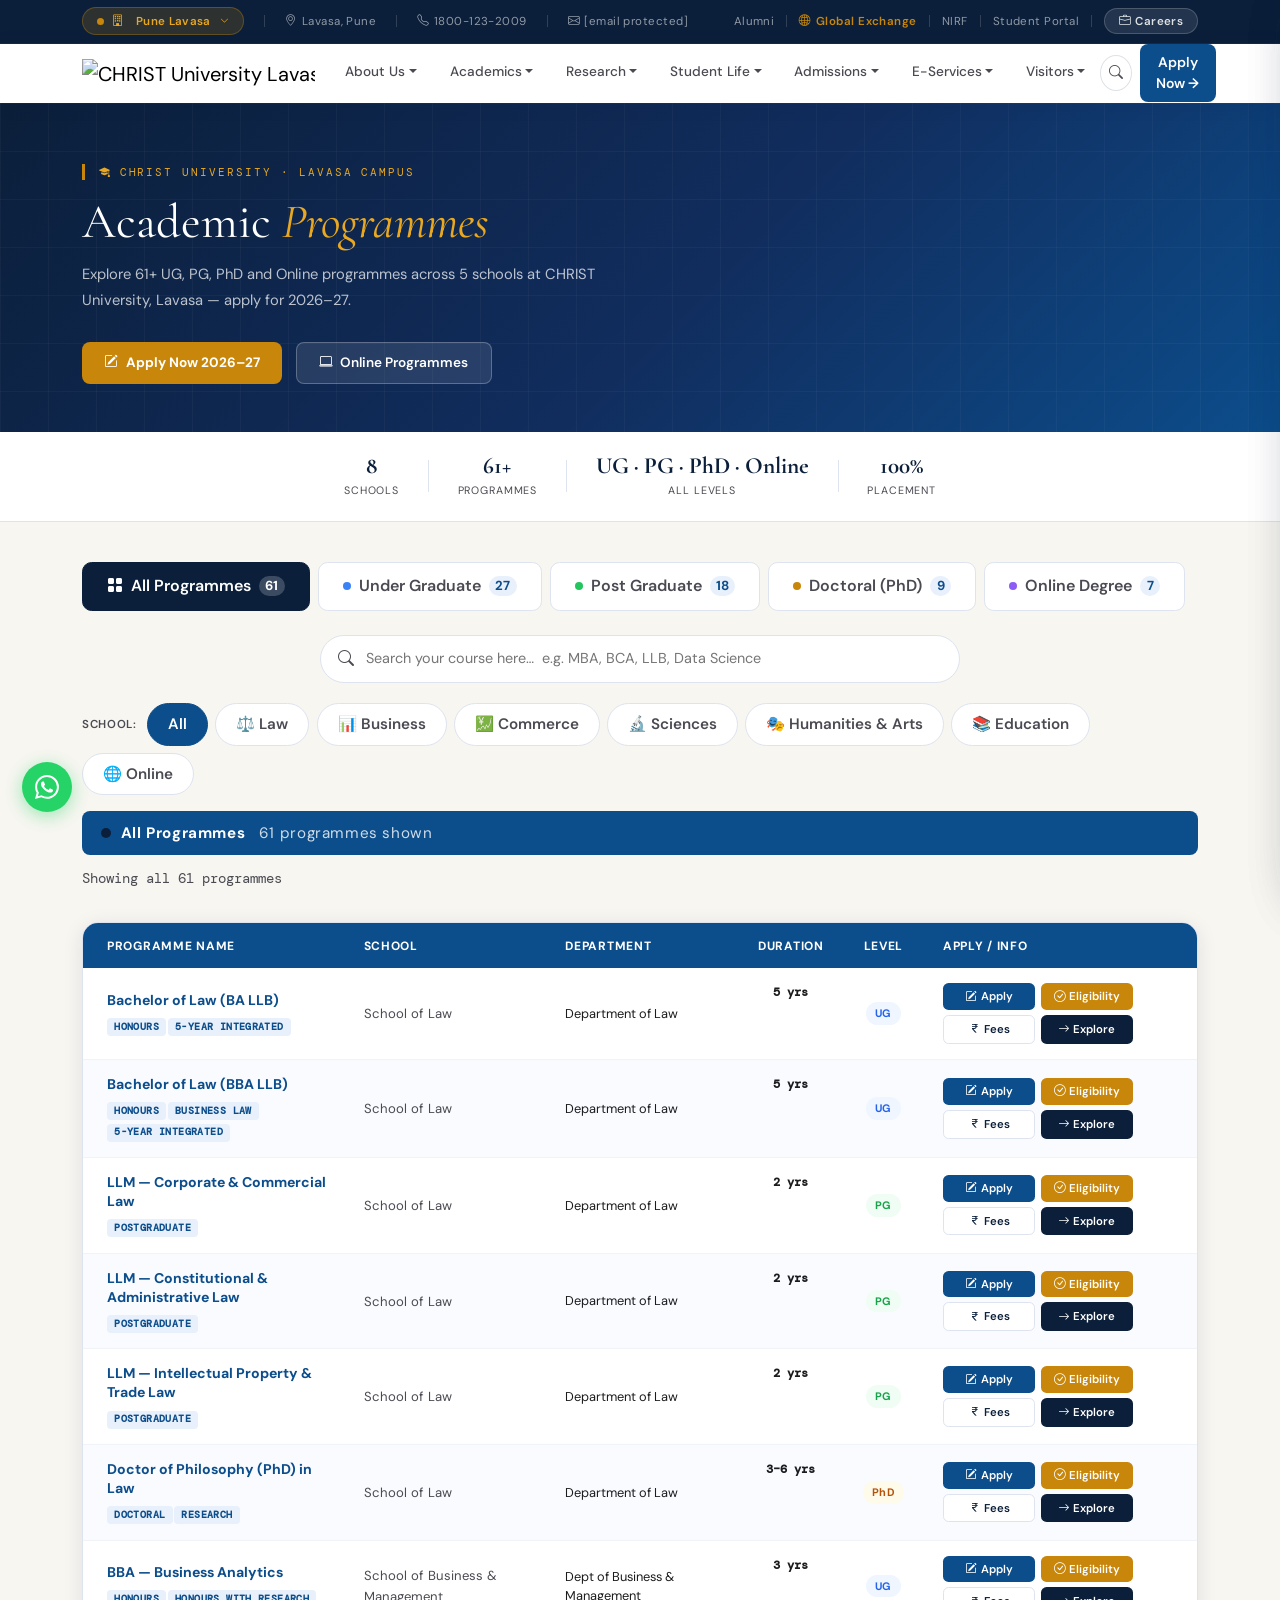
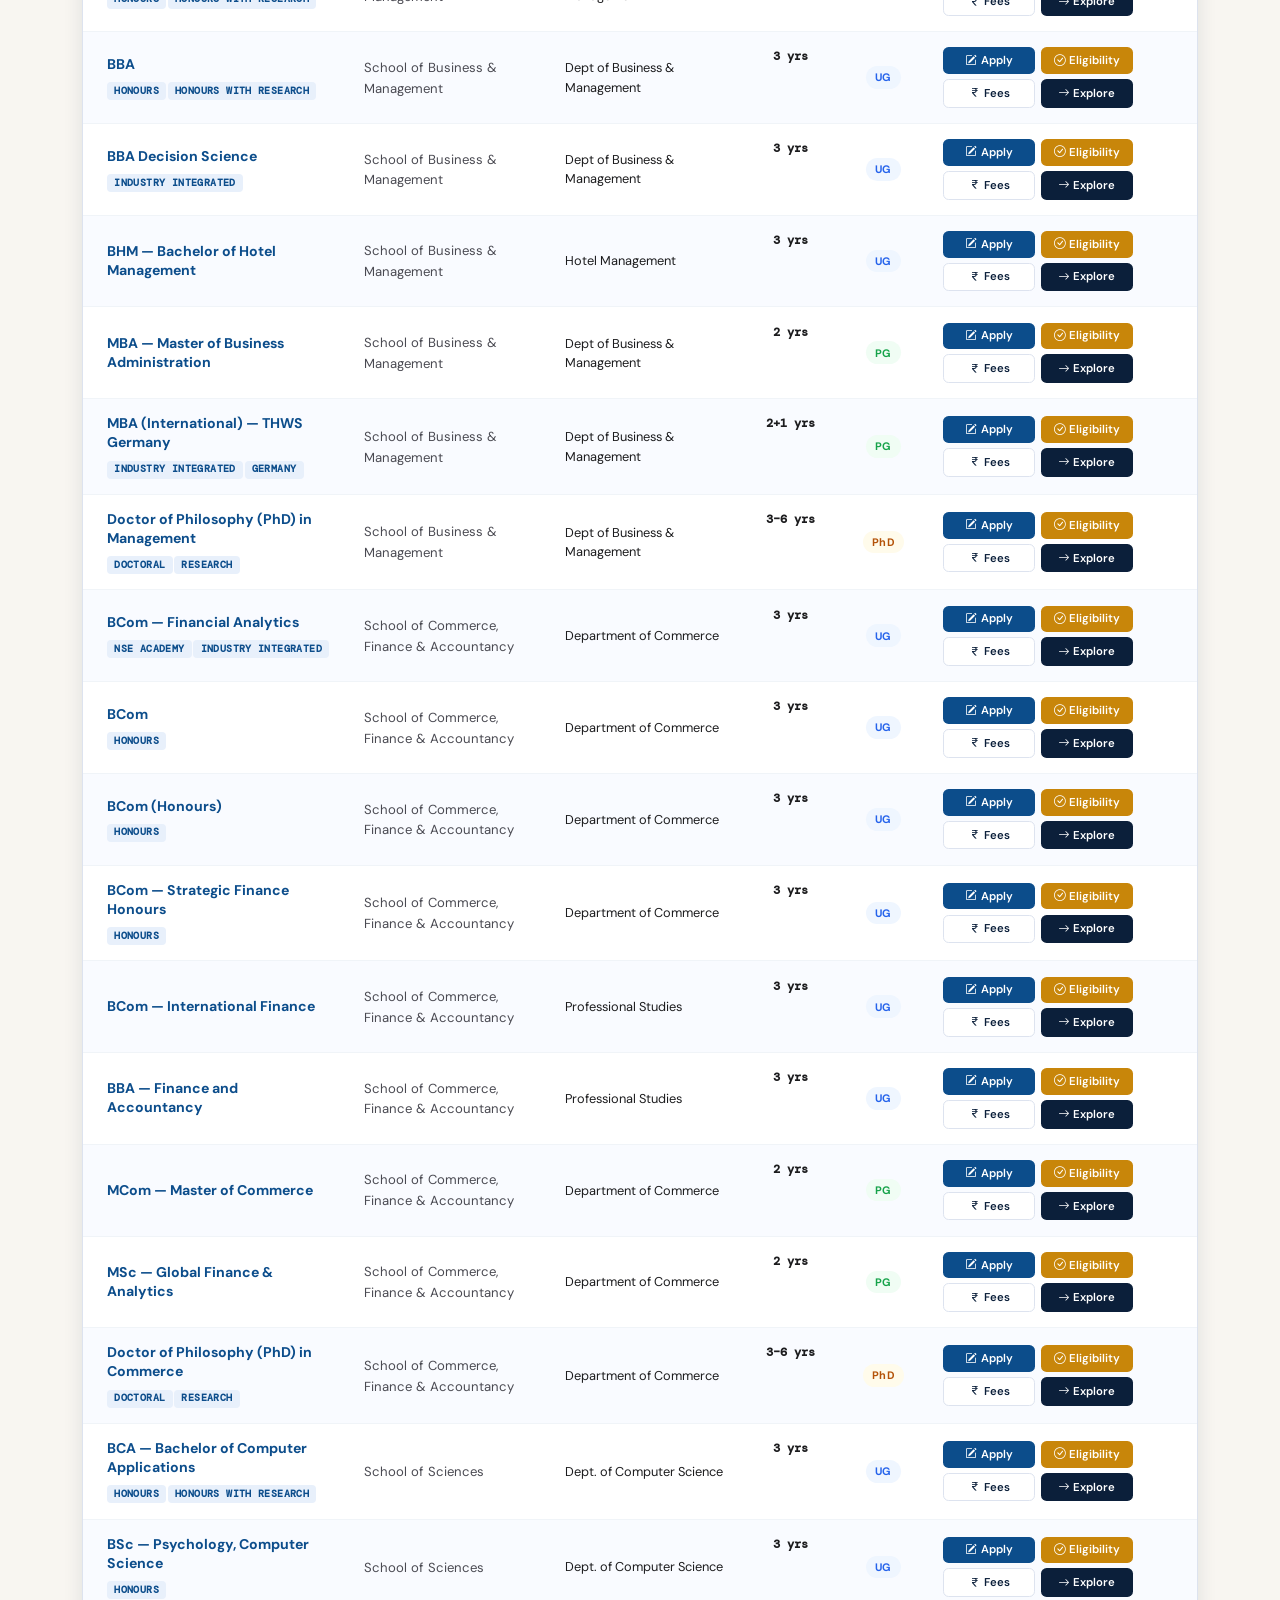
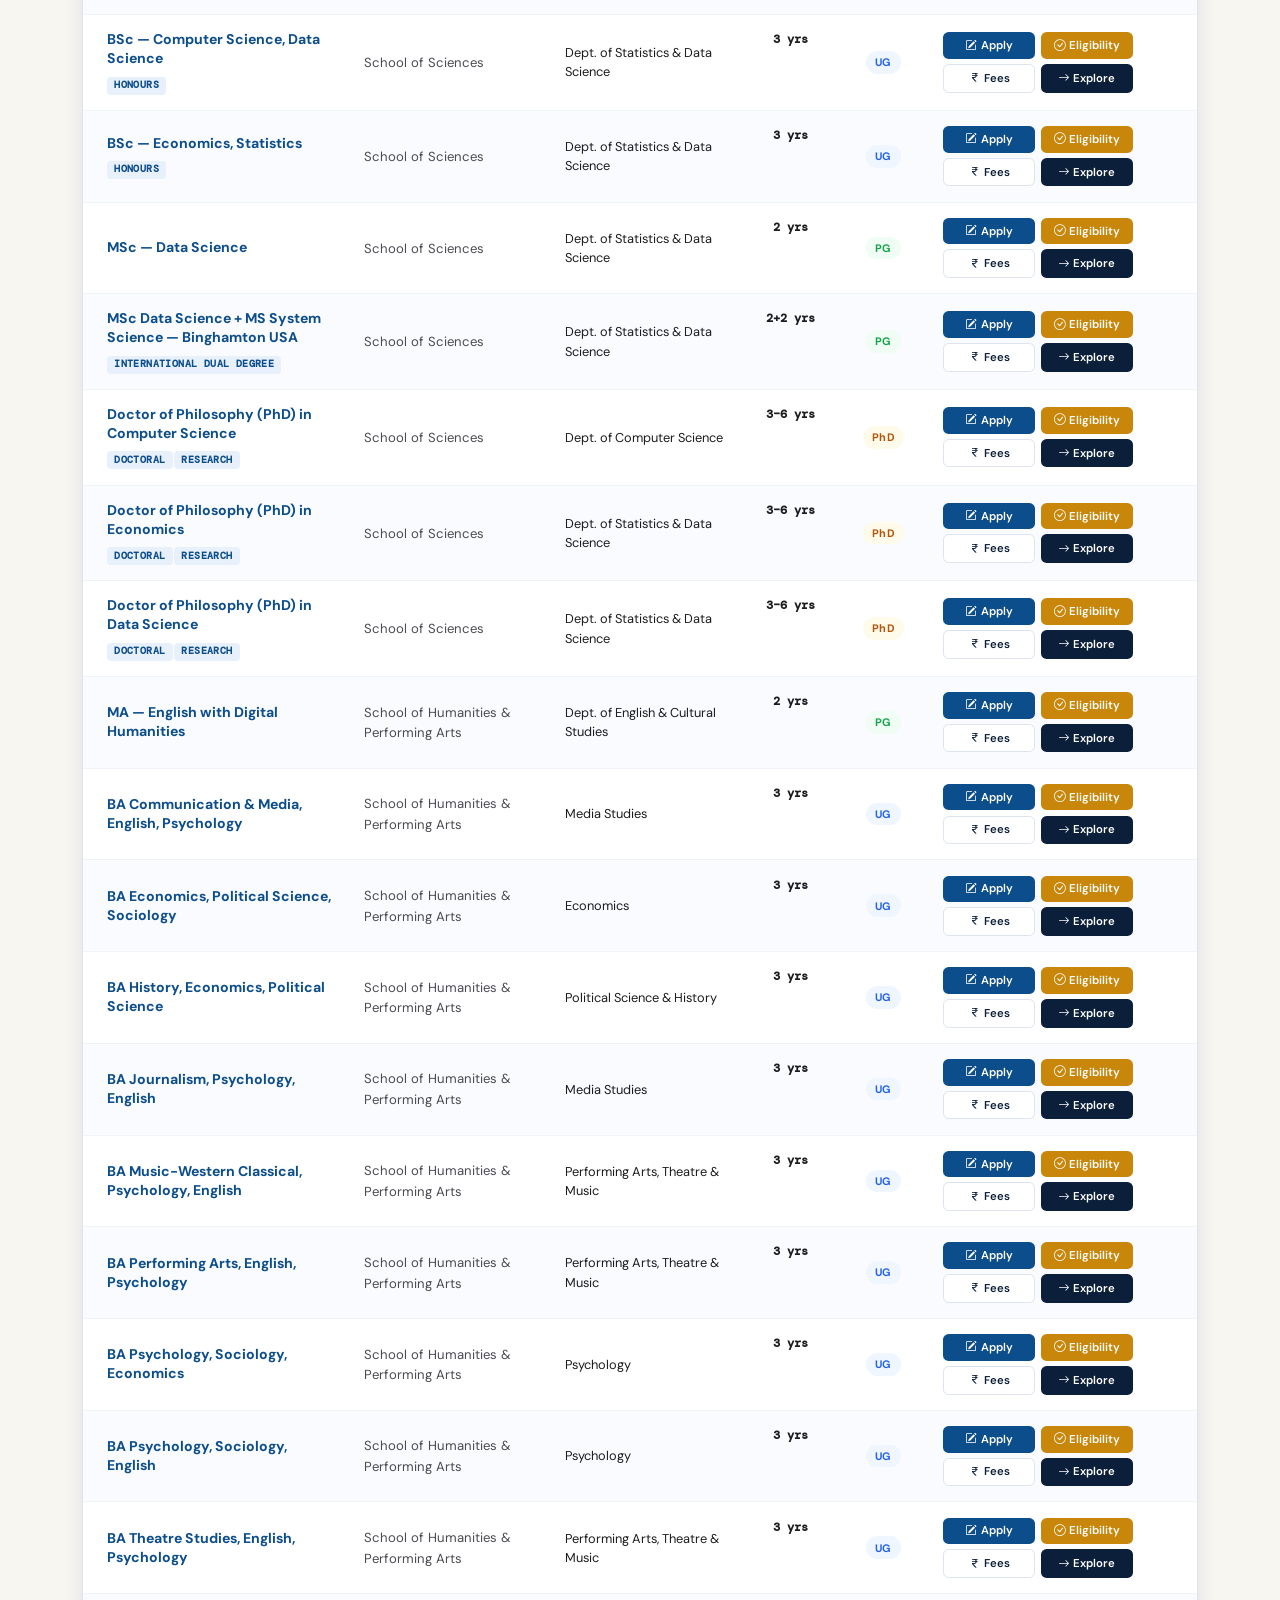
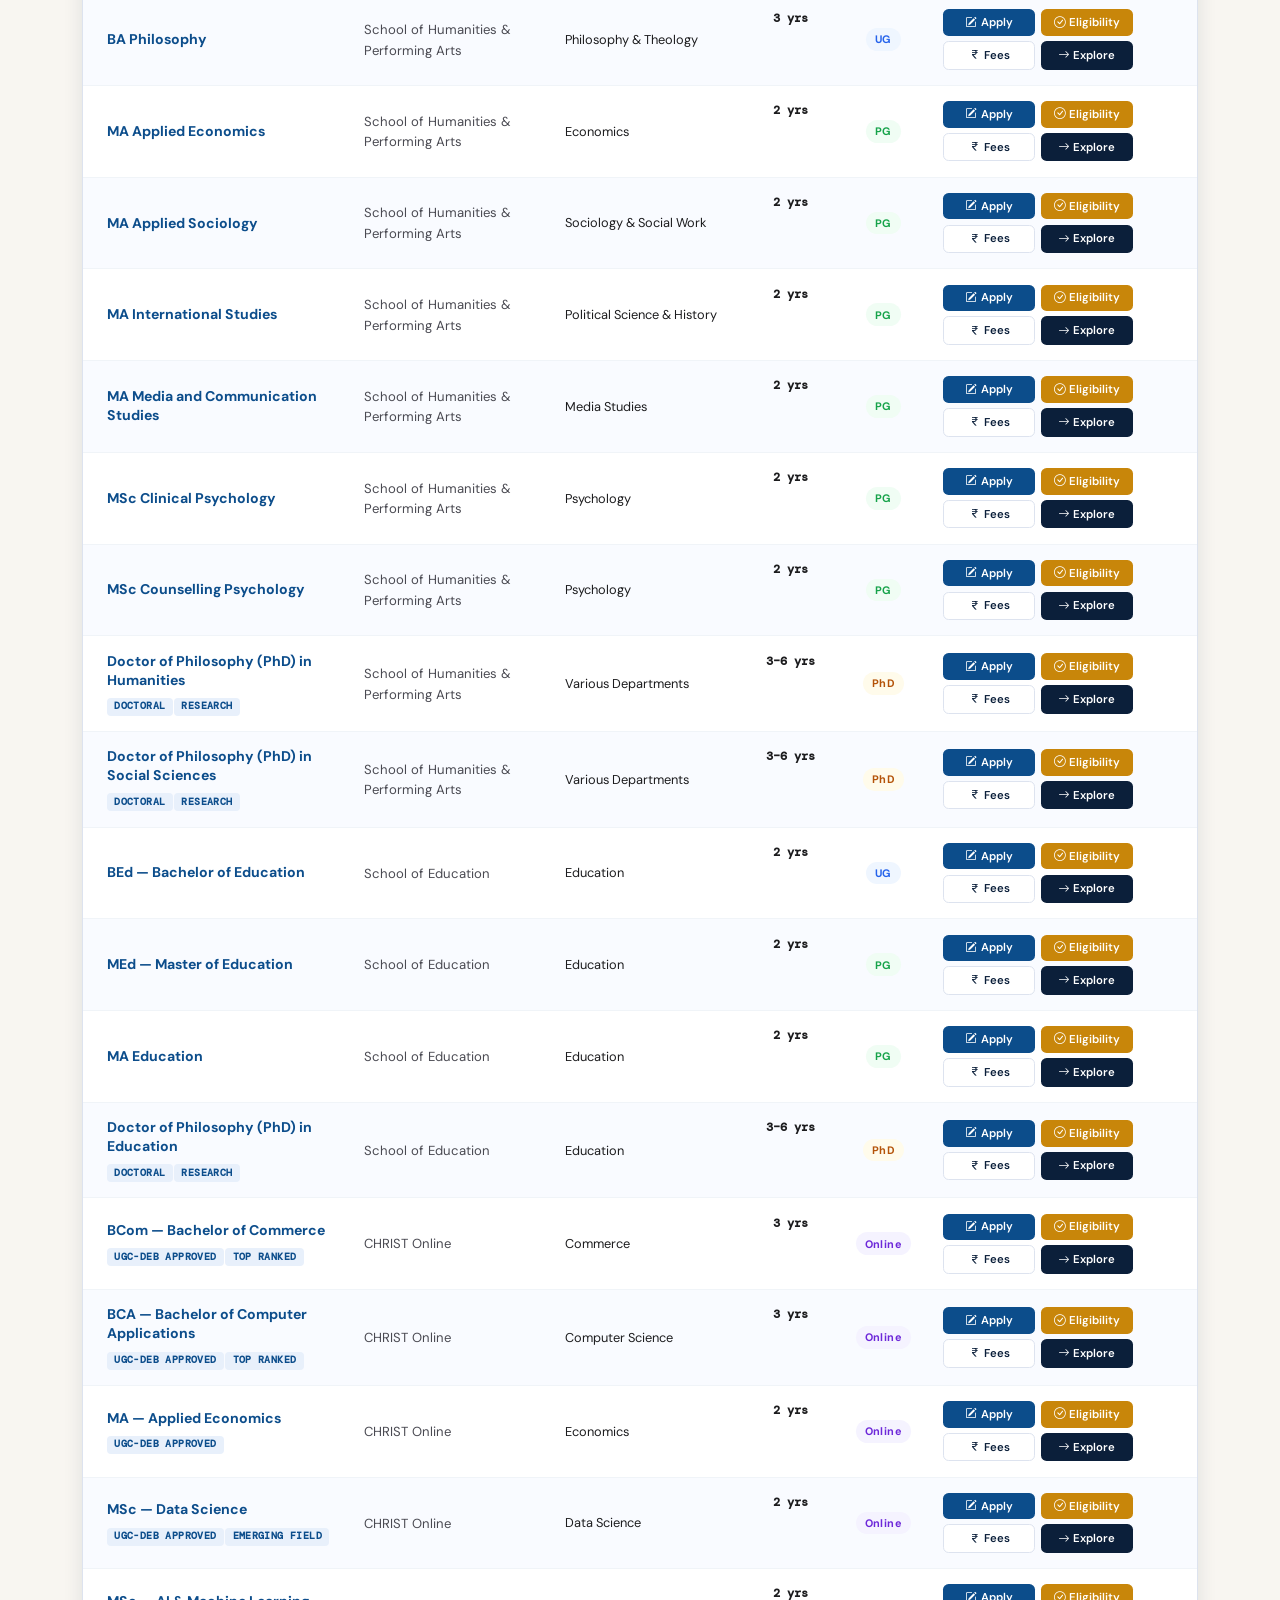
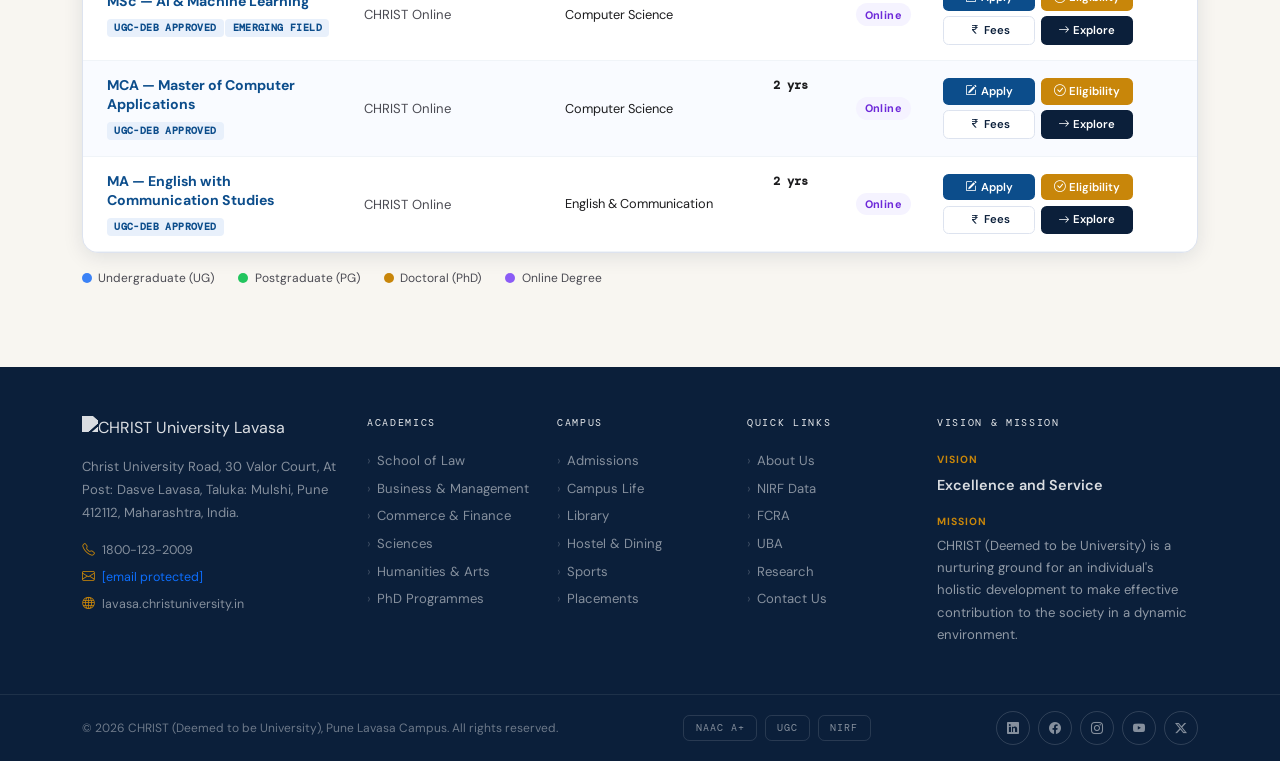
==== commit d6ec4fac: "Updated files to v5" ====
--- a/academics.html
+++ b/academics.html
@@ -3,11 +3,34 @@
 <head>
 <meta charset="UTF-8">
 <meta name="viewport" content="width=device-width, initial-scale=1.0">
-<title>Academic Programmes | CHRIST University Lavasa | UG, PG, PhD &amp; Online 2025&#8211;26</title>
+  <meta name="theme-color" content="#0B1F3A">
+  <link rel="preconnect" href="https://fonts.googleapis.com">
+  <link rel="preconnect" href="https://fonts.gstatic.com" crossorigin>
+  <link rel="preconnect" href="https://cdn.jsdelivr.net">
+  <meta name="description" content="Explore 61+ programmes at CHRIST University Lavasa — UG, PG, PhD and online degrees in Law, Business, Commerce, Sciences and Humanities. Admissions open 2026–27.">
+  <meta name="robots" content="index, follow">
+  <link rel="canonical" href="https://lavasa.christuniversity.in/academics">
+  <meta property="og:type" content="website">
+  <meta property="og:title" content="Academic Programmes 2026–27 | CHRIST University Lavasa">
+  <meta property="og:description" content="Explore 61+ programmes at CHRIST University Lavasa — UG, PG, PhD and online degrees in Law, Business, Commerce, Sciences and Humanities. Admissions open 2026–27.">
+  <meta property="og:image" content="https://lavasa.christuniversity.in/images/common/banner/2.webp">
+  <meta property="og:url" content="https://lavasa.christuniversity.in/academics">
+  <meta property="og:site_name" content="CHRIST University Lavasa">
+  <meta name="twitter:card" content="summary_large_image">
+  <meta name="twitter:title" content="Academic Programmes 2026–27 | CHRIST University Lavasa">
+  <meta name="twitter:description" content="Explore 61+ programmes at CHRIST University Lavasa — UG, PG, PhD and online degrees in Law, Business, Commerce, Sciences and Humanities. Admissions open 2026–27.">
+  <meta name="twitter:image" content="https://lavasa.christuniversity.in/images/common/banner/2.webp">
+  <link rel="icon" type="image/png" href="images/common/favicon.png">
+  <link rel="apple-touch-icon" href="images/common/favicon.png">
+<title>Academic Programmes | CHRIST University Lavasa | UG, PG, PhD &amp; Online 2026&#8211;27</title>
 <link href="https://cdn.jsdelivr.net/npm/bootstrap@5.3.3/dist/css/bootstrap.min.css" rel="stylesheet">
 <link href="https://cdn.jsdelivr.net/npm/bootstrap-icons@1.11.3/font/bootstrap-icons.min.css" rel="stylesheet">
 <link href="https://fonts.googleapis.com/css2?family=Cormorant+Garamond:ital,wght@0,300;0,400;0,600;0,700;1,300;1,400&family=DM+Sans:opsz,wght@9..40,300;9..40,400;9..40,500;9..40,600&family=DM+Mono:wght@400;500&display=swap" rel="stylesheet">
 <link rel="stylesheet" href="common.css">
+<script>
+  window.va = window.va || function () { (window.vaq = window.vaq || []).push(arguments); };
+</script>
+<script defer src="/_vercel/insights/script.js"></script>
 <style>
 :root{--cu-navy:#0B1F3A;--cu-blue:#0C4D8B;--cu-blue-lt:#1A6BC4;--cu-blue-pale:#E8F0FB;--cu-gold:#C8860A;--cu-gold-lt:#E9A820;--cu-gold-pale:#FDF3E0;--cu-cream:#F8F6F1;--cu-text:#1C1C1E;--cu-text-2:#4A5568;--cu-text-3:#9CA3AF;--cu-border:#E5E9F0;--shadow-sm:0 2px 12px rgba(11,31,58,.07);--shadow:0 6px 32px rgba(11,31,58,.10);--shadow-lg:0 20px 60px rgba(11,31,58,.14);}
 html{scroll-behavior:smooth;}
@@ -67,7 +90,7 @@
 .campus-current-btn .cc-chevron{font-size:.55rem;transition:transform .22s;margin-left:.1rem;}
 .campus-switcher.open .cc-chevron{transform:rotate(180deg);}
 /* Dropdown panel */
-.campus-drop{position:absolute;top:calc(100% + .75rem);left:0;right:auto;
+.campus-drop{position:absolute;top:calc(100% + .2rem);left:0;right:auto;
   background:#fff;border-radius:1rem;border:1px solid rgba(11,31,58,.1);
   box-shadow:0 20px 60px rgba(11,31,58,.18);z-index:1050;
   width:700px;max-width:calc(100vw - 2rem);opacity:0;transform:translateY(-8px);
@@ -1858,7 +1881,7 @@
 </head>
 <body>
 
-<div id="cu-nav-placeholder"></div>
+<div id="cu-nav-placeholder" style="min-height:90px;"></div>
 
 
 
@@ -1873,9 +1896,9 @@
   <div class="container-xl" style="position:relative;z-index:1;">
     <div class="acpg-hero-label"><i class="bi bi-mortarboard-fill"></i> CHRIST University &middot; Lavasa Campus</div>
     <h1 itemprop="name">Academic <em>Programmes</em></h1>
-    <p itemprop="description">Explore <span id="heroPrgCount">61</span>+ UG, PG, PhD and Online programmes across 5 schools at CHRIST University, Lavasa &mdash; apply for 2025&ndash;26.</p>
+    <p itemprop="description">Explore <span id="heroPrgCount">61</span>+ UG, PG, PhD and Online programmes across 5 schools at CHRIST University, Lavasa &mdash; apply for 2026&ndash;27.</p>
     <div class="acpg-hero-btns">
-      <a href="https://espro.christuniversity.in/Application/" target="_blank" rel="noopener" class="acpg-btn-gold"><i class="bi bi-pencil-square"></i> Apply Now 2025&ndash;26</a>
+      <a href="https://espro.christuniversity.in/Application/" target="_blank" rel="noopener" class="acpg-btn-gold"><i class="bi bi-pencil-square"></i> Apply Now 2026&ndash;27</a>
       <a href="https://online.christuniversity.in/" target="_blank" rel="noopener" class="acpg-btn-ghost"><i class="bi bi-laptop"></i> Online Programmes</a>
     </div>
   </div>
@@ -2122,11 +2145,11 @@
       </button>
       <div class="mob-sub" id="mob-acc-campuses">
         <a href="#" style="color:var(--cu-gold);font-weight:600;"><i class="bi bi-geo-alt-fill"></i>Pune Lavasa (Current)</a>
-        <a href="https://christuniversity.in" target="_blank"><i class="bi bi-building"></i>Bangalore Central</a>
-        <a href="https://kengeri.christuniversity.in" target="_blank"><i class="bi bi-building"></i>Bangalore Kengeri</a>
-        <a href="https://brc.christuniversity.in" target="_blank"><i class="bi bi-building"></i>Bangalore BGR (BRC)</a>
-        <a href="https://byc.christuniversity.in" target="_blank"><i class="bi bi-building"></i>Bangalore BYC</a>
-        <a href="https://delhi.christuniversity.in" target="_blank"><i class="bi bi-building"></i>Delhi NCR</a>
+        <a href="https://christuniversity.in" target="_blank" rel="noopener noreferrer"><i class="bi bi-building"></i>Bangalore Central</a>
+        <a href="https://kengeri.christuniversity.in" target="_blank" rel="noopener noreferrer"><i class="bi bi-building"></i>Bangalore Kengeri</a>
+        <a href="https://brc.christuniversity.in" target="_blank" rel="noopener noreferrer"><i class="bi bi-building"></i>Bangalore BGR (BRC)</a>
+        <a href="https://byc.christuniversity.in" target="_blank" rel="noopener noreferrer"><i class="bi bi-building"></i>Bangalore BYC</a>
+        <a href="https://delhi.christuniversity.in" target="_blank" rel="noopener noreferrer"><i class="bi bi-building"></i>Delhi NCR</a>
       </div>
     </div>
 
@@ -2167,7 +2190,7 @@
         <a href="#" class="mob-social-btn"><i class="bi bi-youtube"></i></a>
         <a href="#" class="mob-social-btn"><i class="bi bi-linkedin"></i></a>
       </div>
-      <a href="https://espro.christuniversity.in/Application/" target="_blank" class="btn btn-cu-blue btn-sm px-4 rounded-pill" style="font-size:.78rem;">
+      <a href="https://espro.christuniversity.in/Application/" target="_blank" rel="noopener noreferrer" class="btn btn-cu-blue btn-sm px-4 rounded-pill" style="font-size:.78rem;">
         Apply Now →
       </a>
     </div>
@@ -2256,7 +2279,45 @@
 function showElig(id){var p=PROGS.find(function(x){return x.id===id;});if(!p)return;var t=document.getElementById("eligModalTitle"),b=document.getElementById("eligModalBody"),m=document.getElementById("eligModal");if(t)t.textContent=p.name;if(b)b.innerHTML=p.elig||"<p>Information not available.</p>";if(m)m.classList.add("open");}
 function showFees(id){var p=PROGS.find(function(x){return x.id===id;});if(!p)return;var t=document.getElementById("feesModalTitle"),b=document.getElementById("feesModalBody"),m=document.getElementById("feesModal");if(t)t.textContent=p.name;if(b)b.innerHTML=p.fees||"<p>Fee information not available.</p>";if(m)m.classList.add("open");}
 function closeModal(id){var m=document.getElementById(id);if(m)m.classList.remove("open");}
-document.addEventListener("DOMContentLoaded",function(){acRender();setTimeout(acRender,100);var hc=document.getElementById("heroPrgCount");if(hc)hc.textContent=PROGS.length;var inp=document.getElementById("acSearch"),clr=document.getElementById("acSearchClear");if(inp){inp.addEventListener("input",function(){acQ=this.value.trim();if(clr)clr.classList.toggle("vis",acQ.length>0);acRender();});}(function(){
+document.addEventListener("DOMContentLoaded",function(){
+// ── READ URL PARAMS — level & school from homepage carousel/cards ──
+(function(){
+  var params=new URLSearchParams(location.search);
+  var lvl=params.get('level');
+  var sch=params.get('school');
+  var q=params.get('q');
+  if(q){
+    acQ=q;
+    var inp=document.getElementById('acSearch');
+    var clr=document.getElementById('acSearchClear');
+    if(inp){inp.value=q;}
+    if(clr){clr.classList.add('vis');}
+  }
+  if(lvl){
+    acLevel=lvl;
+    var btn=document.querySelector('.acpg-tab[data-level="'+lvl+'"]');
+    if(btn){
+      document.querySelectorAll('.acpg-tab').forEach(function(b){b.classList.remove('active');b.setAttribute('aria-selected','false');});
+      btn.classList.add('active');btn.setAttribute('aria-selected','true');
+    }
+  }
+  if(sch){
+    acSch=sch;
+    var sbtn=document.querySelector('.acpg-sp[data-school="'+sch+'"]');
+    if(sbtn){
+      document.querySelectorAll('.acpg-sp').forEach(function(b){b.classList.remove('active');});
+      sbtn.classList.add('active');
+    }
+  }
+  // Scroll to programmes table after a short delay
+  if(lvl||sch){
+    setTimeout(function(){
+      var tbl=document.getElementById('acTable')||document.querySelector('.acpg-table-wrap')||document.querySelector('.acpg-wrap');
+      if(tbl)tbl.scrollIntoView({behavior:'smooth',block:'start'});
+    },400);
+  }
+})();
+acRender();setTimeout(acRender,100);var hc=document.getElementById("heroPrgCount");if(hc)hc.textContent=PROGS.length;var inp=document.getElementById("acSearch"),clr=document.getElementById("acSearchClear");if(inp){inp.addEventListener("input",function(){acQ=this.value.trim();if(clr)clr.classList.toggle("vis",acQ.length>0);acRender();});}(function(){
   var btn=document.getElementById("scrollTop");
   if(!btn)return;
   // Method 1: IntersectionObserver on the topbar
@@ -2302,5 +2363,11 @@
   loadComponent('footer.html', 'cu-footer-placeholder');
 })();
 </script>
+
+
+<!-- ═══ WHATSAPP QUICK CONTACT ═══ -->
+<a href="https://wa.me/912022931000?text=Hi%2C%20I%20would%20like%20to%20know%20more%20about%20admissions%20at%20CHRIST%20University%20Lavasa." target="_blank" rel="noopener noreferrer" id="waFloatBtn" title="Chat with Admissions on WhatsApp" aria-label="Chat with Admissions on WhatsApp" style="position:fixed;bottom:5.5rem;left:1.4rem;z-index:9998;width:50px;height:50px;background:#25D366;border-radius:50%;display:flex;align-items:center;justify-content:center;box-shadow:0 4px 18px rgba(37,211,102,.45);text-decoration:none;transition:transform .2s,box-shadow .2s;" onmouseover="this.style.transform='scale(1.12)';this.style.boxShadow='0 6px 24px rgba(37,211,102,.6)'" onmouseout="this.style.transform='scale(1)';this.style.boxShadow='0 4px 18px rgba(37,211,102,.45)'">
+  <svg xmlns="http://www.w3.org/2000/svg" width="24" height="24" fill="#fff" viewBox="0 0 16 16" aria-hidden="true" focusable="false"><path d="M13.601 2.326A7.854 7.854 0 0 0 7.994 0C3.627 0 .068 3.558.064 7.926c0 1.399.366 2.76 1.057 3.965L0 16l4.204-1.102a7.933 7.933 0 0 0 3.79.965h.004c4.368 0 7.926-3.558 7.93-7.93A7.898 7.898 0 0 0 13.6 2.326zM7.994 14.521a6.573 6.573 0 0 1-3.356-.92l-.24-.144-2.494.654.666-2.433-.156-.251a6.56 6.56 0 0 1-1.007-3.505c0-3.626 2.957-6.584 6.591-6.584a6.56 6.56 0 0 1 4.66 1.931 6.557 6.557 0 0 1 1.928 4.66c-.004 3.639-2.961 6.592-6.592 6.592zm3.615-4.934c-.197-.099-1.17-.578-1.353-.646-.182-.065-.315-.099-.445.099-.133.197-.513.646-.627.775-.114.133-.232.148-.43.05-.197-.1-.836-.308-1.592-.985-.59-.525-.985-1.175-1.103-1.372-.114-.198-.011-.304.088-.403.087-.088.197-.232.296-.346.1-.114.133-.198.198-.33.065-.134.034-.248-.015-.347-.05-.099-.445-1.076-.612-1.47-.16-.389-.323-.335-.445-.34-.114-.007-.247-.007-.38-.007a.729.729 0 0 0-.529.247c-.182.198-.691.677-.691 1.654 0 .977.71 1.916.81 2.049.098.133 1.394 2.132 3.383 2.992.47.205.84.326 1.129.418.475.152.904.129 1.246.08.38-.058 1.171-.48 1.338-.943.164-.464.164-.86.114-.943-.049-.084-.182-.133-.38-.232z"/></svg>
+</a>
 </body>
 </html>
--- a/common.css
+++ b/common.css
@@ -60,7 +60,7 @@
 .campus-current-btn .cc-chevron{font-size:.55rem;transition:transform .22s;margin-left:.1rem;}
 .campus-switcher.open .cc-chevron{transform:rotate(180deg);}
 /* Dropdown panel */
-.campus-drop{position:absolute;top:calc(100% + 2px);left:0;right:auto;
+.campus-drop{will-change:opacity,transform;position:absolute;top:calc(100% + 2px);left:0;right:auto;
   background:#fff;border-radius:1rem;border:1px solid rgba(11,31,58,.1);
   box-shadow:0 20px 60px rgba(11,31,58,.18);z-index:1050;
   width:700px;max-width:calc(100vw - 2rem);opacity:0;transform:translateY(-8px);
@@ -141,11 +141,11 @@
 .carousel-item.active .slide-bg{transform:scale(1);}
 .slide-overlay{position:absolute;inset:0;background:linear-gradient(100deg,rgba(7,15,30,.82) 0%,rgba(7,15,30,.45) 55%,rgba(7,15,30,.18) 100%);}
 .slide-overlay::after{content:'';position:absolute;bottom:0;left:0;right:0;height:38%;background:linear-gradient(to top,rgba(7,15,30,.88),transparent);}
-.sb1{background:url("1.webp") center center/cover no-repeat;}
-.sb2{background:url("2.webp") center center/cover no-repeat;}
-.sb3{background:url("3.webp") center 30%/cover no-repeat;}
-.sb4{background:url("4.webp") center 40%/cover no-repeat;}
-.sb5{background:url("5.webp") center 40%/cover no-repeat;}
+.sb1{background:url("images/common/banner/1.webp") center center/cover no-repeat;}
+.sb2{background:url("images/common/banner/2.webp") center center/cover no-repeat;}
+.sb3{background:url("images/common/banner/3.webp") center 30%/cover no-repeat;}
+.sb4{background:url("images/common/banner/4.webp") center 40%/cover no-repeat;}
+.sb5{background:url("images/common/banner/5.webp") center 40%/cover no-repeat;}
 .sb1::before,.sb2::before,.sb3::before,.sb4::before,.sb5::before{content:'';position:absolute;inset:0;opacity:.035;background-image:linear-gradient(rgba(255,255,255,1) 1px,transparent 1px),linear-gradient(90deg,rgba(255,255,255,1) 1px,transparent 1px);background-size:64px 64px;}
 .sb-icon{position:absolute;inset:0;display:flex;align-items:center;justify-content:center;font-size:8rem;opacity:.06;pointer-events:none;}
 .slide-tag{opacity:0;transform:translateY(18px);transition:opacity .55s .2s,transform .55s .2s;}
@@ -166,15 +166,26 @@
 .carousel-indicators .active{background:var(--cu-gold);width:26px;border-radius:3.5px;}
 .hero-progress{position:absolute;bottom:0;left:0;right:0;height:3px;background:rgba(255,255,255,.08);z-index:20;}
 .hero-progress-fill{height:100%;background:linear-gradient(90deg,var(--cu-gold),var(--cu-gold-lt));width:0;transition:width linear;}
-.hero-live-badge{position:absolute;top:1.5rem;right:3%;z-index:20;background:rgba(11,31,58,.88);border:1px solid rgba(255,255,255,.1);backdrop-filter:blur(12px);border-radius:.6rem;padding:.7rem 1rem;opacity:0;transform:translateX(12px);transition:opacity .5s 1s,transform .5s 1s;}
-.hero-live-badge.show{opacity:1;transform:translateX(0);}
-.live-dot{width:7px;height:7px;background:#22c55e;border-radius:50%;animation:lpulse 1.8s infinite;flex-shrink:0;margin-top:3px;}
+.hero-live-badge{position:absolute;z-index:20;bottom:110px;right:22%;left:auto;background:rgba(11,31,58,.92);border:1px solid rgba(212,163,61,.35);backdrop-filter:blur(16px);border-radius:.85rem;padding:.85rem 1.2rem;opacity:0;transform:translateY(10px);transition:opacity .5s 1s,transform .5s 1s;width:auto;max-width:260px;}
+.hero-live-badge.show{opacity:1;transform:translateY(0);}
+#heroCarousel{overflow:hidden;}
+#heroCarousel{overflow:hidden;}
+.live-badge-icon{display:flex;align-items:center;justify-content:center;width:36px;height:36px;background:rgba(34,197,94,.15);border:1px solid rgba(34,197,94,.3);border-radius:50%;flex-shrink:0;}
+.live-dot{width:9px;height:9px;background:#22c55e;border-radius:50%;animation:lpulse 1.8s infinite;flex-shrink:0;}
+.live-badge-body strong{font-size:.8rem;color:#fff;letter-spacing:.03em;text-transform:uppercase;}
+.live-badge-body span{display:block;font-size:.72rem;color:rgba(255,255,255,.55);margin:.1rem 0 .55rem;}
+.live-badge-cta{display:inline-block;font-size:.72rem;font-weight:700;color:var(--cu-navy);background:var(--cu-gold);padding:.22rem .75rem;border-radius:2rem;text-decoration:none;letter-spacing:.02em;transition:background .2s;}
+.live-badge-cta:hover{background:var(--cu-gold-lt);color:var(--cu-navy);}
 @keyframes lpulse{0%,100%{box-shadow:0 0 0 2px rgba(34,197,94,.3)}50%{box-shadow:0 0 0 6px rgba(34,197,94,.06)}}
-.hero-thumbs{position:absolute;right:2%;top:50%;transform:translateY(-50%);z-index:20;display:flex;flex-direction:column;gap:.5rem;}
-.hero-thumb{width:60px;height:40px;border-radius:6px;overflow:hidden;cursor:pointer;border:2px solid transparent;opacity:.45;transition:all .25s;}
-.hero-thumb.active{border-color:var(--cu-gold);opacity:1;}
-.hero-thumb:hover{opacity:.8;}
-.hero-thumb-inner{width:100%;height:100%;display:flex;align-items:center;justify-content:center;font-size:1.3rem;}
+.hero-thumbs{position:absolute;right:2%;top:50%;transform:translateY(-50%);z-index:20;display:flex;flex-direction:column;gap:.6rem;}
+.hero-thumb{display:flex;align-items:center;gap:.55rem;cursor:pointer;opacity:.35;transition:opacity .3s,transform .3s;padding:.2rem 0;}
+.hero-thumb:hover{opacity:.65;}
+.hero-thumb.active{opacity:1;}
+.ht-line{display:block;width:2px;height:28px;background:rgba(255,255,255,.35);border-radius:2px;transition:height .3s,background .3s;}
+.hero-thumb.active .ht-line{height:36px;background:var(--cu-gold);}
+.ht-label{font-family:'DM Mono',monospace;font-size:.6rem;color:rgba(255,255,255,.5);letter-spacing:.08em;transition:color .3s;}
+.hero-thumb.active .ht-label{color:var(--cu-gold);}
+.hero-thumb-inner{display:none;}
 .hero-counter{position:absolute;bottom:1.8rem;right:3%;z-index:20;display:flex;align-items:baseline;gap:.35rem;}
 .hero-counter .cur{font-family:'Cormorant Garamond',serif;font-size:1.9rem;font-weight:600;color:#fff;line-height:1;}
 .hero-counter .sep{color:rgba(255,255,255,.3);font-size:.85rem;}
@@ -1028,7 +1039,7 @@
 .footer-contact-item .icon{color:var(--cu-gold);flex-shrink:0;}
 .footer-border{border-top:1px solid rgba(255,255,255,.08);}
 .footer-badge{border:1px solid rgba(255,255,255,.12);border-radius:.4rem;padding:.28rem .7rem;font-size:.62rem;letter-spacing:.1em;text-transform:uppercase;color:rgba(255,255,255,.5);font-family:'DM Mono',monospace;}
-.social-btn{width:34px;height:34px;border-radius:50%;border:1px solid rgba(255,255,255,.15);display:flex;align-items:center;justify-content:center;color:rgba(255,255,255,.5);font-size:.75rem;font-weight:700;text-decoration:none;transition:all .2s;}
+.social-btn{width:34px;height:34px;border-radius:50%;border:1px solid rgba(255,255,255,.15);display:flex;align-items:center;justify-content:center;color:rgba(255,255,255,.5);font-size:.88rem;text-decoration:none;transition:all .2s;}
 .social-btn:hover{background:var(--cu-gold);border-color:var(--cu-gold);color:var(--cu-navy);}
 
 /* SCROLL TOP */
@@ -1075,7 +1086,7 @@
 .mob-overlay{position:fixed;inset:0;background:rgba(11,31,58,.6);z-index:2099;
   opacity:0;pointer-events:none;transition:opacity .32s;backdrop-filter:blur(4px);}
 .mob-overlay.open{opacity:1;pointer-events:all;}
-.mob-drawer{position:fixed;top:0;right:0;bottom:0;width:320px;max-width:94vw;
+.mob-drawer{will-change:transform;position:fixed;top:0;right:0;bottom:0;width:320px;max-width:94vw;
   background:#fff;z-index:2100;display:flex;flex-direction:column;
   transform:translateX(110%);transition:transform .35s cubic-bezier(.25,.46,.45,.94);
   box-shadow:-12px 0 50px rgba(11,31,58,.2);}
@@ -1510,3 +1521,839 @@
   outline: none !important;
   box-shadow: none !important;
 }
+
+/* ══ GLASS NAVBAR — Frosted Light v1 ════════════════════════════════════ */
+#mainNav{background:rgba(255,255,255,.72)!important;backdrop-filter:blur(18px) saturate(1.8)!important;-webkit-backdrop-filter:blur(18px) saturate(1.8)!important;border-bottom:1px solid rgba(255,255,255,.45)!important;box-shadow:0 2px 20px rgba(11,31,58,.08),inset 0 1px 0 rgba(255,255,255,.6)!important;transition:background .35s ease,box-shadow .35s ease!important;}
+#mainNav.is-sticky{background:rgba(255,255,255,.88)!important;box-shadow:0 4px 28px rgba(11,31,58,.11),inset 0 1px 0 rgba(255,255,255,.8)!important;}
+#mainNav .dropdown-menu{background:#fff!important;backdrop-filter:none!important;-webkit-backdrop-filter:none!important;}
+
+/* ══ GLASS — FYD Search Bar ═════════════════════════════════════════════ */
+.fyd-search-wrap{background:rgba(255,255,255,.75)!important;backdrop-filter:blur(16px) saturate(1.6)!important;-webkit-backdrop-filter:blur(16px) saturate(1.6)!important;border:1.5px solid rgba(255,255,255,.55)!important;box-shadow:0 8px 32px rgba(11,31,58,.1),inset 0 1px 0 rgba(255,255,255,.8)!important;}
+.fyd-search-wrap:focus-within{background:rgba(255,255,255,.92)!important;border-color:rgba(12,77,139,.35)!important;box-shadow:0 8px 36px rgba(12,77,139,.14),inset 0 1px 0 rgba(255,255,255,.9)!important;}
+
+/* ══ GLASS — Applications Open Badge ═══════════════════════════════════ */
+.hero-live-badge,#heroLive{background:rgba(11,31,58,.65)!important;backdrop-filter:blur(20px) saturate(1.8)!important;-webkit-backdrop-filter:blur(20px) saturate(1.8)!important;border:1px solid rgba(255,255,255,.12)!important;box-shadow:0 8px 32px rgba(0,0,0,.25),inset 0 1px 0 rgba(255,255,255,.08)!important;}
+
+/* ══ GLASS — Scroll To Top Button ══════════════════════════════════════ */
+#scrollTop{background:rgba(12,77,139,.75)!important;backdrop-filter:blur(12px) saturate(1.6)!important;-webkit-backdrop-filter:blur(12px) saturate(1.6)!important;border:1px solid rgba(255,255,255,.2)!important;box-shadow:0 4px 20px rgba(12,77,139,.3),inset 0 1px 0 rgba(255,255,255,.15)!important;}
+#scrollTop:hover{background:rgba(11,31,58,.85)!important;box-shadow:0 6px 28px rgba(12,77,139,.4)!important;}
+
+/* ══ GLASS — Hero Stats Strip ═══════════════════════════════════════════ */
+.hero-stats-strip{background:rgba(11,31,58,.55)!important;backdrop-filter:blur(20px) saturate(1.8)!important;-webkit-backdrop-filter:blur(20px) saturate(1.8)!important;border-top:1px solid rgba(255,255,255,.08)!important;}
+
+/* ══ GLASS — Campus Switcher Dropdown ══════════════════════════════════ */
+.campus-drop{background:rgba(255,255,255,.88)!important;backdrop-filter:blur(24px) saturate(2)!important;-webkit-backdrop-filter:blur(24px) saturate(2)!important;border:1px solid rgba(255,255,255,.5)!important;box-shadow:0 20px 60px rgba(11,31,58,.16),inset 0 1px 0 rgba(255,255,255,.9)!important;}
+
+/* ══ GLASS — Mobile Drawer Header ══════════════════════════════════════ */
+.mob-drawer-header{background:rgba(255,255,255,.92)!important;backdrop-filter:blur(12px)!important;-webkit-backdrop-filter:blur(12px)!important;border-bottom:1px solid rgba(11,31,58,.08)!important;}
+
+/* ══ MEGA MENU FIXES ════════════════════════════════════════════════════ */
+.mega-dropdown .dropdown-menu.dd-mega{padding:0!important;max-width:900px!important;overflow:hidden!important;}
+.dd-mega-inner{display:flex!important;align-items:flex-start!important;padding:1.2rem 1rem!important;gap:0!important;flex-wrap:nowrap!important;overflow:hidden!important;}
+.dd-col{flex:1 1 0!important;min-width:0!important;overflow:hidden!important;}
+.dd-col .dd-col-head{font-size:.58rem!important;white-space:nowrap!important;overflow:hidden!important;text-overflow:ellipsis!important;margin-bottom:.55rem!important;}
+.dd-link{font-size:.8rem!important;white-space:normal!important;line-height:1.3!important;padding:.38rem .5rem!important;gap:.4rem!important;}
+.dd-link i{flex-shrink:0!important;}
+.dd-divider-v{flex-shrink:0!important;width:1px!important;margin:0 .6rem!important;}
+
+/* ══ MOBILE DRAWER SCROLL ═══════════════════════════════════════════════ */
+.mob-sub{max-height:0!important;overflow:hidden!important;transition:max-height .4s ease!important;}
+.mob-sub.open{max-height:2400px!important;border-top:1px solid var(--cu-border)!important;}
+#mobDrawer{overflow-x:hidden!important;overflow-y:hidden!important;}
+.mob-drawer-body{flex:1 1 0%!important;min-height:0!important;overflow-y:auto!important;overflow-x:hidden!important;-webkit-overflow-scrolling:touch!important;}
+
+/* ══ WHATSAPP BUTTON MOBILE ═════════════════════════════════════════════ */
+@media(max-width:991px){#waFloatBtn{width:36px!important;height:36px!important;bottom:1rem!important;left:1rem!important;}#waFloatBtn svg{width:18px!important;height:18px!important;}}
+@media(max-width:575px){#waFloatBtn{width:32px!important;height:32px!important;}#waFloatBtn svg{width:14px!important;height:14px!important;}}
+/* ══ END ════════════════════════════════════════════════════════════════ */
+
+/* ══ FYD V2 — SCHOOL CAROUSEL + SMART SEARCH ════════════════════════════ */
+.fyd-carousel-wrap{position:relative;margin:0 -8px 2rem;overflow:hidden;}
+.fyd-carousel-track{display:flex;gap:16px;padding:8px 8px 16px;overflow-x:auto;scroll-snap-type:x mandatory;scrollbar-width:none;-ms-overflow-style:none;scroll-behavior:smooth;}
+.fyd-carousel-track::-webkit-scrollbar{display:none;}
+.fyd-school-card{flex:0 0 calc(25% - 12px);min-width:200px;scroll-snap-align:start;background:#fff;border:1.5px solid var(--cu-border);border-radius:16px;padding:24px 20px 20px;cursor:pointer;transition:all .28s ease;position:relative;overflow:hidden;box-shadow:0 2px 12px rgba(11,31,58,.05);}
+.fyd-school-card::before{content:'';position:absolute;top:0;left:0;right:0;height:3px;background:var(--cu-gold);transform:scaleX(0);transform-origin:left;transition:transform .28s ease;}
+.fyd-school-card:hover,.fyd-school-card.active{border-color:var(--cu-blue);box-shadow:0 8px 28px rgba(12,77,139,.13);transform:translateY(-4px);}
+.fyd-school-card:hover::before,.fyd-school-card.active::before{transform:scaleX(1);background:var(--cu-blue);}
+.fyd-school-card.active{background:var(--cu-navy);}
+.fyd-school-card.active .fyd-sc-name,.fyd-school-card.active .fyd-sc-count{color:#fff;}
+.fyd-school-card.active .fyd-sc-icon{background:rgba(255,255,255,.1);}
+.fyd-sc-icon{width:48px;height:48px;border-radius:12px;background:var(--cu-blue-pale);display:flex;align-items:center;justify-content:center;font-size:1.4rem;margin-bottom:14px;transition:background .2s;}
+.fyd-sc-name{font-family:'DM Sans',sans-serif;font-size:.88rem;font-weight:600;color:var(--cu-navy);line-height:1.35;margin-bottom:6px;transition:color .2s;}
+.fyd-sc-count{font-family:'DM Mono',monospace;font-size:.65rem;color:var(--cu-text-3);letter-spacing:.06em;transition:color .2s;}
+.fyd-carousel-prev,.fyd-carousel-next{position:absolute;top:50%;transform:translateY(-60%);width:36px;height:36px;border-radius:50%;background:#fff;border:1.5px solid var(--cu-border);display:flex;align-items:center;justify-content:center;cursor:pointer;z-index:10;font-size:.85rem;color:var(--cu-navy);box-shadow:0 2px 12px rgba(11,31,58,.1);transition:all .2s;}
+.fyd-carousel-prev:hover,.fyd-carousel-next:hover{background:var(--cu-navy);color:#fff;border-color:var(--cu-navy);}
+.fyd-carousel-prev{left:0;}.fyd-carousel-next{right:0;}
+
+/* Search results panel */
+.fyd-search-results{display:none;background:#fff;border:1.5px solid var(--cu-border);border-radius:16px;overflow:hidden;box-shadow:0 8px 32px rgba(11,31,58,.09);margin-bottom:1.5rem;}
+.fyd-search-results.show{display:block;}
+.fyd-sr-header{display:flex;align-items:center;justify-content:space-between;padding:14px 20px;background:var(--cu-navy);color:#fff;}
+.fyd-sr-title{font-family:'DM Mono',monospace;font-size:.68rem;letter-spacing:.14em;text-transform:uppercase;color:rgba(255,255,255,.7);}
+.fyd-sr-count{font-size:.75rem;color:var(--cu-gold-lt);font-weight:600;}
+.fyd-sr-body{max-height:420px;overflow-y:auto;}
+.fyd-sr-group-label{font-family:'DM Mono',monospace;font-size:.6rem;letter-spacing:.14em;text-transform:uppercase;color:var(--cu-gold);padding:10px 20px 4px;background:rgba(200,134,10,.04);border-bottom:1px solid var(--cu-border);display:flex;align-items:center;gap:6px;}
+.fyd-sr-item{display:flex;align-items:center;justify-content:space-between;padding:12px 20px;border-bottom:1px solid rgba(11,31,58,.05);cursor:pointer;transition:background .15s;gap:12px;}
+.fyd-sr-item:last-child{border-bottom:none;}
+.fyd-sr-item:hover{background:var(--cu-blue-pale);}
+.fyd-sr-item-left{flex:1;}
+.fyd-sr-item-name{font-size:.88rem;font-weight:600;color:var(--cu-navy);margin-bottom:3px;}
+.fyd-sr-item-meta{font-size:.72rem;color:var(--cu-text-3);display:flex;align-items:center;gap:8px;flex-wrap:wrap;}
+.fyd-sr-badge{font-size:.6rem;font-family:'DM Mono',monospace;letter-spacing:.08em;padding:2px 8px;border-radius:20px;text-transform:uppercase;}
+.fyd-sr-badge.ug{background:#EFF6FF;color:#1D4ED8;}
+.fyd-sr-badge.pg{background:#F0FDF4;color:#166534;}
+.fyd-sr-badge.phd{background:var(--cu-gold-pale);color:#92400E;}
+.fyd-sr-badge.online{background:#F5F3FF;color:#6D28D9;}
+.fyd-sr-item-dur{font-family:'DM Mono',monospace;font-size:.65rem;color:var(--cu-text-3);flex-shrink:0;margin-left:12px;}
+.fyd-sr-empty{padding:2.5rem;text-align:center;color:var(--cu-text-3);font-size:.88rem;}
+
+/* School detail panel */
+.fyd-school-detail{background:#fff;border:1.5px solid var(--cu-border);border-radius:16px;overflow:hidden;box-shadow:0 4px 20px rgba(11,31,58,.07);animation:fydSlideIn .25s ease;}
+@keyframes fydSlideIn{from{opacity:0;transform:translateY(8px);}to{opacity:1;transform:translateY(0);}}
+.fyd-sd-header{background:var(--cu-navy);padding:18px 24px;display:flex;align-items:center;justify-content:space-between;}
+.fyd-sd-title{display:flex;align-items:center;gap:12px;}
+.fyd-sd-icon{width:40px;height:40px;border-radius:10px;background:rgba(255,255,255,.1);display:flex;align-items:center;justify-content:center;font-size:1.2rem;}
+.fyd-sd-name{font-family:'Cormorant Garamond',serif;font-size:1.15rem;font-weight:600;color:#fff;}
+.fyd-sd-badge{font-family:'DM Mono',monospace;font-size:.6rem;letter-spacing:.1em;text-transform:uppercase;color:var(--cu-gold-lt);background:rgba(200,134,10,.15);border:1px solid rgba(200,134,10,.3);padding:3px 10px;border-radius:20px;}
+.fyd-sd-dept-block{border-bottom:1px solid var(--cu-border);}
+.fyd-sd-dept-block:last-child{border-bottom:none;}
+.fyd-sd-dept-name{font-family:'DM Mono',monospace;font-size:.62rem;letter-spacing:.14em;text-transform:uppercase;color:var(--cu-blue);padding:10px 24px 6px;background:var(--cu-blue-pale);border-bottom:1px solid var(--cu-border);}
+.fyd-sd-prog{display:flex;align-items:center;justify-content:space-between;padding:11px 24px;border-bottom:1px solid rgba(11,31,58,.04);transition:background .15s;cursor:pointer;gap:12px;}
+.fyd-sd-prog:last-child{border-bottom:none;}
+.fyd-sd-prog:hover{background:var(--cu-blue-pale);}
+.fyd-sd-prog-dot{width:8px;height:8px;border-radius:50%;flex-shrink:0;}
+.fyd-sd-prog-name{flex:1;font-size:.87rem;font-weight:500;color:var(--cu-navy);}
+.fyd-sd-prog-tags{display:flex;gap:5px;flex-wrap:wrap;}
+.fyd-sd-prog-tag{font-size:.6rem;padding:2px 7px;border-radius:20px;background:var(--cu-blue-pale);color:var(--cu-blue);font-family:'DM Mono',monospace;letter-spacing:.04em;}
+.fyd-sd-prog-dur{font-family:'DM Mono',monospace;font-size:.62rem;color:var(--cu-text-3);white-space:nowrap;}
+.fyd-sd-footer{padding:14px 24px;border-top:1px solid var(--cu-border);display:flex;align-items:center;justify-content:space-between;background:var(--cu-cream);}
+.fyd-sd-legend{display:flex;gap:14px;}
+.fyd-sd-leg{display:flex;align-items:center;gap:5px;font-size:.72rem;color:var(--cu-text-3);}
+.fyd-sd-leg-dot{width:7px;height:7px;border-radius:50%;}
+
+@media(max-width:767px){
+  .fyd-school-card{flex:0 0 calc(50% - 8px);min-width:160px;}
+  .fyd-carousel-prev,.fyd-carousel-next{display:none;}
+  .fyd-sd-prog{flex-wrap:wrap;}
+}
+@media(max-width:480px){.fyd-school-card{flex:0 0 calc(85% - 8px);}}
+/* ══ END FYD V2 ═══════════════════════════════════════════════════════════ */
+
+/* ══ FYD INLINE SEARCH DROPDOWN ═════════════════════════════════════════ */
+.fyd-search-wrap{position:relative;}
+.fyd-inline-drop{
+  display:none;
+  position:absolute;
+  top:calc(100% + 8px);
+  left:0;right:0;
+  background:#fff;
+  border:1.5px solid var(--cu-border);
+  border-radius:14px;
+  box-shadow:0 16px 48px rgba(11,31,58,.14);
+  z-index:500;
+  overflow:hidden;
+  animation:fydDropIn .18s ease;
+}
+.fyd-inline-drop.open{display:block;}
+@keyframes fydDropIn{from{opacity:0;transform:translateY(-6px);}to{opacity:1;transform:translateY(0);}}
+.fyd-idr-header{
+  display:flex;align-items:center;gap:10px;
+  padding:10px 16px;
+  background:var(--cu-navy);
+  border-bottom:1px solid rgba(255,255,255,.07);
+}
+.fyd-idr-title{font-family:'DM Mono',monospace;font-size:.6rem;letter-spacing:.14em;text-transform:uppercase;color:rgba(255,255,255,.55);}
+.fyd-idr-count{font-size:.72rem;font-weight:600;color:var(--cu-gold-lt);margin-left:auto;}
+.fyd-idr-close{background:transparent;border:none;color:rgba(255,255,255,.45);cursor:pointer;font-size:.8rem;padding:0;line-height:1;transition:color .15s;}
+.fyd-idr-close:hover{color:#fff;}
+.fyd-idr-body{max-height:320px;overflow-y:auto;}
+.fyd-idr-body::-webkit-scrollbar{width:3px;}
+.fyd-idr-body::-webkit-scrollbar-thumb{background:var(--cu-border);border-radius:3px;}
+.fyd-idr-group{
+  font-family:'DM Mono',monospace;font-size:.58rem;letter-spacing:.12em;
+  text-transform:uppercase;color:var(--cu-gold);
+  padding:8px 16px 4px;
+  background:rgba(200,134,10,.04);
+  border-bottom:1px solid var(--cu-border);
+}
+.fyd-idr-item{
+  display:flex;align-items:center;justify-content:space-between;
+  padding:10px 16px;
+  border-bottom:1px solid rgba(11,31,58,.04);
+  cursor:pointer;transition:background .15s;gap:10px;
+}
+.fyd-idr-item:last-child{border-bottom:none;}
+.fyd-idr-item:hover{background:var(--cu-blue-pale);}
+.fyd-idr-item-name{font-size:.85rem;font-weight:600;color:var(--cu-navy);margin-bottom:2px;}
+.fyd-idr-item-meta{display:flex;align-items:center;gap:6px;flex-wrap:wrap;font-size:.7rem;color:var(--cu-text-3);}
+.fyd-idr-empty{padding:1.5rem;text-align:center;color:var(--cu-text-3);font-size:.84rem;}
+.fyd-idr-footer{
+  padding:10px 16px;
+  border-top:1px solid var(--cu-border);
+  background:var(--cu-cream);
+}
+.fyd-idr-viewall{
+  font-size:.78rem;font-weight:600;color:var(--cu-blue);
+  text-decoration:none;display:block;text-align:center;
+  transition:color .15s;
+}
+.fyd-idr-viewall:hover{color:var(--cu-navy);}
+
+/* Level cards — link style, no active state */
+.fyd-level-cards .fyd-lcard{
+  text-decoration:none;
+  display:flex;
+  flex-direction:column;
+}
+.fyd-level-cards .fyd-lcard:hover{
+  transform:translateY(-4px);
+  box-shadow:0 12px 32px rgba(11,31,58,.12);
+  border-color:var(--cu-blue);
+}
+.fyd-level-cards .fyd-lcard .fyd-card-level{color:var(--cu-navy);}
+.fyd-level-cards .fyd-lcard .fyd-card-count{color:var(--cu-text-3);}
+/* ══ END FYD INLINE DROP ═════════════════════════════════════════════════ */
+
+/* ══ FYD DROPDOWN Z-INDEX FIX ═══════════════════════════════════════════ */
+/* Give the search wrap its own stacking context above everything in section */
+.fyd-search-wrap {
+  position: relative !important;
+  z-index: 100 !important;
+  isolation: isolate;
+}
+/* Ensure dropdown punches above level cards and carousel */
+.fyd-inline-drop {
+  z-index: 9999 !important;
+}
+/* Section must not clip the dropdown */
+.fyd-section, .fyd-section .container-xl {
+  overflow: visible !important;
+}
+/* Level cards stay below search wrap */
+.fyd-cards, .fyd-carousel-wrap, .fyd-school-detail {
+  position: relative;
+  z-index: 1;
+}
+/* ══ END Z-INDEX FIX ═════════════════════════════════════════════════════ */
+
+/* ══ SCHOOL PHOTO CAROUSEL — Option B ════════════════════════════════════ */
+
+/* Section label + dots row */
+.fyd-schools-wrap { margin-bottom: 1rem; }
+.fyd-schools-label {
+  display: flex; align-items: center; justify-content: space-between;
+  margin-bottom: 14px;
+}
+.fyd-schools-label span {
+  font-family: 'DM Mono', monospace; font-size: .65rem; font-weight: 700;
+  letter-spacing: .16em; text-transform: uppercase; color: var(--cu-gold);
+  display: flex; align-items: center; gap: 6px;
+}
+.fyd-schools-label span::before {
+  content: ''; width: 3px; height: 1em; background: var(--cu-gold); border-radius: 2px;
+}
+.fyd-schools-dots { display: flex; align-items: center; gap: 6px; }
+.fyd-s-dot {
+  width: 8px; height: 8px; border-radius: 50%;
+  background: var(--cu-border); border: none; cursor: pointer;
+  transition: all .25s; padding: 0; flex-shrink: 0;
+}
+.fyd-s-dot.active {
+  background: var(--cu-gold); width: 22px; border-radius: 4px;
+}
+
+/* Track wrapper */
+.fyd-schools-track-wrap {
+  position: relative;
+  overflow: hidden;
+  margin: 0 -8px;
+  padding: 0 8px;
+}
+
+/* Arrow buttons */
+.fyd-schools-prev, .fyd-schools-next {
+  position: absolute; top: 50%; transform: translateY(-50%);
+  width: 36px; height: 36px; border-radius: 50%;
+  background: #fff; border: 1.5px solid var(--cu-border);
+  display: flex; align-items: center; justify-content: center;
+  cursor: pointer; z-index: 20;
+  font-size: .85rem; color: var(--cu-navy);
+  box-shadow: 0 4px 16px rgba(11,31,58,.12);
+  transition: all .2s;
+}
+.fyd-schools-prev:hover, .fyd-schools-next:hover {
+  background: var(--cu-navy); color: #fff; border-color: var(--cu-navy);
+  transform: translateY(-50%) scale(1.08);
+}
+.fyd-schools-prev { left: -4px; }
+.fyd-schools-next { right: -4px; }
+
+/* Sliding track */
+.fyd-schools-track {
+  display: flex;
+  gap: 16px;
+  transition: transform .55s cubic-bezier(.25,.46,.45,.94);
+  will-change: transform;
+}
+
+/* Photo card base */
+.fyd-pc {
+  flex: 0 0 calc(33.333% - 11px);
+  min-width: 0;
+  height: 240px;
+  border-radius: 18px;
+  overflow: hidden;
+  position: relative;
+  text-decoration: none;
+  display: block;
+  cursor: pointer;
+  transition: transform .3s ease, box-shadow .3s ease;
+}
+.fyd-pc:hover {
+  transform: translateY(-6px) scale(1.01);
+  box-shadow: 0 20px 50px rgba(11,31,58,.22);
+}
+
+/* Background emoji */
+.fyd-pc-bg {
+  position: absolute; inset: 0;
+  display: flex; align-items: center; justify-content: center;
+  font-size: 80px; opacity: .1;
+  pointer-events: none;
+}
+
+/* Dark gradient overlay */
+.fyd-pc-overlay {
+  position: absolute; inset: 0;
+  background: linear-gradient(
+    to top,
+    rgba(11,31,58,.96) 0%,
+    rgba(11,31,58,.65) 40%,
+    rgba(11,31,58,.18) 75%,
+    rgba(11,31,58,.05) 100%
+  );
+  transition: background .3s;
+}
+.fyd-pc:hover .fyd-pc-overlay {
+  background: linear-gradient(
+    to top,
+    rgba(11,31,58,.98) 0%,
+    rgba(11,31,58,.75) 45%,
+    rgba(11,31,58,.3) 75%,
+    rgba(11,31,58,.1) 100%
+  );
+}
+
+/* Content area */
+.fyd-pc-content {
+  position: absolute; bottom: 0; left: 0; right: 0;
+  padding: 18px 20px 20px;
+}
+.fyd-pc-badge {
+  font-family: 'DM Mono', monospace;
+  font-size: .58rem; font-weight: 700;
+  letter-spacing: .14em; text-transform: uppercase;
+  color: rgba(255,255,255,.55);
+  margin-bottom: 4px;
+}
+.fyd-pc-name {
+  font-family: 'Cormorant Garamond', serif;
+  font-size: 1.15rem; font-weight: 600;
+  color: #fff; line-height: 1.25;
+  margin-bottom: 10px;
+}
+.fyd-pc-meta {
+  display: flex; align-items: center; gap: 8px;
+  margin-bottom: 8px;
+}
+.fyd-pc-count {
+  font-size: .68rem; font-weight: 600;
+  color: var(--cu-navy);
+  background: var(--cu-gold);
+  padding: 3px 10px; border-radius: 20px;
+  font-family: 'DM Mono', monospace; letter-spacing: .06em;
+}
+.fyd-pc-tags {
+  display: flex; flex-wrap: wrap; gap: 5px;
+  max-height: 0; overflow: hidden;
+  transition: max-height .3s ease, opacity .3s;
+  opacity: 0;
+}
+.fyd-pc:hover .fyd-pc-tags { max-height: 60px; opacity: 1; }
+.fyd-pc-tags span {
+  font-size: .62rem; padding: 2px 8px; border-radius: 20px;
+  background: rgba(255,255,255,.15);
+  color: rgba(255,255,255,.85);
+  font-family: 'DM Mono', monospace; letter-spacing: .04em;
+  backdrop-filter: blur(4px);
+}
+
+/* Explore arrow */
+.fyd-pc-explore {
+  position: absolute; top: 16px; right: 16px;
+  width: 34px; height: 34px; border-radius: 50%;
+  background: rgba(255,255,255,.12);
+  display: flex; align-items: center; justify-content: center;
+  font-size: .9rem; color: #fff;
+  backdrop-filter: blur(6px);
+  border: 1px solid rgba(255,255,255,.18);
+  transition: all .25s;
+}
+.fyd-pc:hover .fyd-pc-explore {
+  background: var(--cu-gold);
+  border-color: var(--cu-gold);
+  transform: rotate(45deg);
+}
+
+/* School colour backgrounds */
+.bg-law    { background: linear-gradient(145deg, #0B2040 0%, #1B4A7A 100%); }
+.bg-mgmt   { background: linear-gradient(145deg, #0A2D1A 0%, #1A5C35 100%); }
+.bg-com    { background: linear-gradient(145deg, #1A1040 0%, #3A2580 100%); }
+.bg-sci    { background: linear-gradient(145deg, #0A2A2A 0%, #0F5050 100%); }
+.bg-arts   { background: linear-gradient(145deg, #2A1040 0%, #5A2070 100%); }
+.bg-edu    { background: linear-gradient(145deg, #2A1500 0%, #7A4000 100%); }
+.bg-online { background: linear-gradient(145deg, #001A2A 0%, #005070 100%); }
+
+/* Responsive */
+@media (max-width: 991px) {
+  .fyd-pc { flex: 0 0 calc(50% - 8px); height: 210px; }
+}
+@media (max-width: 575px) {
+  .fyd-pc { flex: 0 0 calc(85% - 8px); height: 200px; }
+  .fyd-schools-prev, .fyd-schools-next { display: none; }
+}
+/* ══ END SCHOOL PHOTO CAROUSEL ════════════════════════════════════════════ */
+
+/* ══ MOBILE DRAWER — Contact Strip (topbar info) ═════════════════════════ */
+.mob-contact-strip {
+  display: flex;
+  flex-direction: column;
+  gap: 0;
+  border-top: 1px solid rgba(255,255,255,.07);
+  border-bottom: 1px solid rgba(255,255,255,.07);
+  background: rgba(255,255,255,.03);
+  margin: 0;
+  padding: 4px 0;
+}
+.mob-contact-item {
+  display: flex;
+  align-items: center;
+  gap: 10px;
+  padding: 10px 20px;
+  text-decoration: none;
+  color: rgba(255,255,255,.55) !important;
+  font-size: .78rem;
+  transition: background .15s, color .15s;
+  border-bottom: 1px solid rgba(255,255,255,.04);
+}
+.mob-contact-item:last-child { border-bottom: none; }
+.mob-contact-item:hover {
+  background: rgba(255,255,255,.05);
+  color: rgba(255,255,255,.85) !important;
+}
+.mob-contact-item i {
+  font-size: .82rem;
+  color: var(--cu-gold);
+  flex-shrink: 0;
+  width: 14px;
+  text-align: center;
+}
+.mob-contact-item span {
+  white-space: nowrap;
+  overflow: hidden;
+  text-overflow: ellipsis;
+}
+/* ══ END MOBILE CONTACT STRIP ════════════════════════════════════════════ */
+
+/* ══ MOBILE DRAWER — Topbar plain links group ═══════════════════════════ */
+.mob-topbar-links {
+  border-top: 1px solid rgba(11,31,58,.08);
+  margin-top: 4px;
+  padding-top: 4px;
+}
+.mob-nav-plain {
+  display: flex;
+  align-items: center;
+  gap: 10px;
+  padding: 12px 20px;
+  font-size: .88rem;
+  font-weight: 500;
+  color: var(--cu-navy);
+  text-decoration: none;
+  border-bottom: 1px solid rgba(11,31,58,.05);
+  transition: background .15s, color .15s;
+}
+.mob-nav-plain:last-child { border-bottom: none; }
+.mob-nav-plain:hover { background: var(--cu-blue-pale); color: var(--cu-blue); }
+.mob-nav-plain i { font-size: .88rem; color: var(--cu-gold); flex-shrink: 0; width: 16px; text-align: center; }
+.mob-nav-plain.gold { color: var(--cu-gold) !important; font-weight: 600; }
+.mob-nav-plain.gold i { color: var(--cu-gold) !important; }
+
+/* ══ MOBILE DRAWER — Contact Strip ═════════════════════════════════════ */
+.mob-contact-strip {
+  border-top: 1px solid rgba(11,31,58,.08);
+  border-bottom: 1px solid rgba(11,31,58,.08);
+  background: #f8fbff;
+}
+.mob-contact-item {
+  display: flex; align-items: center; gap: 10px;
+  padding: 10px 20px;
+  text-decoration: none;
+  color: var(--cu-text-2) !important;
+  font-size: .78rem;
+  border-bottom: 1px solid rgba(11,31,58,.05);
+  transition: background .15s;
+}
+.mob-contact-item:last-child { border-bottom: none; }
+.mob-contact-item:hover { background: var(--cu-blue-pale); }
+.mob-contact-item i { font-size: .8rem; color: var(--cu-gold); flex-shrink: 0; width: 14px; text-align: center; }
+.mob-contact-item span { white-space: nowrap; overflow: hidden; text-overflow: ellipsis; }
+/* ══ END MOBILE TOPBAR ITEMS ════════════════════════════════════════════ */
+
+/* ══ MOBILE DRAWER v2 — Categorized menus + E-Services grid ══════════════ */
+
+/* E-Services quick access grid */
+.mob-eservices-grid {
+  background: var(--cu-navy);
+  padding: 12px 16px 14px;
+  flex-shrink: 0;
+}
+.mob-eservices-label {
+  font-family: 'DM Mono', monospace;
+  font-size: .58rem;
+  font-weight: 700;
+  letter-spacing: .14em;
+  text-transform: uppercase;
+  color: rgba(255,255,255,.45);
+  margin-bottom: 10px;
+}
+.mob-eservices-btns {
+  display: grid;
+  grid-template-columns: repeat(4, 1fr);
+  gap: 8px;
+}
+.mob-eservice-btn {
+  display: flex;
+  flex-direction: column;
+  align-items: center;
+  gap: 5px;
+  padding: 8px 4px;
+  background: rgba(255,255,255,.08);
+  border: 1px solid rgba(255,255,255,.1);
+  border-radius: 10px;
+  text-decoration: none;
+  transition: all .2s;
+}
+.mob-eservice-btn:hover, .mob-eservice-btn:active {
+  background: var(--cu-gold);
+  border-color: var(--cu-gold);
+}
+.mob-eservice-btn i {
+  font-size: 1.1rem;
+  color: var(--cu-gold);
+  transition: color .2s;
+}
+.mob-eservice-btn:hover i, .mob-eservice-btn:active i { color: var(--cu-navy); }
+.mob-eservice-btn span {
+  font-size: .58rem;
+  font-family: 'DM Mono', monospace;
+  font-weight: 600;
+  letter-spacing: .04em;
+  color: rgba(255,255,255,.75);
+  text-align: center;
+  line-height: 1.2;
+  transition: color .2s;
+}
+.mob-eservice-btn:hover span, .mob-eservice-btn:active span { color: var(--cu-navy); }
+
+/* Nav accordion items */
+.mob-nav-item { border-bottom: 1px solid var(--cu-border); }
+.mob-nav-btn {
+  width: 100%;
+  display: flex;
+  align-items: center;
+  justify-content: space-between;
+  padding: .85rem 1.2rem;
+  background: transparent;
+  border: none;
+  font-family: 'DM Sans', sans-serif;
+  font-size: .9rem;
+  font-weight: 500;
+  color: var(--cu-navy);
+  cursor: pointer;
+  text-align: left;
+  transition: background .15s, color .15s;
+}
+.mob-nav-btn:hover { background: var(--cu-blue-pale); color: var(--cu-blue); }
+.mob-nav-btn.open { color: var(--cu-blue); background: var(--cu-blue-pale); }
+.mob-chevron {
+  font-size: .72rem;
+  color: var(--cu-text-3);
+  transition: transform .25s, color .2s;
+  flex-shrink: 0;
+}
+.mob-nav-btn.open .mob-chevron { transform: rotate(180deg); color: var(--cu-blue); }
+
+/* Accordion sub panel */
+.mob-sub {
+  max-height: 0;
+  overflow: hidden;
+  transition: max-height .4s cubic-bezier(.4,0,.2,1);
+  background: #fafbfc;
+  border-top: 1px solid var(--cu-border);
+}
+.mob-sub.open { max-height: 3000px; }
+
+/* Sub groups */
+.mob-sub-group { padding: .7rem 1.2rem .25rem; }
+.mob-sub-group + .mob-sub-group { border-top: 1px solid var(--cu-border); }
+.mob-sub-label {
+  display: block;
+  font-family: 'DM Mono', monospace;
+  font-size: .58rem;
+  font-weight: 700;
+  letter-spacing: .13em;
+  text-transform: uppercase;
+  color: var(--cu-gold);
+  margin-bottom: .45rem;
+}
+.mob-sub-link {
+  display: block;
+  padding: .42rem .35rem;
+  font-size: .84rem;
+  color: var(--cu-text-2);
+  text-decoration: none;
+  border-radius: .35rem;
+  line-height: 1.35;
+  transition: background .13s, color .13s;
+}
+.mob-sub-link:hover { background: var(--cu-blue-pale); color: var(--cu-blue); }
+.mob-sub-link--featured { color: var(--cu-gold) !important; font-weight: 600; }
+.mob-sub-link--gold { color: var(--cu-gold) !important; font-weight: 600; }
+.mob-sub-link--blue { color: var(--cu-blue) !important; font-weight: 600; }
+.mob-badge {
+  font-size: .58rem;
+  background: var(--cu-blue);
+  color: #fff;
+  padding: .1rem .4rem;
+  border-radius: 2rem;
+  margin-left: .3rem;
+  font-family: 'DM Mono', monospace;
+  vertical-align: middle;
+}
+
+/* Topbar links section */
+.mob-topbar-links { border-top: 1px solid rgba(11,31,58,.08); }
+.mob-nav-plain {
+  display: flex;
+  align-items: center;
+  gap: 10px;
+  padding: 11px 20px;
+  font-size: .87rem;
+  font-weight: 500;
+  color: var(--cu-navy);
+  text-decoration: none;
+  border-bottom: 1px solid rgba(11,31,58,.05);
+  transition: background .13s, color .13s;
+}
+.mob-nav-plain:last-child { border-bottom: none; }
+.mob-nav-plain:hover { background: var(--cu-blue-pale); color: var(--cu-blue); }
+.mob-nav-plain i { font-size: .88rem; color: var(--cu-gold); flex-shrink: 0; width: 16px; text-align: center; }
+.mob-nav-plain.gold { color: var(--cu-gold) !important; font-weight: 600; }
+
+/* Careers — highlighted row */
+.mob-careers {
+  background: linear-gradient(90deg, rgba(200,134,10,.08) 0%, transparent 100%) !important;
+  color: var(--cu-gold) !important;
+  font-weight: 700 !important;
+  border-left: 3px solid var(--cu-gold) !important;
+  padding-left: 17px !important;
+}
+.mob-careers i { color: var(--cu-gold) !important; }
+.mob-careers:hover { background: rgba(200,134,10,.14) !important; color: var(--cu-gold) !important; }
+
+/* nav scroll area */
+.mob-nav-scroll { flex: 1; overflow-y: auto; overflow-x: hidden; -webkit-overflow-scrolling: touch; overscroll-behavior: contain; }
+.mob-nav-scroll::-webkit-scrollbar { width: 3px; }
+.mob-nav-scroll::-webkit-scrollbar-thumb { background: var(--cu-border); border-radius: 3px; }
+
+/* btn-cu-gold */
+.btn-cu-gold { background: var(--cu-gold); color: var(--cu-navy) !important; border: none; font-weight: 700; }
+.btn-cu-gold:hover { background: #b37500; color: #fff !important; }
+
+/* ══ END MOBILE DRAWER v2 ═══════════════════════════════════════════════ */
+
+/* ══ MOBILE DRAWER v3 — Less congested, refined ═══════════════════════════ */
+
+/* Quick links grid — 4 cols, wraps naturally for 7 items */
+.mob-eservices-grid {
+  background: var(--cu-navy);
+  padding: 10px 14px 12px;
+  flex-shrink: 0;
+}
+.mob-eservices-label {
+  font-family: 'DM Mono', monospace;
+  font-size: .56rem;
+  font-weight: 700;
+  letter-spacing: .15em;
+  text-transform: uppercase;
+  color: rgba(255,255,255,.38);
+  margin-bottom: 8px;
+}
+.mob-eservices-btns {
+  display: grid;
+  grid-template-columns: repeat(4, 1fr);
+  gap: 6px;
+}
+.mob-eservice-btn {
+  display: flex;
+  flex-direction: column;
+  align-items: center;
+  gap: 4px;
+  padding: 7px 3px;
+  background: rgba(255,255,255,.07);
+  border: 1px solid rgba(255,255,255,.09);
+  border-radius: 9px;
+  text-decoration: none;
+  transition: all .18s;
+}
+.mob-eservice-btn:hover, .mob-eservice-btn:active {
+  background: rgba(200,134,10,.22);
+  border-color: rgba(200,134,10,.4);
+}
+.mob-eservice-btn i { font-size: .95rem; color: rgba(255,255,255,.65); transition: color .18s; }
+.mob-eservice-btn:hover i, .mob-eservice-btn:active i { color: #C8860A; }
+.mob-eservice-btn span {
+  font-size: .52rem;
+  font-family: 'DM Mono', monospace;
+  color: rgba(255,255,255,.5);
+  text-align: center;
+  line-height: 1.2;
+  transition: color .18s;
+}
+.mob-eservice-btn:hover span, .mob-eservice-btn:active span { color: rgba(255,255,255,.85); }
+
+/* Careers button — highlighted in grid */
+.mob-eservice-careers {
+  background: rgba(200,134,10,.15) !important;
+  border-color: rgba(200,134,10,.35) !important;
+}
+.mob-eservice-careers i { color: #C8860A !important; }
+.mob-eservice-careers span { color: rgba(255,255,255,.75) !important; }
+.mob-eservice-careers:hover { background: rgba(200,134,10,.3) !important; }
+
+/* Admission button — subtle highlight */
+.mob-eservice-btn:nth-child(6) i { color: rgba(255,255,255,.8); }
+
+/* Nav accordion — reduce padding */
+.mob-nav-btn { padding: .72rem 1.1rem; font-size: .88rem; }
+.mob-sub-group { padding: .55rem 1.1rem .15rem; }
+.mob-sub-label { font-size: .56rem; margin-bottom: .35rem; }
+.mob-sub-link { padding: .35rem .3rem; font-size: .82rem; }
+
+/* Topbar plain links — tighter */
+.mob-nav-plain { padding: 9px 16px; font-size: .84rem; }
+
+/* Contact strip — compact single row layout */
+.mob-contact-strip {
+  display: flex;
+  flex-direction: row;
+  border-top: 1px solid rgba(11,31,58,.07);
+  background: #f4f6f9;
+  overflow: hidden;
+}
+.mob-contact-item {
+  flex: 1;
+  display: flex;
+  flex-direction: column;
+  align-items: center;
+  gap: 3px;
+  padding: 8px 4px;
+  text-decoration: none;
+  color: var(--cu-text-2) !important;
+  font-size: .62rem;
+  border-right: 1px solid rgba(11,31,58,.07);
+  transition: background .13s;
+  text-align: center;
+  min-width: 0;
+}
+.mob-contact-item:last-child { border-right: none; }
+.mob-contact-item:hover { background: #e8edf3; }
+.mob-contact-item i { font-size: .8rem; color: var(--cu-gold); flex-shrink: 0; }
+.mob-contact-item span { 
+  font-size: .55rem; 
+  line-height: 1.25; 
+  word-break: break-all; 
+  color: var(--cu-text-2);
+  max-width: 100%;
+}
+
+/* Footer — tighter */
+.mob-drawer-footer {
+  padding: 8px 14px 10px;
+  border-top: 1px solid var(--cu-border);
+  flex-shrink: 0;
+}
+.mob-footer-links { 
+  display: flex; 
+  flex-wrap: wrap; 
+  gap: 2px 10px; 
+  margin-bottom: 8px; 
+}
+.mob-footer-links a { 
+  font-size: .68rem; 
+  color: var(--cu-text-3); 
+  text-decoration: none; 
+}
+.mob-footer-links a:hover { color: var(--cu-blue); }
+
+/* Social buttons — smaller */
+.mob-social-btn {
+  width: 28px; height: 28px;
+  border-radius: 50%;
+  border: 1px solid var(--cu-border);
+  display: flex; align-items: center; justify-content: center;
+  color: var(--cu-text-3); font-size: .78rem; text-decoration: none;
+  transition: all .18s;
+}
+.mob-social-btn:hover { background: var(--cu-navy); border-color: var(--cu-navy); color: #fff; }
+.mob-footer-social { display: flex; gap: 6px; align-items: center; }
+
+/* Apply Now — small, blue, white text, clear */
+.mob-apply-btn {
+  display: inline-block;
+  padding: 5px 14px;
+  background: var(--cu-blue);
+  color: #fff !important;
+  font-size: .72rem;
+  font-weight: 700;
+  font-family: 'DM Sans', sans-serif;
+  border-radius: 20px;
+  text-decoration: none;
+  white-space: nowrap;
+  letter-spacing: .02em;
+  transition: background .18s;
+  border: none;
+}
+.mob-apply-btn:hover { background: #0a3d6e; color: #fff !important; }
+
+/* Drawer header — tighter */
+.mob-drawer-head {
+  padding: .7rem 1.1rem;
+}
+
+/* Overall drawer scroll area */
+.mob-nav-scroll { 
+  flex: 1; 
+  overflow-y: auto; 
+  overflow-x: hidden; 
+  -webkit-overflow-scrolling: touch; 
+  overscroll-behavior: contain; 
+  min-height: 0;
+}
+
+/* ══ END MOBILE DRAWER v3 ═══════════════════════════════════════════════ */
+
+/* Nav placeholder skeleton — prevents CLS during fetch */
+#cu-nav-placeholder{background:#0B1F3A;transition:none;}
+#cu-footer-placeholder{background:#0B1F3A;min-height:60px;}
